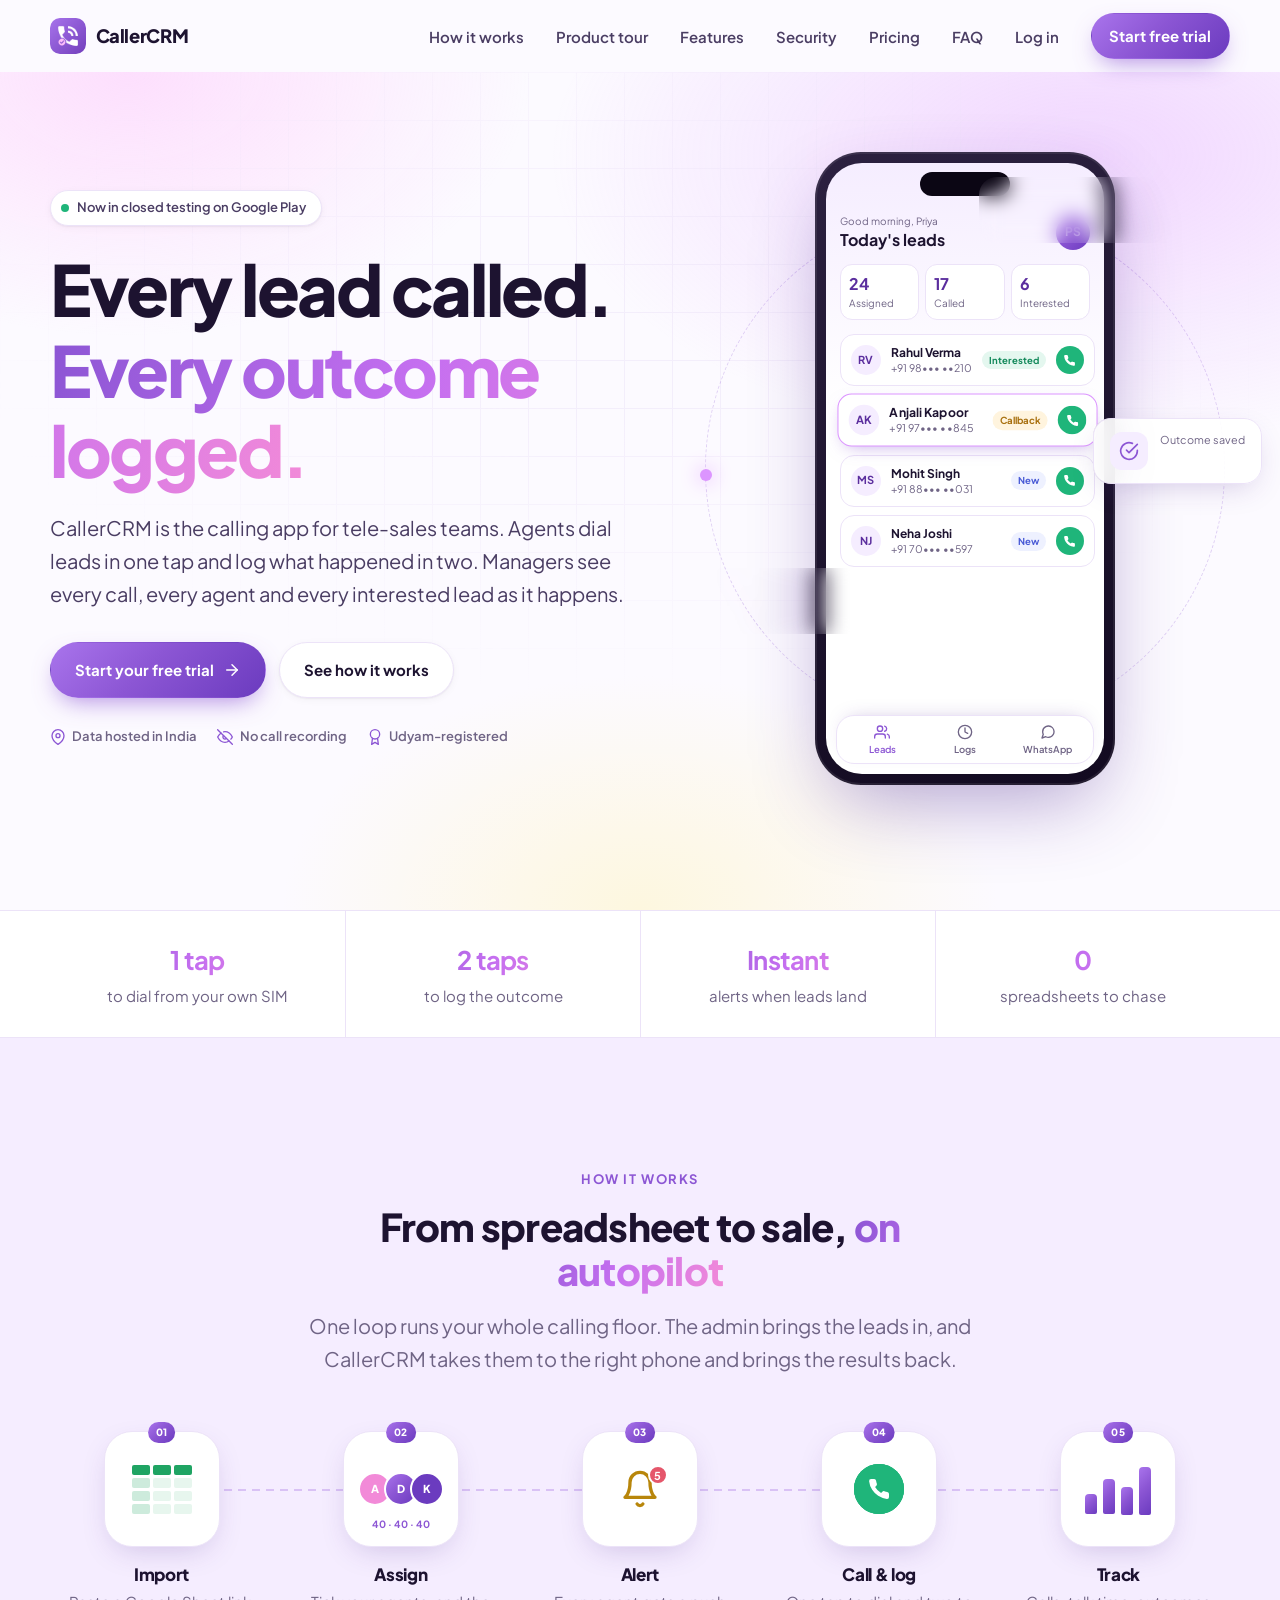
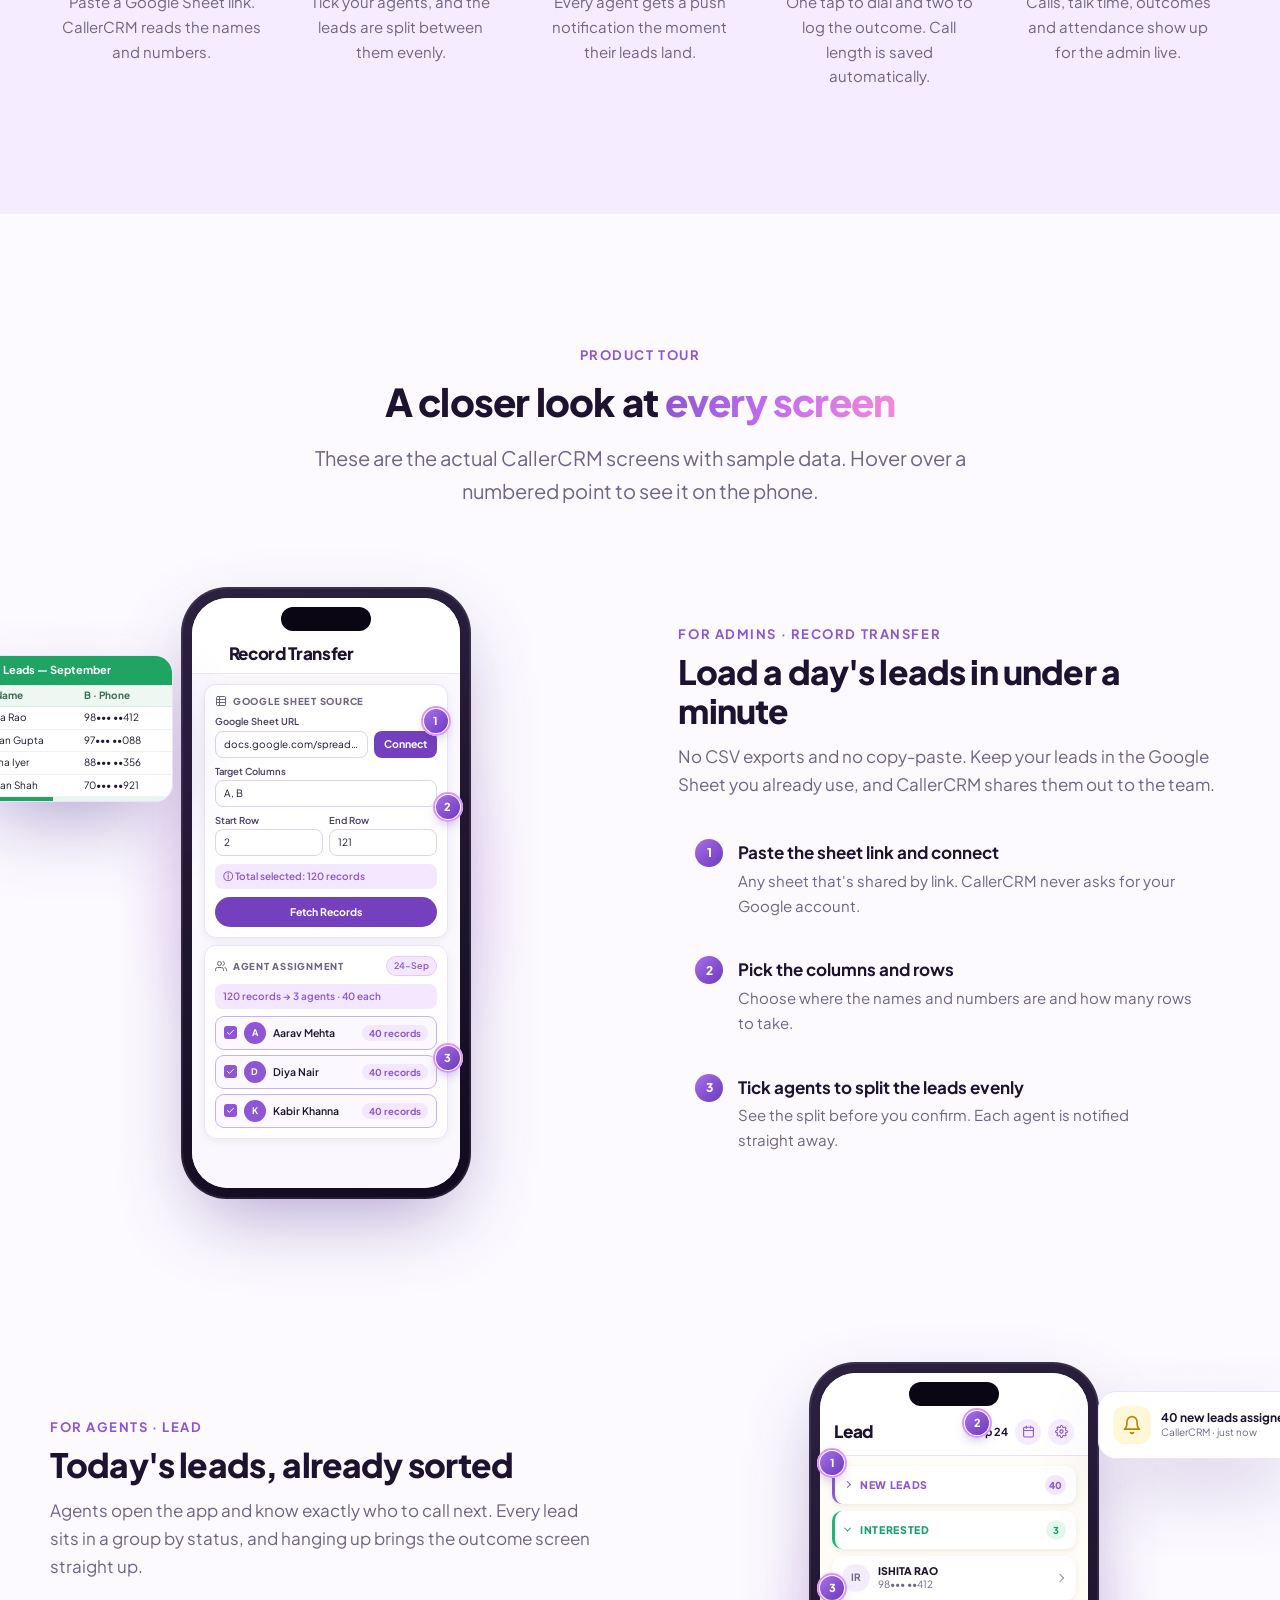
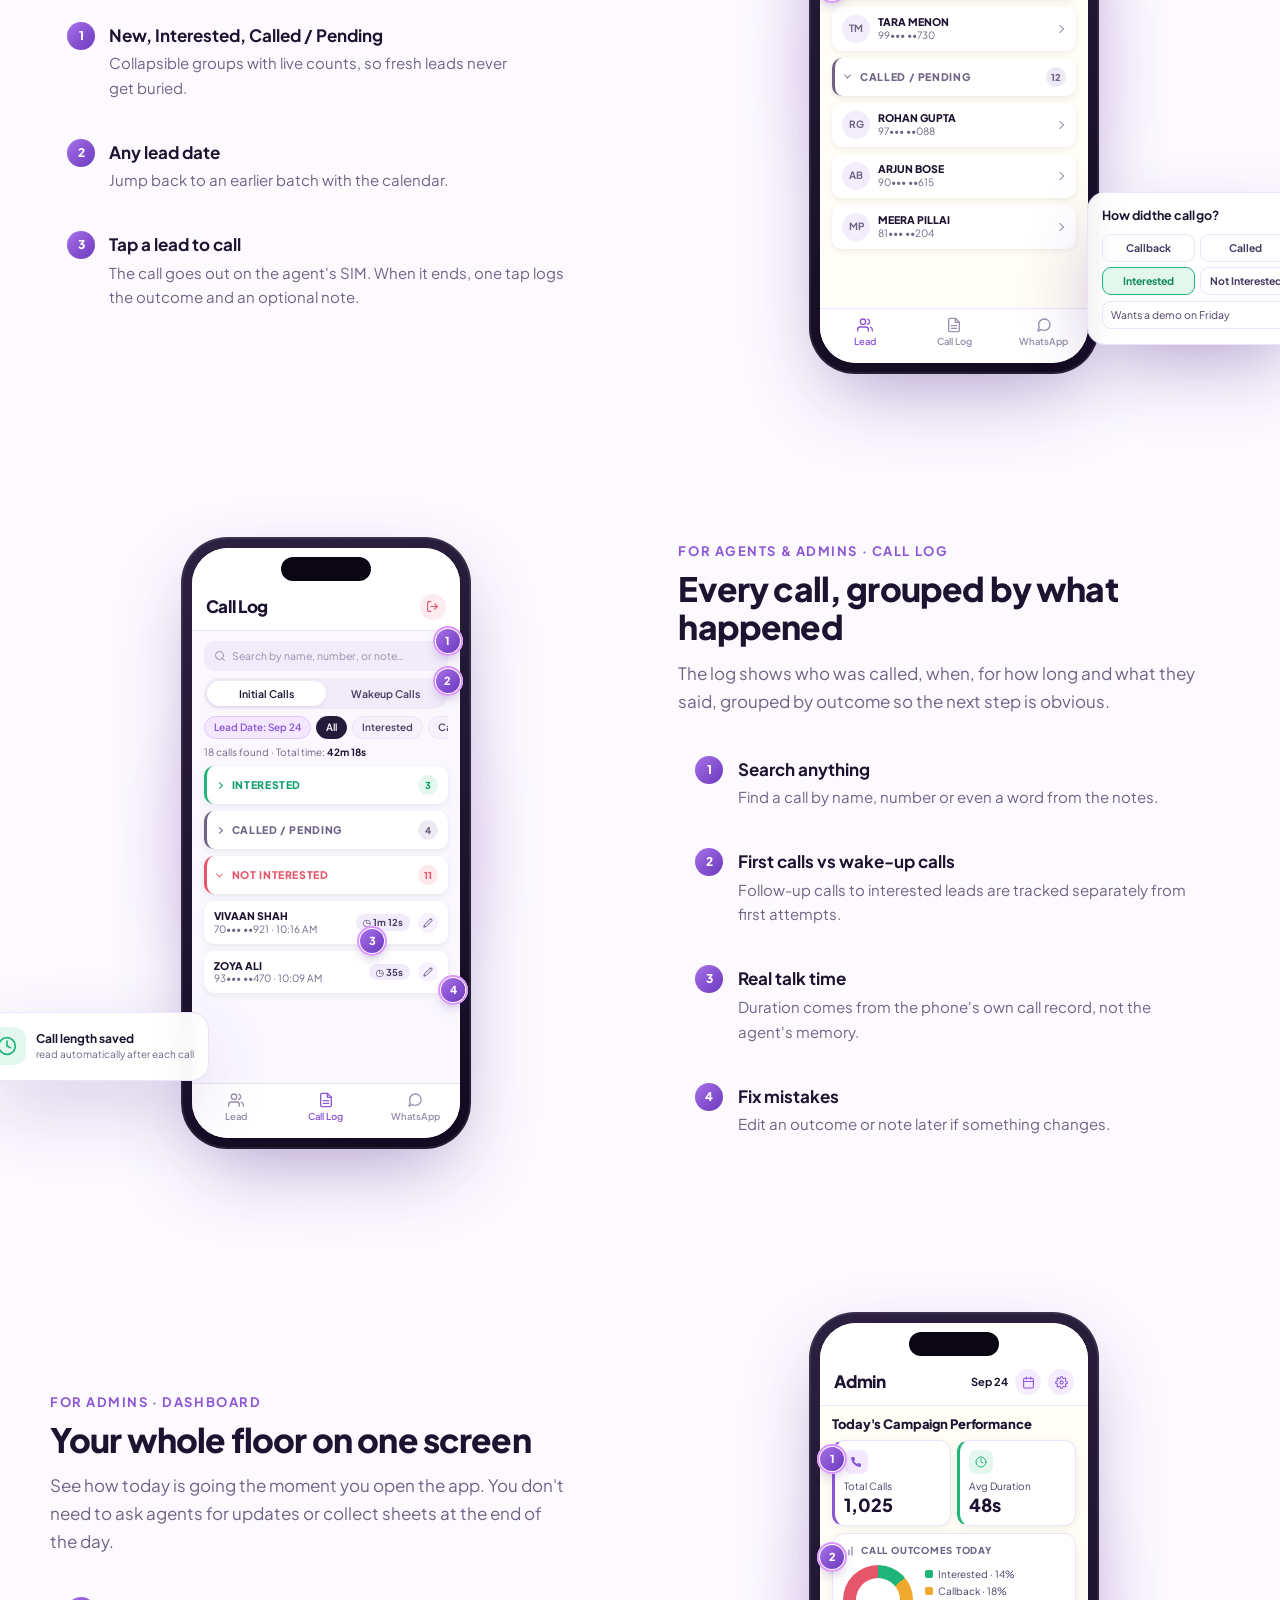
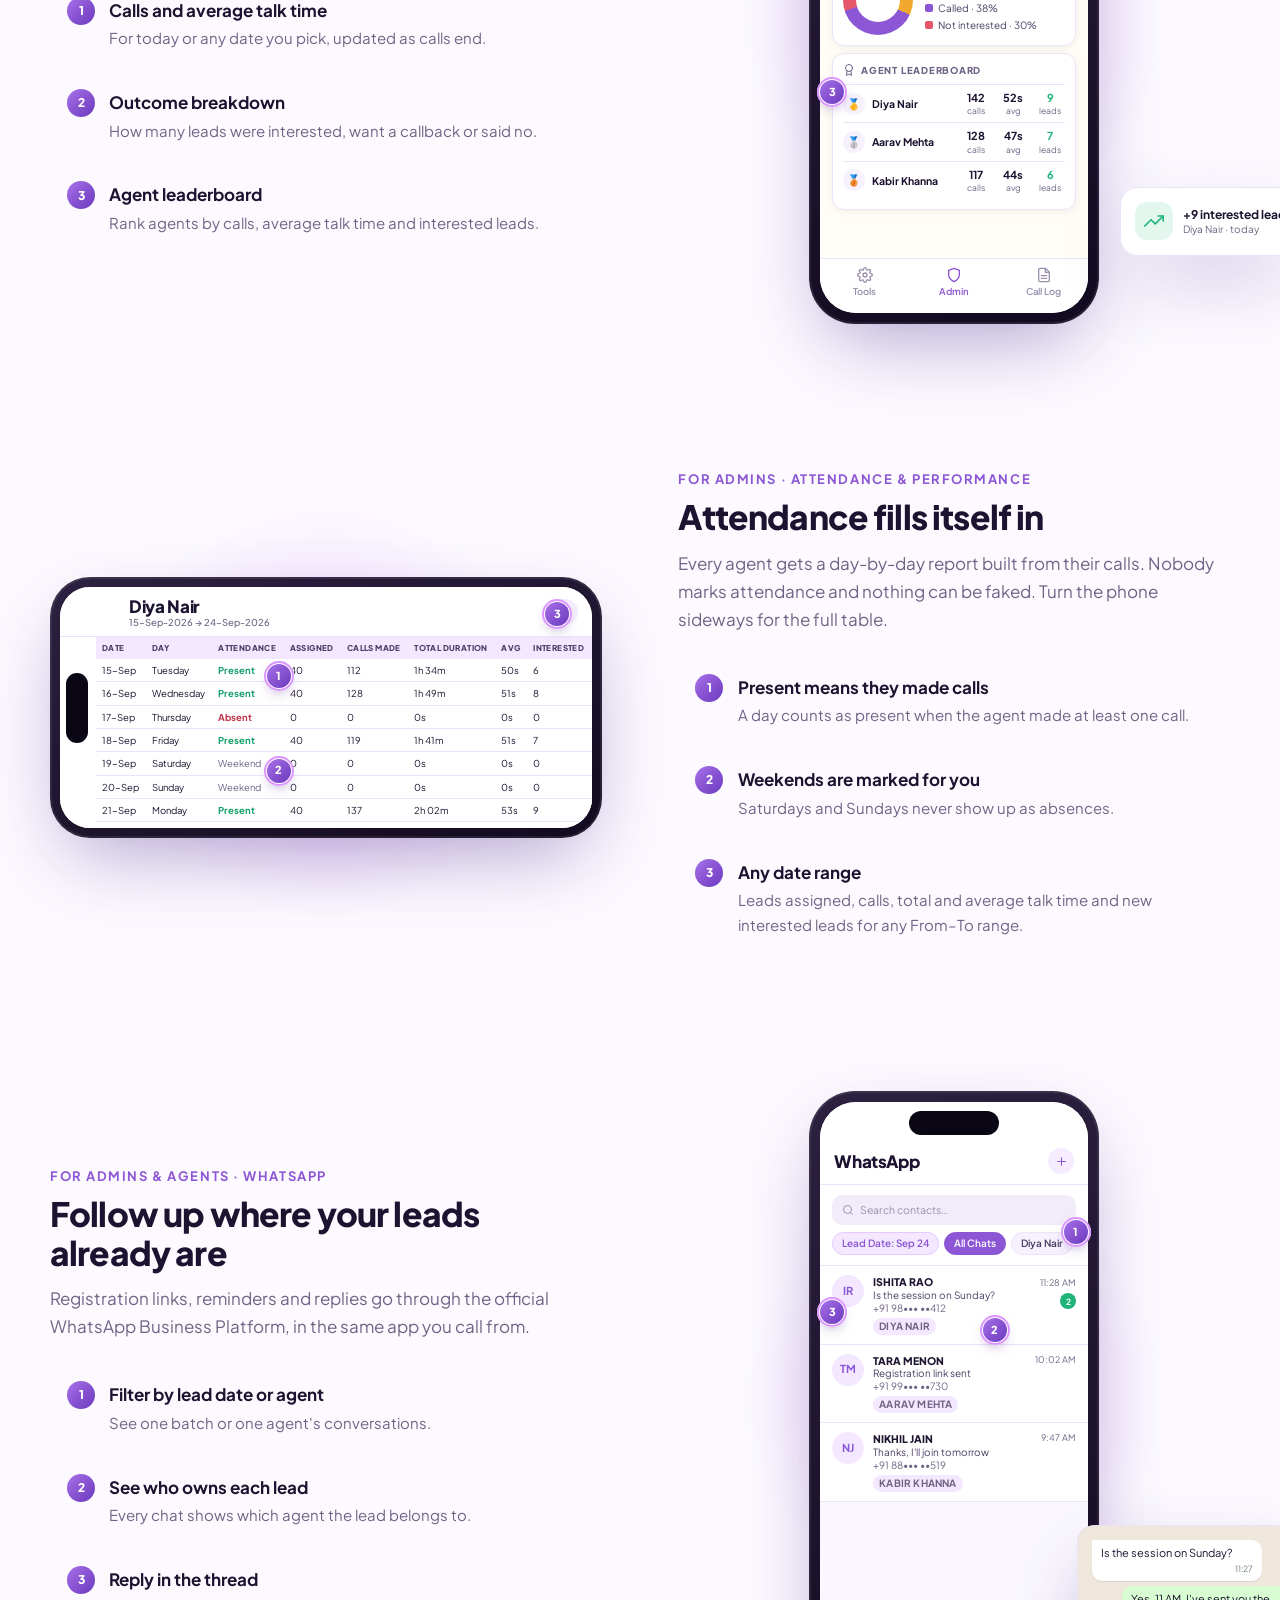
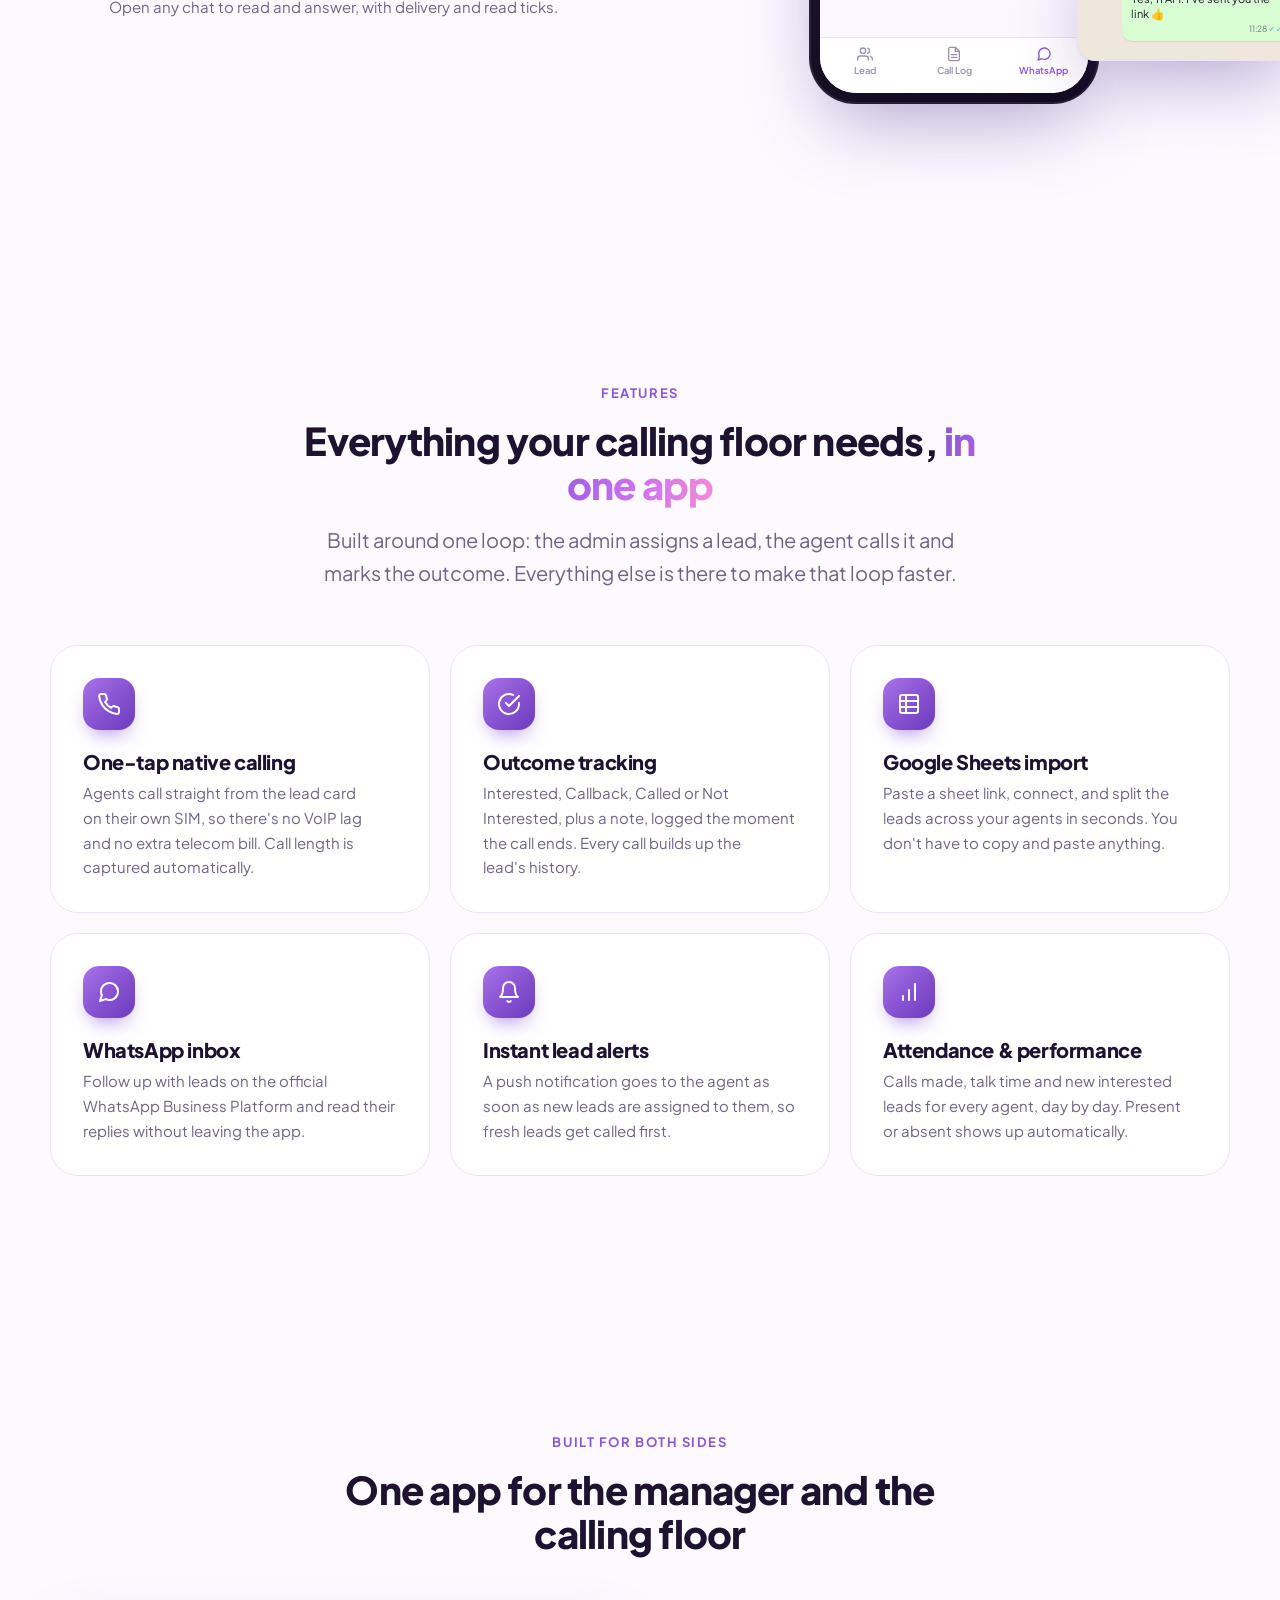
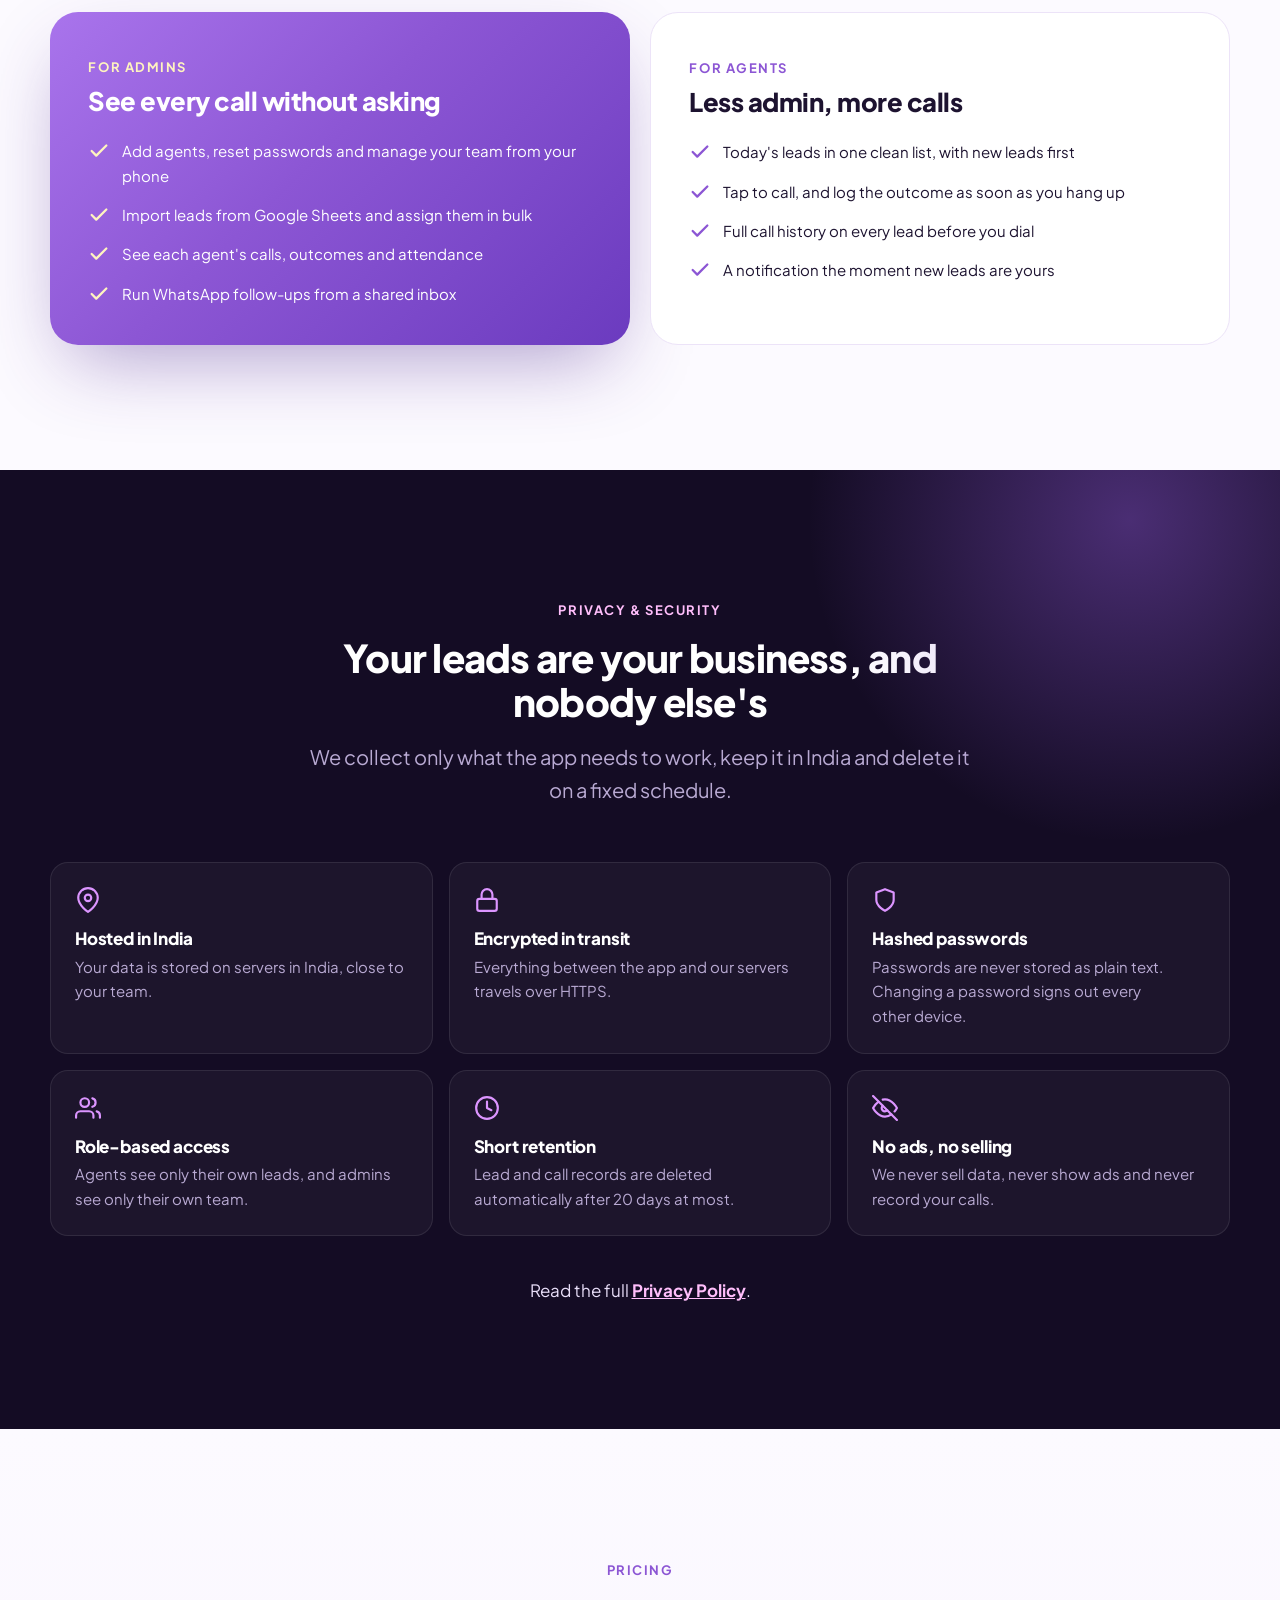
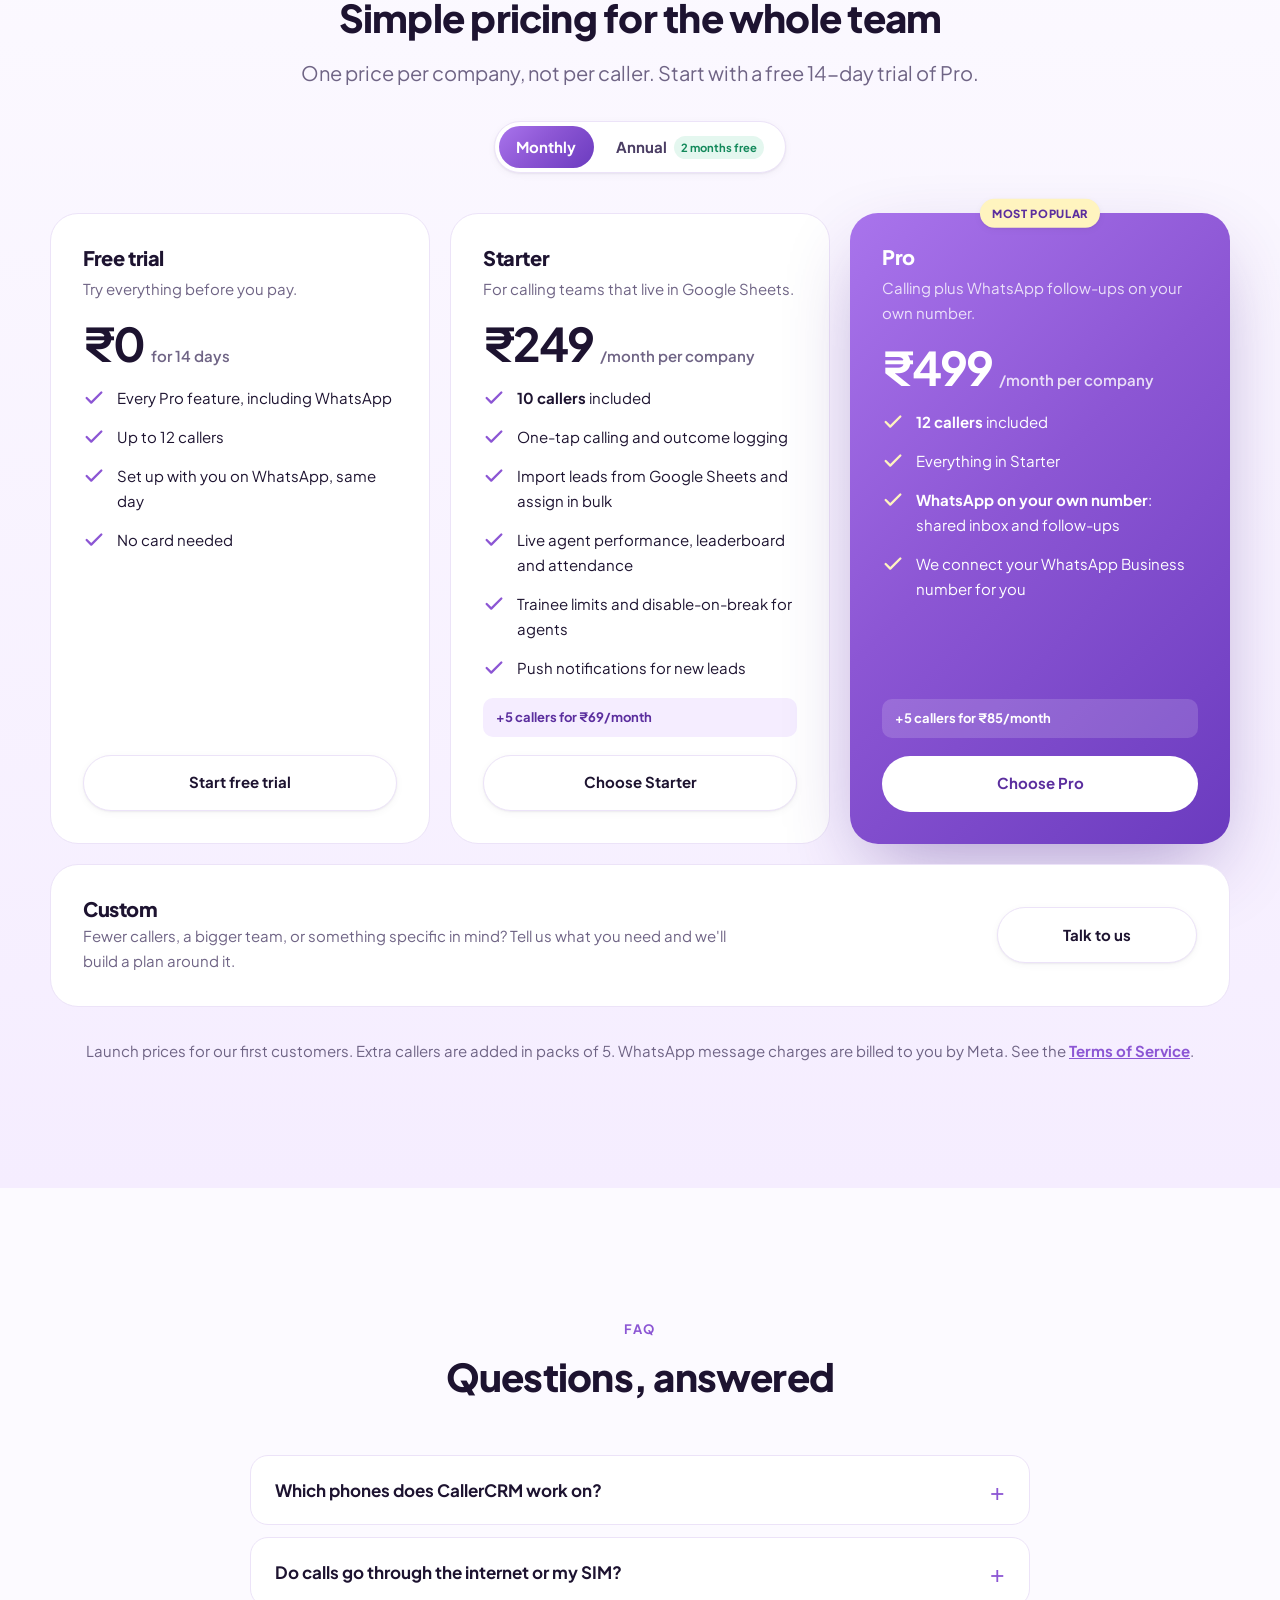
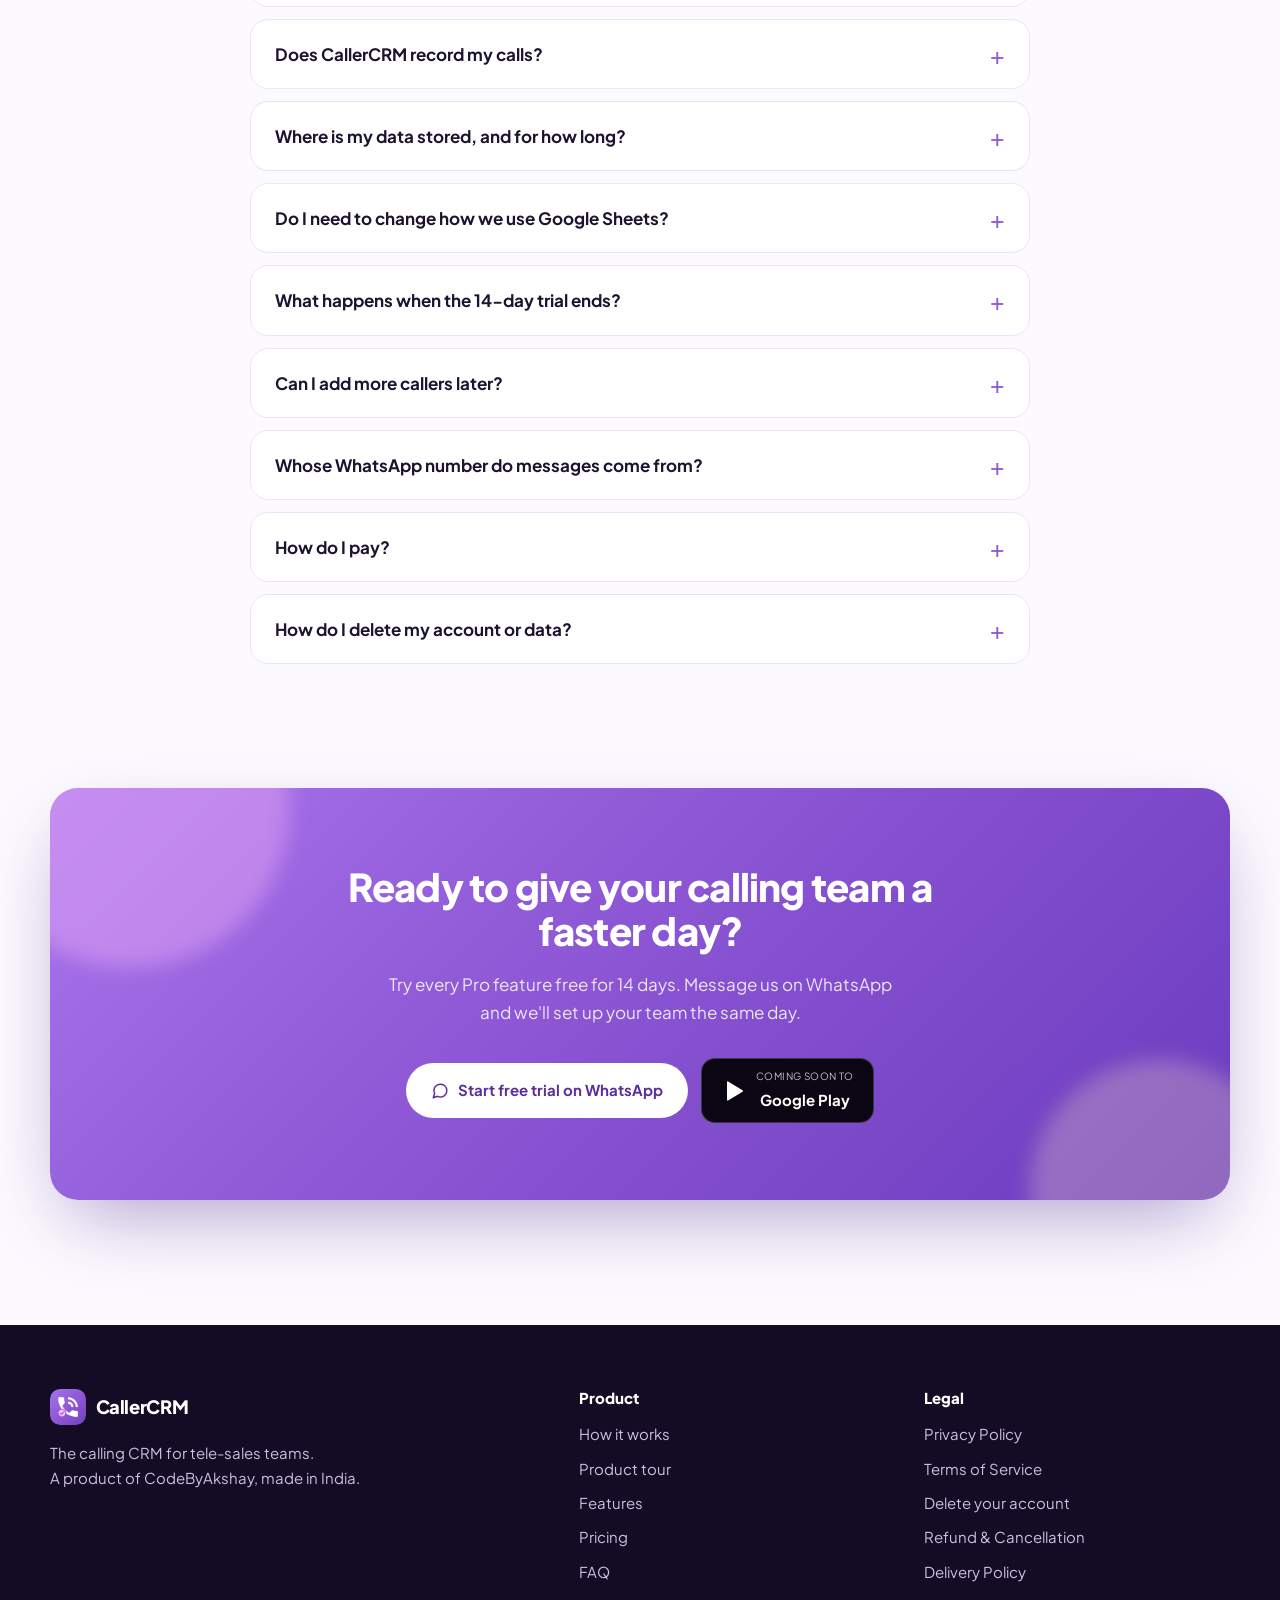
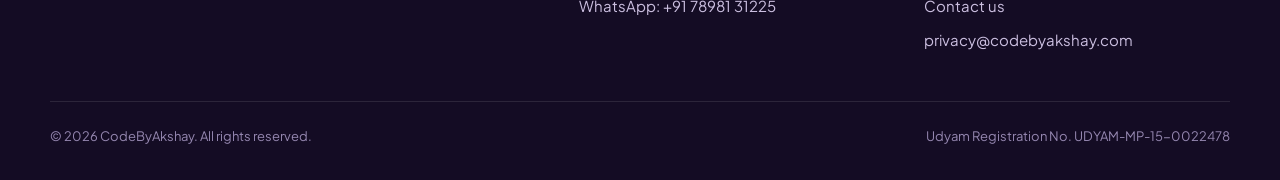
==== index.html @ bb9b9cf1 "One /account page: log in, sign up, reset and company dashboard; plans start now, trial separate - S" ====
<!doctype html>
<html lang="en">
<head>
  <meta charset="utf-8">
  <meta name="viewport" content="width=device-width, initial-scale=1">
  <title>CallerCRM — The calling CRM for tele-sales teams</title>
  <meta name="description" content="CallerCRM helps tele-sales teams dial leads in one tap, log every outcome, follow up on WhatsApp and track agent performance in real time. Made in India by CodeByAkshay.">
  <link rel="canonical" href="https://callercrm.codebyakshay.com/">
  <meta name="theme-color" content="#8c56d4">

  <meta property="og:type" content="website">
  <meta property="og:site_name" content="CallerCRM">
  <meta property="og:title" content="CallerCRM — The calling CRM for tele-sales teams">
  <meta property="og:description" content="Dial leads in one tap, log every outcome, follow up on WhatsApp and see your whole team's performance live.">
  <meta property="og:url" content="https://callercrm.codebyakshay.com/">
  <meta property="og:image" content="https://callercrm.codebyakshay.com/assets/img/logo-512.png">
  <meta name="twitter:card" content="summary">

  <link rel="icon" type="image/png" sizes="32x32" href="/assets/img/favicon-32.png">
  <link rel="apple-touch-icon" href="/assets/img/apple-touch-icon.png">

  <link rel="preconnect" href="https://fonts.googleapis.com">
  <link rel="preconnect" href="https://fonts.gstatic.com" crossorigin>
  <link rel="stylesheet" href="https://fonts.googleapis.com/css2?family=Plus+Jakarta+Sans:wght@400;500;600;700;800&display=swap">

  <link rel="stylesheet" href="/assets/css/tokens.css">
  <link rel="stylesheet" href="/assets/css/base.css">
  <link rel="stylesheet" href="/assets/css/components.css">
  <link rel="stylesheet" href="/assets/css/mockups.css">
  <link rel="stylesheet" href="/assets/css/home.css">

  <script>document.documentElement.classList.add("js");</script>
  <script src="/assets/js/main.js" defer></script>

  <script type="application/ld+json">
  {
    "@context": "https://schema.org",
    "@type": "SoftwareApplication",
    "name": "CallerCRM",
    "operatingSystem": "Android",
    "applicationCategory": "BusinessApplication",
    "description": "Calling CRM for tele-sales teams: one-tap dialing, outcome tracking, WhatsApp follow-ups and agent performance reports.",
    "publisher": { "@type": "Organization", "name": "CodeByAkshay", "email": "privacy@codebyakshay.com" }
  }
  </script>
</head>
<body>
  <a class="skip-link" href="#main">Skip to content</a>

  <!-- Header (same markup on every page — see README) -->
  <header class="site-header">
    <nav class="container nav" aria-label="Main">
      <a class="brand" href="/">
        <img src="/assets/img/icon-192.png" alt="" width="36" height="36">
        CallerCRM
      </a>
      <button class="nav-toggle" type="button" aria-expanded="false" aria-controls="nav-menu" aria-label="Open menu"><span></span></button>
      <div class="nav-menu" id="nav-menu">
        <ul class="nav-links">
          <li><a href="/#how">How it works</a></li>
          <li><a href="/#tour">Product tour</a></li>
          <li><a href="/#features">Features</a></li>
          <li><a href="/#security">Security</a></li>
          <li><a href="/#pricing">Pricing</a></li>
          <li><a href="/#faq">FAQ</a></li>
          <li><a href="/account/">Log in</a></li>
        </ul>
        <a class="btn btn-primary btn-sm" href="/account/?mode=signup">Start free trial</a>
      </div>
    </nav>
  </header>

  <main id="main">
    <!-- Hero -->
    <section class="hero">
      <div class="container hero-grid">
        <div>
          <span class="pill" data-rise><span class="dot"></span>Now in closed testing on Google Play</span>
          <h1 data-rise style="--delay:.08s">Every lead called.<br><span class="gradient-text">Every outcome logged.</span></h1>
          <p class="hero-lede" data-rise style="--delay:.16s">CallerCRM is the calling app for tele-sales teams. Agents dial leads in one tap and log what happened in two. Managers see every call, every agent and every interested lead as it happens.</p>
          <div class="hero-actions" data-rise style="--delay:.24s">
            <a class="btn btn-primary" href="/account/?mode=signup">
              Start your free trial
              <svg aria-hidden="true"><use href="/assets/img/icons.svg#arrow-right"/></svg>
            </a>
            <a class="btn btn-ghost" href="#how">See how it works</a>
          </div>
          <ul class="hero-trust" data-rise style="--delay:.32s">
            <li><svg aria-hidden="true"><use href="/assets/img/icons.svg#pin"/></svg>Data hosted in India</li>
            <li><svg aria-hidden="true"><use href="/assets/img/icons.svg#eye-off"/></svg>No call recording</li>
            <li><svg aria-hidden="true"><use href="/assets/img/icons.svg#award"/></svg>Udyam-registered</li>
          </ul>
        </div>

        <!-- Illustrative app mockup (names and numbers are made up) -->
        <div class="hero-visual" aria-hidden="true">
          <div class="orbit"></div>
          <div class="phone">
            <div class="phone-screen">
              <div class="app-bar">
                <div><small>Good morning, Priya</small><strong>Today's leads</strong></div>
                <div class="avatar">PS</div>
              </div>
              <div class="mini-stats">
                <div><b>24</b><span>Assigned</span></div>
                <div><b>17</b><span>Called</span></div>
                <div><b>6</b><span>Interested</span></div>
              </div>
              <ul class="lead-list">
                <li class="lead is-active"><div class="avatar">RV</div><div class="lead-info"><b>Rahul Verma</b><span>+91 98••• ••210</span></div><span class="chip chip-int">Interested</span><span class="call-btn"><svg><use href="/assets/img/icons.svg#phone-fill"/></svg></span></li>
                <li class="lead"><div class="avatar">AK</div><div class="lead-info"><b>Anjali Kapoor</b><span>+91 97••• ••845</span></div><span class="chip chip-cb">Callback</span><span class="call-btn"><svg><use href="/assets/img/icons.svg#phone-fill"/></svg></span></li>
                <li class="lead"><div class="avatar">MS</div><div class="lead-info"><b>Mohit Singh</b><span>+91 88••• ••031</span></div><span class="chip chip-new">New</span><span class="call-btn"><svg><use href="/assets/img/icons.svg#phone-fill"/></svg></span></li>
                <li class="lead"><div class="avatar">NJ</div><div class="lead-info"><b>Neha Joshi</b><span>+91 70••• ••597</span></div><span class="chip chip-new">New</span><span class="call-btn"><svg><use href="/assets/img/icons.svg#phone-fill"/></svg></span></li>
              </ul>
              <div class="tab-bar">
                <span class="on"><svg><use href="/assets/img/icons.svg#users"/></svg>Leads</span>
                <span><svg><use href="/assets/img/icons.svg#clock"/></svg>Logs</span>
                <span><svg><use href="/assets/img/icons.svg#chat"/></svg>WhatsApp</span>
              </div>
            </div>
          </div>

          <div class="float-card card-notif">
            <span class="float-icon"><svg><use href="/assets/img/icons.svg#bell"/></svg></span>
            <div><b>5 new leads assigned</b><small>just now</small></div>
          </div>
          <div class="float-card card-call">
            <span class="float-icon"><svg><use href="/assets/img/icons.svg#phone"/></svg></span>
            <div><small>On call · Rahul Verma</small><b class="timer" data-timer>00:42</b><span class="wave"><i></i><i></i><i></i><i></i></span></div>
          </div>
          <div class="float-card card-outcome">
            <span class="float-icon"><svg><use href="/assets/img/icons.svg#check-circle"/></svg></span>
            <div><small>Outcome saved</small><b class="outcome-text" data-outcome>Interested</b></div>
          </div>
        </div>
      </div>
    </section>

    <!-- Value strip -->
    <section class="strip" aria-label="Highlights">
      <div class="container strip-grid">
        <div class="strip-item" data-reveal><b class="gradient-text">1 tap</b><span>to dial from your own SIM</span></div>
        <div class="strip-item" data-reveal style="--delay:.08s"><b class="gradient-text">2 taps</b><span>to log the outcome</span></div>
        <div class="strip-item" data-reveal style="--delay:.16s"><b class="gradient-text">Instant</b><span>alerts when leads land</span></div>
        <div class="strip-item" data-reveal style="--delay:.24s"><b class="gradient-text">0</b><span>spreadsheets to chase</span></div>
      </div>
    </section>

    <!-- How it works: flow diagram -->
    <section class="section how" id="how">
      <div class="container">
        <div class="section-head" data-reveal>
          <span class="eyebrow">How it works</span>
          <h2>From spreadsheet to sale, <span class="gradient-text">on autopilot</span></h2>
          <p>One loop runs your whole calling floor. The admin brings the leads in, and CallerCRM takes them to the right phone and brings the results back.</p>
        </div>
        <div class="flow" role="list" data-reveal>
          <span class="flow-dot" aria-hidden="true"></span><span class="flow-dot" aria-hidden="true"></span><span class="flow-dot" aria-hidden="true"></span>
          <div class="flow-node" role="listitem">
            <div class="flow-vis" aria-hidden="true"><span class="tag">01</span><div class="fv-sheet"><i></i><i></i><i></i><i></i><i></i><i></i><i></i><i></i><i></i><i></i><i></i><i></i></div></div>
            <div><h3>Import</h3><p>Paste a Google Sheet link. CallerCRM reads the names and numbers.</p></div>
          </div>
          <div class="flow-node" role="listitem">
            <div class="flow-vis" aria-hidden="true"><span class="tag">02</span><div class="fv-avatars"><span>A</span><span>D</span><span>K</span></div><span class="fv-split">40 · 40 · 40</span></div>
            <div><h3>Assign</h3><p>Tick your agents, and the leads are split between them evenly.</p></div>
          </div>
          <div class="flow-node" role="listitem">
            <div class="flow-vis" aria-hidden="true"><span class="tag">03</span><div class="fv-bell"><svg><use href="/assets/img/icons.svg#bell"/></svg><b>5</b></div></div>
            <div><h3>Alert</h3><p>Every agent gets a push notification the moment their leads land.</p></div>
          </div>
          <div class="flow-node" role="listitem">
            <div class="flow-vis" aria-hidden="true"><span class="tag">04</span><div class="fv-call"><svg><use href="/assets/img/icons.svg#phone-fill"/></svg></div></div>
            <div><h3>Call &amp; log</h3><p>One tap to dial and two to log the outcome. Call length is saved automatically.</p></div>
          </div>
          <div class="flow-node" role="listitem">
            <div class="flow-vis" aria-hidden="true"><span class="tag">05</span><div class="fv-bars"><i style="--h:40%"></i><i style="--h:70%"></i><i style="--h:55%"></i><i style="--h:95%"></i></div></div>
            <div><h3>Track</h3><p>Calls, talk time, outcomes and attendance show up for the admin live.</p></div>
          </div>
        </div>
      </div>
    </section>

    <!-- Product tour: annotated mockups of the real screens (made-up data) -->
    <section class="section" id="tour">
      <div class="container">
        <div class="section-head" data-reveal>
          <span class="eyebrow">Product tour</span>
          <h2>A closer look at <span class="gradient-text">every screen</span></h2>
          <p>These are the actual CallerCRM screens with sample data. Hover over a numbered point to see it on the phone.</p>
        </div>

        <div class="tour-list">
          <!-- 1. Import from Google Sheets (Record Transfer) -->
          <article class="spot" data-spot>
            <div class="spot-visual" data-reveal aria-hidden="true">
              <div class="spot-float sheet-card hide-sm">
                <header><svg><use href="/assets/img/icons.svg#sheet"/></svg>Leads — September</header>
                <table>
                  <tr><th>A · Name</th><th>B · Phone</th></tr>
                  <tr><td>Ishita Rao</td><td>98••• ••412</td></tr>
                  <tr><td>Rohan Gupta</td><td>97••• ••088</td></tr>
                  <tr><td>Sneha Iyer</td><td>88••• ••356</td></tr>
                  <tr><td>Vivaan Shah</td><td>70••• ••921</td></tr>
                </table>
                <div class="progress"><i></i></div>
              </div>
              <div class="phone">
                <div class="m">
                  <div class="m-top"><span class="m-back"><svg><use href="/assets/img/icons.svg#arrow-left"/></svg></span><h4>Record Transfer</h4></div>
                  <div class="m-body lilac">
                    <div class="m-card">
                      <div class="m-label"><svg><use href="/assets/img/icons.svg#sheet"/></svg>Google Sheet source</div>
                      <div class="m-flabel" style="margin-top:0">Google Sheet URL</div>
                      <div class="m-inline"><div class="m-field">docs.google.com/spreadsheets/d/1Xa…</div><span class="m-btn">Connect</span></div>
                      <div class="m-flabel">Target Columns</div>
                      <div class="m-field">A, B</div>
                      <div class="m-grid2">
                        <div><div class="m-flabel">Start Row</div><div class="m-field">2</div></div>
                        <div><div class="m-flabel">End Row</div><div class="m-field">121</div></div>
                      </div>
                      <div class="m-info">ⓘ Total selected: 120 records</div>
                      <span class="m-btn wide">Fetch Records</span>
                    </div>
                    <div class="m-card">
                      <div class="m-label"><svg><use href="/assets/img/icons.svg#users"/></svg>Agent assignment<span class="m-chip date">24-Sep</span></div>
                      <div class="m-info" style="margin-top:0">120 records → 3 agents · 40 each</div>
                      <div class="m-agents">
                        <div class="m-agent"><span class="m-check"><svg><use href="/assets/img/icons.svg#check"/></svg></span><span class="m-av">A</span>Aarav Mehta<span class="m-recs">40 records</span></div>
                        <div class="m-agent"><span class="m-check"><svg><use href="/assets/img/icons.svg#check"/></svg></span><span class="m-av">D</span>Diya Nair<span class="m-recs">40 records</span></div>
                        <div class="m-agent"><span class="m-check"><svg><use href="/assets/img/icons.svg#check"/></svg></span><span class="m-av">K</span>Kabir Khanna<span class="m-recs">40 records</span></div>
                      </div>
                    </div>
                  </div>
                </div>
                <span class="pin" data-pin="1" style="--x:88%;--y:22%">1</span>
                <span class="pin" data-pin="2" style="--x:92%;--y:36%">2</span>
                <span class="pin" data-pin="3" style="--x:92%;--y:77%">3</span>
              </div>
            </div>
            <div class="spot-copy" data-reveal>
              <span class="eyebrow">For admins · Record Transfer</span>
              <h3>Load a day's leads in under a minute</h3>
              <p>No CSV exports and no copy-paste. Keep your leads in the Google Sheet you already use, and CallerCRM shares them out to the team.</p>
              <ol class="notes">
                <li data-note="1"><span class="num">1</span><div><b>Paste the sheet link and connect</b><p>Any sheet that's shared by link. CallerCRM never asks for your Google account.</p></div></li>
                <li data-note="2"><span class="num">2</span><div><b>Pick the columns and rows</b><p>Choose where the names and numbers are and how many rows to take.</p></div></li>
                <li data-note="3"><span class="num">3</span><div><b>Tick agents to split the leads evenly</b><p>See the split before you confirm. Each agent is notified straight away.</p></div></li>
              </ol>
            </div>
          </article>

          <!-- 2. Agent lead list + outcome -->
          <article class="spot" data-spot>
            <div class="spot-visual" data-reveal aria-hidden="true">
              <div class="spot-float push-card hide-sm">
                <span class="float-icon"><svg><use href="/assets/img/icons.svg#bell"/></svg></span>
                <div><b>40 new leads assigned</b><small>CallerCRM · just now</small></div>
              </div>
              <div class="phone">
                <div class="m">
                  <div class="m-top"><h4>Lead</h4><span class="date">Sep 24</span><span class="m-ico"><svg><use href="/assets/img/icons.svg#calendar"/></svg></span><span class="m-ico"><svg><use href="/assets/img/icons.svg#settings"/></svg></span></div>
                  <div class="m-body">
                    <div class="m-group g-new">NEW LEADS<span class="n">40</span></div>
                    <div class="m-group g-int open">INTERESTED<span class="n">3</span></div>
                    <div class="m-row"><span class="m-av">IR</span><div class="m-name"><b>Ishita Rao</b><span>98••• ••412</span></div><span class="m-chev"></span></div>
                    <div class="m-row"><span class="m-av">TM</span><div class="m-name"><b>Tara Menon</b><span>99••• ••730</span></div><span class="m-chev"></span></div>
                    <div class="m-group open">CALLED / PENDING<span class="n">12</span></div>
                    <div class="m-row"><span class="m-av">RG</span><div class="m-name"><b>Rohan Gupta</b><span>97••• ••088</span></div><span class="m-chev"></span></div>
                    <div class="m-row"><span class="m-av">AB</span><div class="m-name"><b>Arjun Bose</b><span>90••• ••615</span></div><span class="m-chev"></span></div>
                    <div class="m-row"><span class="m-av">MP</span><div class="m-name"><b>Meera Pillai</b><span>81••• ••204</span></div><span class="m-chev"></span></div>
                  </div>
                  <div class="m-tabbar"><span class="on"><svg><use href="/assets/img/icons.svg#users"/></svg>Lead</span><span><svg><use href="/assets/img/icons.svg#file"/></svg>Call Log</span><span><svg><use href="/assets/img/icons.svg#chat"/></svg>WhatsApp</span></div>
                </div>
                <span class="pin" data-pin="1" style="--x:8%;--y:16.5%">1</span>
                <span class="pin" data-pin="2" style="--x:58%;--y:10%">2</span>
                <span class="pin" data-pin="3" style="--x:8%;--y:37%">3</span>
              </div>
              <div class="spot-float outcome-sheet">
                <h5>How did the call go?</h5>
                <div class="outcome-grid"><span>Callback</span><span>Called</span><span class="sel">Interested</span><span>Not Interested</span></div>
                <div class="outcome-note">Wants a demo on Friday</div>
              </div>
            </div>
            <div class="spot-copy" data-reveal>
              <span class="eyebrow">For agents · Lead</span>
              <h3>Today's leads, already sorted</h3>
              <p>Agents open the app and know exactly who to call next. Every lead sits in a group by status, and hanging up brings the outcome screen straight up.</p>
              <ol class="notes">
                <li data-note="1"><span class="num">1</span><div><b>New, Interested, Called / Pending</b><p>Collapsible groups with live counts, so fresh leads never get buried.</p></div></li>
                <li data-note="2"><span class="num">2</span><div><b>Any lead date</b><p>Jump back to an earlier batch with the calendar.</p></div></li>
                <li data-note="3"><span class="num">3</span><div><b>Tap a lead to call</b><p>The call goes out on the agent's SIM. When it ends, one tap logs the outcome and an optional note.</p></div></li>
              </ol>
            </div>
          </article>

          <!-- 3. Call log -->
          <article class="spot" data-spot>
            <div class="spot-visual" data-reveal aria-hidden="true">
              <div class="phone">
                <div class="m">
                  <div class="m-top"><h4>Call Log</h4><span class="m-ico red"><svg><use href="/assets/img/icons.svg#log-out"/></svg></span></div>
                  <div class="m-body lilac">
                    <div class="m-search"><svg><use href="/assets/img/icons.svg#search"/></svg>Search by name, number, or note…</div>
                    <div class="m-seg"><span class="on">Initial Calls</span><span>Wakeup Calls</span></div>
                    <div class="m-chips"><span class="m-chip date">Lead Date: Sep 24</span><span class="m-chip dark">All</span><span class="m-chip">Interested</span><span class="m-chip">Callback</span></div>
                    <div class="m-meta">18 calls found · Total time: <b>42m 18s</b></div>
                    <div class="m-group g-int">INTERESTED<span class="n">3</span></div>
                    <div class="m-group">CALLED / PENDING<span class="n">4</span></div>
                    <div class="m-group g-not open">NOT INTERESTED<span class="n">11</span></div>
                    <div class="m-row"><div class="m-name"><b>Vivaan Shah</b><span>70••• ••921 · 10:16 AM</span></div><span class="m-dur">◷ 1m 12s</span><span class="m-edit"><svg><use href="/assets/img/icons.svg#pencil"/></svg></span></div>
                    <div class="m-row"><div class="m-name"><b>Zoya Ali</b><span>93••• ••470 · 10:09 AM</span></div><span class="m-dur">◷ 35s</span><span class="m-edit"><svg><use href="/assets/img/icons.svg#pencil"/></svg></span></div>
                  </div>
                  <div class="m-tabbar"><span><svg><use href="/assets/img/icons.svg#users"/></svg>Lead</span><span class="on"><svg><use href="/assets/img/icons.svg#file"/></svg>Call Log</span><span><svg><use href="/assets/img/icons.svg#chat"/></svg>WhatsApp</span></div>
                </div>
                <span class="pin" data-pin="1" style="--x:92%;--y:17%">1</span>
                <span class="pin" data-pin="2" style="--x:92%;--y:23.5%">2</span>
                <span class="pin" data-pin="3" style="--x:66%;--y:66%">3</span>
                <span class="pin" data-pin="4" style="--x:94%;--y:74%">4</span>
              </div>
              <div class="spot-float trend-card hide-sm">
                <span class="float-icon"><svg><use href="/assets/img/icons.svg#clock"/></svg></span>
                <div><b>Call length saved</b><small>read automatically after each call</small></div>
              </div>
            </div>
            <div class="spot-copy" data-reveal>
              <span class="eyebrow">For agents &amp; admins · Call Log</span>
              <h3>Every call, grouped by what happened</h3>
              <p>The log shows who was called, when, for how long and what they said, grouped by outcome so the next step is obvious.</p>
              <ol class="notes">
                <li data-note="1"><span class="num">1</span><div><b>Search anything</b><p>Find a call by name, number or even a word from the notes.</p></div></li>
                <li data-note="2"><span class="num">2</span><div><b>First calls vs wake-up calls</b><p>Follow-up calls to interested leads are tracked separately from first attempts.</p></div></li>
                <li data-note="3"><span class="num">3</span><div><b>Real talk time</b><p>Duration comes from the phone's own call record, not the agent's memory.</p></div></li>
                <li data-note="4"><span class="num">4</span><div><b>Fix mistakes</b><p>Edit an outcome or note later if something changes.</p></div></li>
              </ol>
            </div>
          </article>

          <!-- 4. Admin dashboard -->
          <article class="spot" data-spot>
            <div class="spot-visual" data-reveal aria-hidden="true">
              <div class="phone">
                <div class="m">
                  <div class="m-top"><h4>Admin</h4><span class="date">Sep 24</span><span class="m-ico"><svg><use href="/assets/img/icons.svg#calendar"/></svg></span><span class="m-ico"><svg><use href="/assets/img/icons.svg#settings"/></svg></span></div>
                  <div class="m-body">
                    <div class="m-h">Today's Campaign Performance</div>
                    <div class="m-grid2">
                      <div class="m-stat"><span class="ic"><svg><use href="/assets/img/icons.svg#phone-fill"/></svg></span><small>Total Calls</small><b>1,025</b></div>
                      <div class="m-stat green"><span class="ic"><svg><use href="/assets/img/icons.svg#clock"/></svg></span><small>Avg Duration</small><b>48s</b></div>
                    </div>
                    <div class="m-card">
                      <div class="m-label"><svg><use href="/assets/img/icons.svg#chart"/></svg>Call outcomes today</div>
                      <div class="m-donut-wrap">
                        <div class="m-donut"></div>
                        <div class="m-legend">
                          <span><i style="background:var(--green)"></i>Interested · 14%</span>
                          <span><i style="background:var(--amber)"></i>Callback · 18%</span>
                          <span><i style="background:var(--purple)"></i>Called · 38%</span>
                          <span><i style="background:var(--red)"></i>Not interested · 30%</span>
                        </div>
                      </div>
                    </div>
                    <div class="m-card">
                      <div class="m-label"><svg><use href="/assets/img/icons.svg#award"/></svg>Agent leaderboard</div>
                      <div class="m-lb"><span class="medal">🥇</span><span class="nm">Diya Nair</span><span class="k"><b>142</b>calls</span><span class="k"><b>52s</b>avg</span><span class="k g"><b>9</b>leads</span></div>
                      <div class="m-lb"><span class="medal">🥈</span><span class="nm">Aarav Mehta</span><span class="k"><b>128</b>calls</span><span class="k"><b>47s</b>avg</span><span class="k g"><b>7</b>leads</span></div>
                      <div class="m-lb"><span class="medal">🥉</span><span class="nm">Kabir Khanna</span><span class="k"><b>117</b>calls</span><span class="k"><b>44s</b>avg</span><span class="k g"><b>6</b>leads</span></div>
                    </div>
                  </div>
                  <div class="m-tabbar"><span><svg><use href="/assets/img/icons.svg#settings"/></svg>Tools</span><span class="on"><svg><use href="/assets/img/icons.svg#shield"/></svg>Admin</span><span><svg><use href="/assets/img/icons.svg#file"/></svg>Call Log</span></div>
                </div>
                <span class="pin" data-pin="1" style="--x:8%;--y:24%">1</span>
                <span class="pin" data-pin="2" style="--x:8%;--y:40%">2</span>
                <span class="pin" data-pin="3" style="--x:8%;--y:62%">3</span>
              </div>
              <div class="spot-float push-card hide-sm" style="top:auto;bottom:14%">
                <span class="float-icon" style="background:#e4f7ef;color:var(--green)"><svg><use href="/assets/img/icons.svg#trending"/></svg></span>
                <div><b>+9 interested leads</b><small>Diya Nair · today</small></div>
              </div>
            </div>
            <div class="spot-copy" data-reveal>
              <span class="eyebrow">For admins · Dashboard</span>
              <h3>Your whole floor on one screen</h3>
              <p>See how today is going the moment you open the app. You don't need to ask agents for updates or collect sheets at the end of the day.</p>
              <ol class="notes">
                <li data-note="1"><span class="num">1</span><div><b>Calls and average talk time</b><p>For today or any date you pick, updated as calls end.</p></div></li>
                <li data-note="2"><span class="num">2</span><div><b>Outcome breakdown</b><p>How many leads were interested, want a callback or said no.</p></div></li>
                <li data-note="3"><span class="num">3</span><div><b>Agent leaderboard</b><p>Rank agents by calls, average talk time and interested leads.</p></div></li>
              </ol>
            </div>
          </article>

          <!-- 5. Attendance (landscape table) -->
          <article class="spot" data-spot>
            <div class="spot-visual wide" data-reveal aria-hidden="true">
              <div class="phone landscape">
                <div class="m">
                  <div class="m-top"><span class="m-back"><svg><use href="/assets/img/icons.svg#arrow-left"/></svg></span><h4>Diya Nair<small>15-Sep-2026 → 24-Sep-2026</small></h4><span class="m-ico"><svg><use href="/assets/img/icons.svg#calendar"/></svg></span></div>
                  <div class="m-body">
                    <table class="m-table">
                      <tr><th>Date</th><th>Day</th><th>Attendance</th><th>Assigned</th><th>Calls made</th><th>Total duration</th><th>Avg</th><th>Interested</th></tr>
                      <tr><td>15-Sep</td><td>Tuesday</td><td class="pr">Present</td><td>40</td><td>112</td><td>1h 34m</td><td>50s</td><td>6</td></tr>
                      <tr><td>16-Sep</td><td>Wednesday</td><td class="pr">Present</td><td>40</td><td>128</td><td>1h 49m</td><td>51s</td><td>8</td></tr>
                      <tr><td>17-Sep</td><td>Thursday</td><td class="ab">Absent</td><td>0</td><td>0</td><td>0s</td><td>0s</td><td>0</td></tr>
                      <tr><td>18-Sep</td><td>Friday</td><td class="pr">Present</td><td>40</td><td>119</td><td>1h 41m</td><td>51s</td><td>7</td></tr>
                      <tr><td>19-Sep</td><td>Saturday</td><td class="wk">Weekend</td><td>0</td><td>0</td><td>0s</td><td>0s</td><td>0</td></tr>
                      <tr><td>20-Sep</td><td>Sunday</td><td class="wk">Weekend</td><td>0</td><td>0</td><td>0s</td><td>0s</td><td>0</td></tr>
                      <tr><td>21-Sep</td><td>Monday</td><td class="pr">Present</td><td>40</td><td>137</td><td>2h 02m</td><td>53s</td><td>9</td></tr>
                    </table>
                  </div>
                </div>
                <span class="pin" data-pin="1" style="--x:41.5%;--y:38%">1</span>
                <span class="pin" data-pin="2" style="--x:41.5%;--y:74%">2</span>
                <span class="pin" data-pin="3" style="--x:92%;--y:14%">3</span>
              </div>
            </div>
            <div class="spot-copy" data-reveal>
              <span class="eyebrow">For admins · Attendance &amp; Performance</span>
              <h3>Attendance fills itself in</h3>
              <p>Every agent gets a day-by-day report built from their calls. Nobody marks attendance and nothing can be faked. Turn the phone sideways for the full table.</p>
              <ol class="notes">
                <li data-note="1"><span class="num">1</span><div><b>Present means they made calls</b><p>A day counts as present when the agent made at least one call.</p></div></li>
                <li data-note="2"><span class="num">2</span><div><b>Weekends are marked for you</b><p>Saturdays and Sundays never show up as absences.</p></div></li>
                <li data-note="3"><span class="num">3</span><div><b>Any date range</b><p>Leads assigned, calls, total and average talk time and new interested leads for any From–To range.</p></div></li>
              </ol>
            </div>
          </article>

          <!-- 6. WhatsApp inbox -->
          <article class="spot" data-spot>
            <div class="spot-visual" data-reveal aria-hidden="true">
              <div class="phone">
                <div class="m">
                  <div class="m-top"><h4>WhatsApp</h4><span class="m-ico"><svg><use href="/assets/img/icons.svg#plus"/></svg></span></div>
                  <div class="m-body flush">
                    <div style="padding:10px 12px;display:grid;gap:7px;background:#fff;border-bottom:1px solid var(--line)">
                      <div class="m-search"><svg><use href="/assets/img/icons.svg#search"/></svg>Search contacts…</div>
                      <div class="m-chips"><span class="m-chip date">Lead Date: Sep 24</span><span class="m-chip on">All Chats</span><span class="m-chip">Diya Nair</span><span class="m-chip">Aarav</span></div>
                    </div>
                    <div class="m-chat"><span class="m-av p lg">IR</span><div class="m-name"><b>Ishita Rao</b><div class="msg">Is the session on Sunday?</div><span>+91 98••• ••412</span><span class="m-tag">Diya Nair</span></div><div><time>11:28 AM</time><span class="m-unread">2</span></div></div>
                    <div class="m-chat"><span class="m-av p lg">TM</span><div class="m-name"><b>Tara Menon</b><div class="msg">Registration link sent</div><span>+91 99••• ••730</span><span class="m-tag">Aarav Mehta</span></div><time>10:02 AM</time></div>
                    <div class="m-chat"><span class="m-av p lg">NJ</span><div class="m-name"><b>Nikhil Jain</b><div class="msg">Thanks, I'll join tomorrow</div><span>+91 88••• ••519</span><span class="m-tag">Kabir Khanna</span></div><time>9:47 AM</time></div>
                  </div>
                  <div class="m-tabbar"><span><svg><use href="/assets/img/icons.svg#users"/></svg>Lead</span><span><svg><use href="/assets/img/icons.svg#file"/></svg>Call Log</span><span class="on"><svg><use href="/assets/img/icons.svg#chat"/></svg>WhatsApp</span></div>
                </div>
                <span class="pin" data-pin="1" style="--x:92%;--y:23%">1</span>
                <span class="pin" data-pin="2" style="--x:64%;--y:39%">2</span>
                <span class="pin" data-pin="3" style="--x:8%;--y:36%">3</span>
              </div>
              <div class="spot-float chat-card">
                <div class="bubble in">Is the session on Sunday?<time>11:27</time></div>
                <div class="bubble out">Yes, 11 AM. I've sent you the link 👍<time>11:28 <b>✓✓</b></time></div>
              </div>
            </div>
            <div class="spot-copy" data-reveal>
              <span class="eyebrow">For admins &amp; agents · WhatsApp</span>
              <h3>Follow up where your leads already are</h3>
              <p>Registration links, reminders and replies go through the official WhatsApp Business Platform, in the same app you call from.</p>
              <ol class="notes">
                <li data-note="1"><span class="num">1</span><div><b>Filter by lead date or agent</b><p>See one batch or one agent's conversations.</p></div></li>
                <li data-note="2"><span class="num">2</span><div><b>See who owns each lead</b><p>Every chat shows which agent the lead belongs to.</p></div></li>
                <li data-note="3"><span class="num">3</span><div><b>Reply in the thread</b><p>Open any chat to read and answer, with delivery and read ticks.</p></div></li>
              </ol>
            </div>
          </article>
        </div>
      </div>
    </section>

    <!-- Features -->
    <section class="section" id="features">
      <div class="container">
        <div class="section-head" data-reveal>
          <span class="eyebrow">Features</span>
          <h2>Everything your calling floor needs, <span class="gradient-text">in one app</span></h2>
          <p>Built around one loop: the admin assigns a lead, the agent calls it and marks the outcome. Everything else is there to make that loop faster.</p>
        </div>
        <div class="feature-grid">
          <article class="feature" data-reveal>
            <div class="feature-icon"><svg aria-hidden="true"><use href="/assets/img/icons.svg#phone"/></svg></div>
            <h3>One-tap native calling</h3>
            <p>Agents call straight from the lead card on their own SIM, so there's no VoIP lag and no extra telecom bill. Call length is captured automatically.</p>
          </article>
          <article class="feature" data-reveal style="--delay:.08s">
            <div class="feature-icon"><svg aria-hidden="true"><use href="/assets/img/icons.svg#check-circle"/></svg></div>
            <h3>Outcome tracking</h3>
            <p>Interested, Callback, Called or Not Interested, plus a note, logged the moment the call ends. Every call builds up the lead's history.</p>
          </article>
          <article class="feature" data-reveal style="--delay:.16s">
            <div class="feature-icon"><svg aria-hidden="true"><use href="/assets/img/icons.svg#sheet"/></svg></div>
            <h3>Google Sheets import</h3>
            <p>Paste a sheet link, connect, and split the leads across your agents in seconds. You don't have to copy and paste anything.</p>
          </article>
          <article class="feature" data-reveal>
            <div class="feature-icon"><svg aria-hidden="true"><use href="/assets/img/icons.svg#chat"/></svg></div>
            <h3>WhatsApp inbox</h3>
            <p>Follow up with leads on the official WhatsApp Business Platform and read their replies without leaving the app.</p>
          </article>
          <article class="feature" data-reveal style="--delay:.08s">
            <div class="feature-icon"><svg aria-hidden="true"><use href="/assets/img/icons.svg#bell"/></svg></div>
            <h3>Instant lead alerts</h3>
            <p>A push notification goes to the agent as soon as new leads are assigned to them, so fresh leads get called first.</p>
          </article>
          <article class="feature" data-reveal style="--delay:.16s">
            <div class="feature-icon"><svg aria-hidden="true"><use href="/assets/img/icons.svg#chart"/></svg></div>
            <h3>Attendance &amp; performance</h3>
            <p>Calls made, talk time and new interested leads for every agent, day by day. Present or absent shows up automatically.</p>
          </article>
        </div>
      </div>
    </section>

    <!-- Roles -->
    <section class="section">
      <div class="container">
        <div class="section-head" data-reveal>
          <span class="eyebrow">Built for both sides</span>
          <h2>One app for the manager and the calling floor</h2>
        </div>
        <div class="roles">
          <div class="role role-dark" data-reveal>
            <span class="eyebrow">For admins</span>
            <h3>See every call without asking</h3>
            <ul class="checklist">
              <li><svg aria-hidden="true"><use href="/assets/img/icons.svg#check"/></svg>Add agents, reset passwords and manage your team from your phone</li>
              <li><svg aria-hidden="true"><use href="/assets/img/icons.svg#check"/></svg>Import leads from Google Sheets and assign them in bulk</li>
              <li><svg aria-hidden="true"><use href="/assets/img/icons.svg#check"/></svg>See each agent's calls, outcomes and attendance</li>
              <li><svg aria-hidden="true"><use href="/assets/img/icons.svg#check"/></svg>Run WhatsApp follow-ups from a shared inbox</li>
            </ul>
          </div>
          <div class="role" data-reveal style="--delay:.1s">
            <span class="eyebrow">For agents</span>
            <h3>Less admin, more calls</h3>
            <ul class="checklist">
              <li><svg aria-hidden="true"><use href="/assets/img/icons.svg#check"/></svg>Today's leads in one clean list, with new leads first</li>
              <li><svg aria-hidden="true"><use href="/assets/img/icons.svg#check"/></svg>Tap to call, and log the outcome as soon as you hang up</li>
              <li><svg aria-hidden="true"><use href="/assets/img/icons.svg#check"/></svg>Full call history on every lead before you dial</li>
              <li><svg aria-hidden="true"><use href="/assets/img/icons.svg#check"/></svg>A notification the moment new leads are yours</li>
            </ul>
          </div>
        </div>
      </div>
    </section>

    <!-- Security -->
    <section class="section security" id="security">
      <div class="container">
        <div class="section-head" data-reveal>
          <span class="eyebrow">Privacy &amp; security</span>
          <h2>Your leads are your business, and nobody else's</h2>
          <p>We collect only what the app needs to work, keep it in India and delete it on a fixed schedule.</p>
        </div>
        <div class="sec-grid">
          <div class="sec-item" data-reveal><svg aria-hidden="true"><use href="/assets/img/icons.svg#pin"/></svg><h3>Hosted in India</h3><p>Your data is stored on servers in India, close to your team.</p></div>
          <div class="sec-item" data-reveal style="--delay:.08s"><svg aria-hidden="true"><use href="/assets/img/icons.svg#lock"/></svg><h3>Encrypted in transit</h3><p>Everything between the app and our servers travels over HTTPS.</p></div>
          <div class="sec-item" data-reveal style="--delay:.16s"><svg aria-hidden="true"><use href="/assets/img/icons.svg#shield"/></svg><h3>Hashed passwords</h3><p>Passwords are never stored as plain text. Changing a password signs out every other device.</p></div>
          <div class="sec-item" data-reveal><svg aria-hidden="true"><use href="/assets/img/icons.svg#users"/></svg><h3>Role-based access</h3><p>Agents see only their own leads, and admins see only their own team.</p></div>
          <div class="sec-item" data-reveal style="--delay:.08s"><svg aria-hidden="true"><use href="/assets/img/icons.svg#clock"/></svg><h3>Short retention</h3><p>Lead and call records are deleted automatically after 20 days at most.</p></div>
          <div class="sec-item" data-reveal style="--delay:.16s"><svg aria-hidden="true"><use href="/assets/img/icons.svg#eye-off"/></svg><h3>No ads, no selling</h3><p>We never sell data, never show ads and never record your calls.</p></div>
        </div>
        <p class="sec-foot" data-reveal>Read the full <a href="/privacy/">Privacy Policy</a>.</p>
      </div>
    </section>

    <!-- Pricing -->
    <section class="section pricing" id="pricing">
      <div class="container">
        <div class="section-head" data-reveal>
          <span class="eyebrow">Pricing</span>
          <h2>Simple pricing for the whole team</h2>
          <p>One price per company, not per caller. Start with a free 14-day trial of Pro.</p>
        </div>

        <div class="billing-toggle" data-reveal role="group" aria-label="Billing period">
          <button type="button" class="is-on" data-billing="monthly" aria-pressed="true">Monthly</button>
          <button type="button" data-billing="annual" aria-pressed="false">Annual <span class="save">2 months free</span></button>
        </div>

        <div class="price-grid">
          <article class="plan" data-reveal>
            <h3>Free trial</h3>
            <p class="plan-desc">Try everything before you pay.</p>
            <p class="price"><b>₹0</b><span>for 14 days</span></p>
            <ul class="checklist">
                <li><svg aria-hidden="true"><use href="/assets/img/icons.svg#check"/></svg><span>Every Pro feature, including WhatsApp</span></li>
                <li><svg aria-hidden="true"><use href="/assets/img/icons.svg#check"/></svg><span>Up to 12 callers</span></li>
                <li><svg aria-hidden="true"><use href="/assets/img/icons.svg#check"/></svg><span>Set up with you on WhatsApp, same day</span></li>
                <li><svg aria-hidden="true"><use href="/assets/img/icons.svg#check"/></svg><span>No card needed</span></li>
            </ul>
            <a class="btn btn-ghost" href="/account/?mode=signup">Start free trial</a>
          </article>

          <article class="plan" data-reveal style="--delay:.08s">
            <h3>Starter</h3>
            <p class="plan-desc">For calling teams that live in Google Sheets.</p>
            <p class="price" data-monthly><b>₹249</b><span>/month per company</span></p>
            <p class="price" data-annual hidden><b>₹2,490</b><span>/year per company</span></p>
            <ul class="checklist">
                <li><svg aria-hidden="true"><use href="/assets/img/icons.svg#check"/></svg><span><strong>10 callers</strong> included</span></li>
                <li><svg aria-hidden="true"><use href="/assets/img/icons.svg#check"/></svg><span>One-tap calling and outcome logging</span></li>
                <li><svg aria-hidden="true"><use href="/assets/img/icons.svg#check"/></svg><span>Import leads from Google Sheets and assign in bulk</span></li>
                <li><svg aria-hidden="true"><use href="/assets/img/icons.svg#check"/></svg><span>Live agent performance, leaderboard and attendance</span></li>
                <li><svg aria-hidden="true"><use href="/assets/img/icons.svg#check"/></svg><span>Trainee limits and disable-on-break for agents</span></li>
                <li><svg aria-hidden="true"><use href="/assets/img/icons.svg#check"/></svg><span>Push notifications for new leads</span></li>
            </ul>
            <p class="addon"><span data-monthly>+5 callers for ₹69/month</span><span data-annual hidden>+5 callers for ₹690/year</span></p>
            <a class="btn btn-ghost" href="/account/?plan=starter">Choose Starter</a>
          </article>

          <article class="plan plan-pro" data-reveal style="--delay:.16s">
            <span class="plan-badge">Most popular</span>
            <h3>Pro</h3>
            <p class="plan-desc">Calling plus WhatsApp follow-ups on your own number.</p>
            <p class="price" data-monthly><b>₹499</b><span>/month per company</span></p>
            <p class="price" data-annual hidden><b>₹4,990</b><span>/year per company</span></p>
            <ul class="checklist">
                <li><svg aria-hidden="true"><use href="/assets/img/icons.svg#check"/></svg><span><strong>12 callers</strong> included</span></li>
                <li><svg aria-hidden="true"><use href="/assets/img/icons.svg#check"/></svg><span>Everything in Starter</span></li>
                <li><svg aria-hidden="true"><use href="/assets/img/icons.svg#check"/></svg><span><strong>WhatsApp on your own number</strong>: shared inbox and follow-ups</span></li>
                <li><svg aria-hidden="true"><use href="/assets/img/icons.svg#check"/></svg><span>We connect your WhatsApp Business number for you</span></li>
            </ul>
            <p class="addon"><span data-monthly>+5 callers for ₹85/month</span><span data-annual hidden>+5 callers for ₹850/year</span></p>
            <a class="btn btn-light" href="/account/?plan=pro">Choose Pro</a>
          </article>
        </div>

        <article class="plan plan-custom" data-reveal>
          <div>
            <h3>Custom</h3>
            <p class="plan-desc">Fewer callers, a bigger team, or something specific in mind? Tell us what you need and we'll build a plan around it.</p>
          </div>
          <a class="btn btn-ghost" href="https://wa.me/917898131225?text=Hi%2C%20I%27d%20like%20a%20custom%20CallerCRM%20plan.%0ACompany%3A%20%0ANumber%20of%20callers%3A%20%0AWhat%20I%20need%3A%20" target="_blank" rel="noopener">Talk to us</a>
        </article>

        <p class="price-foot" data-reveal>Launch prices for our first customers. Extra callers are added in packs of 5. WhatsApp message charges are billed to you by Meta. See the <a href="/terms/">Terms of Service</a>.</p>
      </div>
    </section>

    <!-- FAQ -->
    <section class="section" id="faq">
      <div class="container">
        <div class="section-head" data-reveal>
          <span class="eyebrow">FAQ</span>
          <h2>Questions, answered</h2>
        </div>
        <div class="faq-list" data-reveal>
          <details>
            <summary>Which phones does CallerCRM work on?</summary>
            <p>CallerCRM is available for Android phones and is currently in closed testing on Google Play. Message us on WhatsApp to join.</p>
          </details>
          <details>
            <summary>Do calls go through the internet or my SIM?</summary>
            <p>Your SIM. CallerCRM starts a normal phone call using your phone's dialer, so your usual carrier plan applies and call quality is the same as any other call.</p>
          </details>
          <details>
            <summary>Does CallerCRM record my calls?</summary>
            <p>No. CallerCRM never records audio and doesn't ask for microphone access. After a call to a lead, it reads only that call's length from your phone's call log.</p>
          </details>
          <details>
            <summary>Where is my data stored, and for how long?</summary>
            <p>On secure servers in India. Lead, call and WhatsApp records are deleted automatically after at most 20 days. When an agent leaves, their account is removed within 24–48 hours. See the <a href="/privacy/">Privacy Policy</a> for details.</p>
          </details>
          <details>
            <summary>Do I need to change how we use Google Sheets?</summary>
            <p>No. Keep your leads in the sheet you already use. Share it by link, paste the link into CallerCRM and assign the leads. CallerCRM never asks for access to your Google account.</p>
          </details>
          <details>
            <summary>What happens when the 14-day trial ends?</summary>
            <p>Pick Starter or Pro and keep going. If you haven't picked a plan yet, your account turns read-only: everyone can still log in and see their data, but you can't assign new leads or send WhatsApp messages until you choose a plan. Nothing is deleted early; data follows the normal 20-day retention.</p>
          </details>
          <details>
            <summary>Can I add more callers later?</summary>
            <p>Yes. Add callers in packs of 5 whenever you need them: ₹69 a month per pack on Starter, ₹85 on Pro. Your admin then adds the new callers from the app.</p>
          </details>
          <details>
            <summary>Whose WhatsApp number do messages come from?</summary>
            <p>Yours. On Pro, CallerCRM connects to your company's own WhatsApp Business number, and we set it up for you. Meta bills your company directly for WhatsApp messages, at Meta's own rates.</p>
          </details>
          <details>
            <summary>How do I pay?</summary>
            <p>We send you a payment link on WhatsApp for your monthly or annual plan. Annual plans cost 10 months and cover 12.</p>
          </details>
          <details>
            <summary>How do I delete my account or data?</summary>
            <p>Ask your admin, or follow the steps on our <a href="/delete-account/">account deletion page</a>.</p>
          </details>
        </div>
      </div>
    </section>

    <!-- CTA -->
    <section class="section" style="padding-top:0">
      <div class="container">
        <div class="cta-box" data-reveal>
          <h2>Ready to give your calling team a faster day?</h2>
          <p>Try every Pro feature free for 14 days. Message us on WhatsApp and we'll set up your team the same day.</p>
          <div class="cta-actions">
            <a class="btn btn-light" href="/account/?mode=signup">
              <svg aria-hidden="true"><use href="/assets/img/icons.svg#chat"/></svg>
              Start free trial on WhatsApp
            </a>
            <span class="play-badge" aria-label="Coming soon to Google Play">
              <svg aria-hidden="true"><use href="/assets/img/icons.svg#play"/></svg>
              <span><small>Coming soon to</small><b>Google Play</b></span>
            </span>
          </div>
        </div>
      </div>
    </section>
  </main>

  <!-- Footer (same markup on every page — see README) -->
  <footer class="site-footer">
    <div class="container">
      <div class="footer-grid">
        <div>
          <a class="brand" href="/"><img src="/assets/img/icon-192.png" alt="" width="36" height="36">CallerCRM</a>
          <p>The calling CRM for tele-sales teams.<br>A product of CodeByAkshay, made in India.</p>
        </div>
        <div>
          <h4>Product</h4>
          <ul>
            <li><a href="/#how">How it works</a></li>
            <li><a href="/#tour">Product tour</a></li>
            <li><a href="/#features">Features</a></li>
            <li><a href="/#pricing">Pricing</a></li>
            <li><a href="/#faq">FAQ</a></li>
            <li><a href="https://wa.me/917898131225?text=Hi%2C%20I%27d%20like%20to%20start%20a%20CallerCRM%20free%20trial.%0ACompany%3A%20%0ANumber%20of%20callers%3A%20" target="_blank" rel="noopener">WhatsApp: +91 78981 31225</a></li>
          </ul>
        </div>
        <div>
          <h4>Legal</h4>
          <ul>
            <li><a href="/privacy/">Privacy Policy</a></li>
            <li><a href="/terms/">Terms of Service</a></li>
            <li><a href="/delete-account/">Delete your account</a></li>
            <li><a href="/refunds/">Refund &amp; Cancellation</a></li>
            <li><a href="/delivery/">Delivery Policy</a></li>
            <li><a href="/contact/">Contact us</a></li>
            <li><a href="mailto:privacy@codebyakshay.com">privacy@codebyakshay.com</a></li>
          </ul>
        </div>
      </div>
      <div class="footer-bottom">
        <span>© <span data-year>2026</span> CodeByAkshay. All rights reserved.</span>
        <span>Udyam Registration No. UDYAM-MP-15-0022478</span>
      </div>
    </div>
  </footer>
</body>
</html>
---- assets/css/tokens.css ----
/* Design tokens — the only place colours, spacing and type sizes are defined.
   Brand colours match the app (src/styles/tokens.ts → brandPalette). */
:root {
  /* Brand */
  --purple: #8c56d4;
  --purple-dark: #7440bd;
  --purple-deep: #5b2e9e;
  --lavender: #dc95ff;
  --pink: #ffbefb;
  --cream: #fff4bf;

  /* Surfaces & text */
  --bg: #fcfaff;
  --bg-soft: #f5edff;
  --surface: #ffffff;
  --ink: #1d1330;
  --ink-soft: #4a3d63;
  --muted: #6f6485;
  --line: #ece3f8;
  --night: #140c24;
  --night-2: #1f1436;

  /* Status (used in the app mockup) */
  --green: #1fb57a;
  --amber: #f0a92e;
  --red: #e5566b;

  --grad-brand: linear-gradient(135deg, #a974ec 0%, #8c56d4 45%, #6b3bbf 100%);
  --grad-text: linear-gradient(100deg, #8c56d4 0%, #c56ff0 50%, #f28ad8 100%);

  /* Type */
  --font: "Plus Jakarta Sans", system-ui, -apple-system, "Segoe UI", Roboto, sans-serif;
  --fs-xs: 0.8125rem;
  --fs-sm: 0.9375rem;
  --fs-md: 1.0625rem;
  --fs-lg: 1.25rem;
  --fs-xl: clamp(1.6rem, 1.2rem + 1.6vw, 2.4rem);
  --fs-hero: clamp(2.4rem, 1.4rem + 4.2vw, 4.4rem);

  /* Spacing, radius, shadow */
  --space-section: clamp(4.5rem, 3rem + 6vw, 8rem);
  --container: 1180px;
  --gutter: clamp(1rem, 0.5rem + 2.5vw, 2rem);
  --radius-sm: 10px;
  --radius: 18px;
  --radius-lg: 28px;
  --shadow-sm: 0 1px 2px rgb(29 19 48 / 0.06), 0 2px 8px rgb(29 19 48 / 0.04);
  --shadow: 0 10px 30px -10px rgb(76 38 140 / 0.25);
  --shadow-lg: 0 30px 80px -20px rgb(76 38 140 / 0.45);

  --ease: cubic-bezier(0.22, 1, 0.36, 1);
}
---- assets/css/base.css ----
/* Reset, typography and layout primitives shared by every page. */
*, *::before, *::after { box-sizing: border-box; }
* { margin: 0; }
html { scroll-behavior: smooth; -webkit-text-size-adjust: 100%; }
body {
  font-family: var(--font);
  font-size: var(--fs-md);
  line-height: 1.65;
  color: var(--ink);
  background: var(--bg);
  -webkit-font-smoothing: antialiased;
  overflow-x: hidden;
}
img, svg { display: block; max-width: 100%; }
a { color: inherit; }
button { font: inherit; cursor: pointer; }
h1, h2, h3, h4 { line-height: 1.15; letter-spacing: -0.02em; font-weight: 800; }
p { text-wrap: pretty; }
:focus-visible { outline: 3px solid var(--lavender); outline-offset: 3px; border-radius: 6px; }
::selection { background: var(--pink); color: var(--ink); }

.container { width: min(100% - 2 * var(--gutter), var(--container)); margin-inline: auto; }
.section { padding-block: var(--space-section); }
.section-head { max-width: 680px; margin: 0 auto 3.5rem; text-align: center; }
.section-head h2 { font-size: var(--fs-xl); margin-bottom: 1rem; }
.section-head p { color: var(--muted); font-size: var(--fs-lg); }

.eyebrow {
  display: inline-block;
  font-size: var(--fs-xs);
  font-weight: 700;
  letter-spacing: 0.12em;
  text-transform: uppercase;
  color: var(--purple);
  margin-bottom: 0.9rem;
}
.gradient-text {
  background: var(--grad-text);
  -webkit-background-clip: text;
  background-clip: text;
  color: transparent;
}
.skip-link {
  position: absolute; left: 1rem; top: -3rem; z-index: 100;
  background: var(--ink); color: #fff; padding: 0.6rem 1rem; border-radius: var(--radius-sm);
}
.skip-link:focus { top: 1rem; }
.visually-hidden {
  position: absolute; width: 1px; height: 1px; overflow: hidden; clip: rect(0 0 0 0); white-space: nowrap;
}

/* Scroll-reveal: main.js adds .is-visible. Without JS everything stays visible. */
.js [data-reveal] {
  opacity: 0;
  transform: translateY(28px);
  transition: opacity 0.8s var(--ease), transform 0.8s var(--ease);
  transition-delay: var(--delay, 0s);
}
.js [data-reveal].is-visible { opacity: 1; transform: none; }

/* Above-the-fold entrance: CSS only, so it runs even before main.js loads. */
[data-rise] { animation: rise 0.9s var(--ease) both; animation-delay: var(--delay, 0s); }
@keyframes rise { from { opacity: 0; transform: translateY(24px); } }

@media (prefers-reduced-motion: reduce) {
  html { scroll-behavior: auto; }
  *, *::before, *::after { animation: none !important; transition: none !important; }
  .js [data-reveal] { opacity: 1; transform: none; }
}
---- assets/css/components.css ----
/* Reusable pieces: buttons, pill, header/nav, footer. */

/* Buttons */
.btn {
  display: inline-flex; align-items: center; justify-content: center; gap: 0.55rem;
  padding: 0.9rem 1.5rem;
  border-radius: 999px;
  border: 1px solid transparent;
  font-weight: 700; font-size: var(--fs-sm);
  text-decoration: none;
  transition: transform 0.25s var(--ease), box-shadow 0.25s var(--ease), background 0.25s;
  white-space: nowrap;
}
.btn svg { width: 18px; height: 18px; flex: none; }
.btn-primary { background: var(--grad-brand); color: #fff; box-shadow: 0 10px 24px -8px rgb(140 86 212 / 0.7); }
.btn-primary:hover { transform: translateY(-2px); box-shadow: 0 16px 32px -10px rgb(140 86 212 / 0.8); }
.btn-ghost { background: var(--surface); color: var(--ink); border-color: var(--line); box-shadow: var(--shadow-sm); }
.btn-ghost:hover { transform: translateY(-2px); border-color: var(--lavender); }
.btn-light { background: #fff; color: var(--purple-deep); }
.btn-light:hover { transform: translateY(-2px); }
.btn-sm { padding: 0.6rem 1.1rem; }

/* Pill badge */
.pill {
  display: inline-flex; align-items: center; gap: 0.55rem;
  padding: 0.4rem 0.9rem 0.4rem 0.6rem;
  border-radius: 999px;
  background: var(--surface);
  border: 1px solid var(--line);
  box-shadow: var(--shadow-sm);
  font-size: var(--fs-xs); font-weight: 600; color: var(--ink-soft);
}
.pill .dot {
  width: 8px; height: 8px; border-radius: 50%; background: var(--green);
  box-shadow: 0 0 0 0 rgb(31 181 122 / 0.6);
  animation: ping 2s infinite;
}
@keyframes ping {
  70% { box-shadow: 0 0 0 8px rgb(31 181 122 / 0); }
  100% { box-shadow: 0 0 0 0 rgb(31 181 122 / 0); }
}

/* Header */
.site-header {
  position: sticky; top: 0; z-index: 50;
  transition: background 0.3s, box-shadow 0.3s, backdrop-filter 0.3s;
}
.site-header.is-scrolled {
  background: rgb(252 250 255 / 0.82);
  backdrop-filter: saturate(160%) blur(14px);
  -webkit-backdrop-filter: saturate(160%) blur(14px);
  box-shadow: 0 1px 0 var(--line);
}
.nav { display: flex; align-items: center; justify-content: space-between; gap: 1rem; height: 72px; }
.brand { display: inline-flex; align-items: center; gap: 0.6rem; text-decoration: none; font-weight: 800; font-size: 1.15rem; letter-spacing: -0.02em; }
.brand img { width: 36px; height: 36px; border-radius: 10px; }
.nav-links { display: flex; align-items: center; gap: 2rem; list-style: none; padding: 0; }
.nav-links a { text-decoration: none; font-weight: 600; font-size: var(--fs-sm); color: var(--ink-soft); transition: color 0.2s; }
.nav-links a:hover, .nav-links a[aria-current="page"] { color: var(--purple); }
.nav-toggle {
  display: none; width: 44px; height: 44px; border: 1px solid var(--line); border-radius: 12px; background: var(--surface);
  align-items: center; justify-content: center;
}
.nav-toggle span, .nav-toggle span::before, .nav-toggle span::after {
  display: block; width: 18px; height: 2px; background: var(--ink); border-radius: 2px; position: relative; transition: transform 0.3s var(--ease), background 0.2s;
}
.nav-toggle span::before, .nav-toggle span::after { content: ""; position: absolute; left: 0; }
.nav-toggle span::before { top: -6px; }
.nav-toggle span::after { top: 6px; }
.nav-open .nav-toggle span { background: transparent; }
.nav-open .nav-toggle span::before { transform: translateY(6px) rotate(45deg); }
.nav-open .nav-toggle span::after { transform: translateY(-6px) rotate(-45deg); }

@media (max-width: 860px) {
  .nav-toggle { display: inline-flex; }
  .nav-menu {
    position: absolute; inset: 72px 0 auto 0;
    background: var(--surface);
    border-bottom: 1px solid var(--line);
    box-shadow: var(--shadow);
    padding: 1rem var(--gutter) 1.5rem;
    display: grid; gap: 1rem;
    opacity: 0; transform: translateY(-8px); pointer-events: none;
    transition: opacity 0.25s, transform 0.25s var(--ease);
  }
  .nav-open .nav-menu { opacity: 1; transform: none; pointer-events: auto; }
  .nav-links { flex-direction: column; align-items: flex-start; gap: 0.25rem; }
  .nav-links a { display: block; padding: 0.6rem 0; font-size: var(--fs-md); }
  .site-header { background: rgb(252 250 255 / 0.92); }
}
@media (min-width: 861px) {
  .nav-menu { display: flex; align-items: center; gap: 2rem; }
}

/* Footer */
.site-footer { background: var(--night); color: #cbbfe0; padding: 4rem 0 2rem; font-size: var(--fs-sm); }
.footer-grid { display: grid; grid-template-columns: 1.6fr repeat(2, 1fr); gap: 2.5rem; }
.site-footer .brand { color: #fff; margin-bottom: 1rem; }
.site-footer h4 { color: #fff; font-size: var(--fs-sm); margin-bottom: 1rem; letter-spacing: 0; }
.site-footer ul { list-style: none; padding: 0; display: grid; gap: 0.6rem; }
.site-footer a { text-decoration: none; color: #cbbfe0; transition: color 0.2s; }
.site-footer a:hover { color: var(--pink); }
.footer-bottom {
  margin-top: 3rem; padding-top: 1.5rem; border-top: 1px solid rgb(255 255 255 / 0.1);
  display: flex; flex-wrap: wrap; justify-content: space-between; gap: 0.75rem; font-size: var(--fs-xs); color: #9587b0;
}
@media (max-width: 720px) {
  .footer-grid { grid-template-columns: 1fr 1fr; }
  .footer-grid > :first-child { grid-column: 1 / -1; }
}
---- assets/css/mockups.css ----
/* Fake-app UI kit for the product-tour mockups.
   Mirrors the real app screens (Lead, Call Log, Admin, Record Transfer, Attendance, WhatsApp)
   using made-up data only — never paste real customer data or screenshots here. */

.m {
  height: 100%; border-radius: 36px; overflow: hidden;
  background: #fffdf5;
  display: flex; flex-direction: column;
  font-size: 11px; line-height: 1.3; color: var(--ink);
  text-align: left;
}
.m-top {
  background: #fff; padding: 46px 14px 10px;
  display: flex; align-items: center; gap: 7px;
  border-bottom: 1px solid var(--line);
}
.m-top h4 { font-size: 17px; font-weight: 800; flex: 1; letter-spacing: -0.02em; white-space: nowrap; overflow: hidden; text-overflow: ellipsis; }
.m-top h4 small { display: block; font-size: 9.5px; font-weight: 500; color: var(--muted); letter-spacing: 0; }
.m-top .date { font-weight: 700; font-size: 11px; }
.m-ico { width: 26px; height: 26px; border-radius: 50%; background: var(--bg-soft); display: grid; place-items: center; color: var(--purple); flex: none; }
.m-ico.red { background: #fdecef; color: var(--red); }
.m-ico svg { width: 13px; height: 13px; }
.m-back { width: 16px; height: 16px; flex: none; color: var(--ink); }

.m-body { flex: 1; padding: 10px 12px; display: grid; grid-template-columns: minmax(0, 1fr); align-content: start; gap: 7px; overflow: hidden; }
.m-body.lilac { background: #faf8fe; }
.m-body.flush { padding: 0; gap: 0; background: #faf8fe; }

.m-search { background: #f1ebfa; border-radius: 10px; padding: 8px 10px; color: #9a90ad; display: flex; gap: 6px; align-items: center; font-size: 10.5px; }
.m-search svg { width: 12px; height: 12px; flex: none; }
.m-seg { display: grid; grid-template-columns: 1fr 1fr; background: #f1ebfa; border-radius: 999px; padding: 3px; font-weight: 600; text-align: center; color: var(--ink-soft); font-size: 10.5px; }
.m-seg span { padding: 6px; border-radius: 999px; }
.m-seg .on { background: #fff; color: var(--ink); box-shadow: var(--shadow-sm); }
.m-chips { display: flex; gap: 5px; overflow: hidden; white-space: nowrap; }
.m-chip { padding: 4px 9px; border-radius: 999px; border: 1px solid var(--line); background: #f6f1fd; font-weight: 600; font-size: 10px; color: var(--ink-soft); }
.m-chip.date { color: var(--purple); background: #f3e8ff; border-color: #e4c8ff; }
.m-chip.dark { background: #241a3a; color: #fff; border-color: #241a3a; }
.m-chip.on { background: var(--purple); color: #fff; border-color: var(--purple); }
.m-meta { color: var(--muted); font-size: 10px; }
.m-meta b { color: var(--ink); }

/* Collapsible status groups (Lead & Call Log screens) */
.m-group {
  background: #fff; border-radius: 10px; box-shadow: 0 2px 6px rgb(29 19 48 / 0.08);
  border-left: 3px solid #6f6485; padding: 9px 10px;
  display: flex; align-items: center; gap: 8px;
  font-weight: 800; letter-spacing: 0.06em; font-size: 10.5px; color: #6f6485;
}
.m-group::before { /* chevron: right when closed, down when open */
  content: ""; width: 5px; height: 5px; border-right: 1.6px solid currentColor; border-bottom: 1.6px solid currentColor;
  transform: rotate(-45deg); margin-right: 2px;
}
.m-group.open::before { transform: rotate(45deg) translate(-1px, -1px); }
.m-group .n { margin-left: auto; min-width: 20px; height: 20px; padding: 0 4px; border-radius: 999px; display: grid; place-items: center; font-size: 9.5px; background: #eeeaf3; letter-spacing: 0; }
.m-group.g-new { border-color: var(--purple); color: var(--purple); }
.m-group.g-new .n { background: #f3e8ff; }
.m-group.g-int { border-color: var(--green); color: #13a06a; }
.m-group.g-int .n { background: #e4f7ef; }
.m-group.g-not { border-color: var(--red); color: var(--red); }
.m-group.g-not .n { background: #fde8eb; }

.m-row { background: #fff; border-radius: 10px; box-shadow: 0 2px 6px rgb(29 19 48 / 0.07); padding: 8px 10px; display: flex; align-items: center; gap: 8px; }
.m-av { width: 28px; height: 28px; border-radius: 50%; background: #f3edfb; color: #6f6485; font-weight: 700; font-size: 10px; display: grid; place-items: center; flex: none; }
.m-av.p { color: var(--purple); background: #f3e8ff; }
.m-av.lg { width: 32px; height: 32px; font-size: 11px; }
.m-name { flex: 1; min-width: 0; }
.m-name b { display: block; font-weight: 800; text-transform: uppercase; font-size: 10.5px; white-space: nowrap; overflow: hidden; text-overflow: ellipsis; }
.m-name b.nc { text-transform: none; font-weight: 700; }
.m-name span { color: var(--muted); font-size: 10px; display: block; white-space: nowrap; overflow: hidden; text-overflow: ellipsis; }
.m-chev { width: 6px; height: 6px; border-right: 1.5px solid #9a90ad; border-bottom: 1.5px solid #9a90ad; transform: rotate(-45deg); flex: none; margin-right: 3px; }
.m-dur { background: #f1ebfa; border-radius: 999px; padding: 2px 7px; font-size: 9.5px; font-weight: 700; color: var(--ink-soft); white-space: nowrap; }
.m-edit { width: 20px; height: 20px; border-radius: 50%; background: #f6f1fd; display: grid; place-items: center; color: var(--ink-soft); flex: none; }
.m-edit svg { width: 10px; height: 10px; }
.m-calls { background: #e4f7ef; color: #13895b; border-radius: 999px; padding: 3px 8px; font-weight: 700; font-size: 9.5px; white-space: nowrap; }

.m-tabbar { background: #fff; border-top: 1px solid var(--line); display: grid; grid-template-columns: repeat(3, 1fr); padding: 8px 0 16px; text-align: center; font-size: 9.5px; font-weight: 600; color: #9a90ad; }
.m-tabbar span { display: grid; justify-items: center; gap: 2px; }
.m-tabbar .on { color: var(--purple); }
.m-tabbar svg { width: 16px; height: 16px; }

/* Cards & forms (Record Transfer, Admin) */
.m-card { background: #fff; border-radius: 12px; border: 1px solid var(--line); box-shadow: 0 2px 8px rgb(29 19 48 / 0.06); padding: 10px; }
.m-label { font-size: 9.5px; font-weight: 800; letter-spacing: 0.08em; color: #6f6485; text-transform: uppercase; display: flex; align-items: center; gap: 6px; margin-bottom: 8px; }
.m-label svg { width: 12px; height: 12px; }
.m-label .m-chip { margin-left: auto; letter-spacing: 0; text-transform: none; font-size: 9px; padding: 3px 7px; }
.m-flabel { font-size: 9.5px; font-weight: 600; color: var(--ink-soft); margin: 7px 0 3px; }
.m-field { border: 1px solid #ddd3ea; border-radius: 8px; padding: 6px 8px; font-size: 10px; background: #fff; white-space: nowrap; overflow: hidden; text-overflow: ellipsis; }
.m-inline { display: flex; gap: 6px; }
.m-inline .m-field { flex: 1; min-width: 0; }
.m-btn { background: var(--purple-dark); color: #fff; border-radius: 8px; padding: 6px 10px; font-weight: 700; font-size: 10.5px; text-align: center; flex: none; }
.m-btn.wide { display: block; border-radius: 999px; padding: 8px; margin-top: 8px; }
.m-info { background: #f3e8ff; color: var(--purple); border-radius: 8px; padding: 6px 8px; font-weight: 600; font-size: 10px; margin-top: 8px; }
.m-grid2 { display: grid; grid-template-columns: 1fr 1fr; gap: 6px; }
.m-agents { display: grid; gap: 5px; margin-top: 7px; }
.m-agent { border: 1px solid #c9b1f0; background: #fbf8ff; border-radius: 9px; padding: 5px 8px; display: flex; align-items: center; gap: 7px; font-weight: 600; font-size: 10.5px; }
.m-check { width: 13px; height: 13px; border-radius: 3px; background: var(--purple); display: grid; place-items: center; color: #fff; flex: none; }
.m-check svg { width: 9px; height: 9px; }
.m-agent .m-av { width: 22px; height: 22px; font-size: 9px; background: var(--purple); color: #fff; }
.m-recs { margin-left: auto; background: #f3e8ff; color: var(--purple); border-radius: 999px; padding: 2px 7px; font-size: 9.5px; font-weight: 700; }

.m-h { font-size: 13px; font-weight: 800; letter-spacing: -0.01em; }
.m-stat { background: #fff; border-radius: 12px; border: 1px solid var(--line); border-left: 3px solid var(--purple); padding: 9px; box-shadow: 0 2px 8px rgb(29 19 48 / 0.06); }
.m-stat .ic { width: 24px; height: 24px; border-radius: 7px; background: #f3e8ff; color: var(--purple); display: grid; place-items: center; margin-bottom: 6px; }
.m-stat .ic svg { width: 12px; height: 12px; }
.m-stat small { color: var(--ink-soft); font-size: 10px; display: block; }
.m-stat b { font-size: 18px; font-weight: 800; }
.m-stat.green { border-left-color: var(--green); }
.m-stat.green .ic { background: #e4f7ef; color: var(--green); }
.m-donut-wrap { display: flex; align-items: center; gap: 12px; }
.m-donut {
  width: 70px; height: 70px; border-radius: 50%; position: relative; flex: none;
  background: conic-gradient(var(--green) 0 14%, var(--amber) 0 32%, var(--purple) 0 70%, var(--red) 0 100%);
}
.m-donut::after { content: ""; position: absolute; inset: 13px; background: #fff; border-radius: 50%; }
.is-visible .m-donut { animation: donut-in 1.2s var(--ease) both; }
@keyframes donut-in { from { transform: rotate(-120deg) scale(0.6); opacity: 0; } }
.m-legend { display: grid; gap: 4px; font-size: 10px; color: var(--ink-soft); }
.m-legend i { display: inline-block; width: 8px; height: 8px; border-radius: 2px; margin-right: 5px; }
.m-lb { display: flex; align-items: center; gap: 7px; padding: 6px 0; border-top: 1px solid var(--line); }
.m-lb .medal { width: 22px; height: 22px; border-radius: 50%; background: #f6f1fd; display: grid; place-items: center; font-size: 11px; flex: none; }
.m-lb .nm { flex: 1; min-width: 0; font-weight: 700; font-size: 10.5px; white-space: nowrap; overflow: hidden; text-overflow: ellipsis; }
.m-lb .k { text-align: center; font-size: 8.5px; color: var(--muted); min-width: 30px; }
.m-lb .k b { display: block; font-size: 11px; color: var(--ink); }
.m-lb .k.g b { color: var(--green); }

/* Attendance table (landscape) */
.m-table { width: 100%; border-collapse: collapse; font-size: 9.5px; }
.m-table th { background: #f3e8ff; color: var(--ink-soft); font-weight: 800; font-size: 8px; letter-spacing: 0.05em; text-transform: uppercase; padding: 6px; text-align: left; white-space: nowrap; }
.m-table td { padding: 5px 6px; border-bottom: 1px solid var(--line); white-space: nowrap; background: #fff; }
.m-table .pr { color: #13a06a; font-weight: 700; }
.m-table .ab { color: #c0344a; font-weight: 700; }
.m-table .wk { color: var(--muted); }

/* WhatsApp inbox rows */
.m-chat { display: flex; gap: 9px; padding: 9px 12px; background: #fff; border-bottom: 1px solid var(--line); }
.m-chat .m-name b { font-size: 10.5px; }
.m-chat .msg { color: var(--ink-soft); font-size: 10px; white-space: nowrap; overflow: hidden; text-overflow: ellipsis; }
.m-chat time { color: var(--muted); font-size: 9px; flex: none; }
.m-tag { display: inline-flex; background: #f3e8ff; color: var(--purple); font-weight: 700; font-size: 8px; border-radius: 999px; padding: 2px 6px; margin-top: 3px; text-transform: uppercase; letter-spacing: 0.02em; }
.m-name .m-tag { display: inline-flex; }
.m-unread { width: 16px; height: 16px; border-radius: 50%; background: var(--green); color: #fff; font-size: 8.5px; font-weight: 700; display: grid; place-items: center; margin-top: 4px; margin-left: auto; }

/* Landscape phone frame */
.phone.landscape { width: min(100%, 580px); aspect-ratio: 19 / 9; padding: 10px; border-radius: 40px; }
.phone.landscape::before { top: 50%; left: 16px; width: 22px; height: 70px; translate: 0 -50%; }
.phone.landscape .m { border-radius: 30px; }
.phone.landscape .m-top { padding: 10px 14px 8px 46px; }
.phone.landscape .m-body { padding: 0 0 0 36px; background: #fff; }

/* Numbered annotation pins placed on a mockup (style="--x:..;--y:..") */
.pin {
  position: absolute; left: var(--x); top: var(--y); z-index: 5;
  width: 24px; height: 24px; translate: -50% -50%;
  border-radius: 50%; display: grid; place-items: center;
  background: var(--grad-brand); color: #fff; font-size: 11px; font-weight: 800;
  box-shadow: 0 0 0 3px #fff, 0 6px 14px -4px rgb(76 38 140 / 0.6);
  transition: transform 0.3s var(--ease);
}
.pin::after {
  content: ""; position: absolute; inset: -3px; border-radius: 50%;
  border: 2px solid var(--lavender); animation: pin-pulse 2.4s ease-out infinite;
}
.pin.is-hot { transform: scale(1.3); }
@keyframes pin-pulse { from { transform: scale(1); opacity: 0.9; } to { transform: scale(2.1); opacity: 0; } }
---- assets/css/home.css ----
/* Landing page sections, top to bottom. */

/* ── Hero ───────────────────────────────────────────── */
.hero { position: relative; padding: clamp(2.5rem, 1rem + 5vw, 5.5rem) 0 var(--space-section); overflow: hidden; }
.hero::before {
  content: ""; position: absolute; inset: 0; z-index: -2;
  background:
    radial-gradient(60% 50% at 85% 10%, rgb(220 149 255 / 0.35), transparent 70%),
    radial-gradient(45% 45% at 10% 0%, rgb(255 190 251 / 0.45), transparent 70%),
    radial-gradient(40% 40% at 50% 100%, rgb(255 244 191 / 0.5), transparent 70%);
}
.hero::after { /* faint grid */
  content: ""; position: absolute; inset: 0; z-index: -1; opacity: 0.5;
  background-image: linear-gradient(var(--line) 1px, transparent 1px), linear-gradient(90deg, var(--line) 1px, transparent 1px);
  background-size: 48px 48px;
  mask-image: radial-gradient(70% 60% at 50% 30%, #000 20%, transparent 75%);
  -webkit-mask-image: radial-gradient(70% 60% at 50% 30%, #000 20%, transparent 75%);
}
.hero-grid { display: grid; grid-template-columns: 1.05fr 0.95fr; align-items: center; gap: clamp(2rem, 5vw, 4rem); }
.hero h1 { font-size: var(--fs-hero); margin: 1.4rem 0 1.25rem; letter-spacing: -0.035em; }
.hero-lede { font-size: var(--fs-lg); color: var(--ink-soft); max-width: 36rem; }
.hero-actions { display: flex; flex-wrap: wrap; gap: 0.8rem; margin: 2rem 0 1.75rem; }
.hero-trust { display: flex; flex-wrap: wrap; gap: 0.5rem 1.25rem; font-size: var(--fs-xs); font-weight: 600; color: var(--muted); list-style: none; padding: 0; }
.hero-trust li { display: inline-flex; align-items: center; gap: 0.4rem; }
.hero-trust svg { width: 16px; height: 16px; color: var(--purple); }

/* Phone mockup */
.hero-visual { position: relative; display: grid; place-items: center; min-height: 600px; text-align: left; animation: rise 1s var(--ease) 0.2s both; }
.phone {
  position: relative;
  width: 300px; aspect-ratio: 9 / 19;
  border-radius: 46px;
  padding: 11px;
  background: linear-gradient(160deg, #2c2140, #120a20);
  box-shadow: var(--shadow-lg), inset 0 0 0 2px rgb(255 255 255 / 0.08);
  animation: float 7s ease-in-out infinite;
}
.phone::before { /* camera notch */
  content: ""; position: absolute; top: 20px; left: 50%; translate: -50% 0;
  width: 90px; height: 24px; border-radius: 20px; background: #0b0614; z-index: 2;
}
.phone-screen {
  height: 100%; border-radius: 36px; overflow: hidden;
  background: linear-gradient(180deg, var(--bg-soft) 0%, #fff 40%);
  padding: 52px 14px 14px;
  font-size: 12px; line-height: 1.35;
  position: relative;
}
.tab-bar {
  position: absolute; left: 10px; right: 10px; bottom: 10px;
  display: grid; grid-template-columns: repeat(3, 1fr);
  background: #fff; border: 1px solid var(--line); border-radius: 18px; padding: 8px 4px;
  box-shadow: 0 -6px 20px -12px rgb(76 38 140 / 0.35);
}
.tab-bar span { display: grid; justify-items: center; gap: 3px; font-size: 9.5px; font-weight: 600; color: var(--muted); }
.tab-bar span.on { color: var(--purple); }
.tab-bar svg { width: 16px; height: 16px; }
.app-bar { display: flex; justify-content: space-between; align-items: center; margin-bottom: 14px; }
.app-bar small { color: var(--muted); display: block; }
.app-bar strong { font-size: 16px; }
.avatar {
  width: 34px; height: 34px; border-radius: 50%; display: grid; place-items: center;
  background: var(--grad-brand); color: #fff; font-weight: 700; font-size: 12px; flex: none;
}
.mini-stats { display: grid; grid-template-columns: repeat(3, 1fr); gap: 6px; margin-bottom: 14px; }
.mini-stats div { background: #fff; border: 1px solid var(--line); border-radius: 12px; padding: 8px; }
.mini-stats b { display: block; font-size: 16px; color: var(--purple-deep); }
.mini-stats span { color: var(--muted); font-size: 10px; }
.lead-list { list-style: none; padding: 0; display: grid; gap: 8px; }
.lead {
  display: flex; align-items: center; gap: 10px;
  background: #fff; border: 1px solid var(--line); border-radius: 14px; padding: 10px;
  transition: border-color 0.4s, box-shadow 0.4s, transform 0.4s var(--ease);
}
.lead.is-active { border-color: var(--lavender); box-shadow: 0 6px 18px -8px rgb(140 86 212 / 0.6); transform: scale(1.02); }
.lead .avatar { width: 30px; height: 30px; font-size: 11px; background: var(--bg-soft); color: var(--purple-deep); }
.lead-info { flex: 1; min-width: 0; }
.lead-info b { display: block; font-size: 12px; }
.lead-info span { color: var(--muted); font-size: 10.5px; display: block; white-space: nowrap; overflow: hidden; text-overflow: ellipsis; }
.chip { font-size: 9.5px; font-weight: 700; padding: 3px 7px; border-radius: 999px; white-space: nowrap; }
.chip-new { background: #eef1ff; color: #4a5bd6; }
.chip-int { background: #e4f7ef; color: #13895b; }
.chip-cb { background: #fff4de; color: #a8700f; }
.call-btn { width: 28px; height: 28px; border-radius: 50%; background: var(--green); display: grid; place-items: center; flex: none; }
.call-btn svg { width: 13px; height: 13px; color: #fff; }

/* Floating cards around the phone */
.float-card {
  position: absolute; z-index: 3;
  display: flex; align-items: center; gap: 0.75rem;
  background: rgb(255 255 255 / 0.92);
  backdrop-filter: blur(10px); -webkit-backdrop-filter: blur(10px);
  border: 1px solid var(--line);
  border-radius: var(--radius);
  padding: 0.8rem 1rem;
  box-shadow: var(--shadow);
  font-size: var(--fs-xs);
  line-height: 1.35;
}
.float-card small { color: var(--muted); display: block; }
.float-card b { font-size: var(--fs-sm); }
.float-icon { width: 38px; height: 38px; border-radius: 12px; display: grid; place-items: center; flex: none; }
.float-icon svg { width: 20px; height: 20px; }
.card-call { bottom: 24%; left: -4%; animation: float 6s ease-in-out infinite -2s; }
.card-call .float-icon { background: #e4f7ef; color: var(--green); }
.card-outcome { top: 42%; right: -6%; animation: float 6.5s ease-in-out infinite -4s; }
.card-outcome .float-icon { background: var(--bg-soft); color: var(--purple); }
.card-notif { top: 4%; right: 2%; animation: float 7.5s ease-in-out infinite -1s; }
.card-notif .float-icon { background: #fff7d6; color: #b8860b; }
.timer { font-variant-numeric: tabular-nums; color: var(--green); font-weight: 700; }
.wave { display: inline-flex; gap: 2px; align-items: center; height: 14px; margin-left: 0.4rem; vertical-align: middle; }
.wave i { width: 3px; border-radius: 2px; background: var(--green); animation: wave 1s ease-in-out infinite; }
.wave i:nth-child(2) { animation-delay: -0.8s; }
.wave i:nth-child(3) { animation-delay: -0.6s; }
.wave i:nth-child(4) { animation-delay: -0.4s; }
.outcome-text { display: inline-block; transition: opacity 0.3s, transform 0.3s var(--ease); }
.outcome-text.is-swapping { opacity: 0; transform: translateY(6px); }
.orbit { /* soft ring behind the phone */
  position: absolute; width: 520px; height: 520px; border-radius: 50%;
  border: 1px dashed rgb(140 86 212 / 0.25);
  animation: spin 60s linear infinite; z-index: -1;
}
.orbit::after {
  content: ""; position: absolute; top: 50%; left: -6px; width: 12px; height: 12px; border-radius: 50%;
  background: var(--lavender); box-shadow: 0 0 20px var(--lavender);
}
@keyframes float { 50% { transform: translateY(-14px); } }
@keyframes wave { 0%, 100% { height: 4px; } 50% { height: 14px; } }
@keyframes spin { to { transform: rotate(360deg); } }

/* ── Value strip ────────────────────────────────────── */
.strip { border-block: 1px solid var(--line); background: var(--surface); }
.strip-grid { display: grid; grid-template-columns: repeat(4, 1fr); }
.strip-item { padding: 1.75rem 1.25rem; text-align: center; }
.strip-item + .strip-item { border-left: 1px solid var(--line); }
.strip-item b { display: block; font-size: 1.6rem; letter-spacing: -0.03em; }
.strip-item span { color: var(--muted); font-size: var(--fs-sm); }

/* ── Features ───────────────────────────────────────── */
.feature-grid { display: grid; grid-template-columns: repeat(3, 1fr); gap: 1.25rem; }
.feature {
  position: relative;
  background: var(--surface);
  border: 1px solid var(--line);
  border-radius: var(--radius-lg);
  padding: 2rem;
  transition: transform 0.35s var(--ease), box-shadow 0.35s var(--ease), border-color 0.35s;
  overflow: hidden;
}
.feature::before { /* hover glow follows the cursor (set by main.js) */
  content: ""; position: absolute; inset: 0; opacity: 0; transition: opacity 0.35s;
  background: radial-gradient(300px circle at var(--mx, 50%) var(--my, 0%), rgb(220 149 255 / 0.18), transparent 60%);
}
.feature:hover { transform: translateY(-6px); box-shadow: var(--shadow); border-color: var(--lavender); }
.feature:hover::before { opacity: 1; }
.feature-icon {
  position: relative;
  width: 52px; height: 52px; border-radius: 16px; display: grid; place-items: center;
  background: var(--grad-brand); color: #fff; margin-bottom: 1.25rem;
  box-shadow: 0 10px 20px -8px rgb(140 86 212 / 0.7);
}
.feature-icon svg { width: 24px; height: 24px; }
.feature h3 { position: relative; font-size: var(--fs-lg); margin-bottom: 0.5rem; }
.feature p { position: relative; color: var(--muted); font-size: var(--fs-sm); }

/* ── How it works: animated flow diagram ─────────────── */
.how { background: var(--bg-soft); }
.flow { list-style: none; padding: 0; display: grid; grid-template-columns: repeat(5, 1fr); gap: 1rem; position: relative; }
.flow::before { /* track behind the nodes */
  content: ""; position: absolute; top: 58px; left: 10%; right: 10%; height: 2px;
  background: repeating-linear-gradient(90deg, #d9c2f5 0 8px, transparent 8px 14px);
}
.flow-dot { /* data packets travelling along the track */
  position: absolute; top: 53px; left: 10%; width: 12px; height: 12px; border-radius: 50%;
  background: var(--purple); box-shadow: 0 0 0 4px rgb(140 86 212 / 0.2), 0 0 16px var(--lavender);
  animation: travel 6s linear infinite; z-index: 1;
}
.flow-dot:nth-of-type(2) { animation-delay: -2s; }
.flow-dot:nth-of-type(3) { animation-delay: -4s; }
@keyframes travel { from { left: 10%; opacity: 0; } 8% { opacity: 1; } 92% { opacity: 1; } to { left: 90%; opacity: 0; } }
.flow-node { position: relative; z-index: 2; text-align: center; }
.flow-vis {
  width: 116px; height: 116px; margin: 0 auto 1.1rem; border-radius: 28px;
  background: #fff; border: 1px solid var(--line); box-shadow: var(--shadow);
  display: grid; place-items: center; position: relative;
}
.flow-vis .tag {
  position: absolute; top: -10px; left: 50%; translate: -50% 0;
  background: var(--grad-brand); color: #fff; font-size: 10px; font-weight: 800;
  padding: 2px 8px; border-radius: 999px; letter-spacing: 0.04em;
}
.flow-node h3 { font-size: var(--fs-md); margin-bottom: 0.35rem; }
.flow-node p { color: var(--muted); font-size: var(--fs-sm); max-width: 200px; margin-inline: auto; }

/* mini graphics inside each node */
.fv-sheet { display: grid; grid-template-columns: repeat(3, 18px); gap: 3px; }
.fv-sheet i { height: 10px; border-radius: 2px; background: #e7f6ee; }
.fv-sheet i:nth-child(-n + 3) { background: #1fa463; }
.fv-sheet i:nth-child(3n + 1):not(:first-child) { background: #cdebdc; }
.fv-avatars { display: flex; }
.fv-avatars span {
  width: 34px; height: 34px; border-radius: 50%; margin-left: -8px; border: 2px solid #fff;
  display: grid; place-items: center; font-size: 11px; font-weight: 800; color: #fff; background: var(--grad-brand);
}
.fv-avatars span:first-child { margin-left: 0; background: #f28ad8; }
.fv-avatars span:last-child { background: #6b3bbf; }
.fv-split { position: absolute; bottom: 14px; font-size: 10px; font-weight: 700; color: var(--purple); }
.fv-bell { position: relative; color: #b8860b; }
.fv-bell svg { width: 40px; height: 40px; animation: ring 2.4s ease-in-out infinite; transform-origin: 50% 10%; }
.fv-bell b {
  position: absolute; top: -4px; right: -8px; min-width: 20px; height: 20px; border-radius: 999px;
  background: var(--red); color: #fff; font-size: 11px; display: grid; place-items: center; border: 2px solid #fff;
}
@keyframes ring { 0%, 60%, 100% { transform: rotate(0); } 65% { transform: rotate(14deg); } 72% { transform: rotate(-12deg); } 79% { transform: rotate(8deg); } 86% { transform: rotate(-4deg); } }
.fv-call { width: 50px; height: 50px; border-radius: 50%; background: var(--green); color: #fff; display: grid; place-items: center; position: relative; }
.fv-call svg { width: 24px; height: 24px; }
.fv-call::before, .fv-call::after {
  content: ""; position: absolute; inset: 0; border-radius: 50%; border: 2px solid var(--green);
  animation: pin-pulse 2s ease-out infinite;
}
.fv-call::after { animation-delay: 1s; }
.fv-bars { display: flex; align-items: flex-end; gap: 6px; height: 50px; }
.fv-bars i { width: 12px; border-radius: 4px 4px 2px 2px; background: var(--grad-brand); height: var(--h); transform-origin: bottom; }
.is-visible .fv-bars i { animation: bar-up 1s var(--ease) both; }
.fv-bars i:nth-child(2) { animation-delay: 0.1s; }
.fv-bars i:nth-child(3) { animation-delay: 0.2s; }
.fv-bars i:nth-child(4) { animation-delay: 0.3s; }
@keyframes bar-up { from { transform: scaleY(0); } }

/* ── Product tour: alternating spotlights with annotated mockups ── */
.tour-list { display: grid; gap: clamp(4rem, 9vw, 8rem); }
.spot { display: grid; grid-template-columns: 1fr 1fr; gap: clamp(2rem, 6vw, 5rem); align-items: center; }
.spot:nth-child(even) .spot-visual { order: 2; }
.spot-visual { position: relative; display: grid; place-items: center; min-height: 660px; }
.spot-visual::before {
  content: ""; position: absolute; width: min(460px, 100%); aspect-ratio: 1; border-radius: 50%; z-index: -1;
  background: radial-gradient(circle, rgb(220 149 255 / 0.32), transparent 65%);
}
.spot-visual.wide { min-height: 420px; }
.spot-visual .phone { width: 290px; animation-duration: 8s; }
.spot-visual .phone.landscape { width: min(100%, 580px); animation: none; }
.spot-copy .eyebrow { margin-bottom: 0.4rem; }
.spot-copy h3 { font-size: clamp(1.55rem, 1.2rem + 1.3vw, 2.1rem); margin-bottom: 0.8rem; letter-spacing: -0.025em; }
.spot-copy > p { color: var(--muted); margin-bottom: 1.6rem; }
.notes { list-style: none; padding: 0; display: grid; gap: 0.5rem; }
.notes li {
  display: flex; gap: 0.9rem; align-items: flex-start;
  padding: 0.85rem 1rem; border-radius: var(--radius); border: 1px solid transparent;
  transition: background 0.25s, border-color 0.25s, box-shadow 0.25s;
}
.notes li:hover, .notes li.is-hot { background: #fff; border-color: var(--line); box-shadow: var(--shadow-sm); }
.notes .num {
  width: 28px; height: 28px; border-radius: 50%; flex: none; display: grid; place-items: center;
  background: var(--grad-brand); color: #fff; font-size: 12px; font-weight: 800; margin-top: 1px;
}
.notes b { display: block; font-size: var(--fs-md); margin-bottom: 0.15rem; }
.notes p { color: var(--muted); font-size: var(--fs-sm); }

/* Floating explainer cards around tour mockups */
.spot-float {
  position: absolute; z-index: 4;
  background: rgb(255 255 255 / 0.95); backdrop-filter: blur(10px); -webkit-backdrop-filter: blur(10px);
  border: 1px solid var(--line); border-radius: var(--radius); box-shadow: var(--shadow-lg);
  padding: 0.9rem; font-size: 12px; line-height: 1.35;
  animation: float 7s ease-in-out infinite;
}
.spot-float h5 { font-size: 12.5px; margin-bottom: 0.6rem; letter-spacing: -0.01em; }
.sheet-card { left: -14%; top: 14%; width: 200px; padding: 0; overflow: hidden; }
.sheet-card header { display: flex; align-items: center; gap: 6px; background: #1fa463; color: #fff; font-weight: 700; padding: 7px 10px; font-size: 11px; }
.sheet-card header svg { width: 13px; height: 13px; }
.sheet-card table { width: 100%; border-collapse: collapse; font-size: 10px; }
.sheet-card th { background: #eef7f2; color: #3c6e55; font-weight: 700; padding: 4px 6px; text-align: left; border-bottom: 1px solid #d8eee2; }
.sheet-card td { padding: 4px 6px; border-bottom: 1px solid #eef2ef; white-space: nowrap; }
.sheet-card .progress { height: 4px; background: #e7f6ee; }
.sheet-card .progress i { display: block; height: 100%; width: 40%; background: #1fa463; animation: load 2.6s ease-in-out infinite; }
@keyframes load { from { transform: translateX(-100%); } to { transform: translateX(260%); } }
.outcome-sheet { right: -14%; bottom: 8%; width: 220px; animation-delay: -3s; }
.outcome-grid { display: grid; grid-template-columns: 1fr 1fr; gap: 5px; }
.outcome-grid span { border: 1px solid var(--line); border-radius: 9px; padding: 6px; text-align: center; font-weight: 700; font-size: 10.5px; color: var(--ink-soft); }
.outcome-grid span.sel { background: #e4f7ef; border-color: var(--green); color: #13895b; }
.outcome-note { margin-top: 6px; border: 1px solid var(--line); border-radius: 9px; padding: 6px 8px; color: var(--ink-soft); font-size: 10.5px; }
.push-card { right: -14%; top: 8%; display: flex; gap: 0.6rem; align-items: center; animation-delay: -1.5s; }
.push-card .float-icon { background: #fff7d6; color: #b8860b; }
.push-card small { display: block; color: var(--muted); }
.chat-card { right: -14%; bottom: 10%; width: 230px; background: #efe7dc; animation-delay: -2s; }
.bubble { max-width: 85%; padding: 6px 9px; border-radius: 10px; font-size: 11px; margin-bottom: 5px; box-shadow: 0 1px 1px rgb(0 0 0 / 0.08); }
.bubble.in { background: #fff; border-top-left-radius: 2px; }
.bubble.out { background: #d9fdd3; margin-left: auto; border-top-right-radius: 2px; }
.bubble time { display: block; text-align: right; font-size: 8.5px; color: #6b7c85; margin-top: 2px; }
.bubble time b { color: #53bdeb; }
.trend-card { left: -14%; bottom: 14%; display: flex; gap: 0.6rem; align-items: center; animation-delay: -4s; }
.trend-card .float-icon { background: #e4f7ef; color: var(--green); }
.trend-card small { display: block; color: var(--muted); }
.legend-card { position: static; animation: none; margin-top: 1.25rem; display: flex; flex-wrap: wrap; gap: 0.5rem 1.2rem; box-shadow: var(--shadow-sm); }
.legend-card span { display: inline-flex; align-items: center; gap: 0.4rem; font-weight: 600; font-size: 12px; }
.legend-card i { width: 10px; height: 10px; border-radius: 3px; }

/* ── Roles (admins / agents) ────────────────────────── */
.roles { display: grid; grid-template-columns: 1fr 1fr; gap: 1.25rem; }
.role {
  border-radius: var(--radius-lg); padding: clamp(1.75rem, 3vw, 2.75rem);
  border: 1px solid var(--line); background: var(--surface);
}
.role.role-dark { background: var(--grad-brand); color: #fff; border: 0; box-shadow: var(--shadow-lg); }
.role .eyebrow { margin-bottom: 0.5rem; }
.role-dark .eyebrow { color: var(--cream); }
.role h3 { font-size: 1.6rem; margin-bottom: 1.5rem; }
.checklist { list-style: none; padding: 0; display: grid; gap: 0.9rem; }
.checklist li { display: flex; gap: 0.75rem; align-items: flex-start; font-size: var(--fs-sm); }
.checklist svg { width: 22px; height: 22px; flex: none; color: var(--purple); margin-top: 1px; }
.role-dark .checklist svg { color: var(--cream); }

/* ── Security band ──────────────────────────────────── */
.security { background: var(--night); color: #e8def8; position: relative; overflow: hidden; }
.security::before {
  content: ""; position: absolute; width: 700px; height: 700px; border-radius: 50%;
  background: radial-gradient(circle, rgb(140 86 212 / 0.45), transparent 65%);
  top: -300px; right: -200px; animation: drift 18s ease-in-out infinite alternate;
}
@keyframes drift { to { transform: translate(-120px, 120px); } }
.security .section-head h2 { color: #fff; }
.security .section-head p { color: #b9aad3; }
.security .eyebrow { color: var(--pink); }
.sec-grid { position: relative; display: grid; grid-template-columns: repeat(3, 1fr); gap: 1rem; }
.sec-item {
  background: rgb(255 255 255 / 0.04); border: 1px solid rgb(255 255 255 / 0.09);
  border-radius: var(--radius); padding: 1.5rem;
  transition: background 0.3s, border-color 0.3s;
}
.sec-item:hover { background: rgb(255 255 255 / 0.07); border-color: rgb(220 149 255 / 0.4); }
.sec-item svg { width: 26px; height: 26px; color: var(--lavender); margin-bottom: 1rem; }
.sec-item h3 { color: #fff; font-size: var(--fs-md); margin-bottom: 0.35rem; letter-spacing: -0.01em; }
.sec-item p { font-size: var(--fs-sm); color: #b9aad3; }
.sec-foot { position: relative; text-align: center; margin-top: 2.5rem; }
.sec-foot a { color: var(--pink); font-weight: 700; }

/* ── Pricing ────────────────────────────────────────── */
.pricing { background: linear-gradient(180deg, var(--bg) 0%, var(--bg-soft) 100%); }
.billing-toggle {
  display: flex; width: fit-content; margin: -1.5rem auto 2.5rem; padding: 4px; gap: 4px;
  background: var(--surface); border: 1px solid var(--line); border-radius: 999px; box-shadow: var(--shadow-sm);
}
.billing-toggle button {
  border: 0; background: none; padding: 0.55rem 1.1rem; border-radius: 999px;
  font-weight: 700; font-size: var(--fs-sm); color: var(--ink-soft);
  display: inline-flex; align-items: center; gap: 0.45rem; transition: background 0.25s, color 0.25s;
}
.billing-toggle button.is-on { background: var(--grad-brand); color: #fff; }
.billing-toggle .save { font-size: 0.7rem; padding: 2px 7px; border-radius: 999px; background: #e4f7ef; color: #13895b; }
.billing-toggle button.is-on .save { background: rgb(255 255 255 / 0.2); color: #fff; }

.price-grid { display: grid; grid-template-columns: repeat(3, 1fr); gap: 1.25rem; align-items: stretch; }
.plan {
  position: relative; display: flex; flex-direction: column; gap: 1.1rem;
  background: var(--surface); border: 1px solid var(--line); border-radius: var(--radius-lg);
  padding: clamp(1.5rem, 2.5vw, 2.25rem);
  transition: transform 0.3s var(--ease), box-shadow 0.3s var(--ease), border-color 0.3s;
}
.plan:hover { transform: translateY(-4px); box-shadow: var(--shadow); border-color: var(--lavender); }
.plan h3 { font-size: var(--fs-lg); }
.plan-desc { color: var(--muted); font-size: var(--fs-sm); margin-top: -0.6rem; }
.price { display: flex; align-items: baseline; gap: 0.4rem; flex-wrap: wrap; }
.price b { font-size: clamp(2.2rem, 1.8rem + 1.4vw, 2.9rem); letter-spacing: -0.04em; line-height: 1; }
.price span { color: var(--muted); font-size: var(--fs-sm); font-weight: 600; }
.plan .checklist { flex: 1; align-content: start; }
.addon { font-size: var(--fs-xs); font-weight: 700; color: var(--purple-deep); background: var(--bg-soft); border-radius: var(--radius-sm); padding: 0.55rem 0.8rem; }
.plan .btn { width: 100%; }
.plan-pro { background: var(--grad-brand); color: #fff; border: 0; box-shadow: var(--shadow-lg); }
.plan-pro:hover { box-shadow: var(--shadow-lg); }
.plan-pro .plan-desc, .plan-pro .price span { color: rgb(255 255 255 / 0.8); }
.plan-pro .checklist svg { color: var(--cream); }
.plan-pro .addon { background: rgb(255 255 255 / 0.15); color: #fff; }
.plan-pro strong { color: #fff; }
.plan-badge {
  position: absolute; top: 0; left: 50%; transform: translate(-50%, -50%); white-space: nowrap; font-size: 0.7rem; font-weight: 800; letter-spacing: 0.06em; text-transform: uppercase;
  padding: 5px 12px; border-radius: 999px; background: var(--cream); color: var(--purple-deep); box-shadow: var(--shadow-sm);
}
.plan-custom { flex-direction: row; align-items: center; justify-content: space-between; gap: 2rem; margin-top: 1.25rem; }
.plan-custom .plan-desc { margin-top: 0.3rem; max-width: 60ch; }
.plan-custom .btn { width: auto; flex-shrink: 0; min-width: 200px; }
.price-foot { text-align: center; color: var(--muted); font-size: var(--fs-sm); margin-top: 2rem; }
.price-foot a { color: var(--purple); font-weight: 700; }
[hidden] { display: none !important; }
@media (max-width: 900px) {
  .price-grid { grid-template-columns: minmax(0, 1fr); max-width: 460px; margin-inline: auto; }
  .plan-pro { order: -1; }
  .plan-custom { flex-direction: column; align-items: stretch; gap: 1.1rem; max-width: 460px; margin-inline: auto; }
  .plan-custom .btn { width: 100%; }
}

/* ── FAQ ────────────────────────────────────────────── */
.faq-list { max-width: 780px; margin-inline: auto; display: grid; gap: 0.75rem; }
.faq-list details {
  background: var(--surface); border: 1px solid var(--line); border-radius: var(--radius); padding: 0 1.5rem;
  transition: border-color 0.3s, box-shadow 0.3s;
}
.faq-list details[open] { border-color: var(--lavender); box-shadow: var(--shadow-sm); }
.faq-list summary {
  list-style: none; cursor: pointer; padding: 1.25rem 0; font-weight: 700;
  display: flex; justify-content: space-between; align-items: center; gap: 1rem;
}
.faq-list summary::-webkit-details-marker { display: none; }
.faq-list summary::after {
  content: "+"; font-size: 1.5rem; font-weight: 400; color: var(--purple); line-height: 1;
  transition: transform 0.3s var(--ease);
}
.faq-list details[open] summary::after { transform: rotate(45deg); }
.faq-list details p { padding-bottom: 1.25rem; color: var(--muted); font-size: var(--fs-sm); }

/* ── CTA ────────────────────────────────────────────── */
.cta-box {
  position: relative; overflow: hidden; text-align: center;
  border-radius: var(--radius-lg);
  padding: clamp(3rem, 6vw, 5rem) var(--gutter);
  background: var(--grad-brand); color: #fff;
  box-shadow: var(--shadow-lg);
}
.cta-box::before, .cta-box::after {
  content: ""; position: absolute; border-radius: 50%; filter: blur(10px);
}
.cta-box::before { width: 320px; height: 320px; background: rgb(255 190 251 / 0.35); top: -140px; left: -80px; animation: float 8s ease-in-out infinite; }
.cta-box::after { width: 260px; height: 260px; background: rgb(255 244 191 / 0.25); bottom: -120px; right: -60px; animation: float 9s ease-in-out infinite -3s; }
.cta-box > * { position: relative; }
.cta-box h2 { font-size: var(--fs-xl); max-width: 640px; margin: 0 auto 1rem; }
.cta-box p { color: rgb(255 255 255 / 0.85); max-width: 520px; margin: 0 auto 2rem; }
.play-badge {
  display: inline-flex; align-items: center; gap: 0.7rem;
  padding: 0.6rem 1.2rem; border-radius: 14px;
  background: #0b0614; color: #fff; text-decoration: none; margin-left: 0.6rem;
  border: 1px solid rgb(255 255 255 / 0.2);
}
.play-badge svg { width: 24px; height: 24px; }
.play-badge small { display: block; font-size: 10px; opacity: 0.75; letter-spacing: 0.04em; text-transform: uppercase; }
.play-badge b { font-size: var(--fs-sm); }
.cta-actions { display: flex; flex-wrap: wrap; align-items: center; justify-content: center; gap: 0.8rem; }
.cta-actions .play-badge { margin: 0; }

/* ── Responsive ─────────────────────────────────────── */
@media (max-width: 1000px) {
  .spot { grid-template-columns: 1fr; }
  .spot:nth-child(even) .spot-visual { order: 0; }
  .spot-copy { max-width: 620px; margin-inline: auto; }
  .hero-grid { grid-template-columns: 1fr; text-align: center; }
  .hero-lede { margin-inline: auto; }
  .hero-actions, .hero-trust { justify-content: center; }
  .feature-grid { grid-template-columns: repeat(2, 1fr); }
  .sec-grid { grid-template-columns: repeat(2, 1fr); }
}
@media (max-width: 760px) {
  .strip-grid { grid-template-columns: repeat(2, 1fr); }
  .strip-item:nth-child(3) { border-left: 0; }
  .strip-item:nth-child(n + 3) { border-top: 1px solid var(--line); }
  .flow { grid-template-columns: 1fr; gap: 1.5rem; max-width: 420px; margin-inline: auto; }
  .flow::before { top: 0; bottom: 0; left: 58px; right: auto; width: 2px; height: auto;
    background: repeating-linear-gradient(180deg, #d9c2f5 0 8px, transparent 8px 14px); }
  .flow-dot { display: none; }
  .flow-node { display: grid; grid-template-columns: 116px 1fr; gap: 1.1rem; align-items: center; text-align: left; }
  .flow-vis { margin: 0; }
  .flow-node p { margin: 0; }
  .roles { grid-template-columns: 1fr; }
}
@media (max-width: 560px) {
  .feature-grid, .sec-grid { grid-template-columns: 1fr; }
  .hero-visual { min-height: 520px; transform: scale(0.9); margin: -1.5rem 0; }
  .orbit { width: 400px; height: 400px; }
  .card-call { left: -6%; }
  .card-outcome { right: -6%; }
  .card-notif { right: -4%; }
  .flow-node { grid-template-columns: 96px 1fr; }
  .flow-vis { width: 96px; height: 96px; }
  .flow::before { left: 48px; }
  .spot-visual { min-height: 0; padding-block: 1rem; }
  .spot-visual .phone:not(.landscape) { scale: 0.92; }
  .spot-float { scale: 0.85; }
  .sheet-card { left: -4%; top: 0; }
  .outcome-sheet, .chat-card { right: -4%; bottom: 0; }
  .hide-sm { display: none; }
  .spot-visual .phone.landscape { aspect-ratio: 4 / 3; }
  .phone.landscape .pin { display: none; }
}
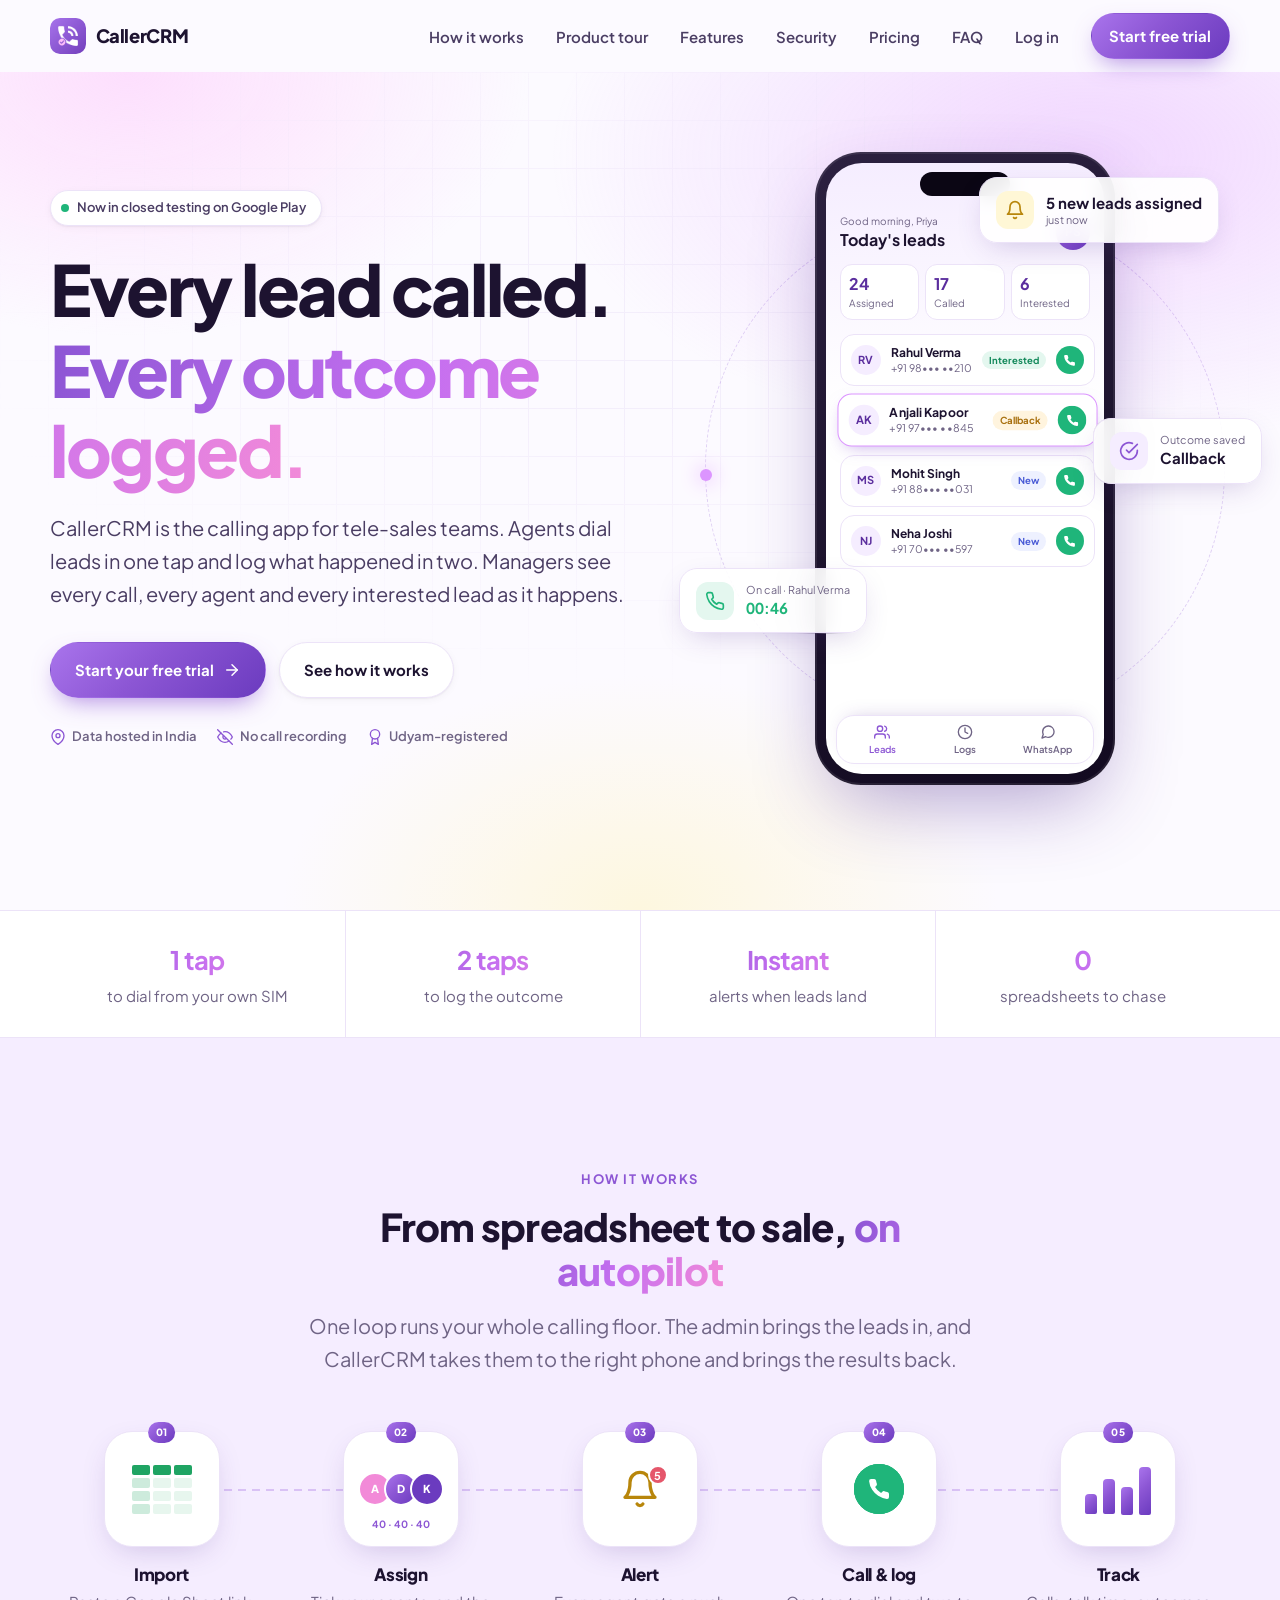
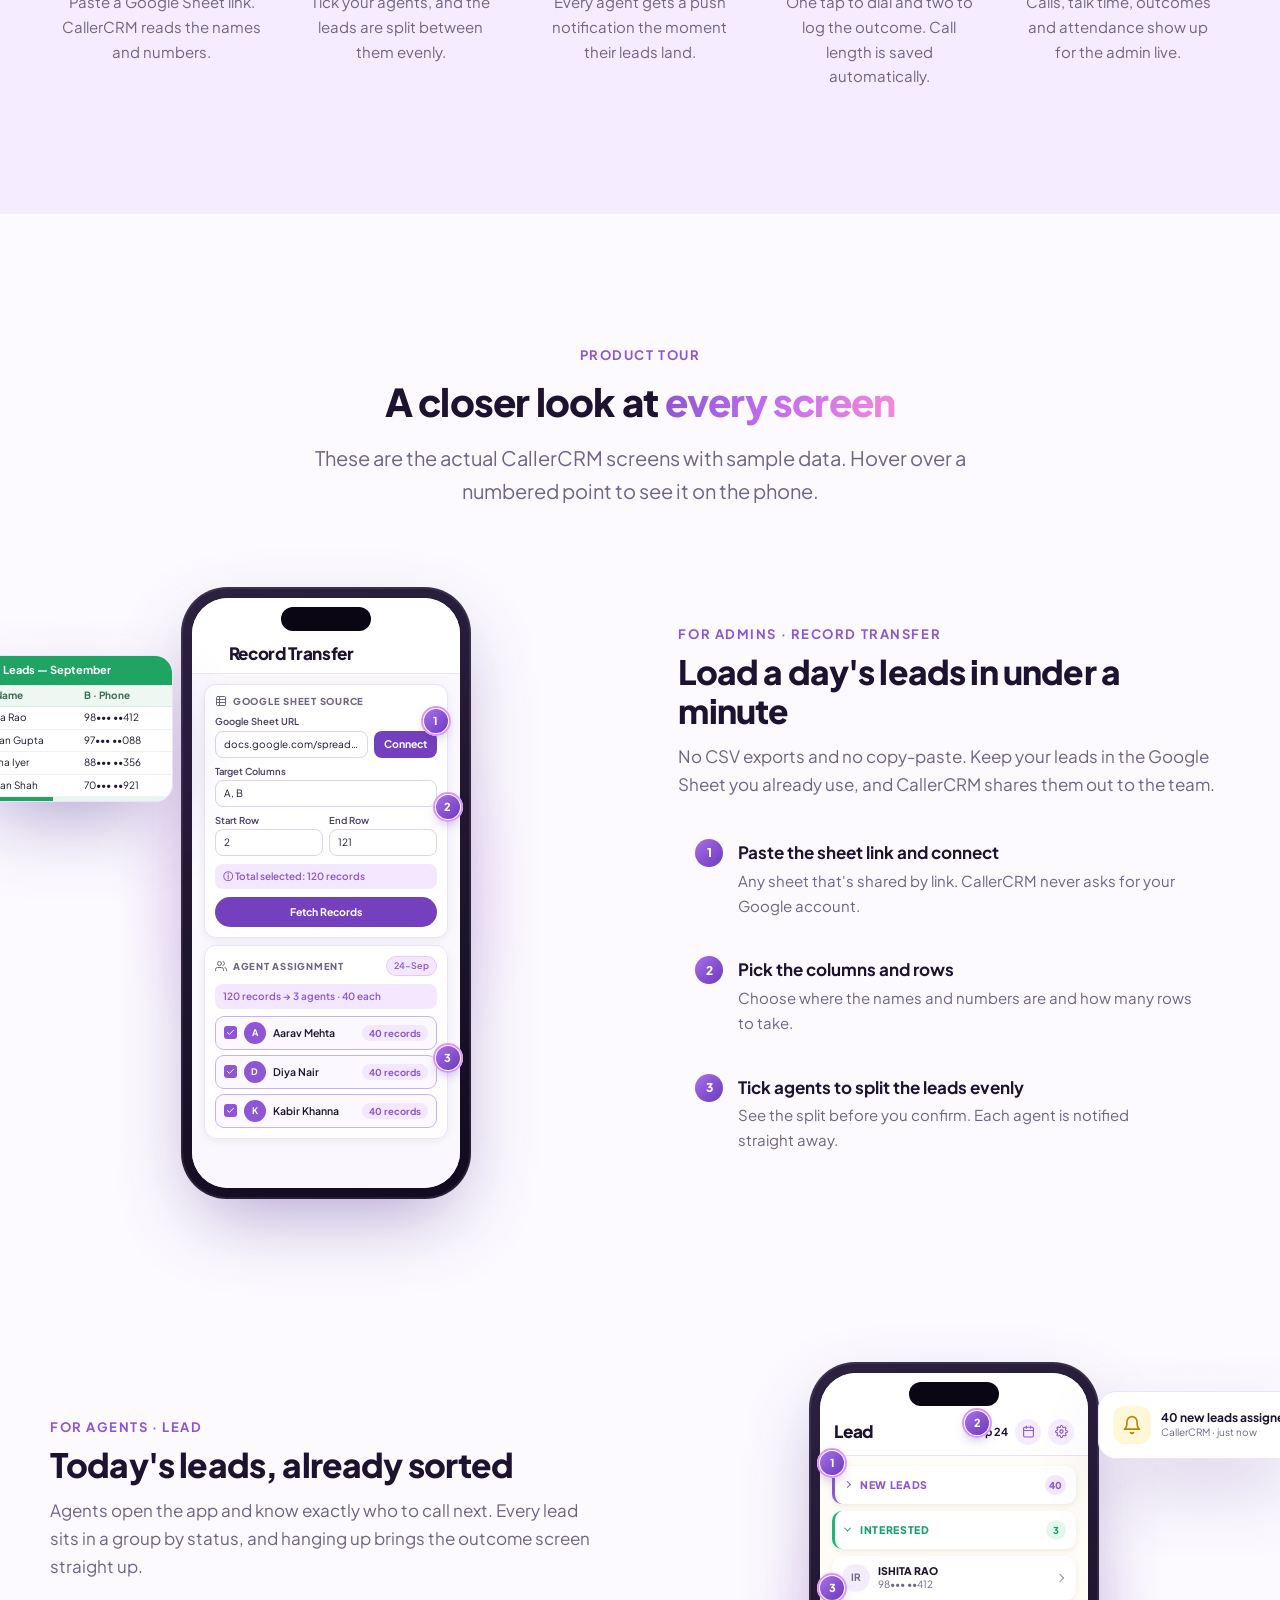
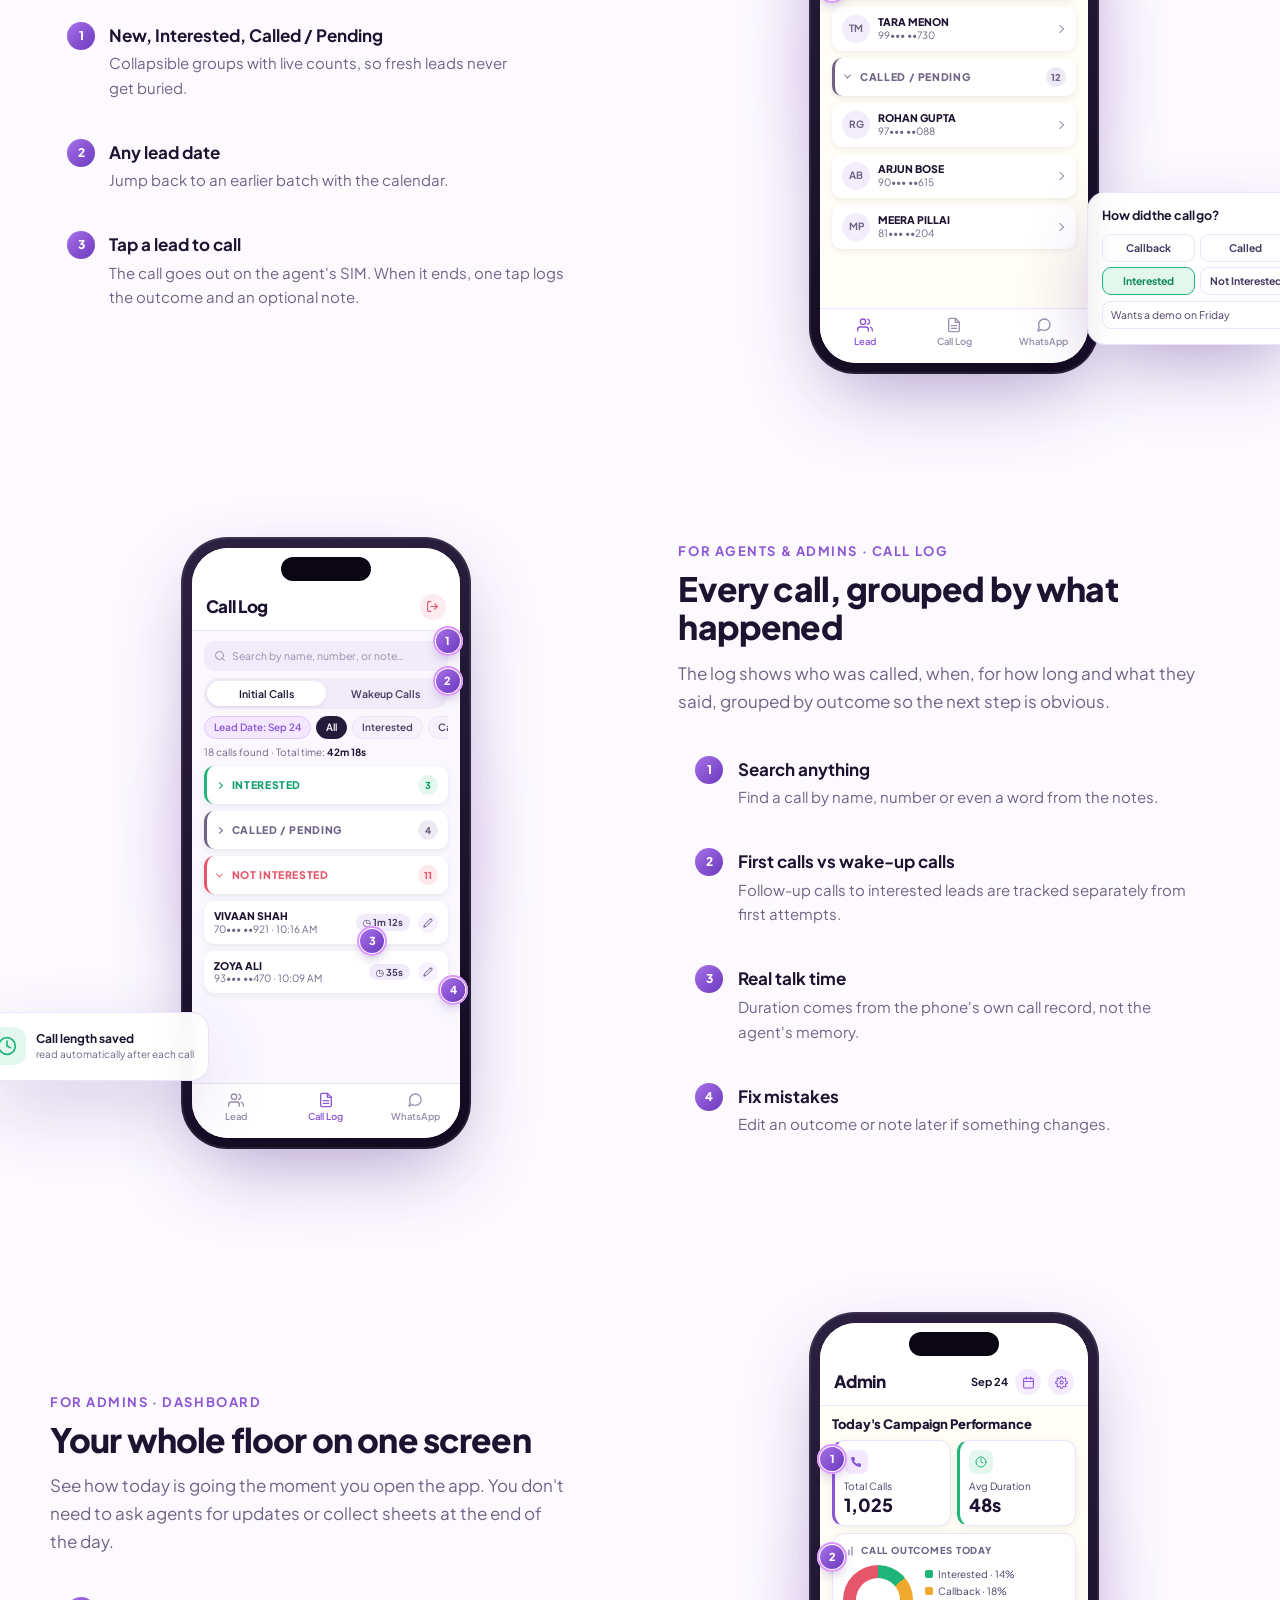
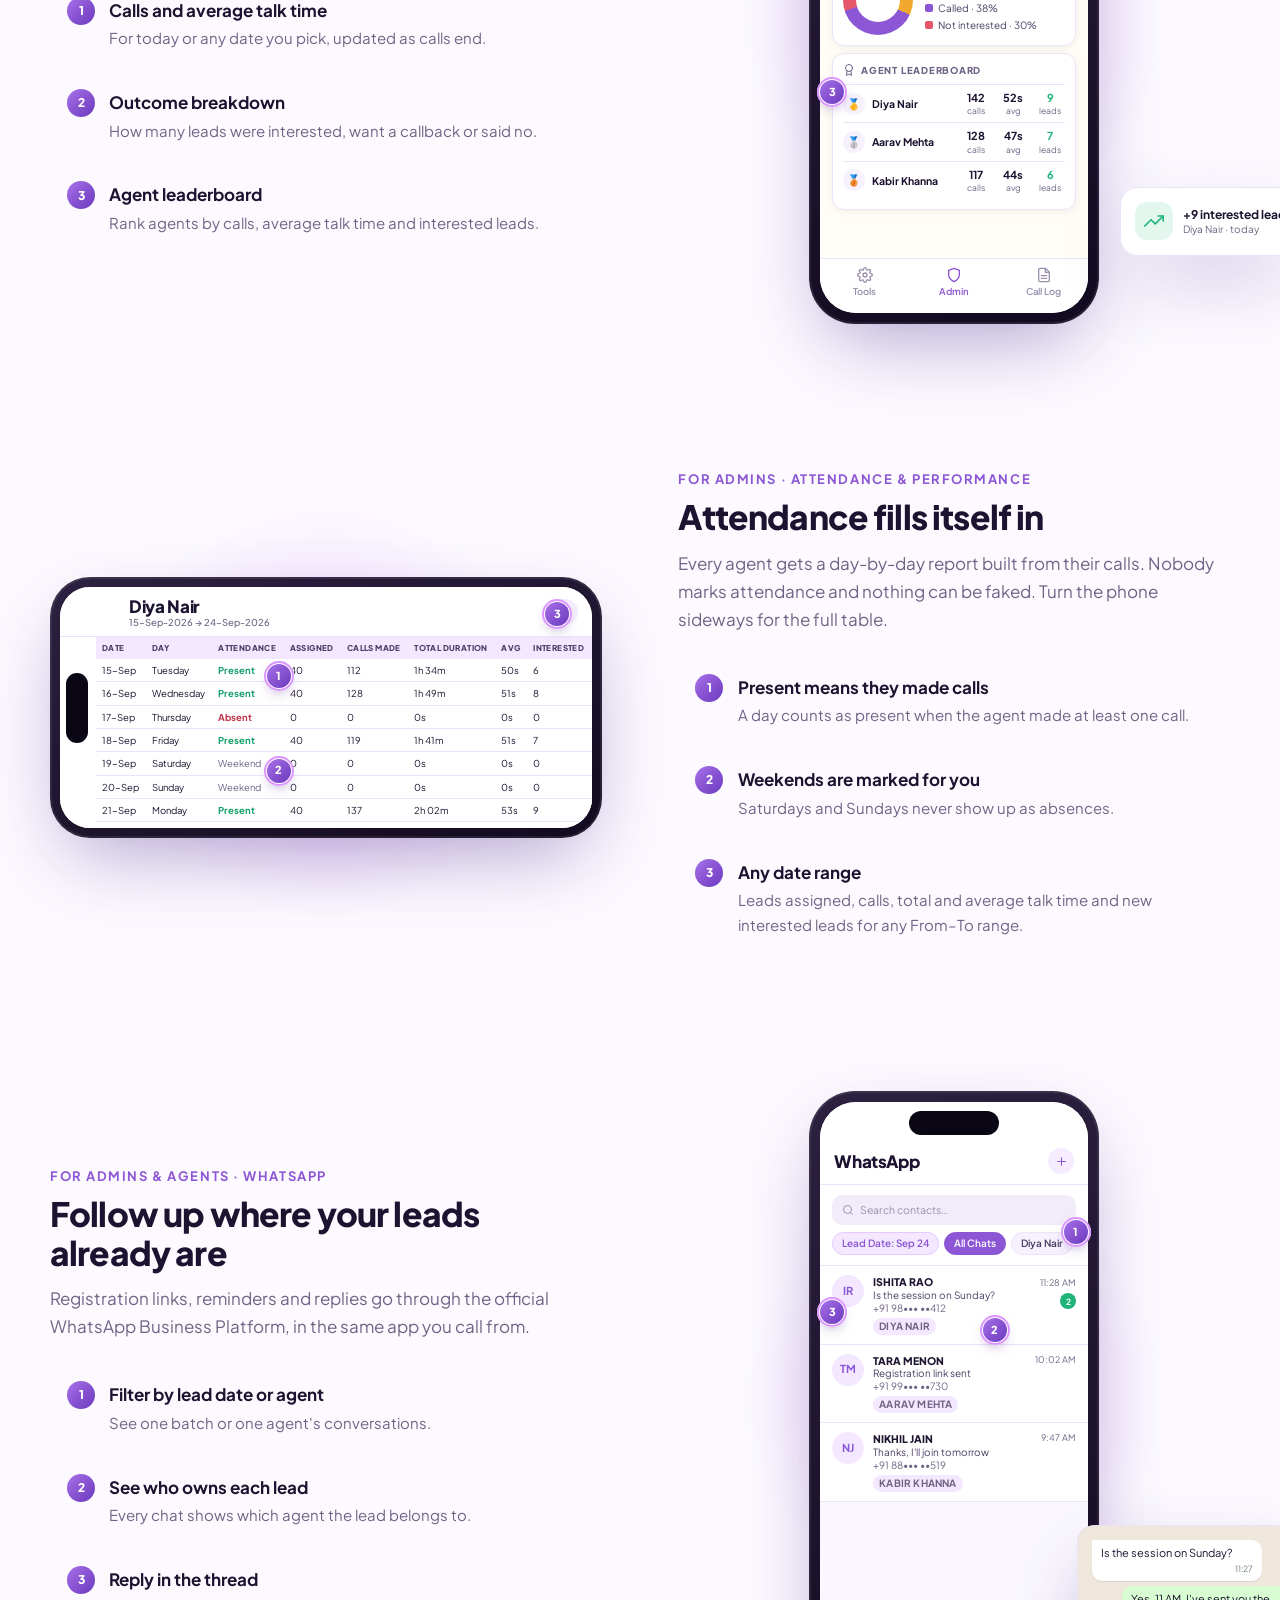
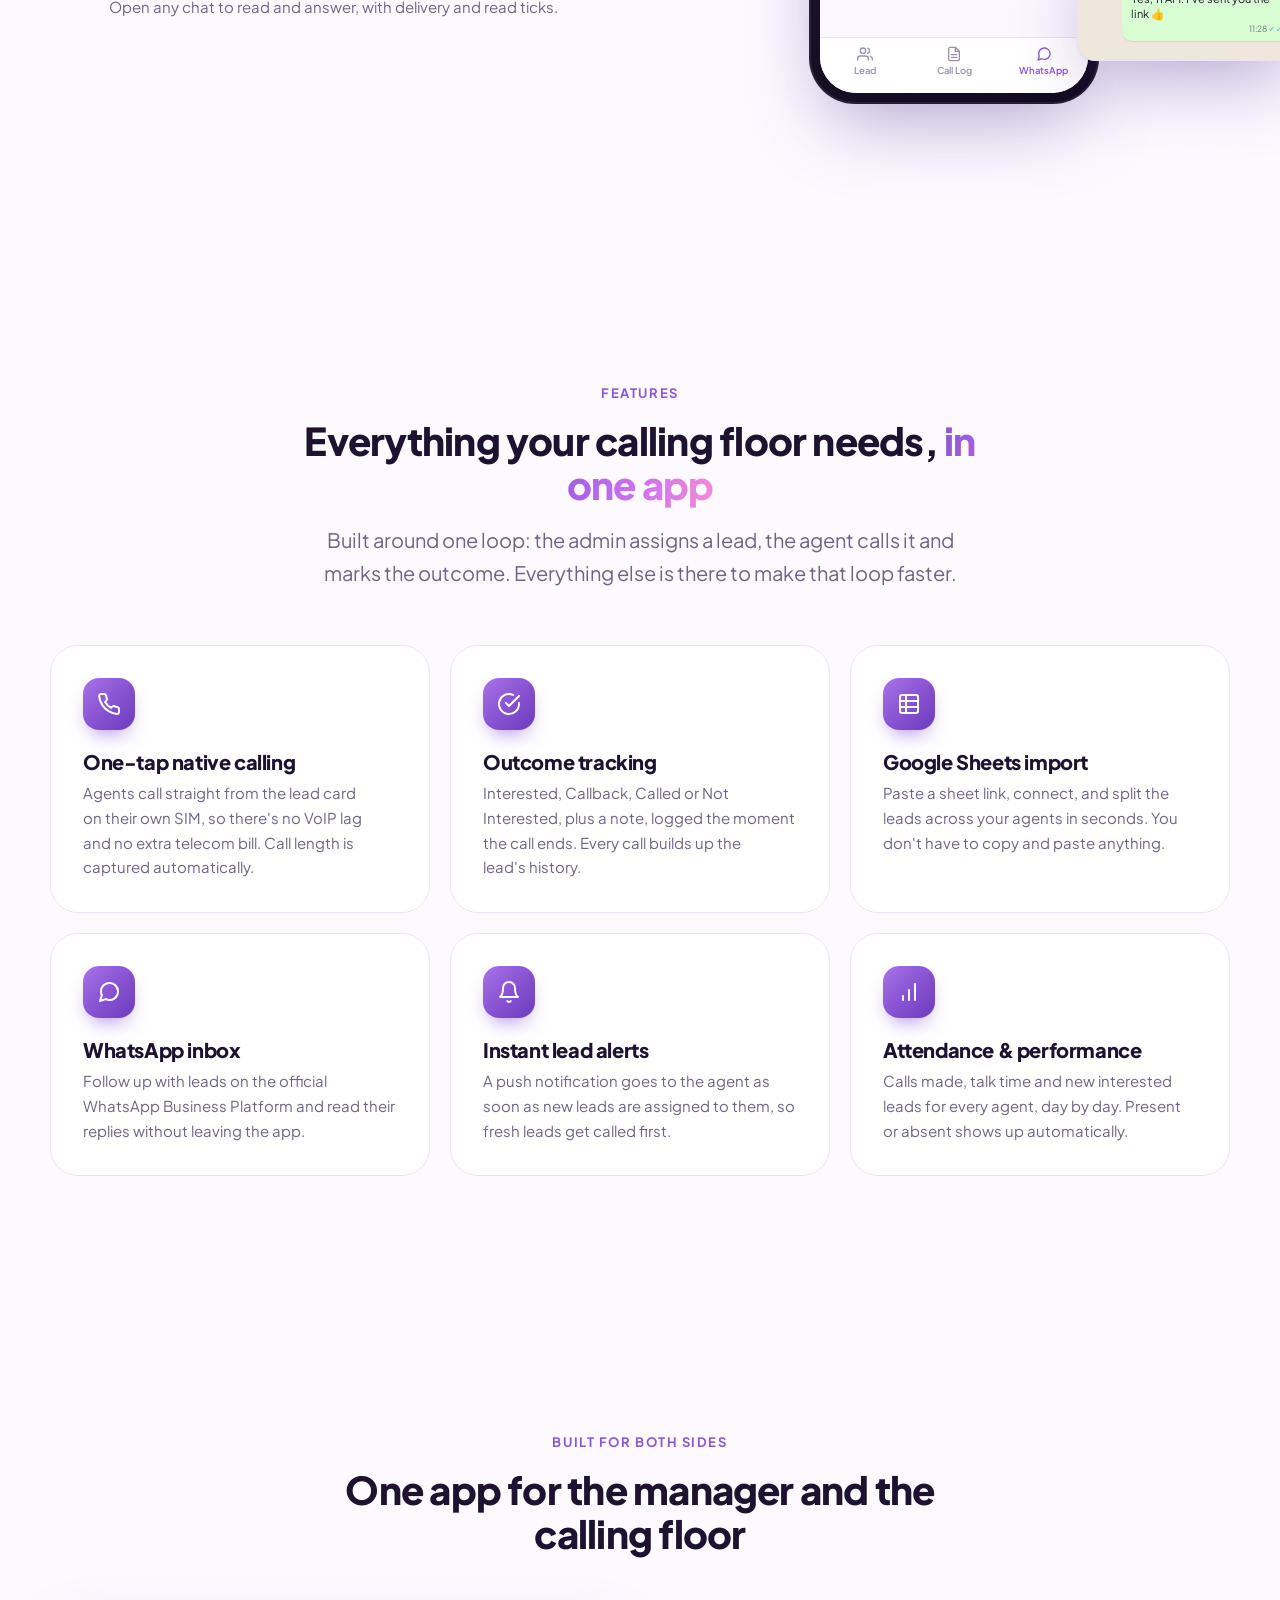
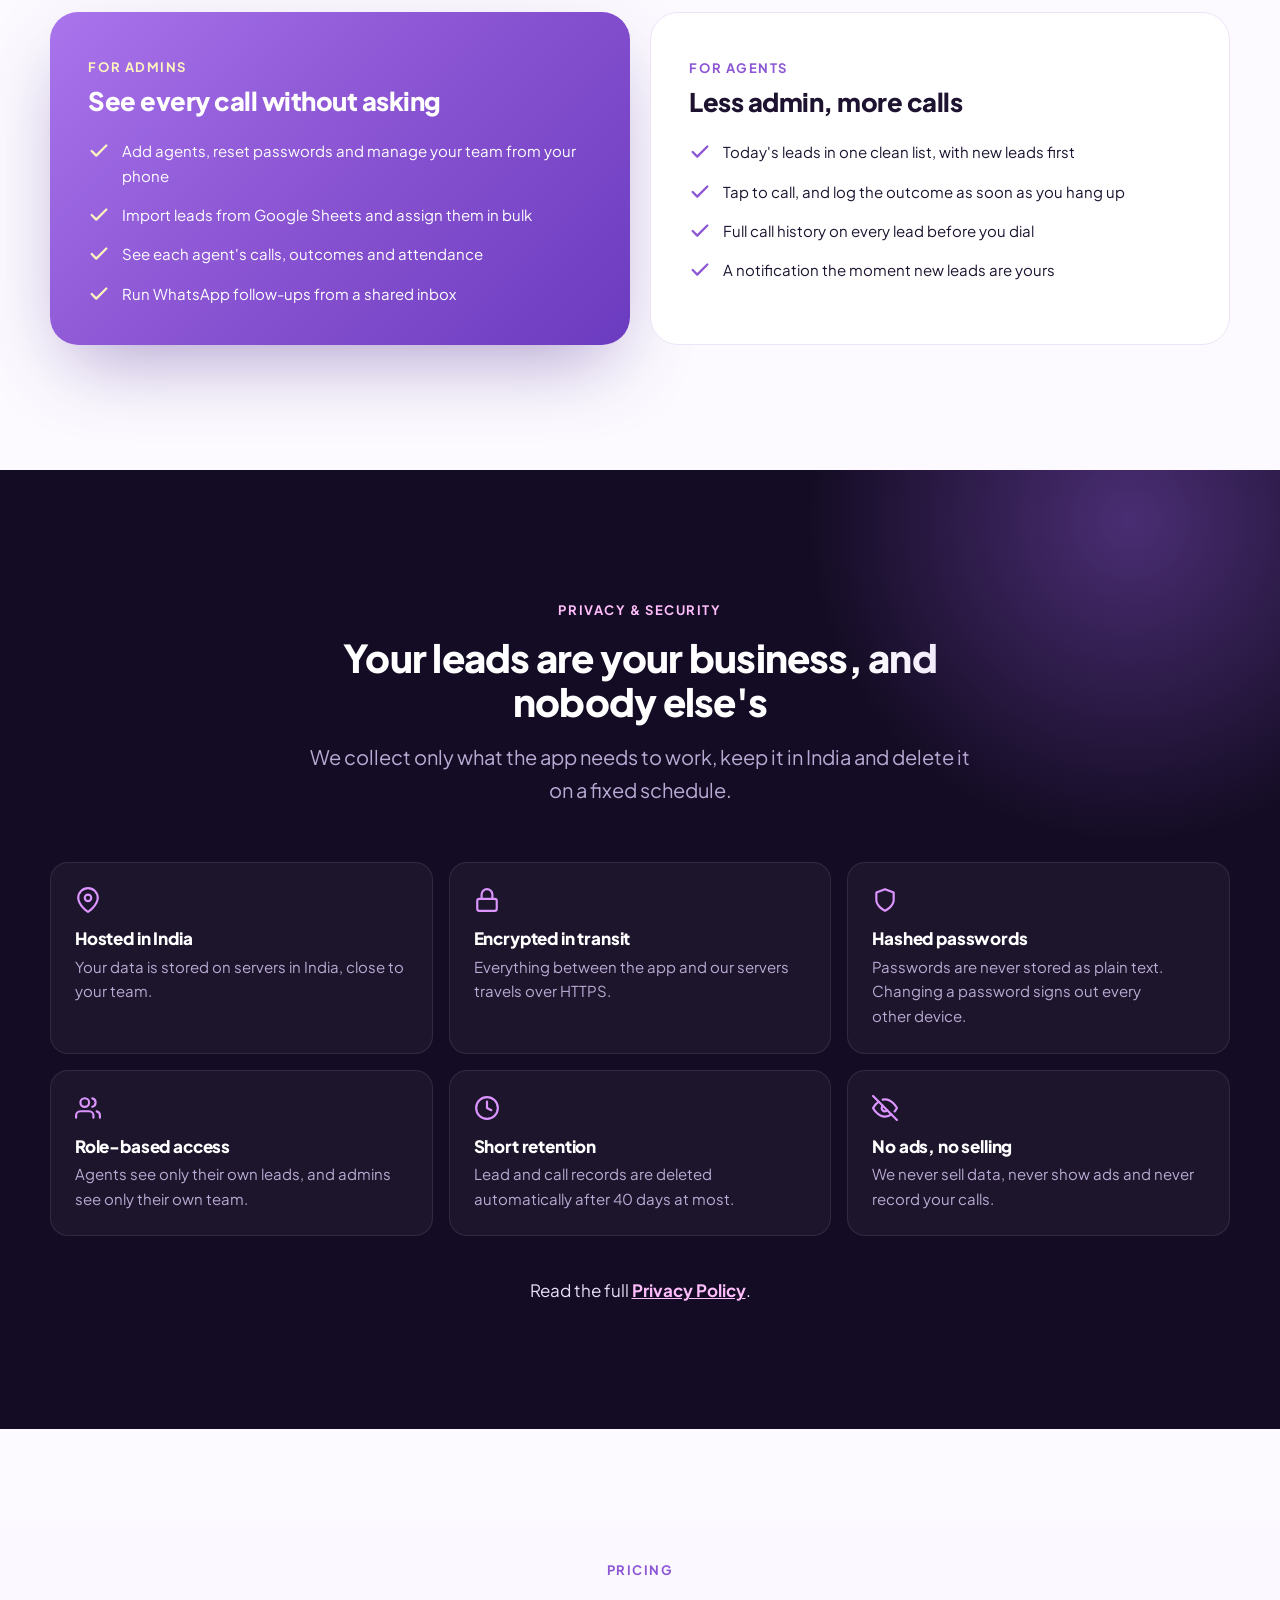
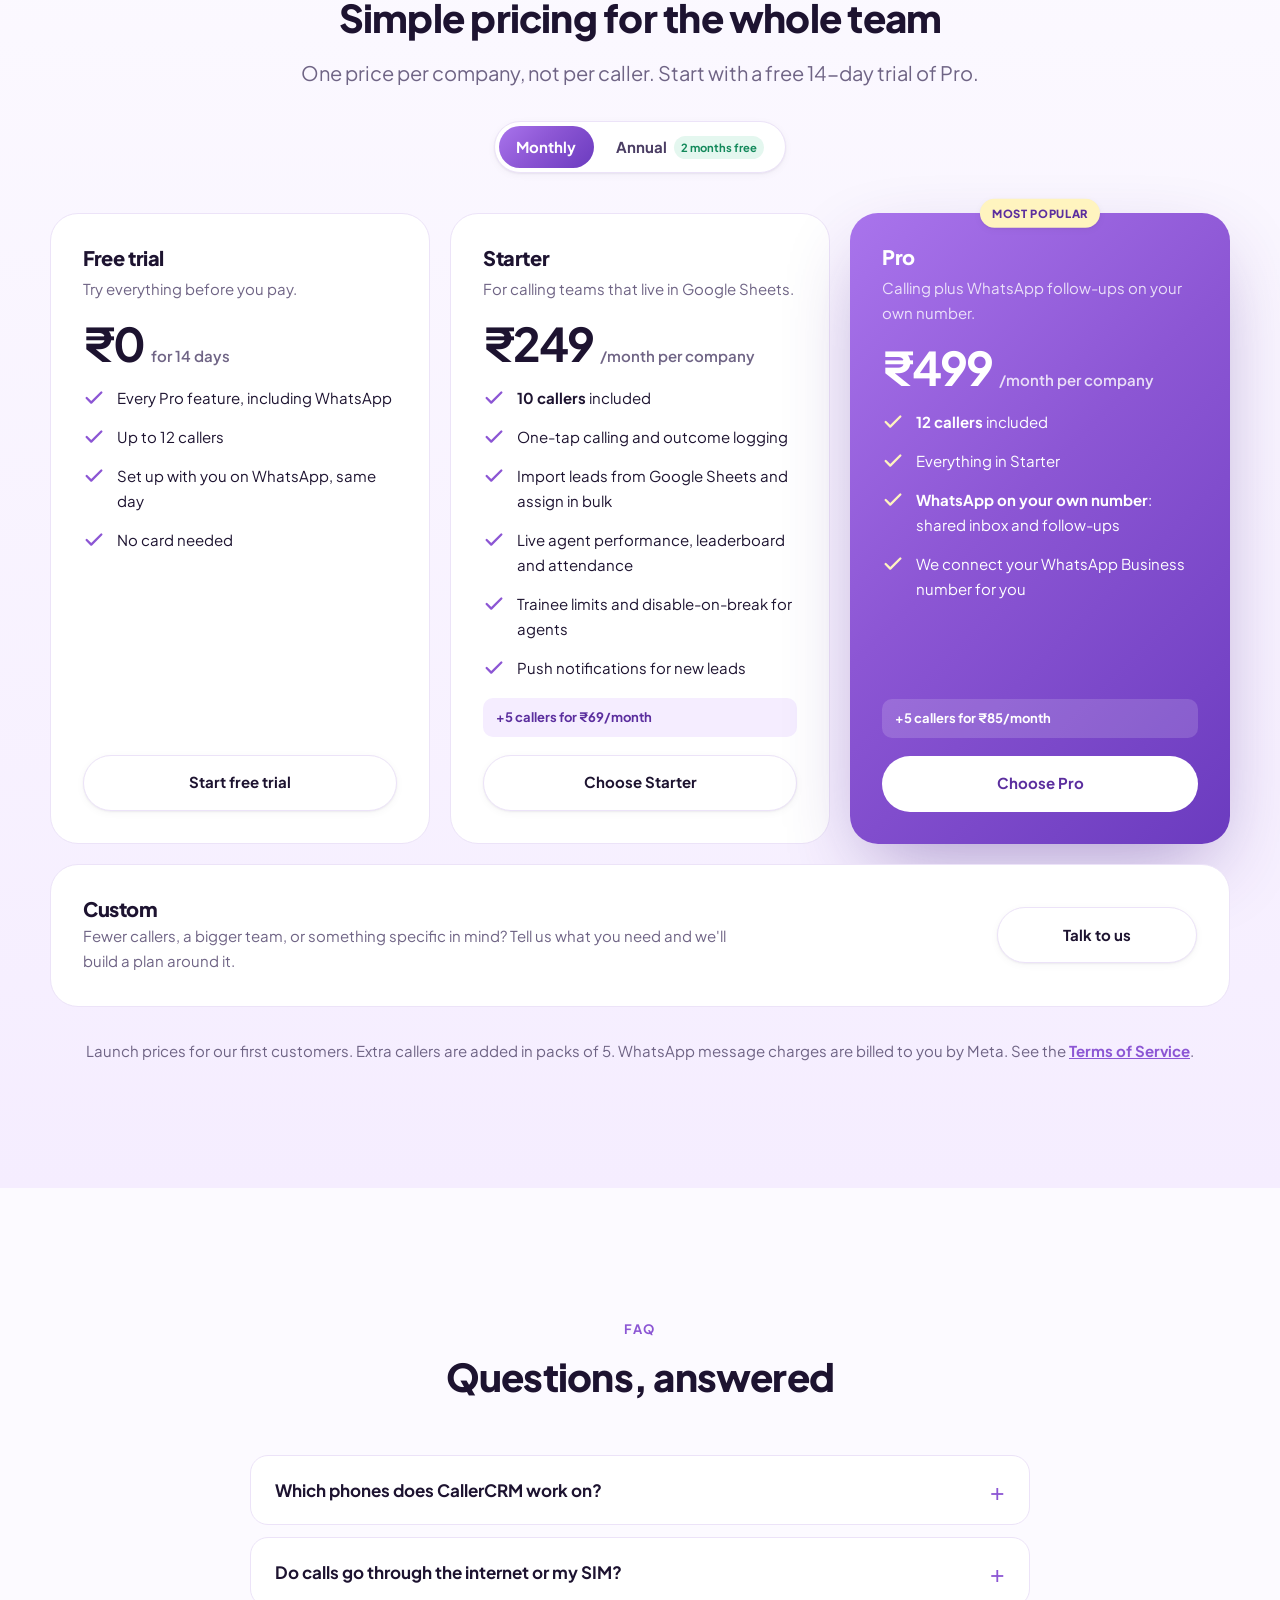
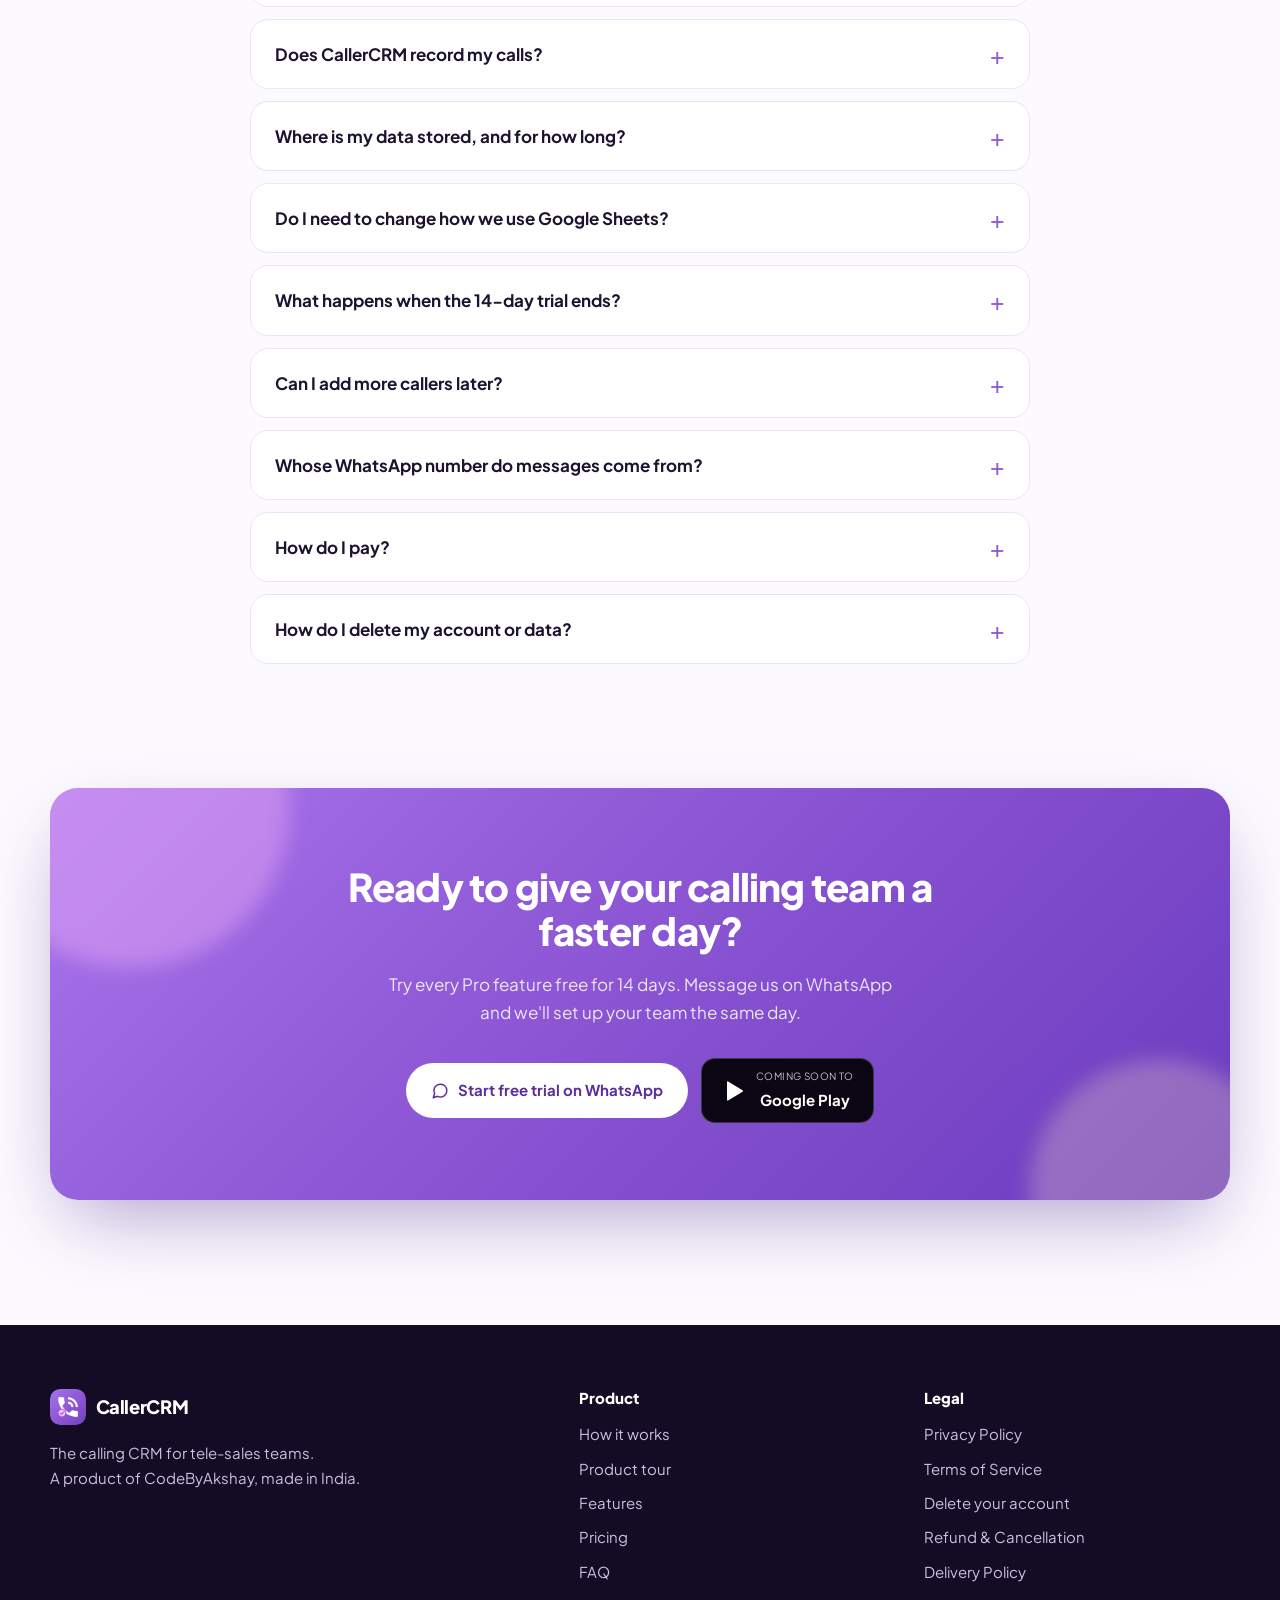
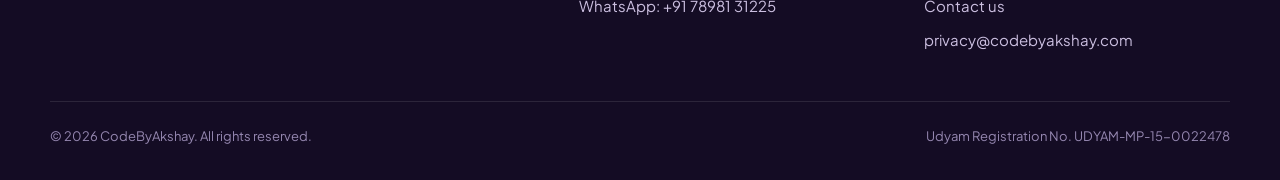
==== commit 29c94ae7: "docs(privacy): lead, call and WhatsApp data kept 40 days (was 20) Co-Authored-By: Claude Opus 5.5 <n" ====
--- a/index.html
+++ b/index.html
@@ -554,7 +554,7 @@
           <div class="sec-item" data-reveal style="--delay:.08s"><svg aria-hidden="true"><use href="/assets/img/icons.svg#lock"/></svg><h3>Encrypted in transit</h3><p>Everything between the app and our servers travels over HTTPS.</p></div>
           <div class="sec-item" data-reveal style="--delay:.16s"><svg aria-hidden="true"><use href="/assets/img/icons.svg#shield"/></svg><h3>Hashed passwords</h3><p>Passwords are never stored as plain text. Changing a password signs out every other device.</p></div>
           <div class="sec-item" data-reveal><svg aria-hidden="true"><use href="/assets/img/icons.svg#users"/></svg><h3>Role-based access</h3><p>Agents see only their own leads, and admins see only their own team.</p></div>
-          <div class="sec-item" data-reveal style="--delay:.08s"><svg aria-hidden="true"><use href="/assets/img/icons.svg#clock"/></svg><h3>Short retention</h3><p>Lead and call records are deleted automatically after 20 days at most.</p></div>
+          <div class="sec-item" data-reveal style="--delay:.08s"><svg aria-hidden="true"><use href="/assets/img/icons.svg#clock"/></svg><h3>Short retention</h3><p>Lead and call records are deleted automatically after 40 days at most.</p></div>
           <div class="sec-item" data-reveal style="--delay:.16s"><svg aria-hidden="true"><use href="/assets/img/icons.svg#eye-off"/></svg><h3>No ads, no selling</h3><p>We never sell data, never show ads and never record your calls.</p></div>
         </div>
         <p class="sec-foot" data-reveal>Read the full <a href="/privacy/">Privacy Policy</a>.</p>
@@ -657,7 +657,7 @@
           </details>
           <details>
             <summary>Where is my data stored, and for how long?</summary>
-            <p>On secure servers in India. Lead, call and WhatsApp records are deleted automatically after at most 20 days. When an agent leaves, their account is removed within 24–48 hours. See the <a href="/privacy/">Privacy Policy</a> for details.</p>
+            <p>On secure servers in India. Lead, call and WhatsApp records are deleted automatically after at most 40 days. When an agent leaves, their account is removed within 24–48 hours. See the <a href="/privacy/">Privacy Policy</a> for details.</p>
           </details>
           <details>
             <summary>Do I need to change how we use Google Sheets?</summary>
@@ -665,7 +665,7 @@
           </details>
           <details>
             <summary>What happens when the 14-day trial ends?</summary>
-            <p>Pick Starter or Pro and keep going. If you haven't picked a plan yet, your account turns read-only: everyone can still log in and see their data, but you can't assign new leads or send WhatsApp messages until you choose a plan. Nothing is deleted early; data follows the normal 20-day retention.</p>
+            <p>Pick Starter or Pro and keep going. If you haven't picked a plan yet, your account turns read-only: everyone can still log in and see their data, but you can't assign new leads or send WhatsApp messages until you choose a plan. Nothing is deleted early; data follows the normal 40-day retention.</p>
           </details>
           <details>
             <summary>Can I add more callers later?</summary>
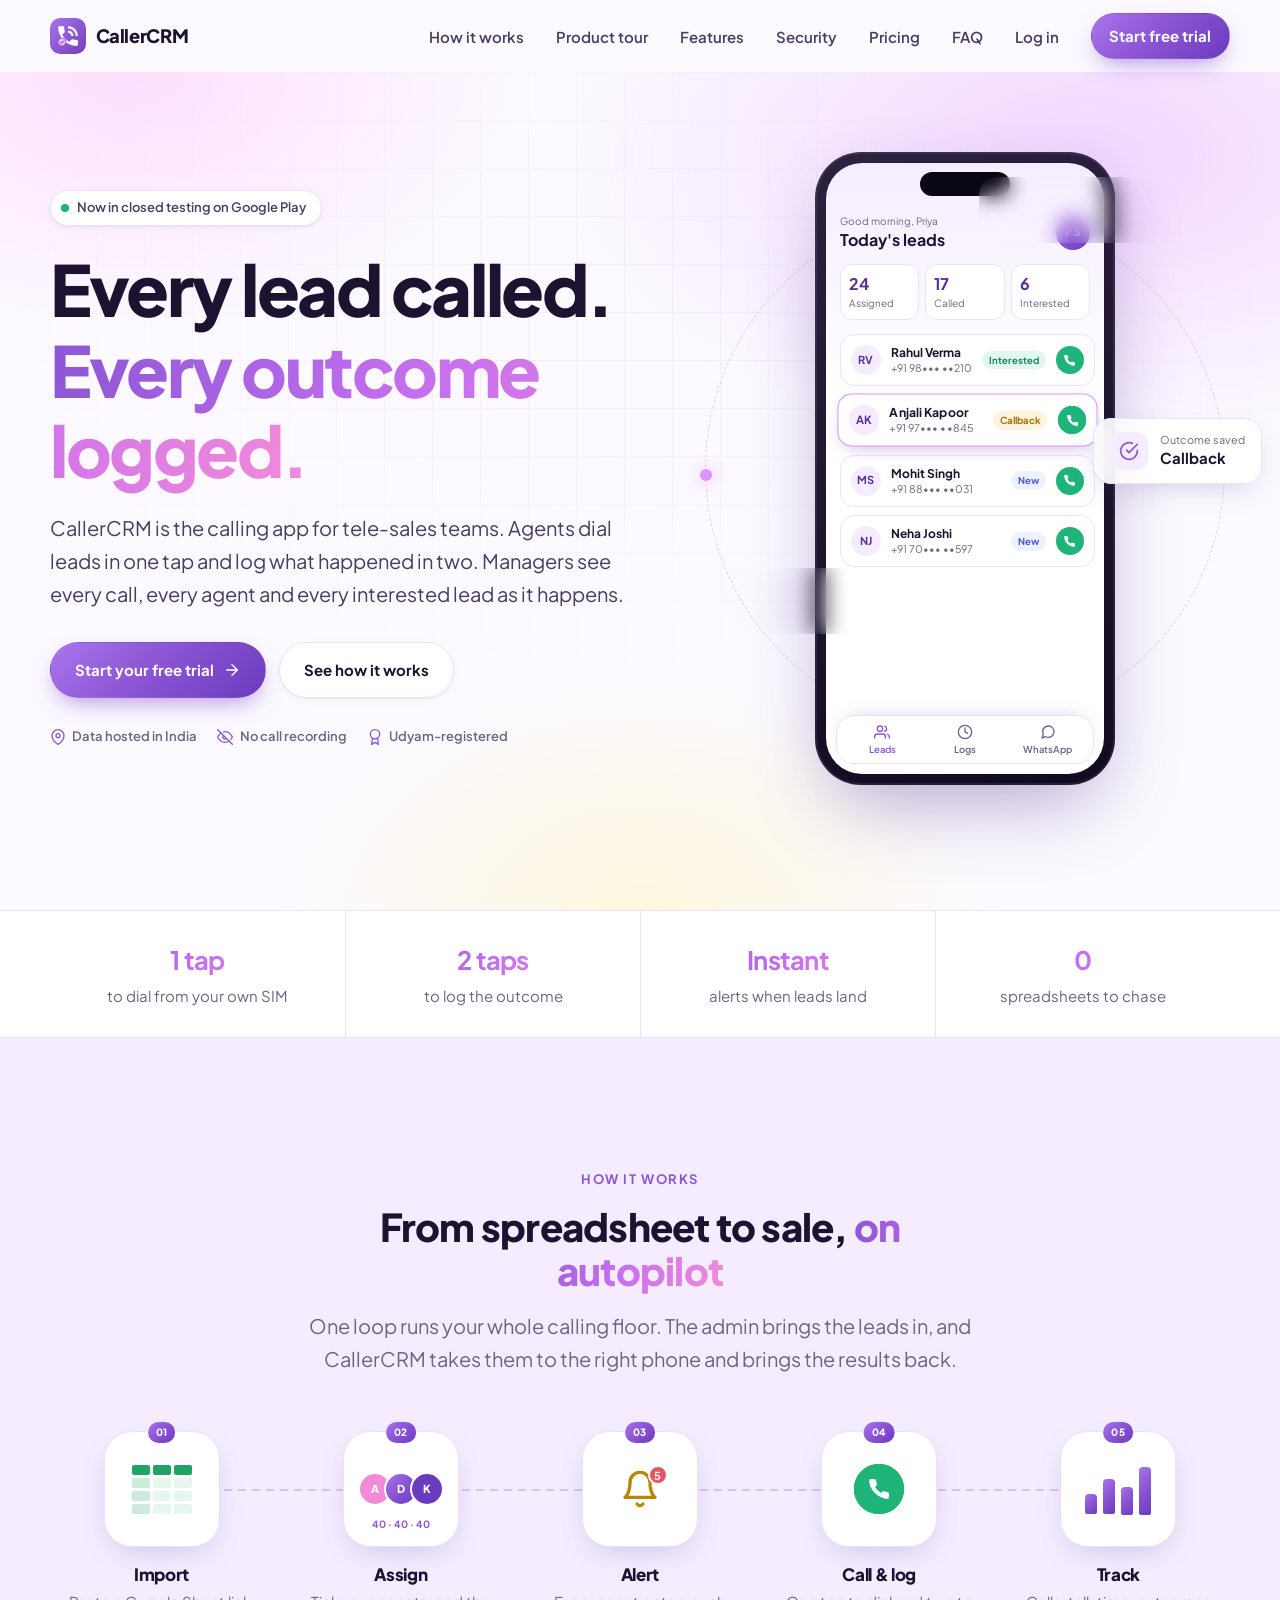
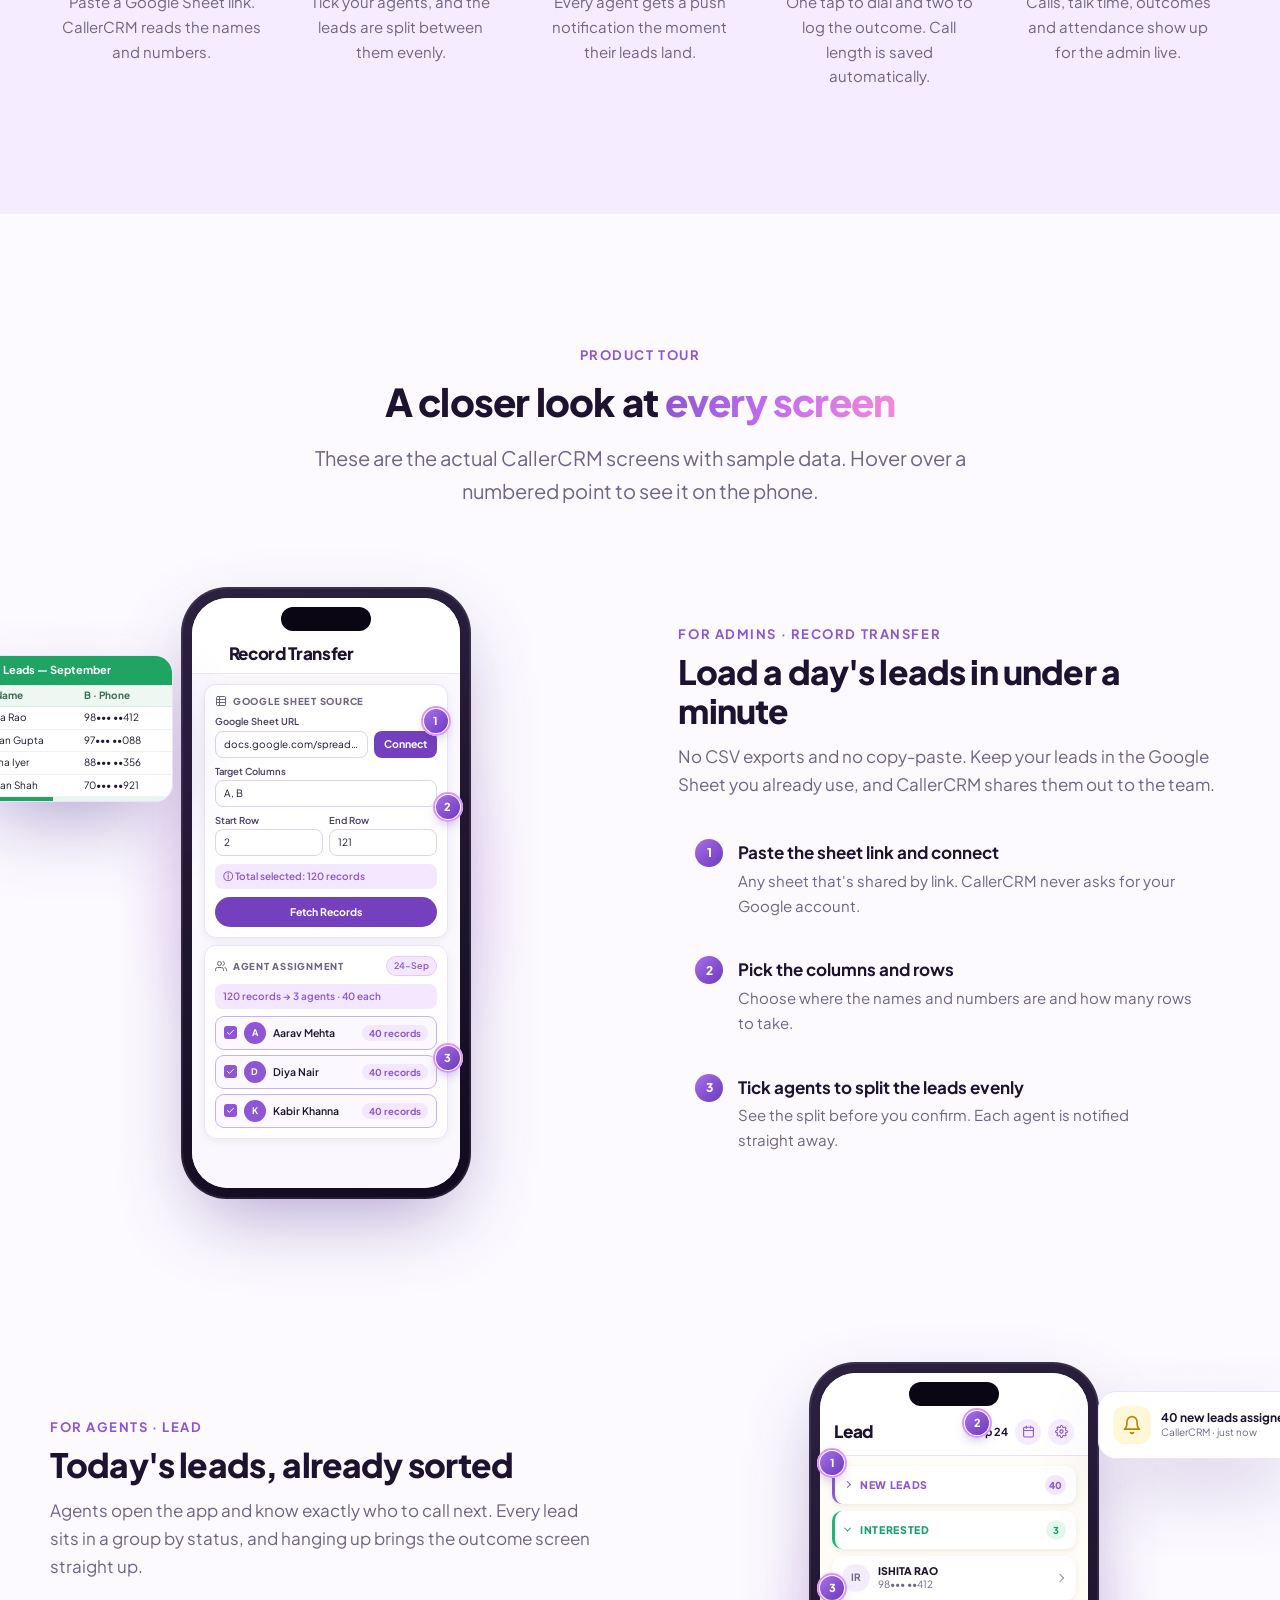
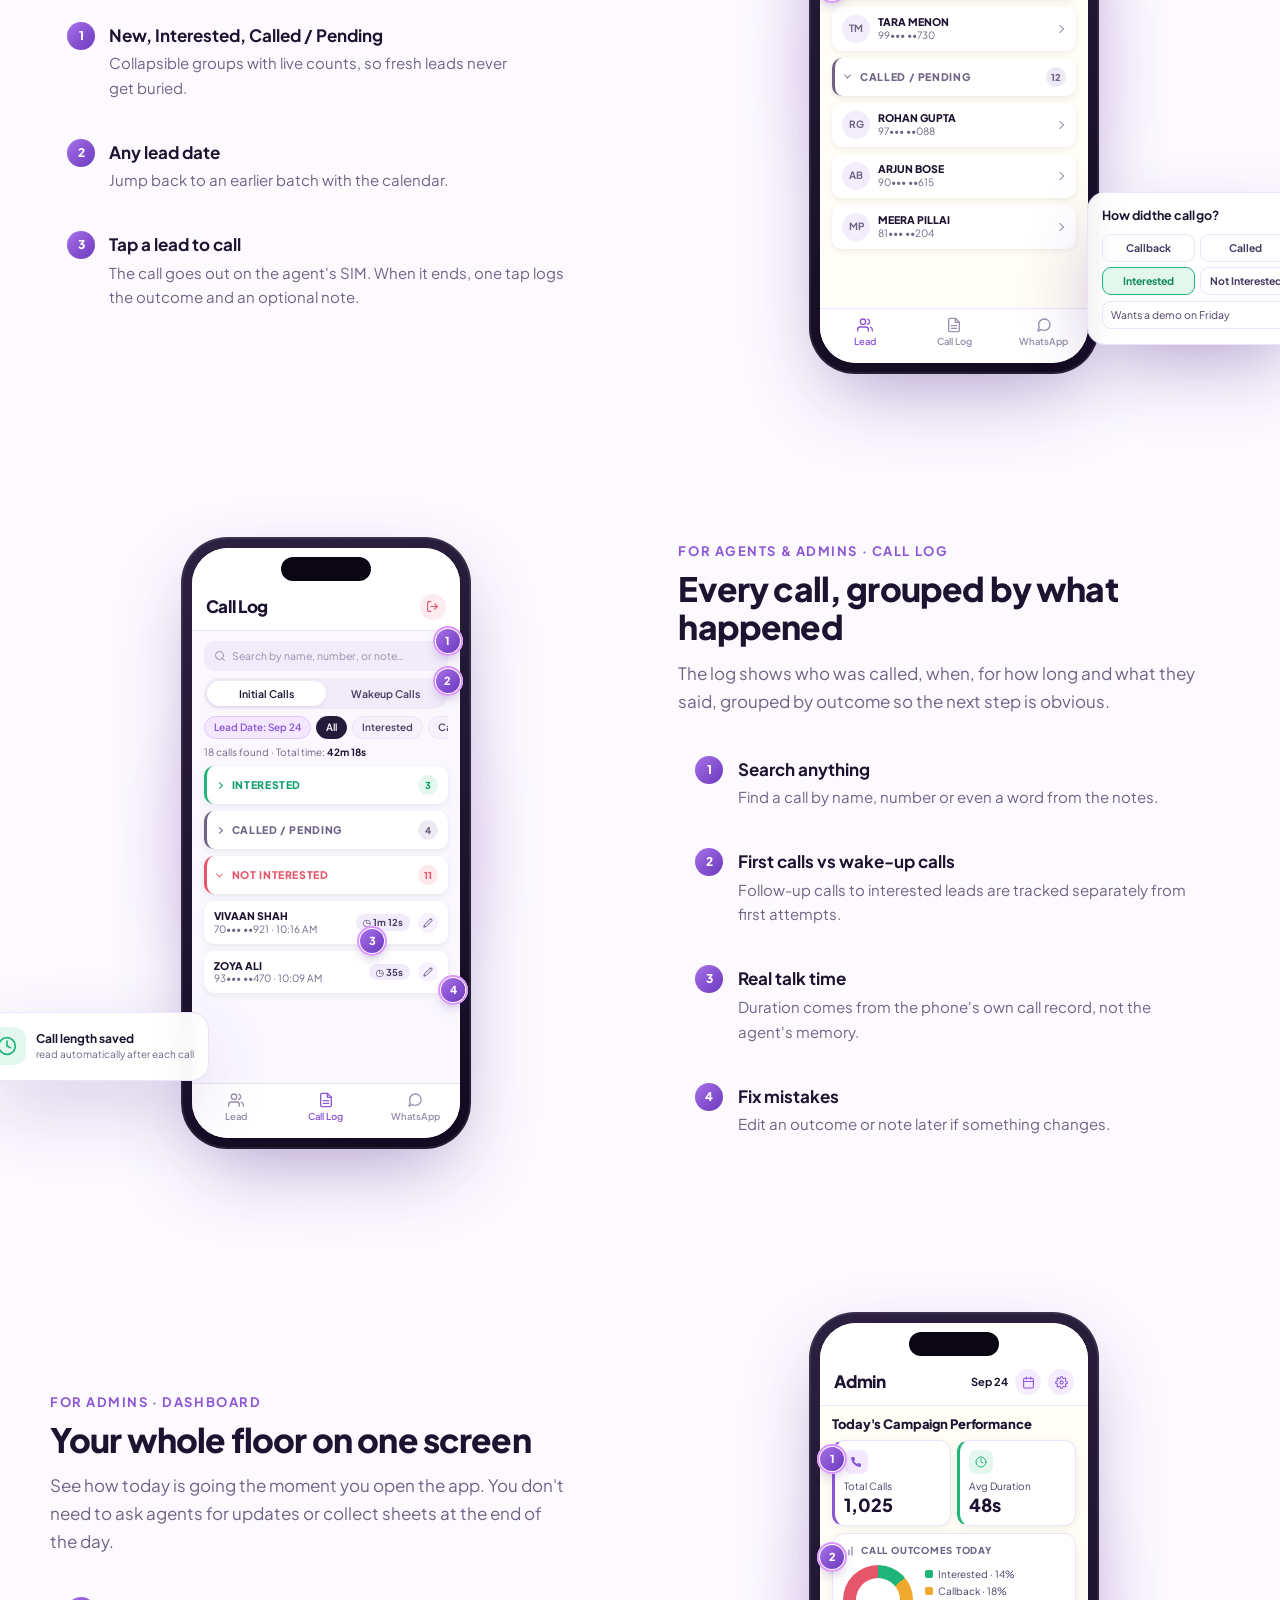
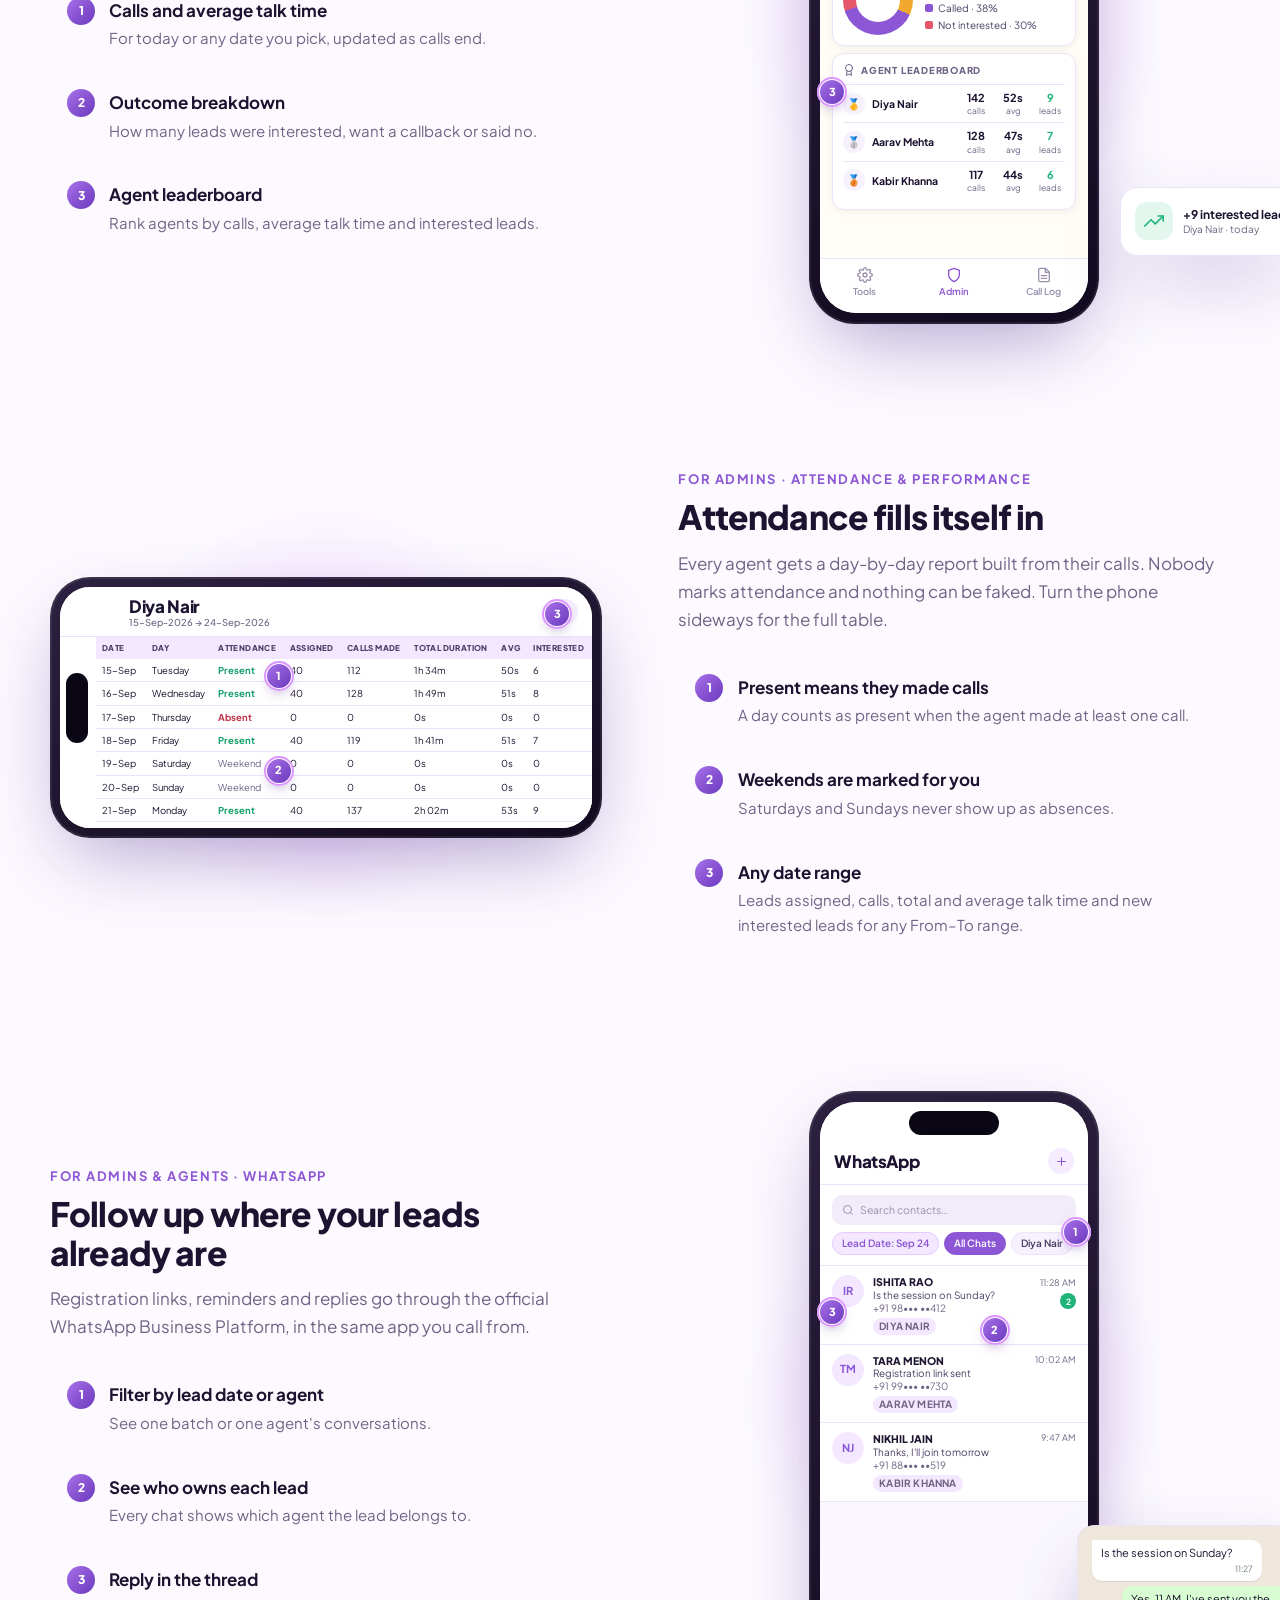
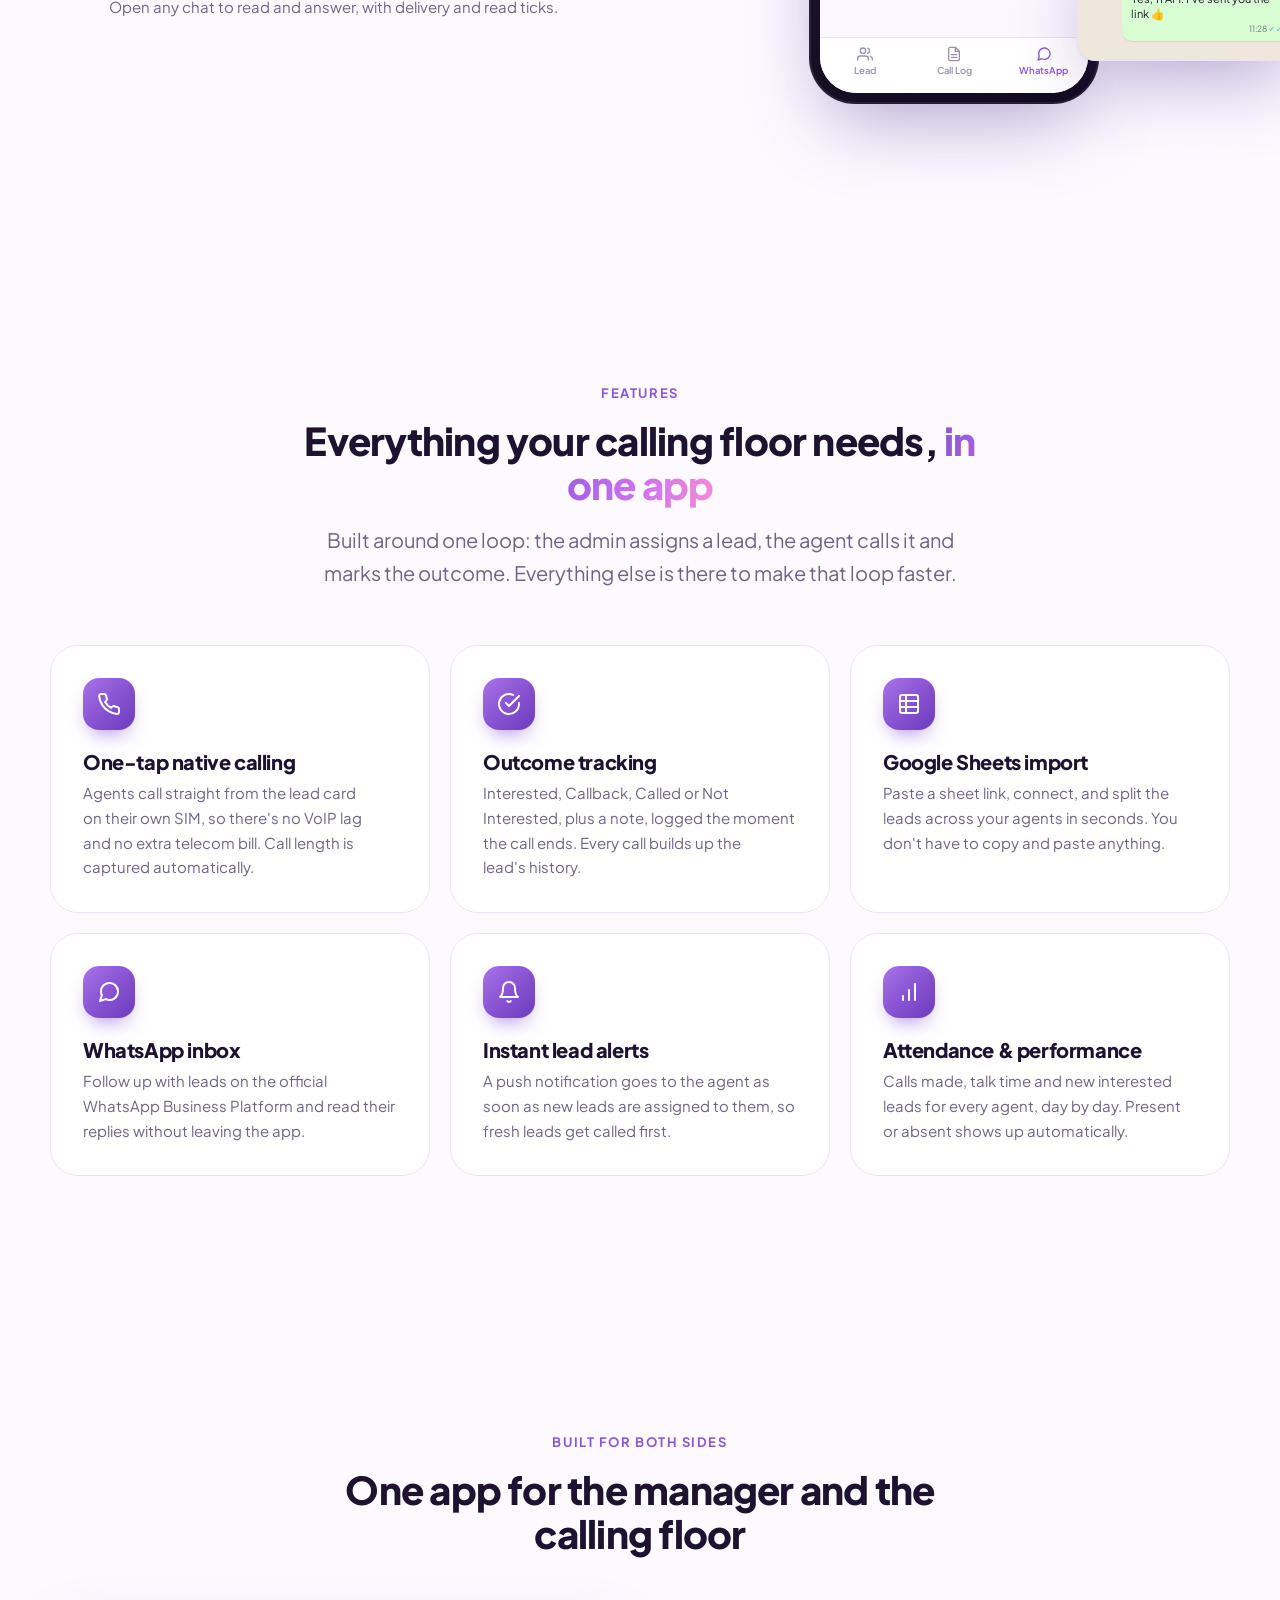
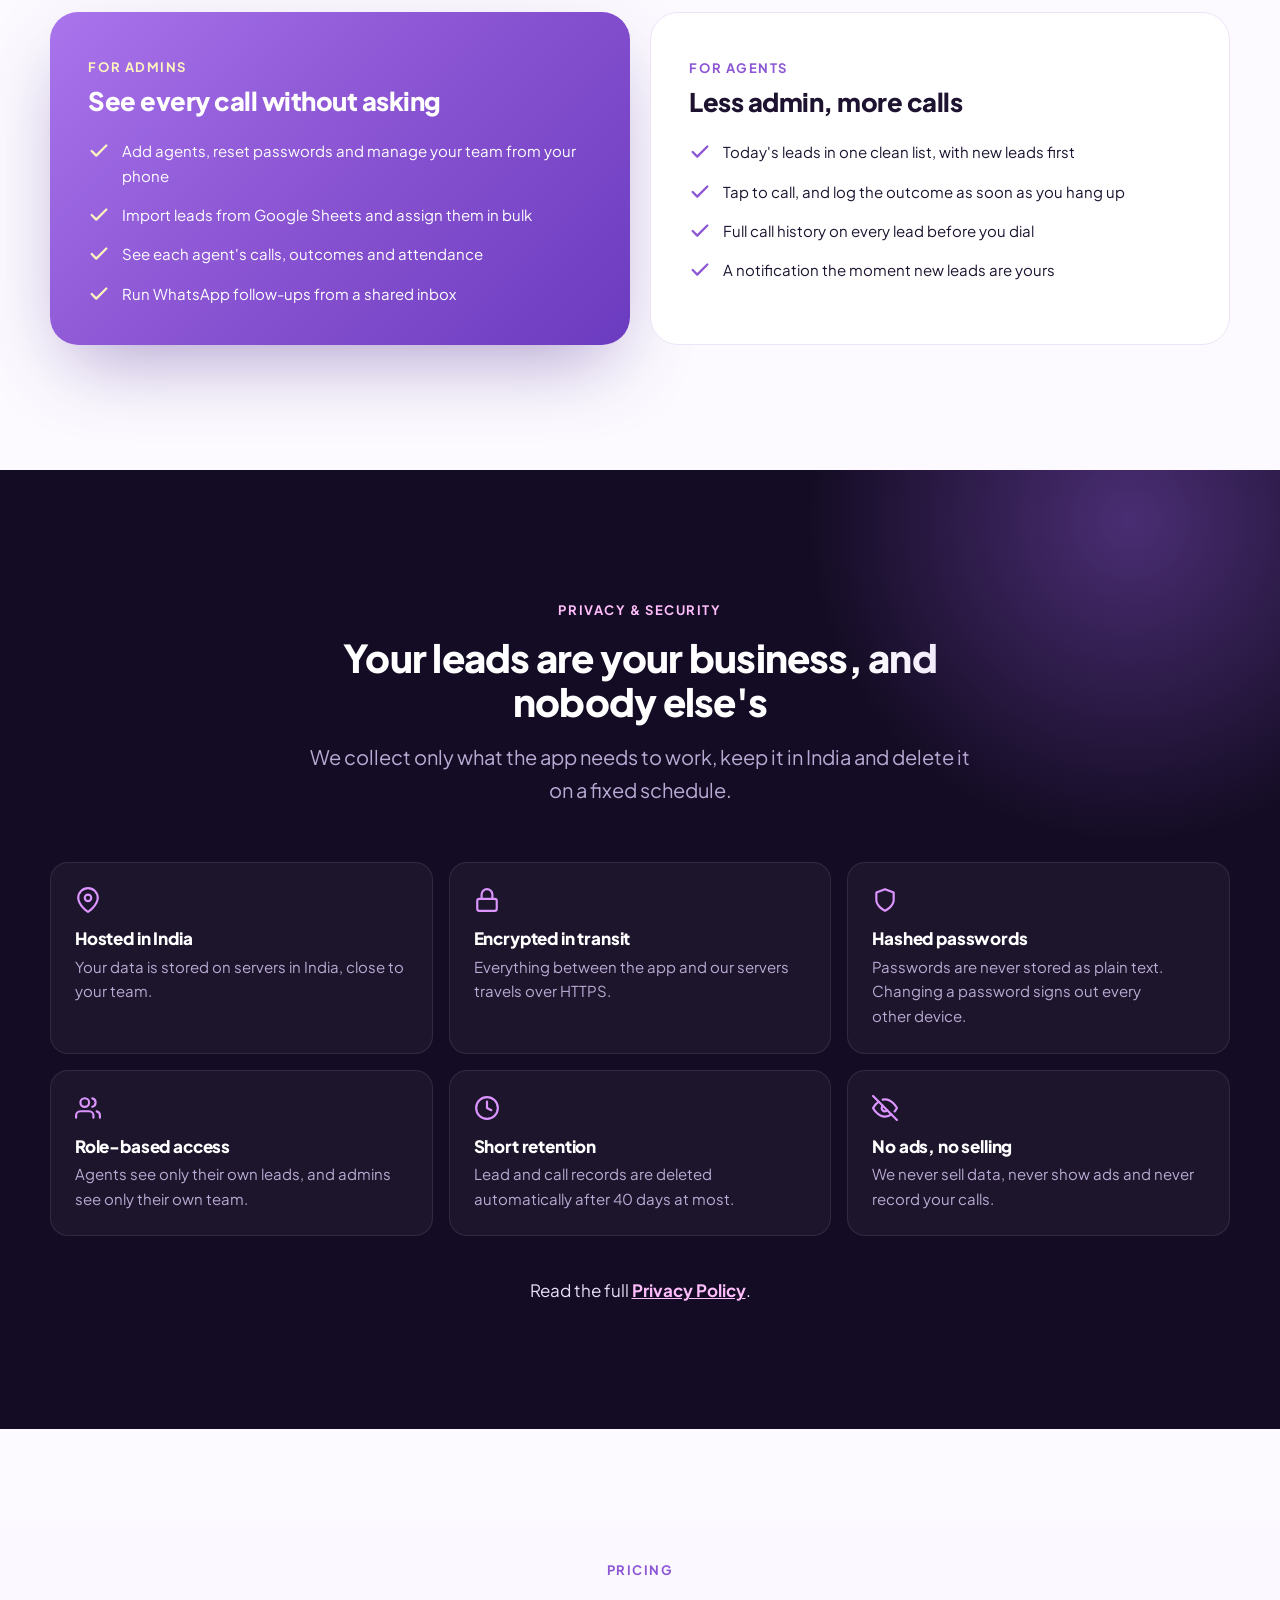
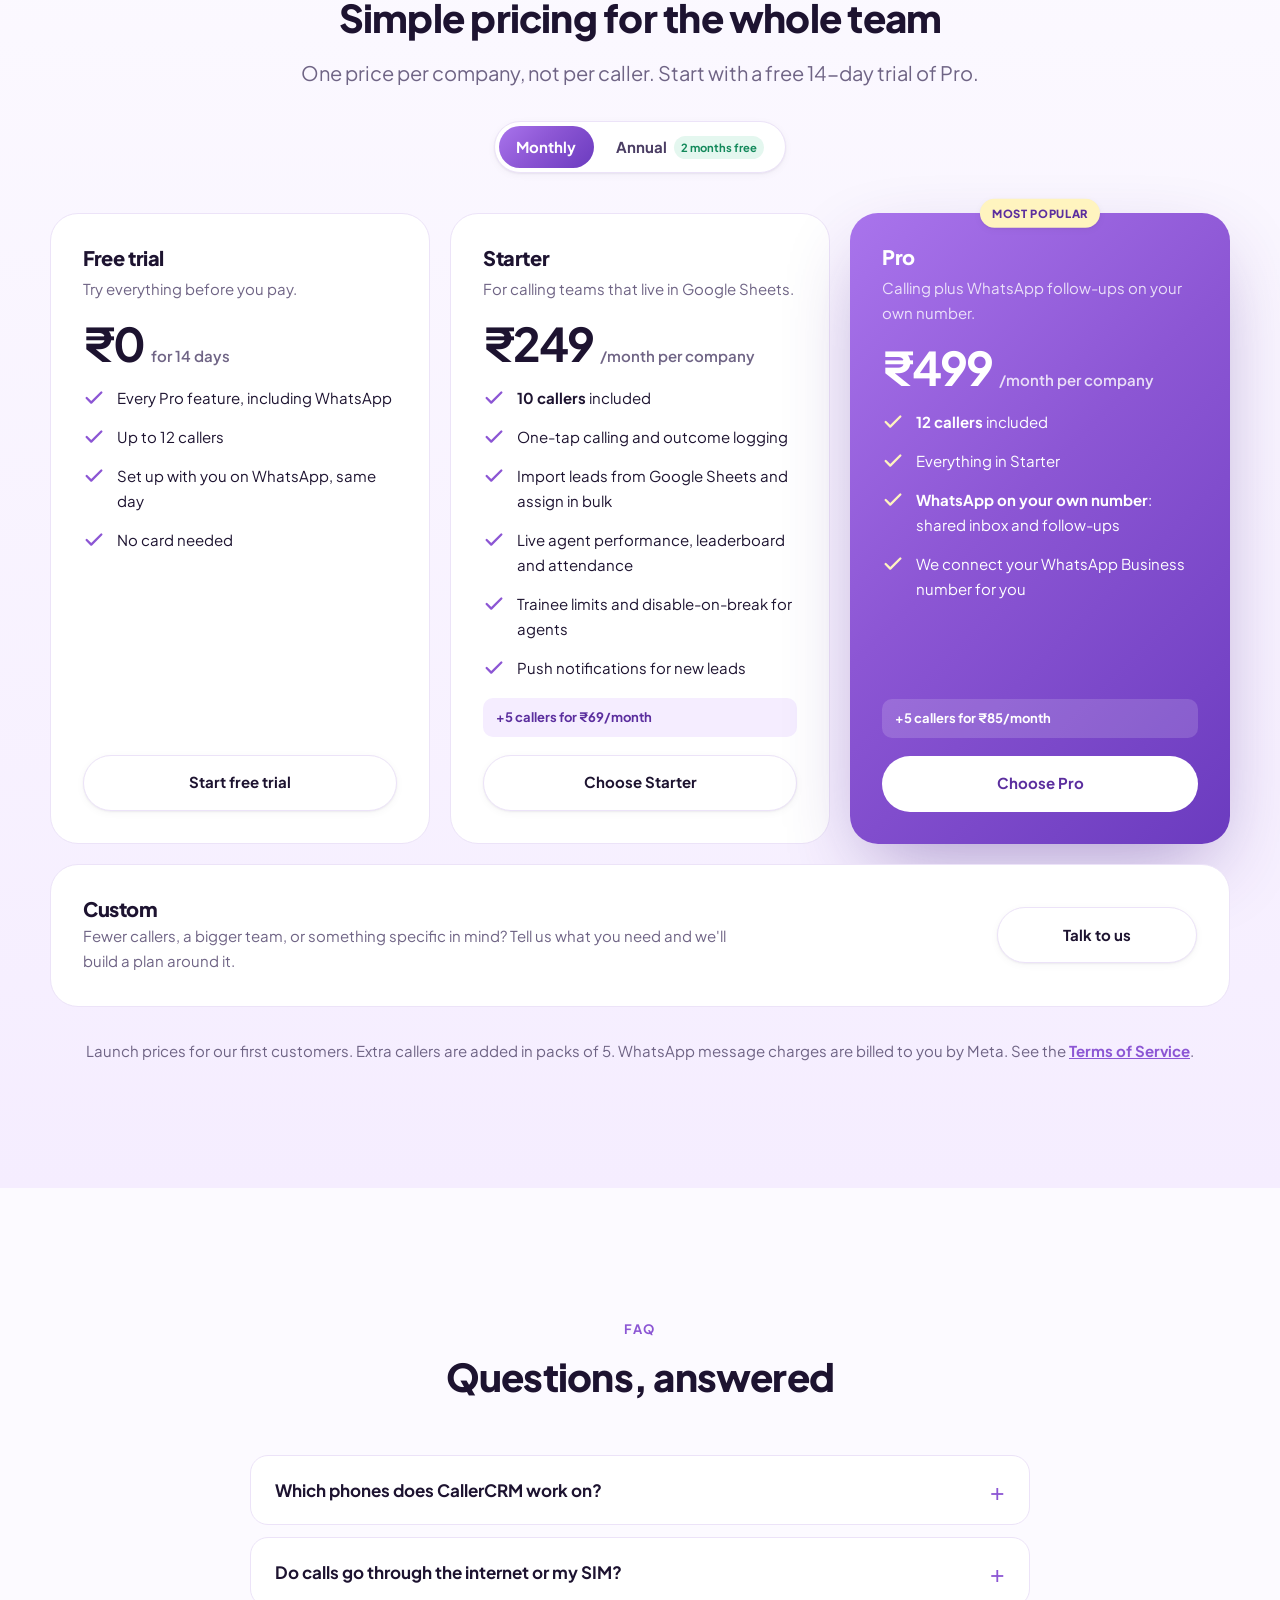
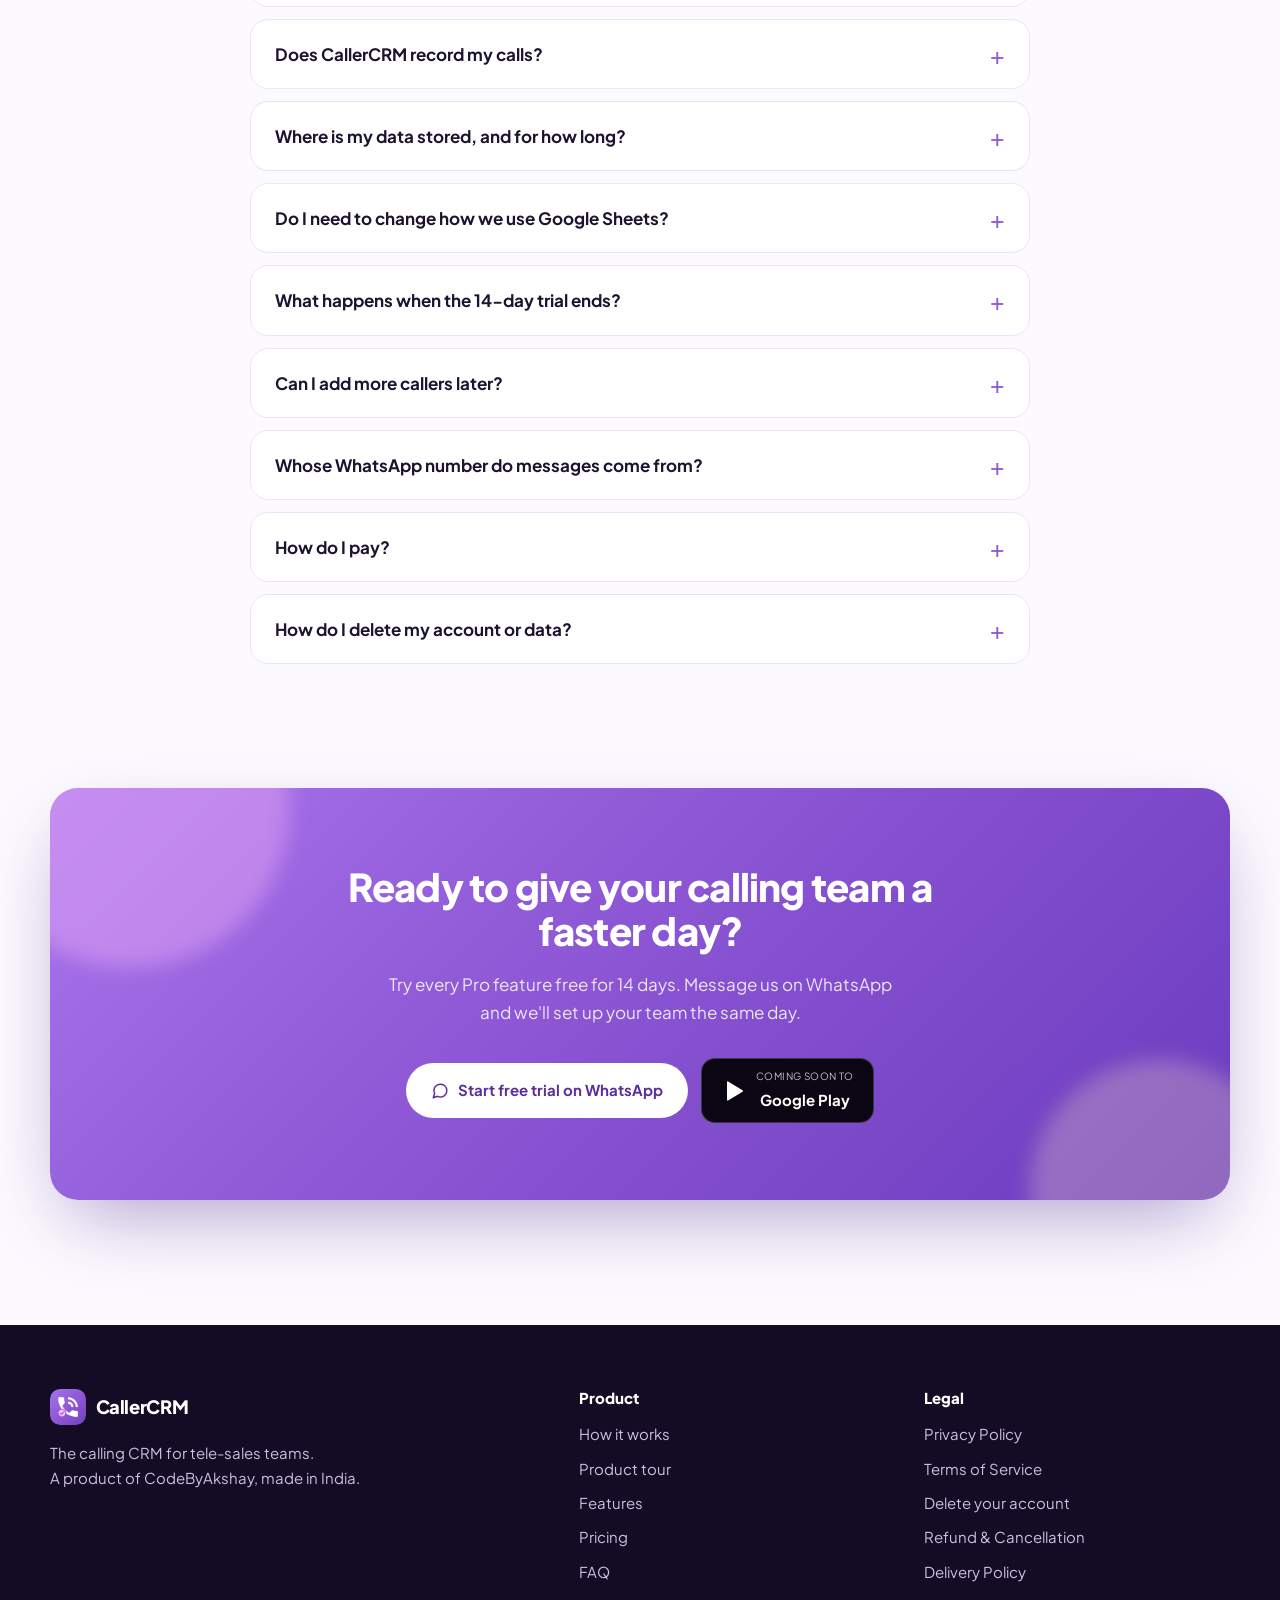
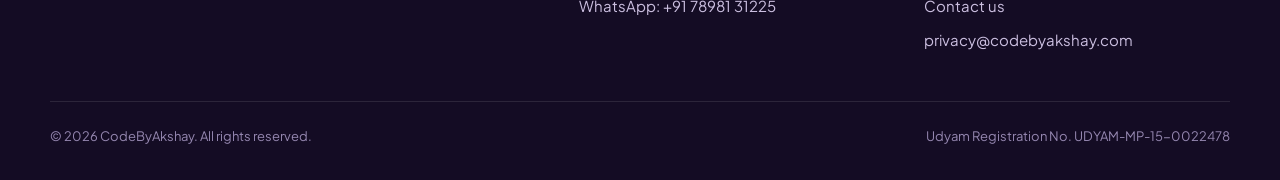
==== commit 3ad5a3f7: "docs(terms): read-only also pauses starting calls in the app Co-Authored-By: Claude Opus 5.5 <norepl" ====
--- a/index.html
+++ b/index.html
@@ -665,7 +665,7 @@
           </details>
           <details>
             <summary>What happens when the 14-day trial ends?</summary>
-            <p>Pick Starter or Pro and keep going. If you haven't picked a plan yet, your account turns read-only: everyone can still log in and see their data, but you can't assign new leads or send WhatsApp messages until you choose a plan. Nothing is deleted early; data follows the normal 40-day retention.</p>
+            <p>Pick Starter or Pro and keep going. If you haven't picked a plan yet, your account turns read-only: everyone can still log in and see their data, but you can't assign new leads, start calls in the app or send WhatsApp messages until you choose a plan. Nothing is deleted early; data follows the normal 40-day retention.</p>
           </details>
           <details>
             <summary>Can I add more callers later?</summary>
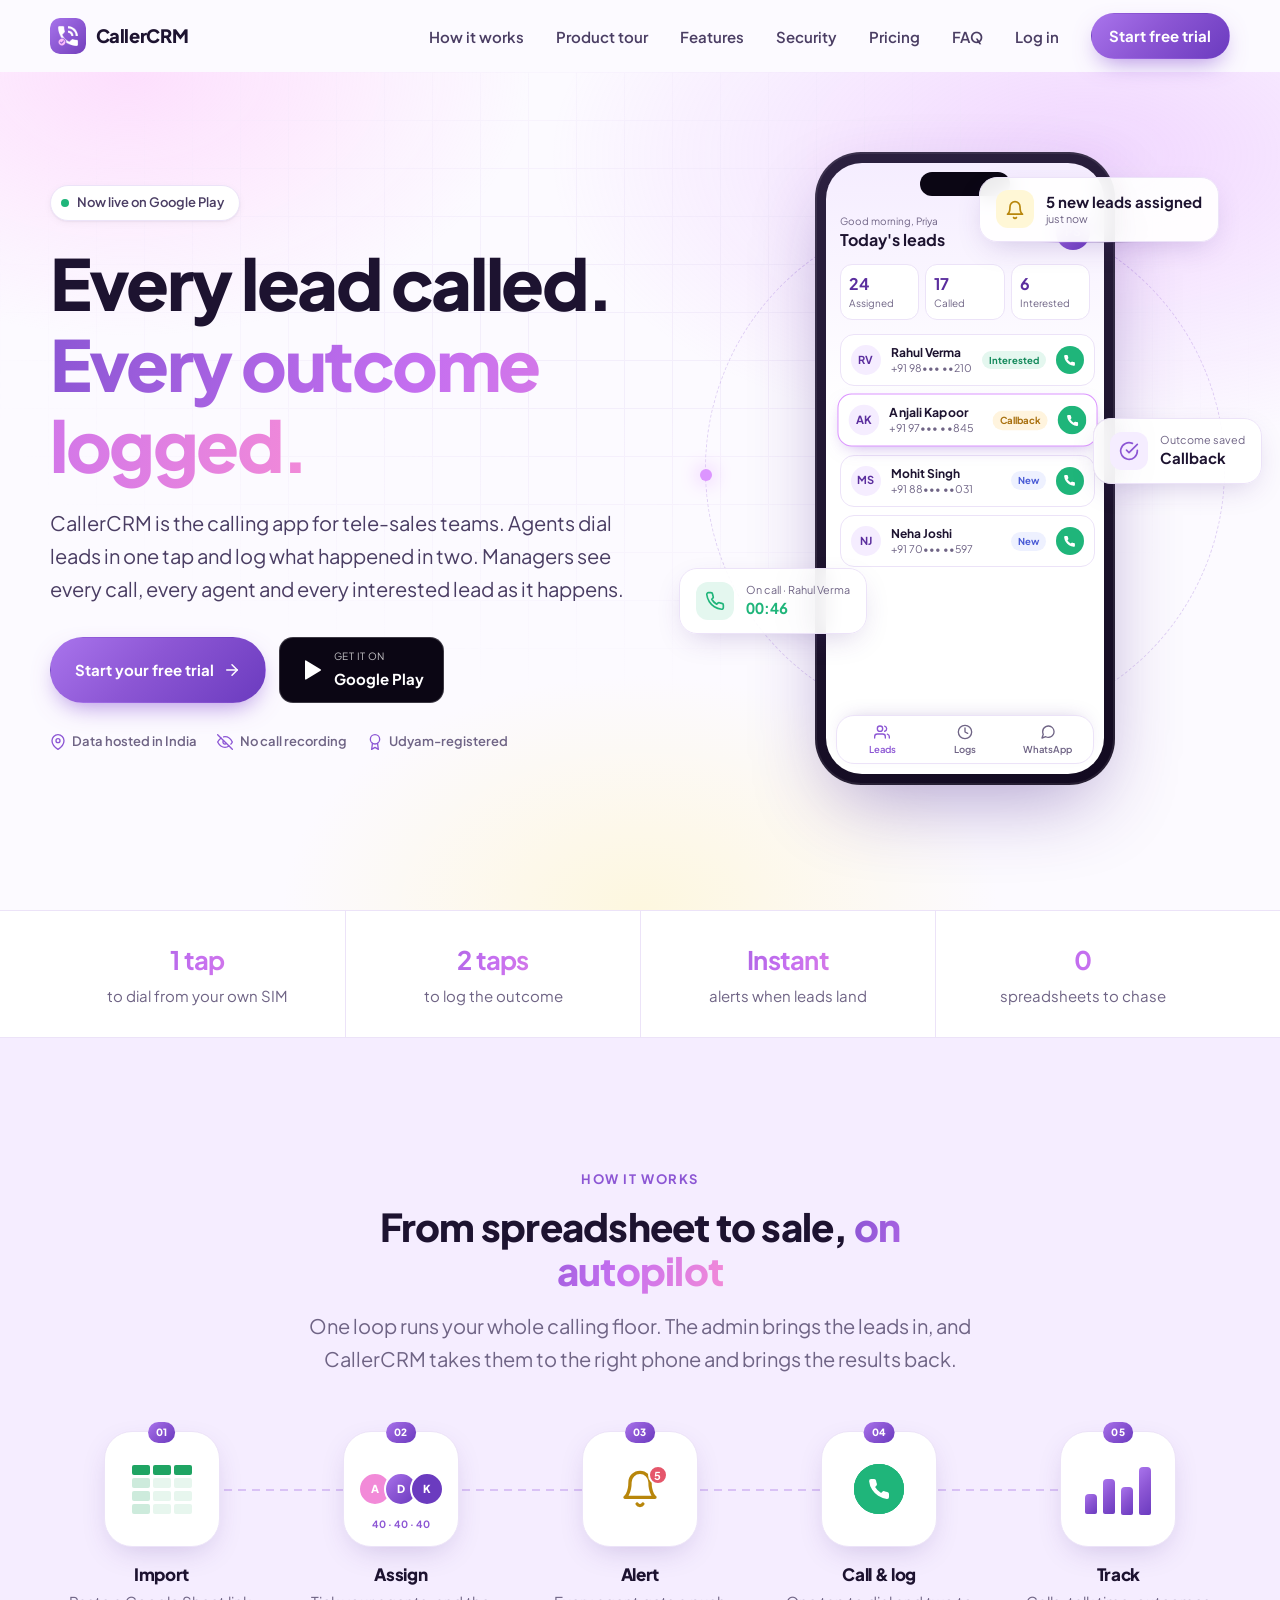
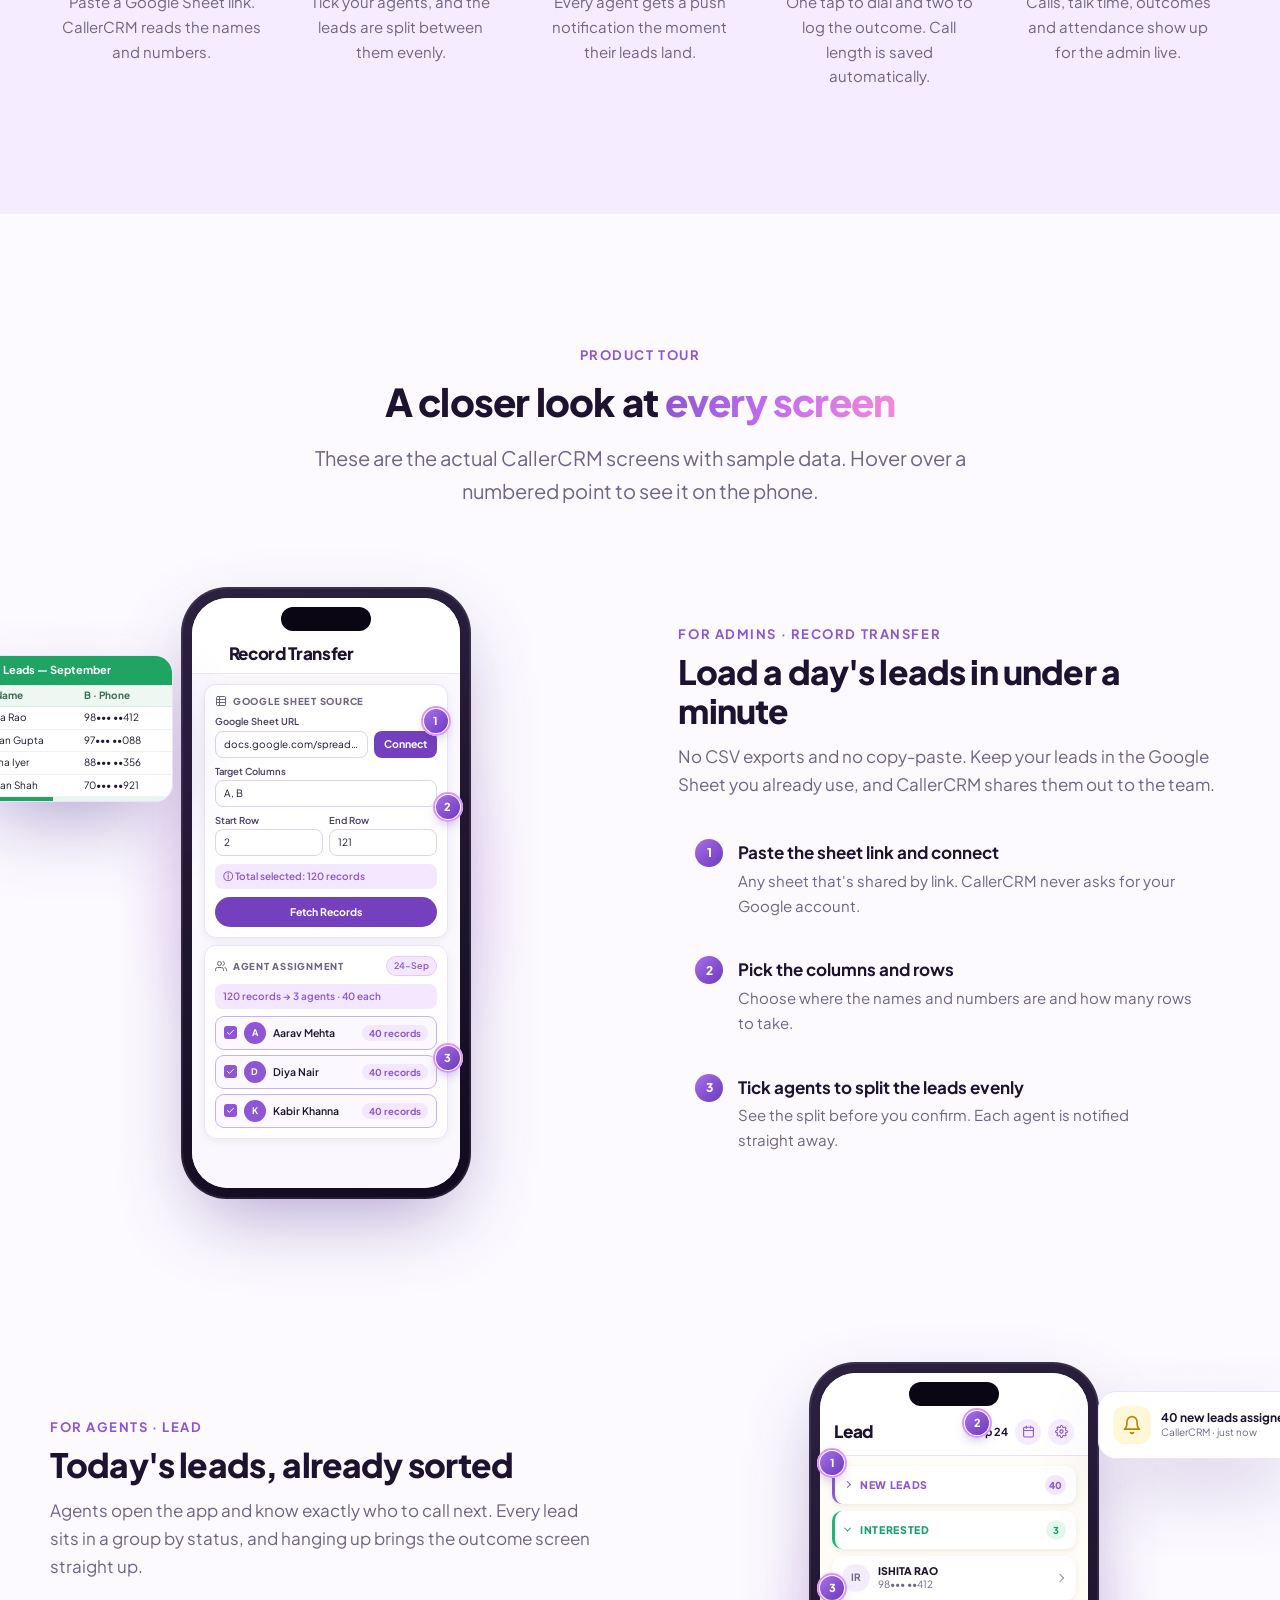
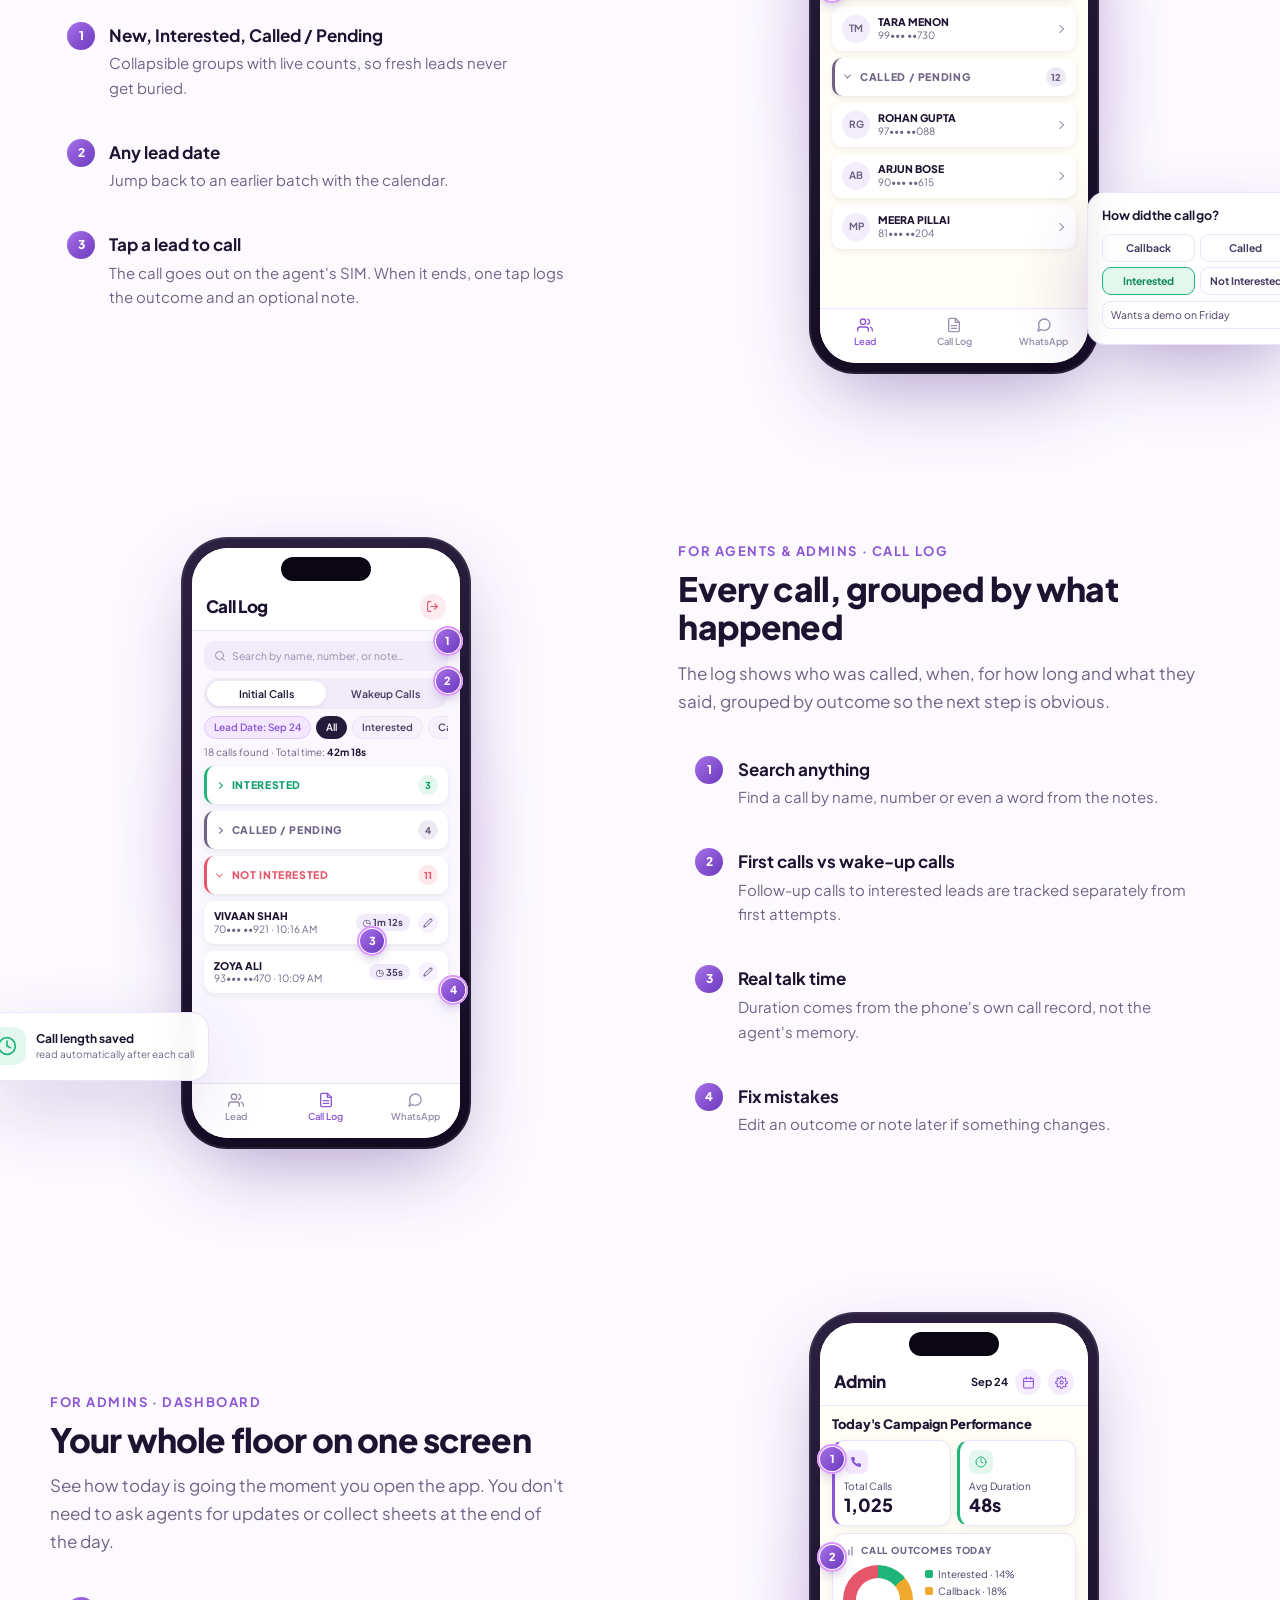
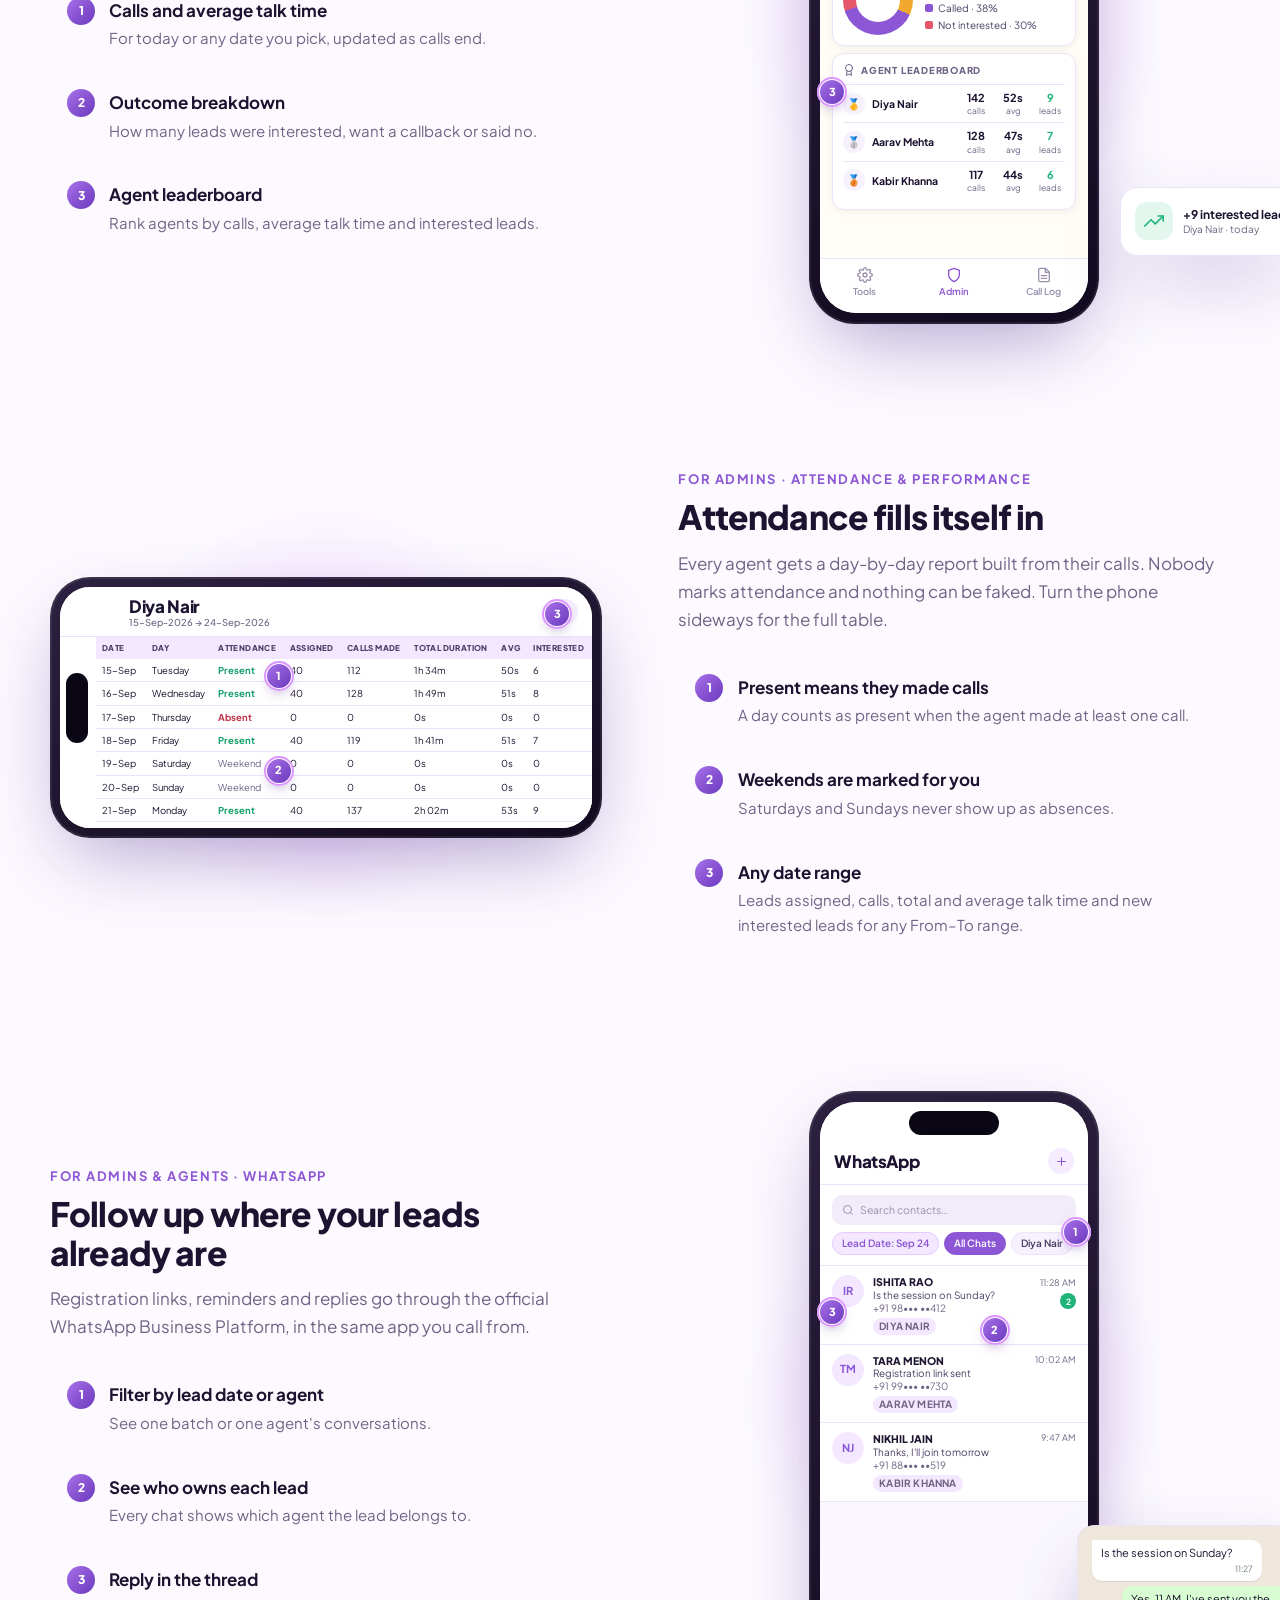
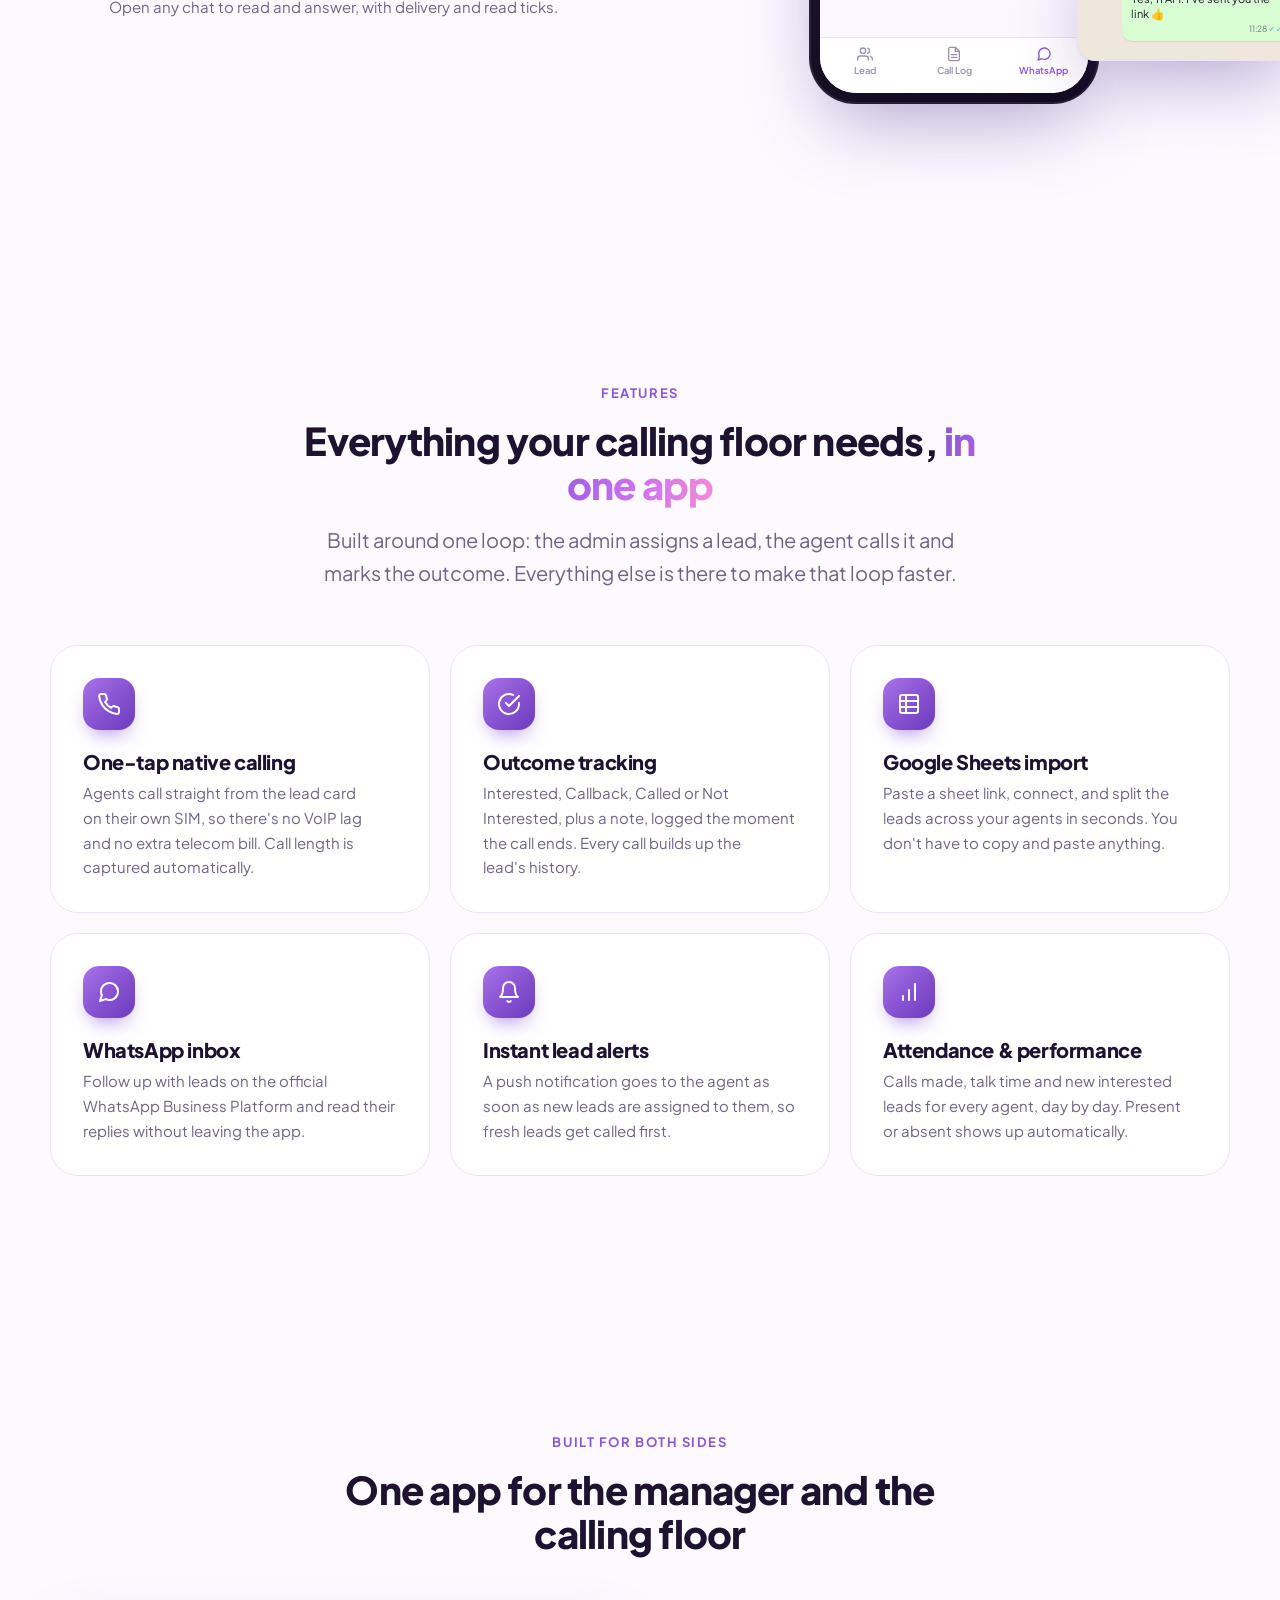
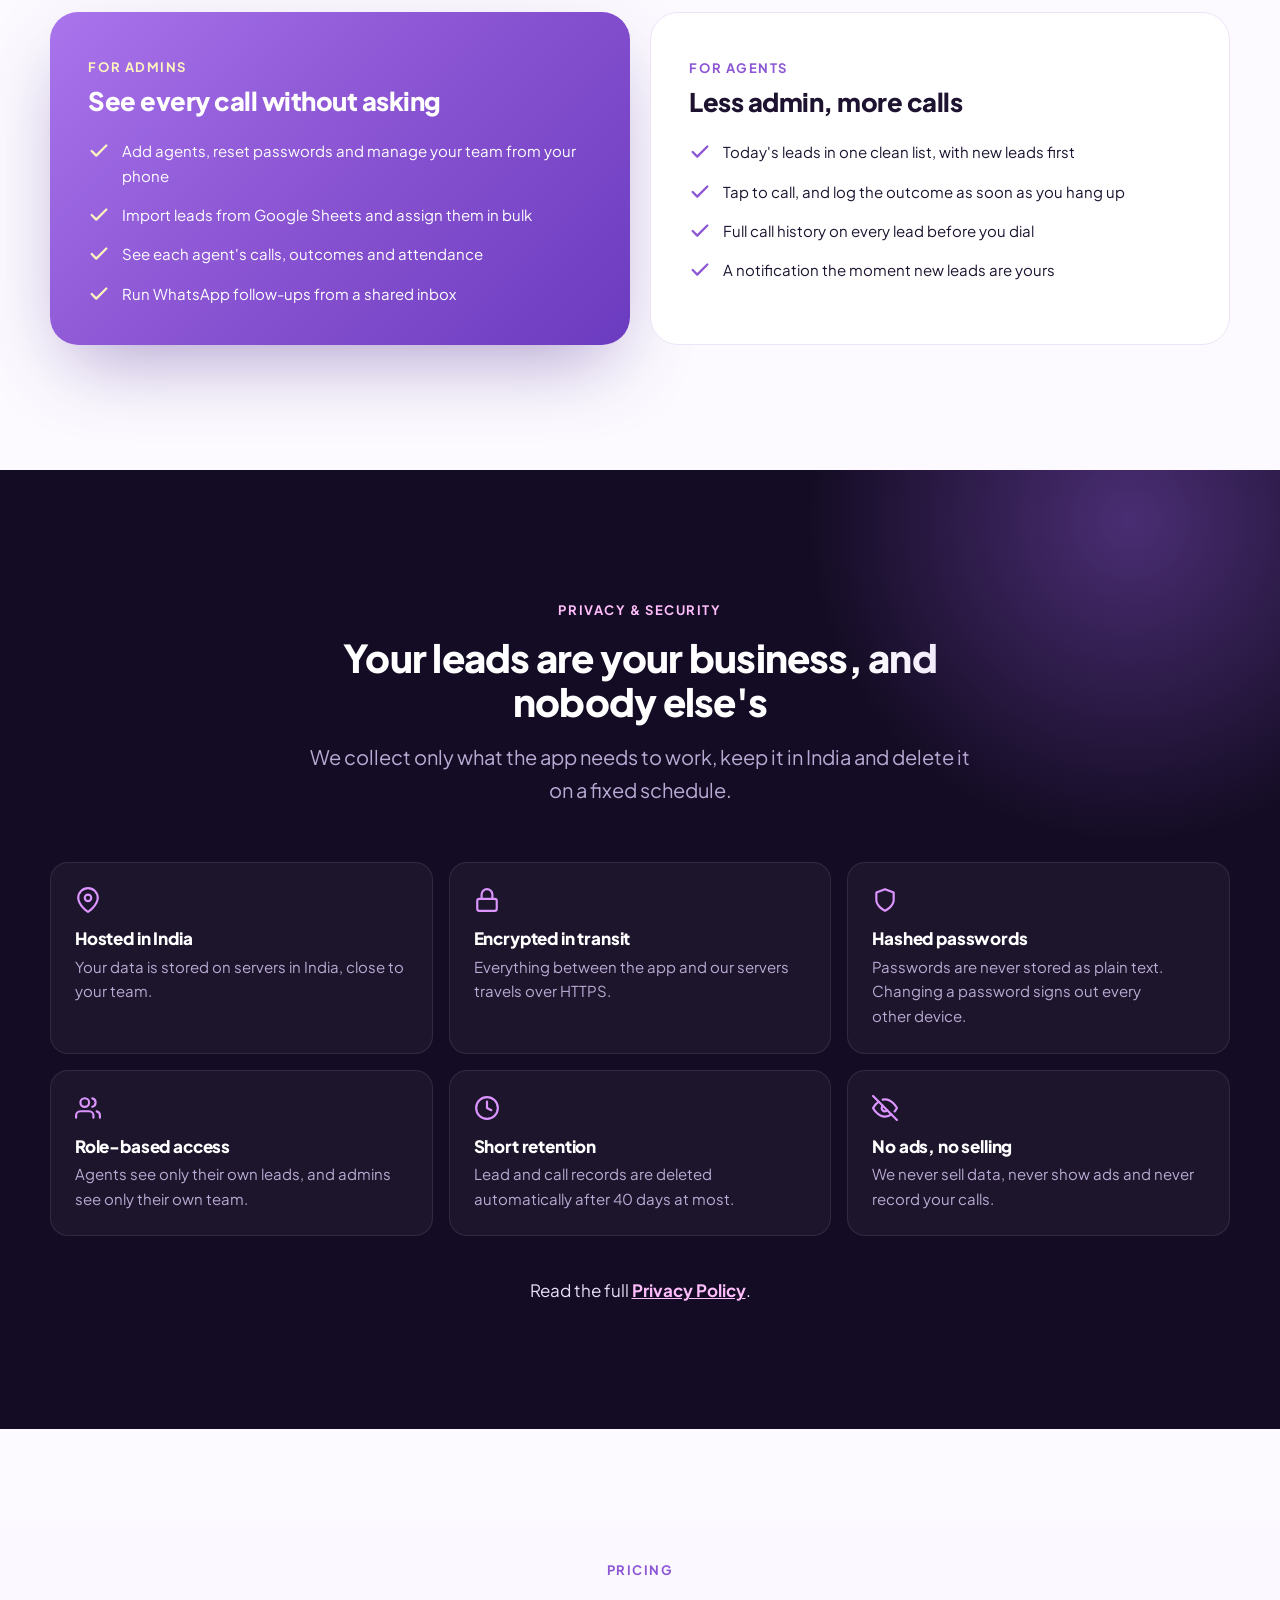
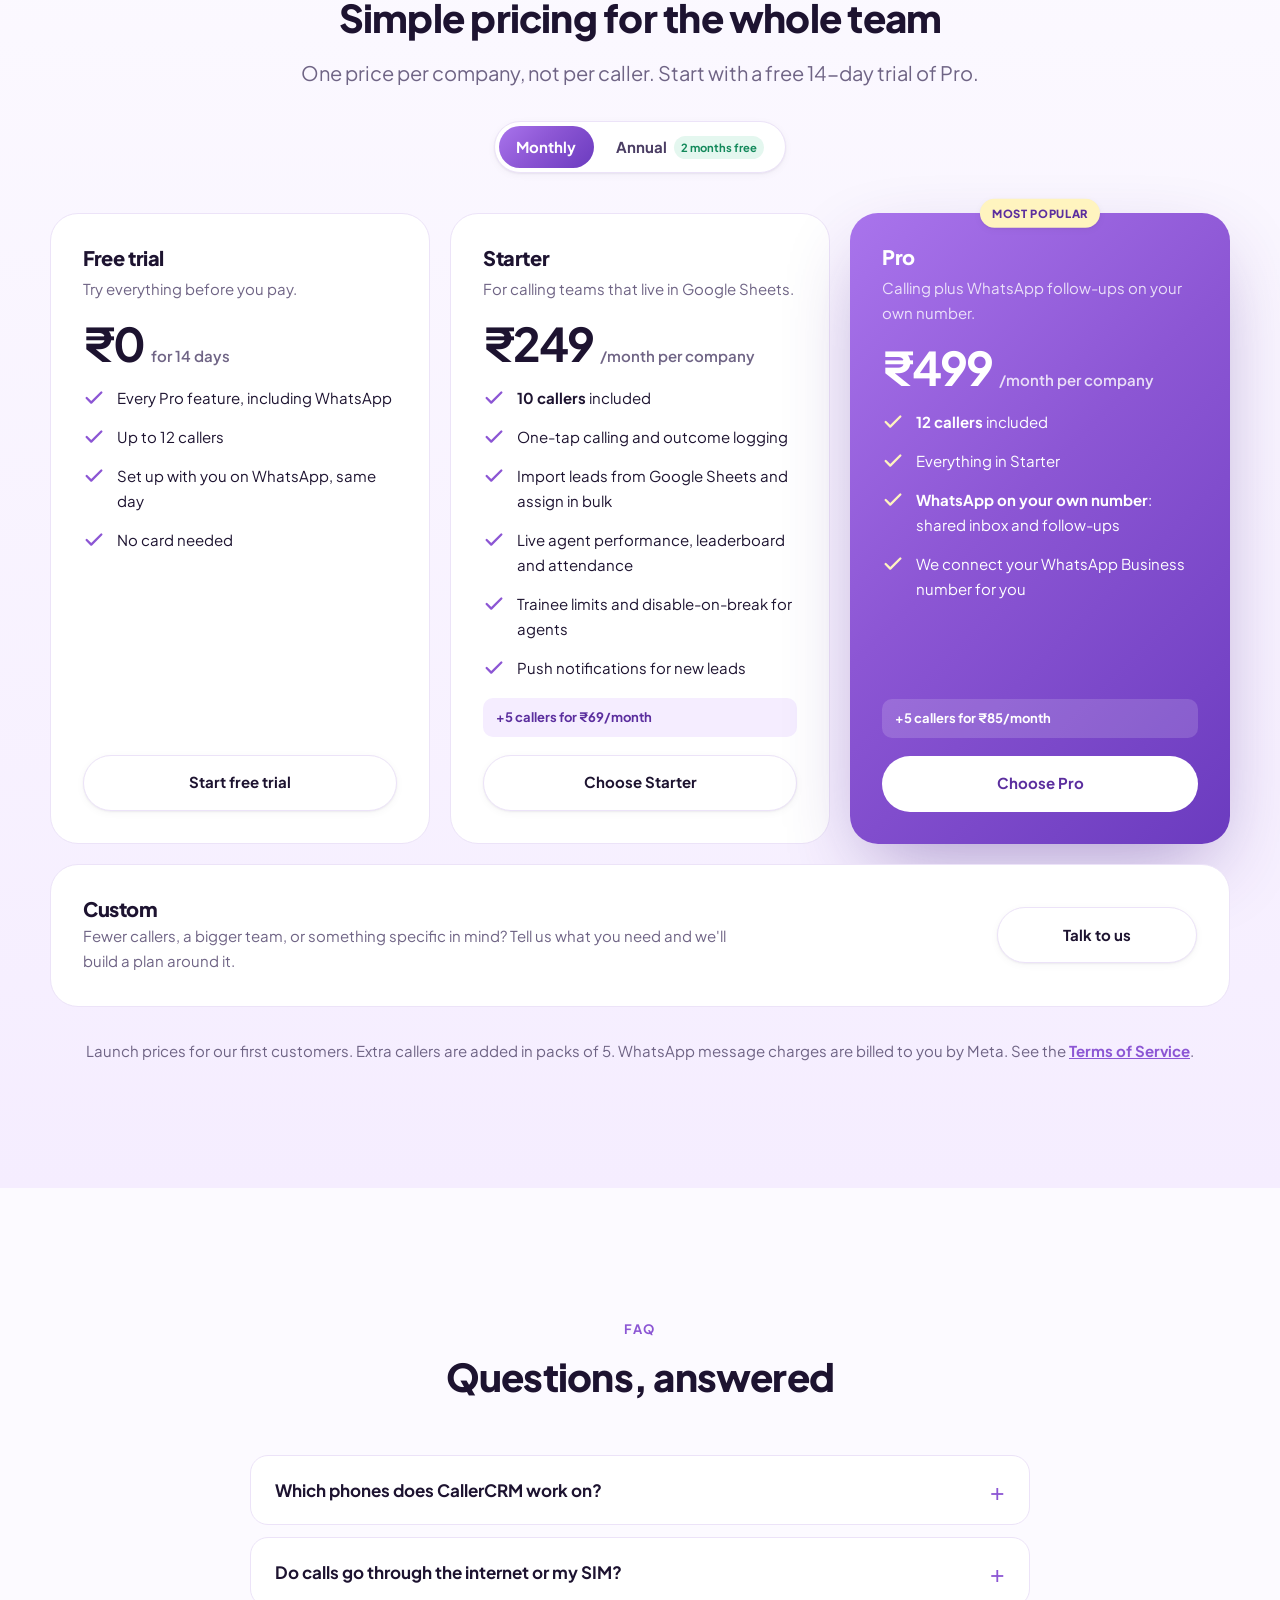
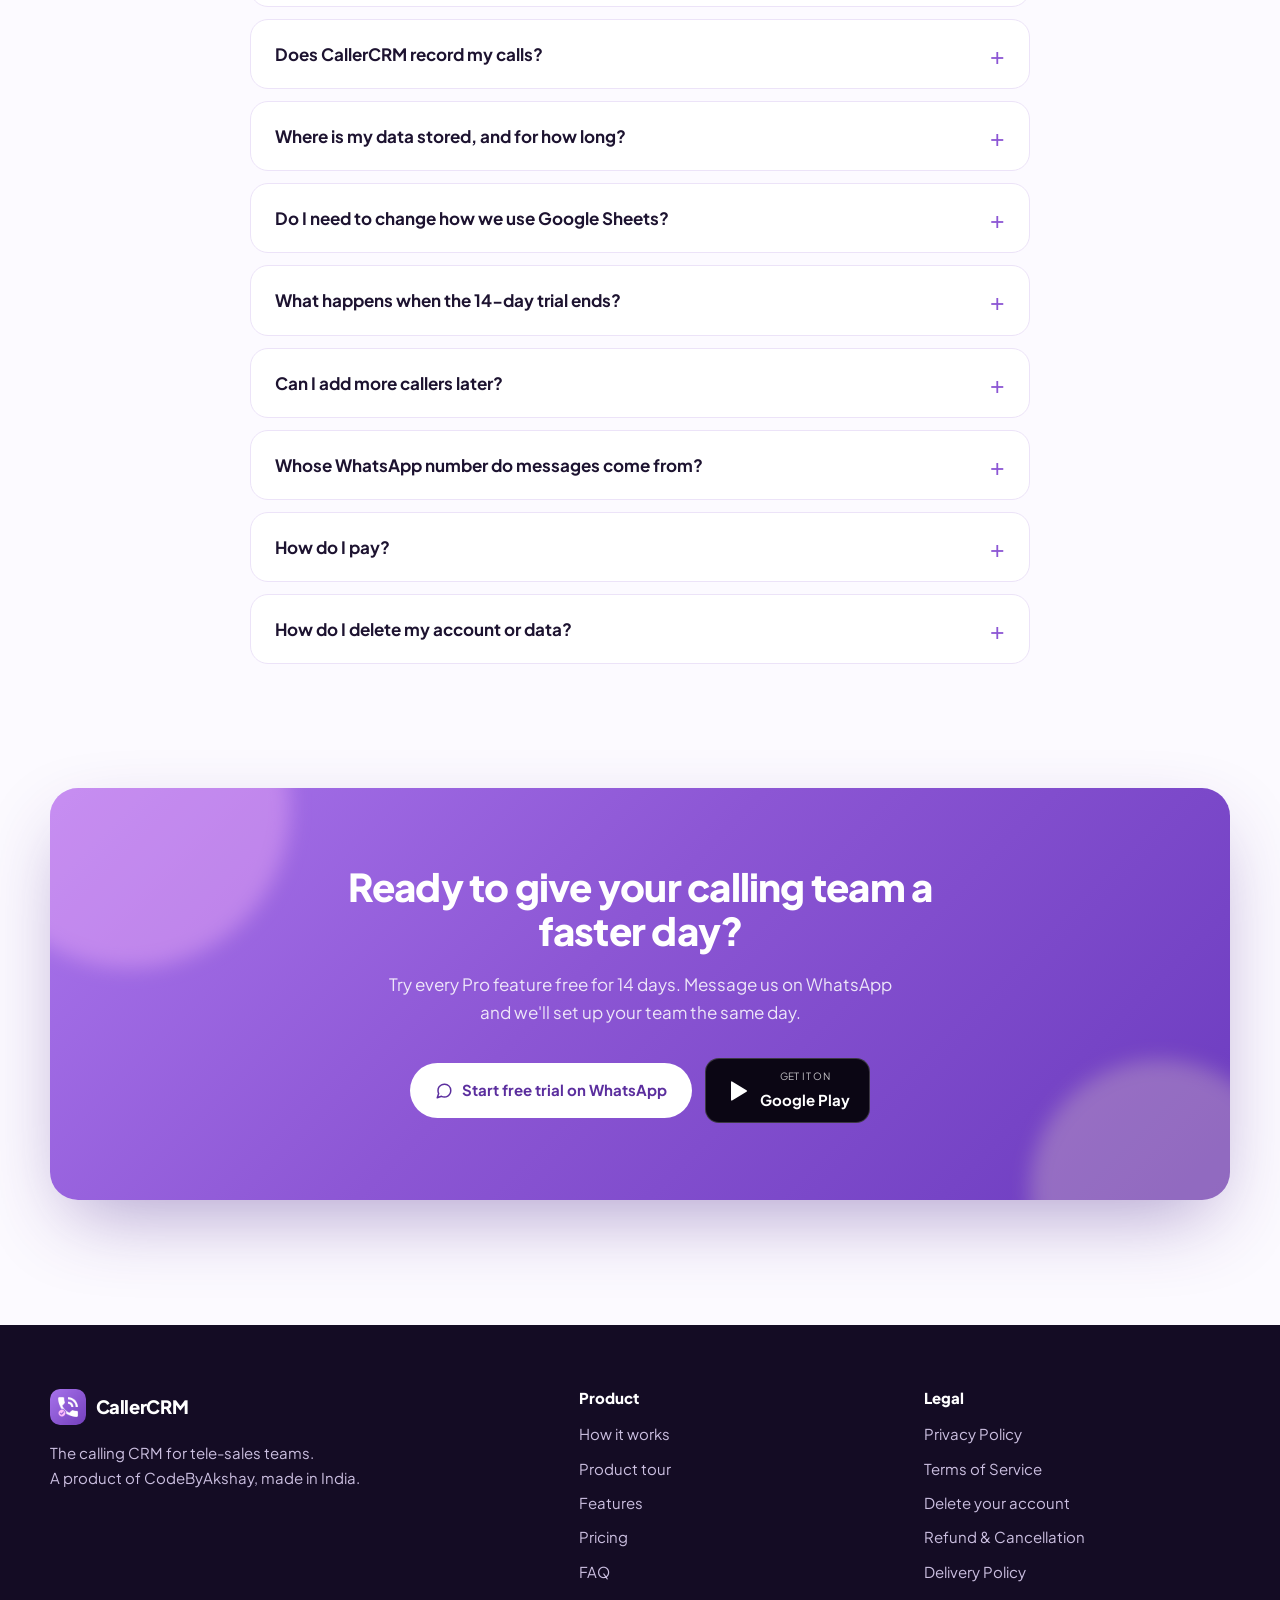
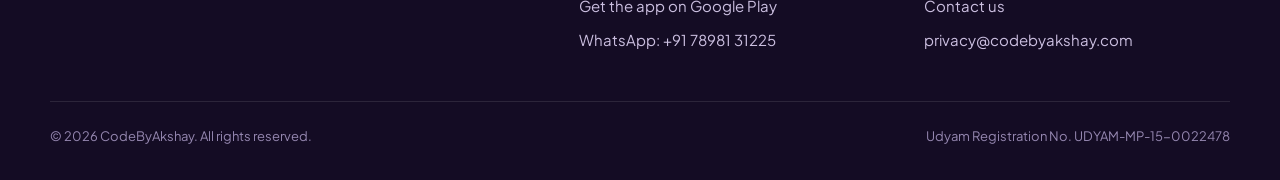
==== commit c19eca04: "feat(home): CallerCRM is live on Google Play Hero pill reads "Now live", the hero and closing CTA ge" ====
--- a/index.html
+++ b/index.html
@@ -39,6 +39,7 @@
     "name": "CallerCRM",
     "operatingSystem": "Android",
     "applicationCategory": "BusinessApplication",
+    "installUrl": "https://play.google.com/store/apps/details?id=com.codebyakshay.callercrm",
     "description": "Calling CRM for tele-sales teams: one-tap dialing, outcome tracking, WhatsApp follow-ups and agent performance reports.",
     "publisher": { "@type": "Organization", "name": "CodeByAkshay", "email": "privacy@codebyakshay.com" }
   }
@@ -75,7 +76,7 @@
     <section class="hero">
       <div class="container hero-grid">
         <div>
-          <span class="pill" data-rise><span class="dot"></span>Now in closed testing on Google Play</span>
+          <span class="pill" data-rise><span class="dot"></span>Now live on Google Play</span>
           <h1 data-rise style="--delay:.08s">Every lead called.<br><span class="gradient-text">Every outcome logged.</span></h1>
           <p class="hero-lede" data-rise style="--delay:.16s">CallerCRM is the calling app for tele-sales teams. Agents dial leads in one tap and log what happened in two. Managers see every call, every agent and every interested lead as it happens.</p>
           <div class="hero-actions" data-rise style="--delay:.24s">
@@ -83,7 +84,10 @@
               Start your free trial
               <svg aria-hidden="true"><use href="/assets/img/icons.svg#arrow-right"/></svg>
             </a>
-            <a class="btn btn-ghost" href="#how">See how it works</a>
+            <a class="play-badge" href="https://play.google.com/store/apps/details?id=com.codebyakshay.callercrm" target="_blank" rel="noopener" aria-label="Get CallerCRM on Google Play">
+              <svg aria-hidden="true"><use href="/assets/img/icons.svg#play"/></svg>
+              <span><small>Get it on</small><b>Google Play</b></span>
+            </a>
           </div>
           <ul class="hero-trust" data-rise style="--delay:.32s">
             <li><svg aria-hidden="true"><use href="/assets/img/icons.svg#pin"/></svg>Data hosted in India</li>
@@ -645,7 +649,7 @@
         <div class="faq-list" data-reveal>
           <details>
             <summary>Which phones does CallerCRM work on?</summary>
-            <p>CallerCRM is available for Android phones and is currently in closed testing on Google Play. Message us on WhatsApp to join.</p>
+            <p>CallerCRM is available for Android phones on <a href="https://play.google.com/store/apps/details?id=com.codebyakshay.callercrm" target="_blank" rel="noopener">Google Play</a>. An iPhone version is on the way.</p>
           </details>
           <details>
             <summary>Do calls go through the internet or my SIM?</summary>
@@ -698,10 +702,10 @@
               <svg aria-hidden="true"><use href="/assets/img/icons.svg#chat"/></svg>
               Start free trial on WhatsApp
             </a>
-            <span class="play-badge" aria-label="Coming soon to Google Play">
+            <a class="play-badge" href="https://play.google.com/store/apps/details?id=com.codebyakshay.callercrm" target="_blank" rel="noopener" aria-label="Get CallerCRM on Google Play">
               <svg aria-hidden="true"><use href="/assets/img/icons.svg#play"/></svg>
-              <span><small>Coming soon to</small><b>Google Play</b></span>
-            </span>
+              <span><small>Get it on</small><b>Google Play</b></span>
+            </a>
           </div>
         </div>
       </div>
@@ -724,6 +728,7 @@
             <li><a href="/#features">Features</a></li>
             <li><a href="/#pricing">Pricing</a></li>
             <li><a href="/#faq">FAQ</a></li>
+            <li><a href="https://play.google.com/store/apps/details?id=com.codebyakshay.callercrm" target="_blank" rel="noopener">Get the app on Google Play</a></li>
             <li><a href="https://wa.me/917898131225?text=Hi%2C%20I%27d%20like%20to%20start%20a%20CallerCRM%20free%20trial.%0ACompany%3A%20%0ANumber%20of%20callers%3A%20" target="_blank" rel="noopener">WhatsApp: +91 78981 31225</a></li>
           </ul>
         </div>
--- a/assets/css/home.css
+++ b/assets/css/home.css
@@ -433,7 +433,9 @@
 .play-badge small { display: block; font-size: 10px; opacity: 0.75; letter-spacing: 0.04em; text-transform: uppercase; }
 .play-badge b { font-size: var(--fs-sm); }
 .cta-actions { display: flex; flex-wrap: wrap; align-items: center; justify-content: center; gap: 0.8rem; }
-.cta-actions .play-badge { margin: 0; }
+.hero-actions .play-badge, .cta-actions .play-badge { margin: 0; }
+a.play-badge { transition: transform 0.2s var(--ease), border-color 0.2s var(--ease); }
+a.play-badge:hover { transform: translateY(-2px); border-color: rgb(255 255 255 / 0.45); }
 
 /* ── Responsive ─────────────────────────────────────── */
 @media (max-width: 1000px) {
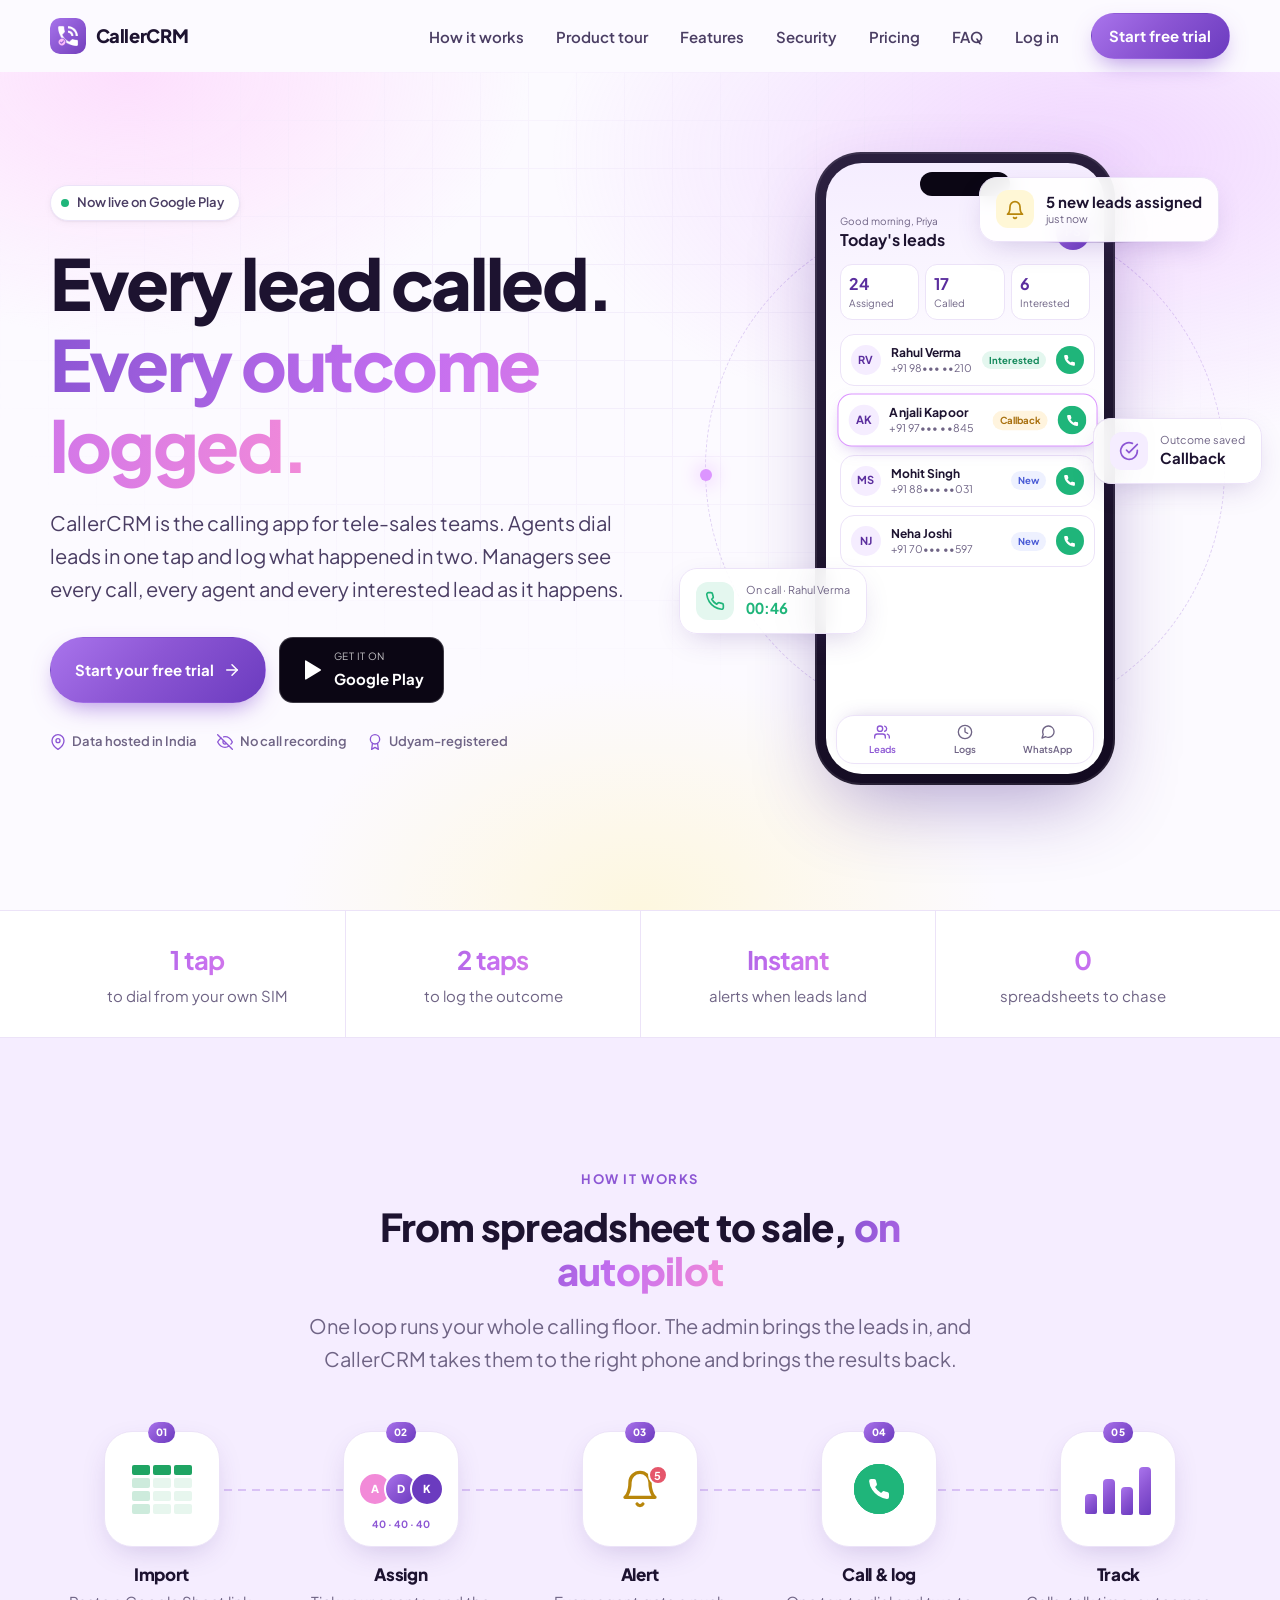
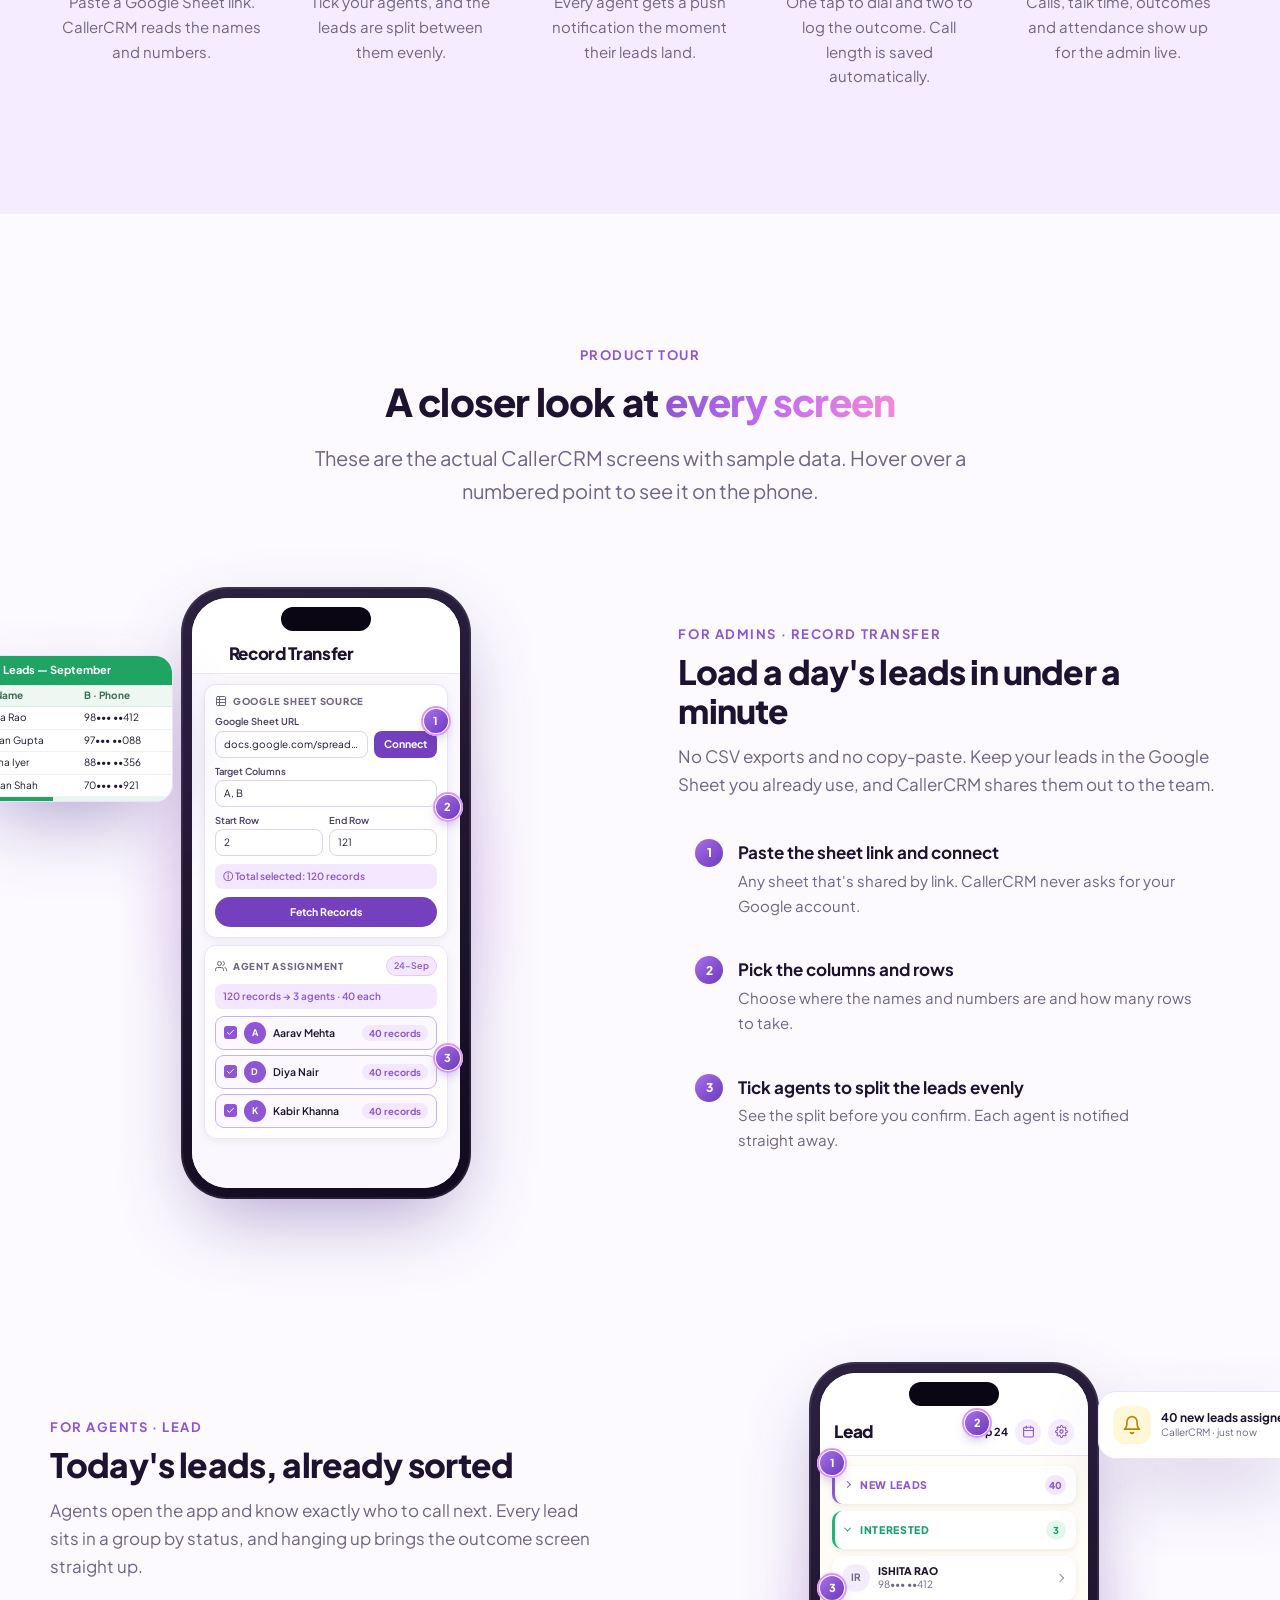
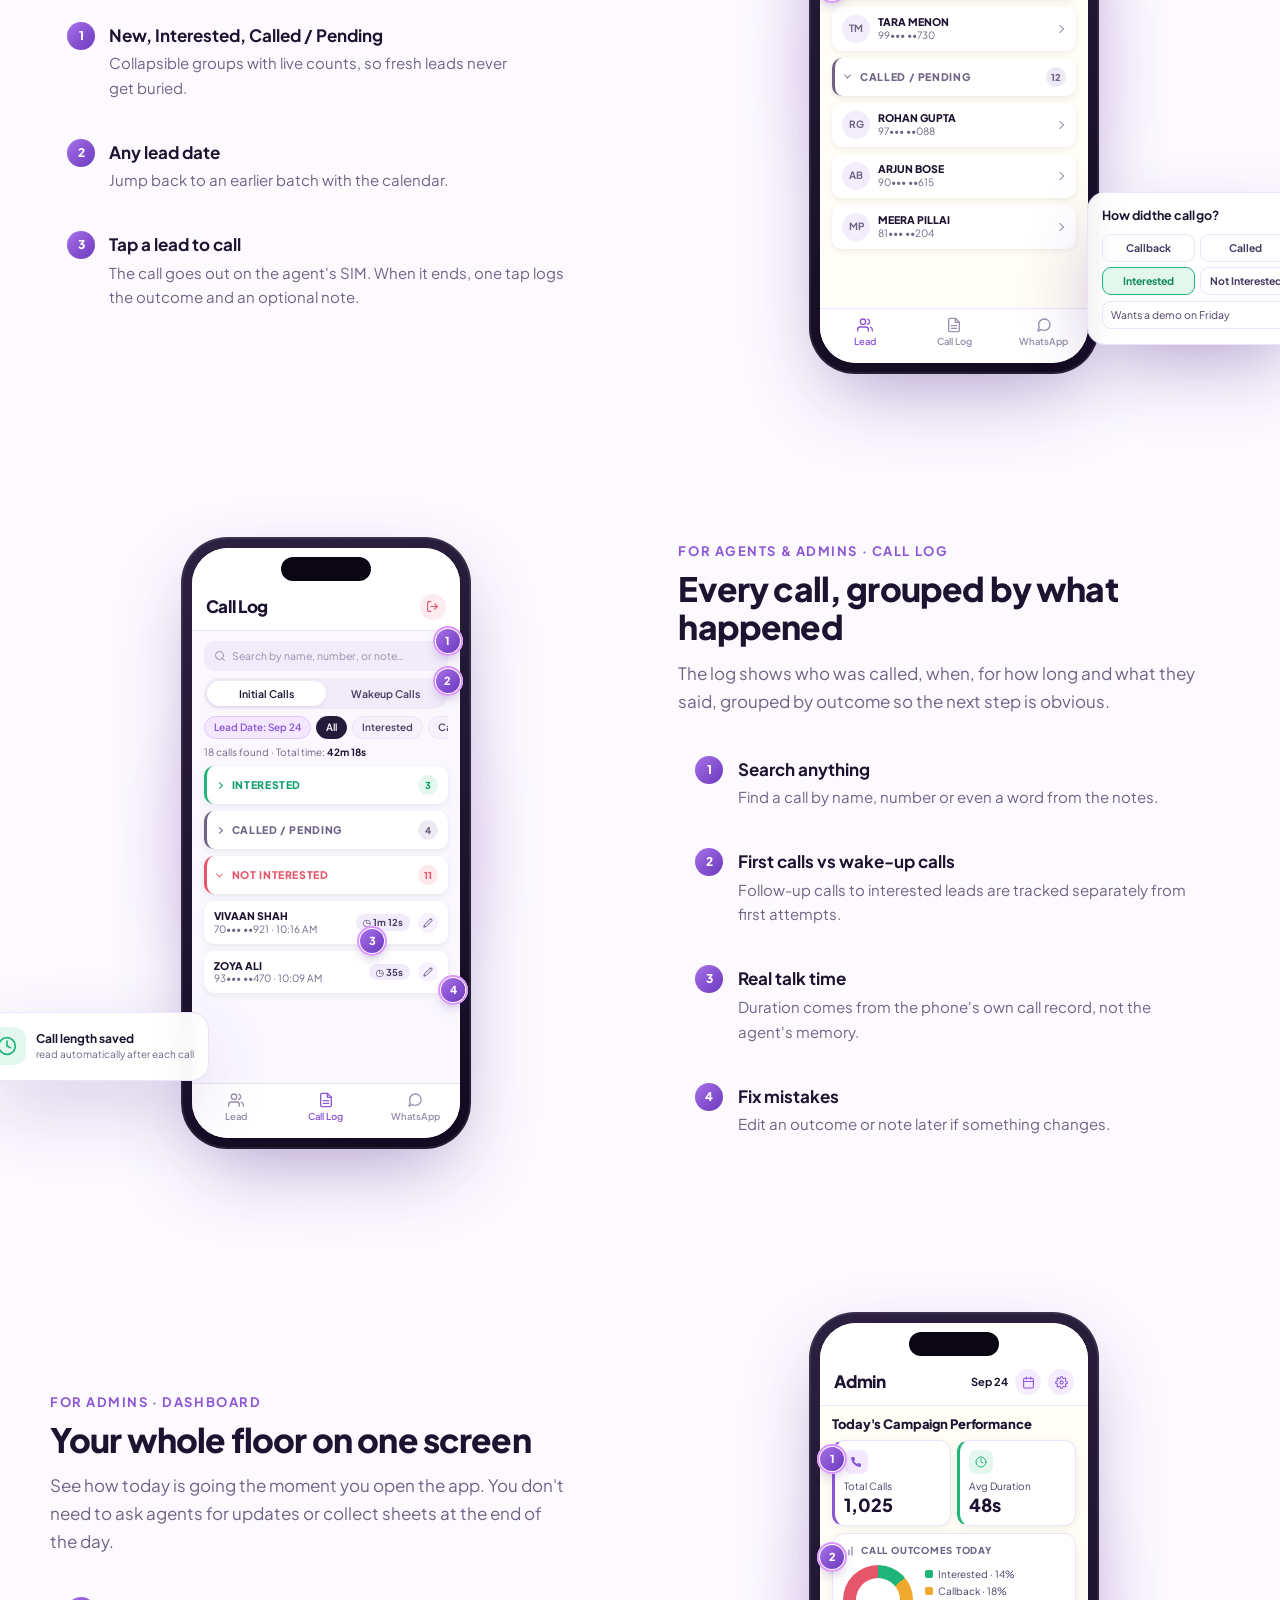
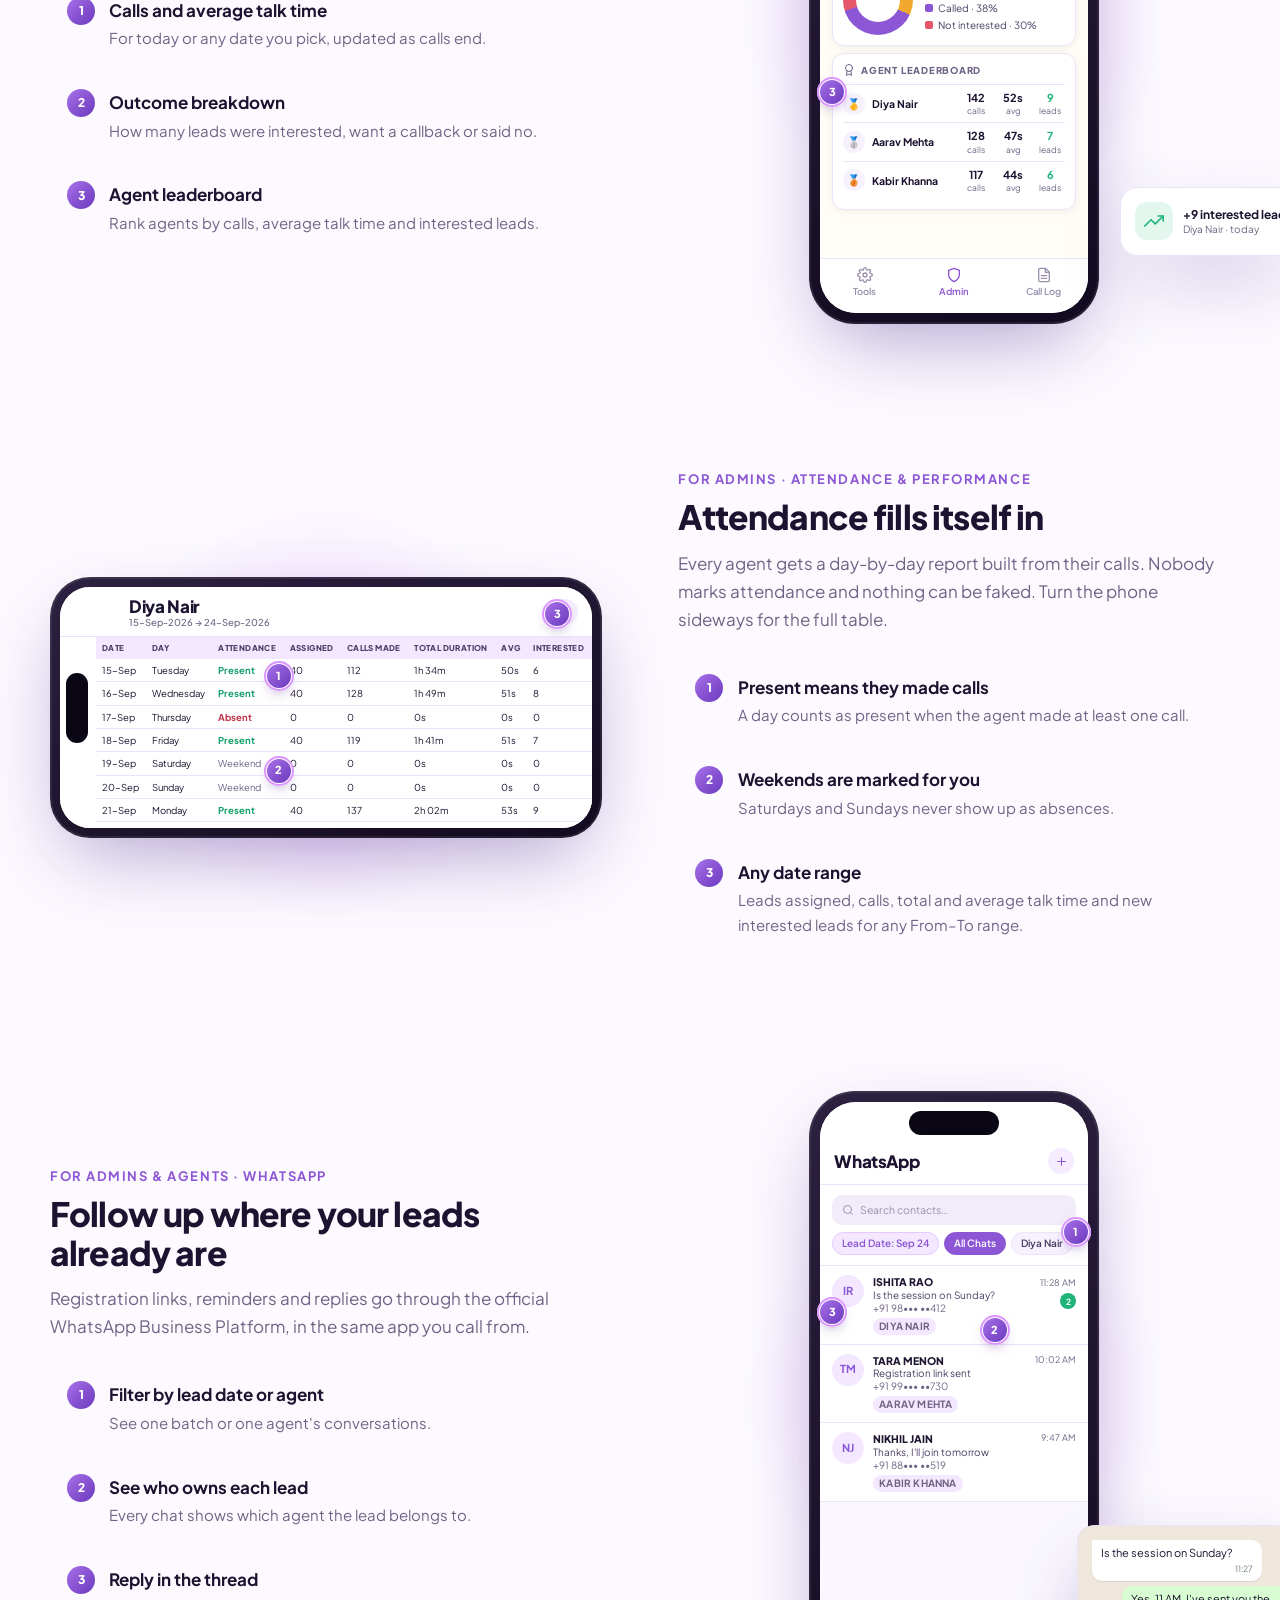
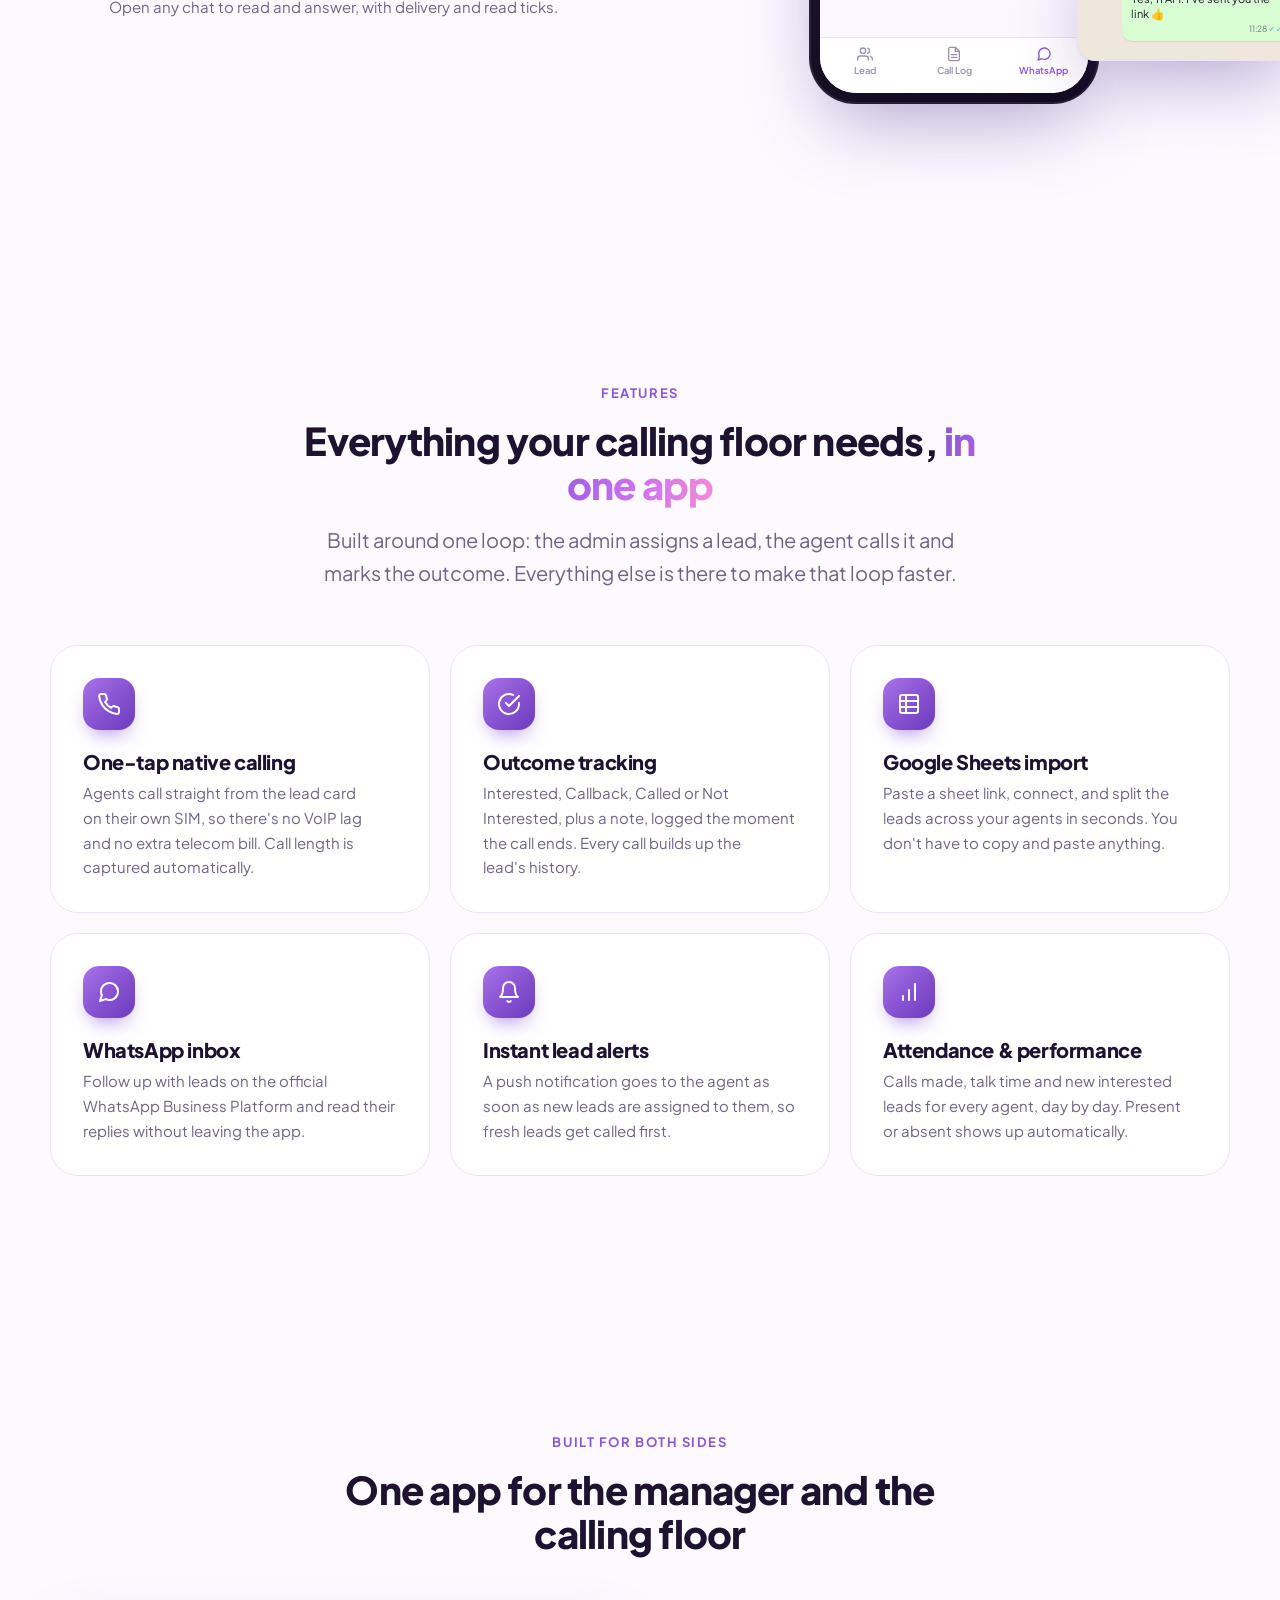
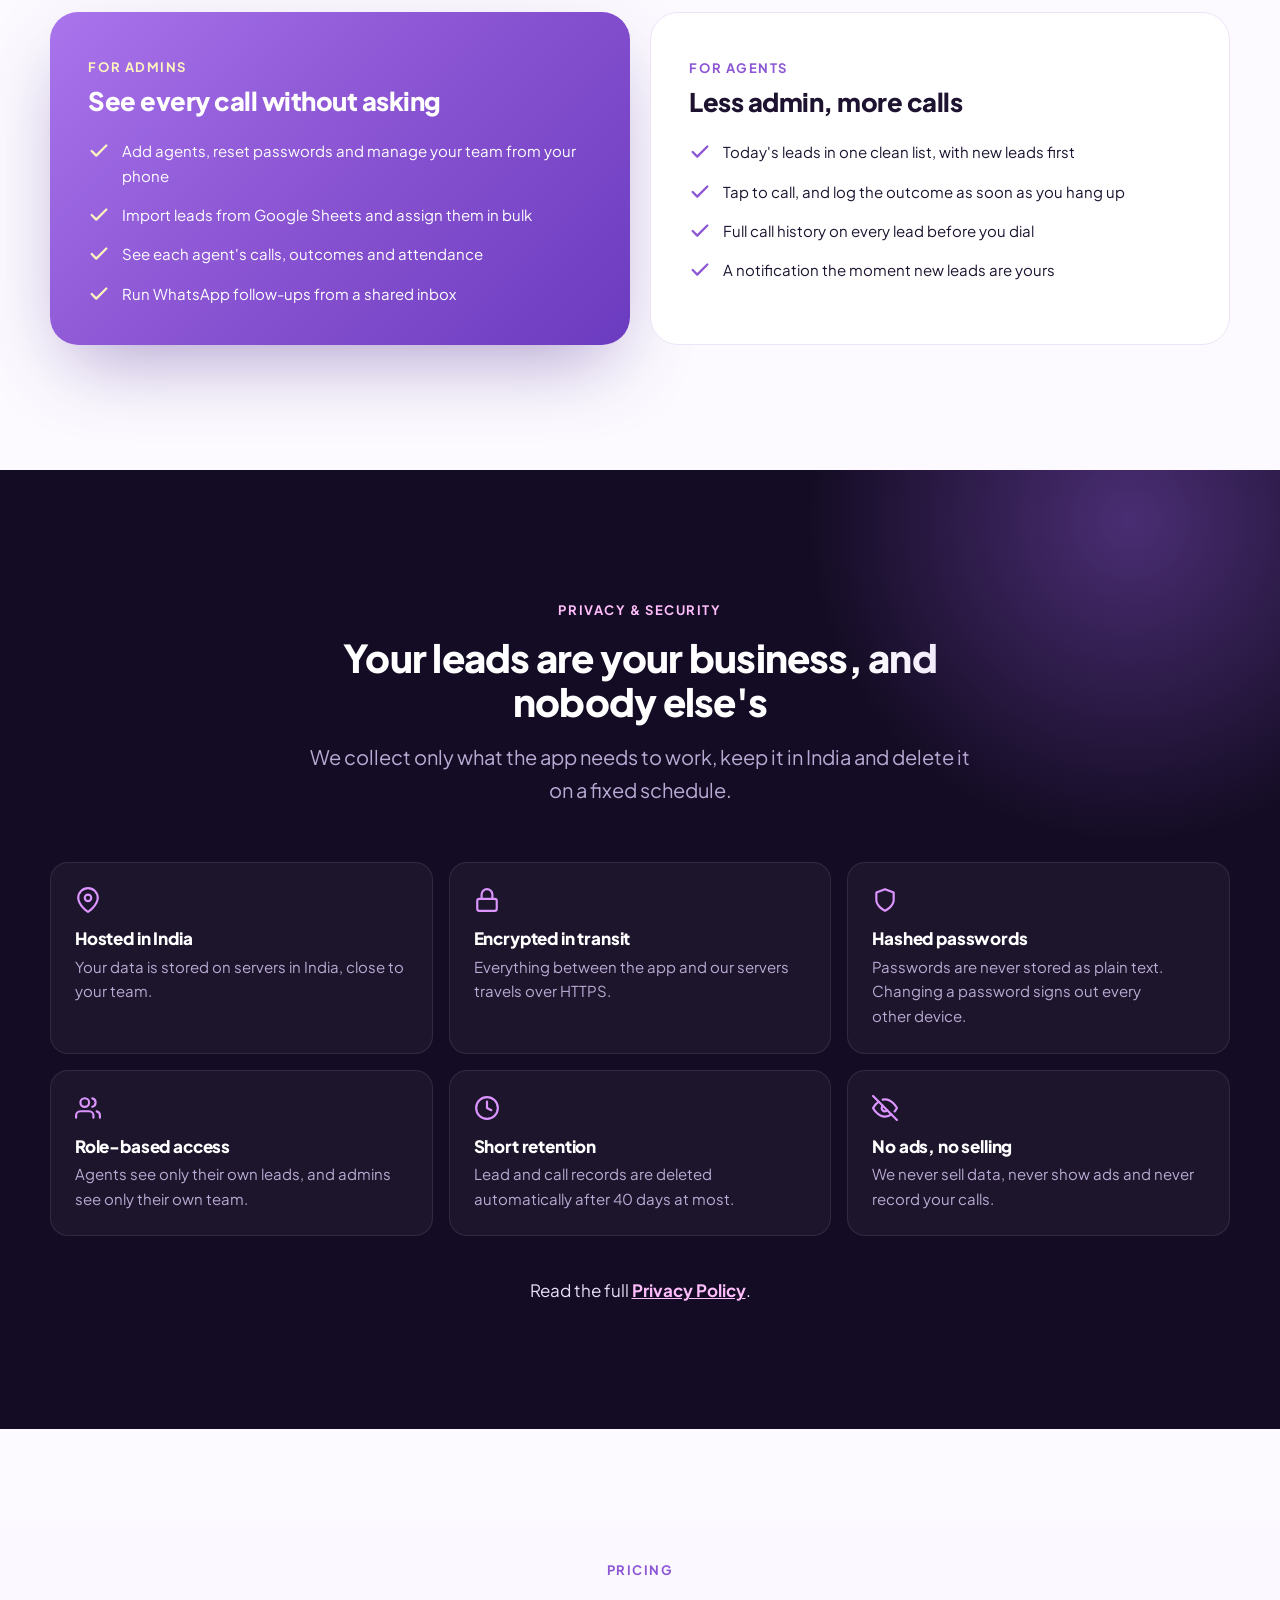
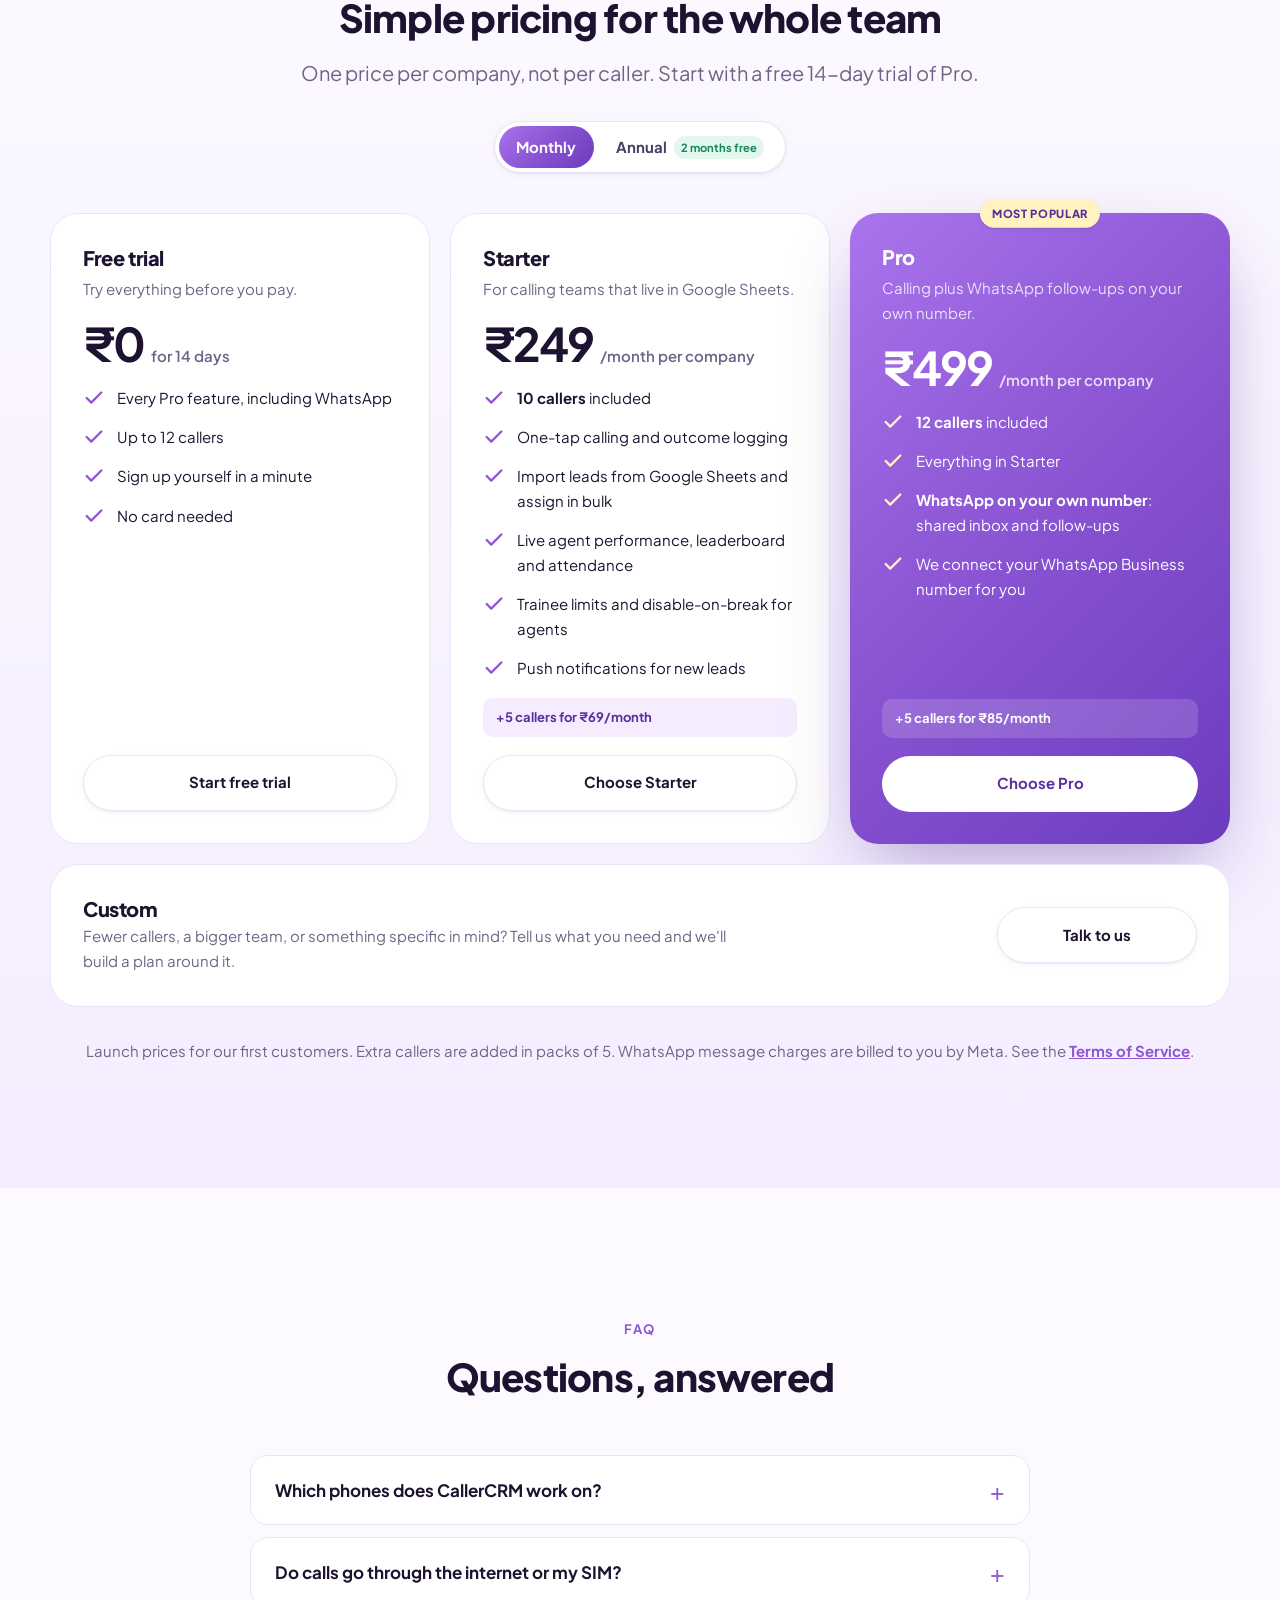
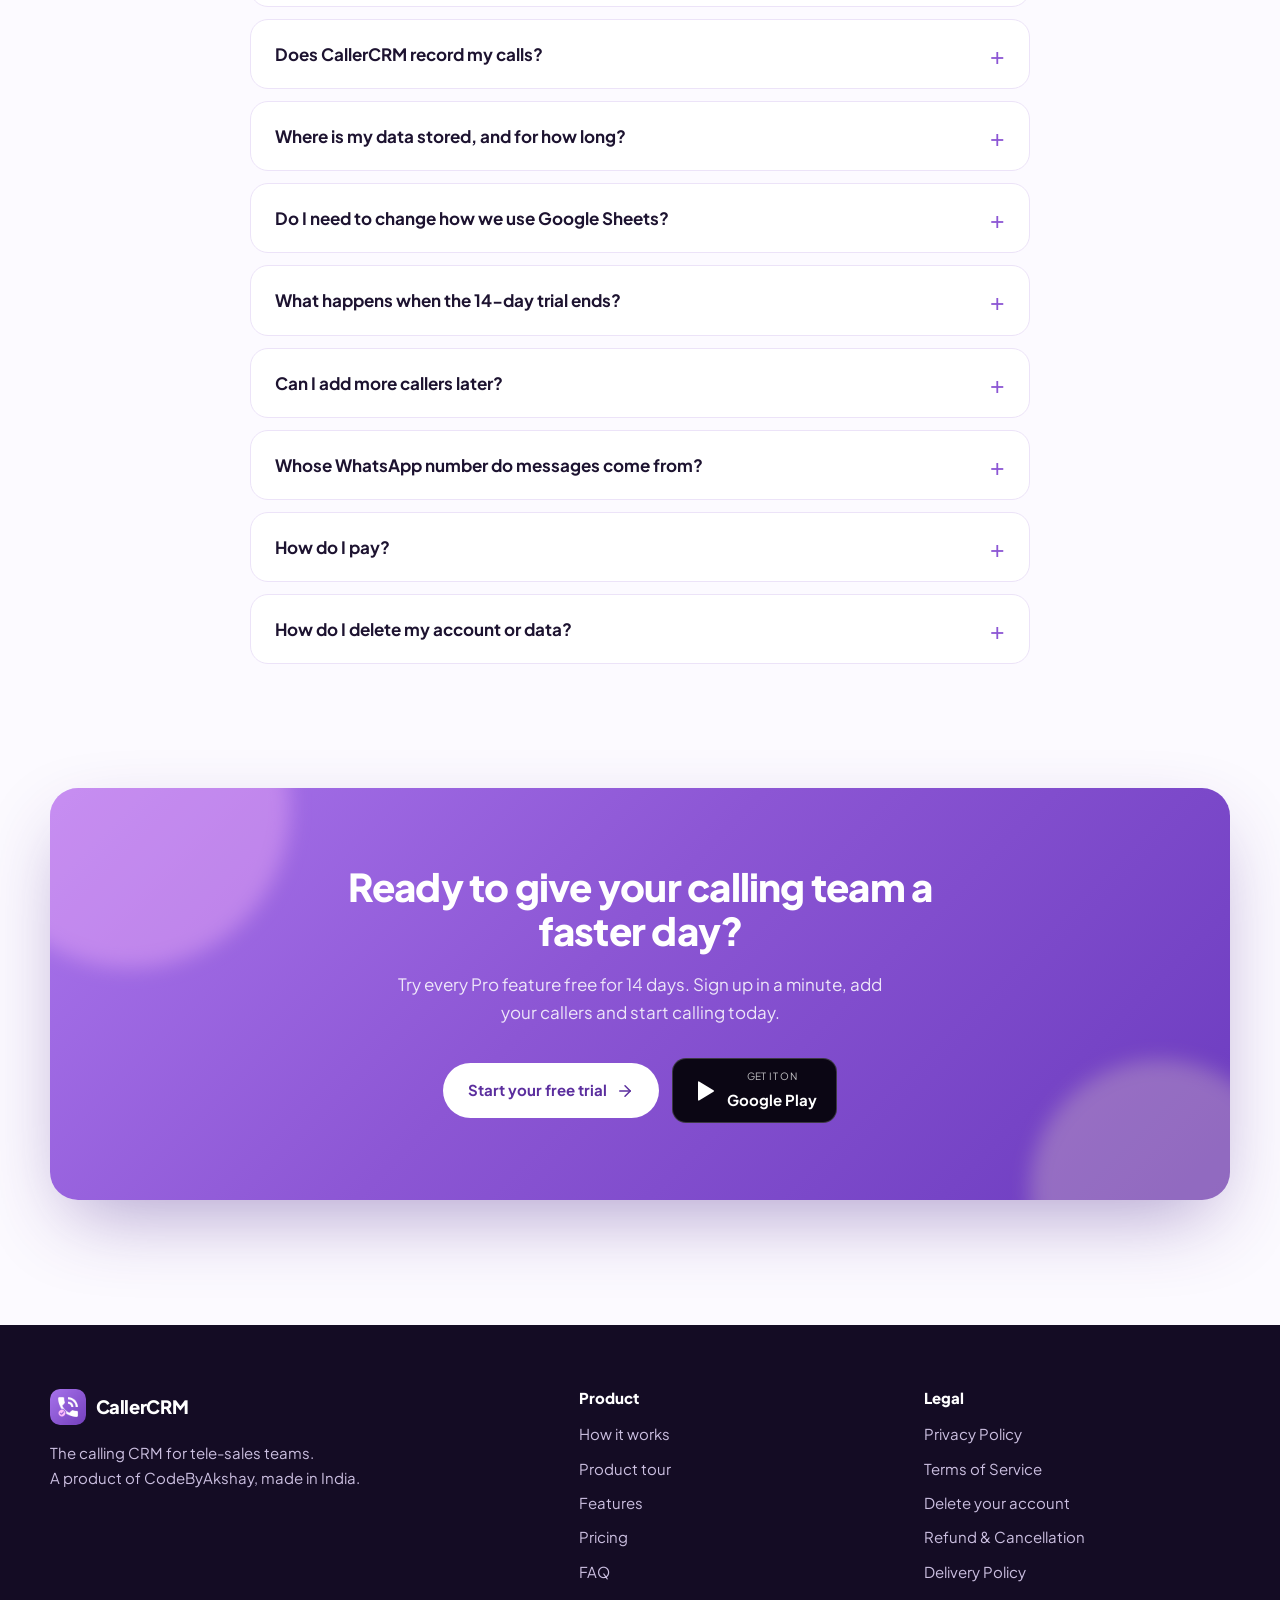
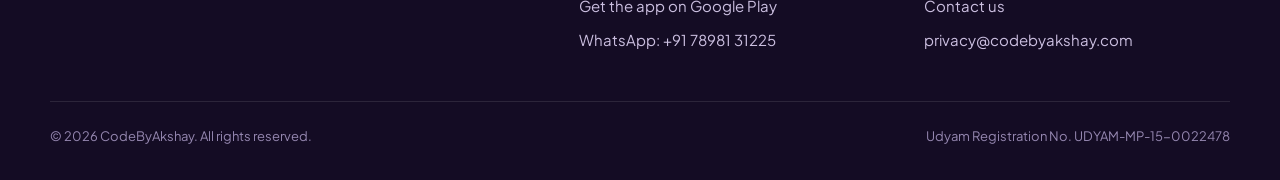
==== commit 7b020c3d: "fix(home): trial is self sign-up now, not set up over WhatsApp Closing CTA button and text, and the " ====
--- a/index.html
+++ b/index.html
@@ -587,7 +587,7 @@
             <ul class="checklist">
                 <li><svg aria-hidden="true"><use href="/assets/img/icons.svg#check"/></svg><span>Every Pro feature, including WhatsApp</span></li>
                 <li><svg aria-hidden="true"><use href="/assets/img/icons.svg#check"/></svg><span>Up to 12 callers</span></li>
-                <li><svg aria-hidden="true"><use href="/assets/img/icons.svg#check"/></svg><span>Set up with you on WhatsApp, same day</span></li>
+                <li><svg aria-hidden="true"><use href="/assets/img/icons.svg#check"/></svg><span>Sign up yourself in a minute</span></li>
                 <li><svg aria-hidden="true"><use href="/assets/img/icons.svg#check"/></svg><span>No card needed</span></li>
             </ul>
             <a class="btn btn-ghost" href="/account/?mode=signup">Start free trial</a>
@@ -696,11 +696,11 @@
       <div class="container">
         <div class="cta-box" data-reveal>
           <h2>Ready to give your calling team a faster day?</h2>
-          <p>Try every Pro feature free for 14 days. Message us on WhatsApp and we'll set up your team the same day.</p>
+          <p>Try every Pro feature free for 14 days. Sign up in a minute, add your callers and start calling today.</p>
           <div class="cta-actions">
             <a class="btn btn-light" href="/account/?mode=signup">
-              <svg aria-hidden="true"><use href="/assets/img/icons.svg#chat"/></svg>
-              Start free trial on WhatsApp
+              Start your free trial
+              <svg aria-hidden="true"><use href="/assets/img/icons.svg#arrow-right"/></svg>
             </a>
             <a class="play-badge" href="https://play.google.com/store/apps/details?id=com.codebyakshay.callercrm" target="_blank" rel="noopener" aria-label="Get CallerCRM on Google Play">
               <svg aria-hidden="true"><use href="/assets/img/icons.svg#play"/></svg>
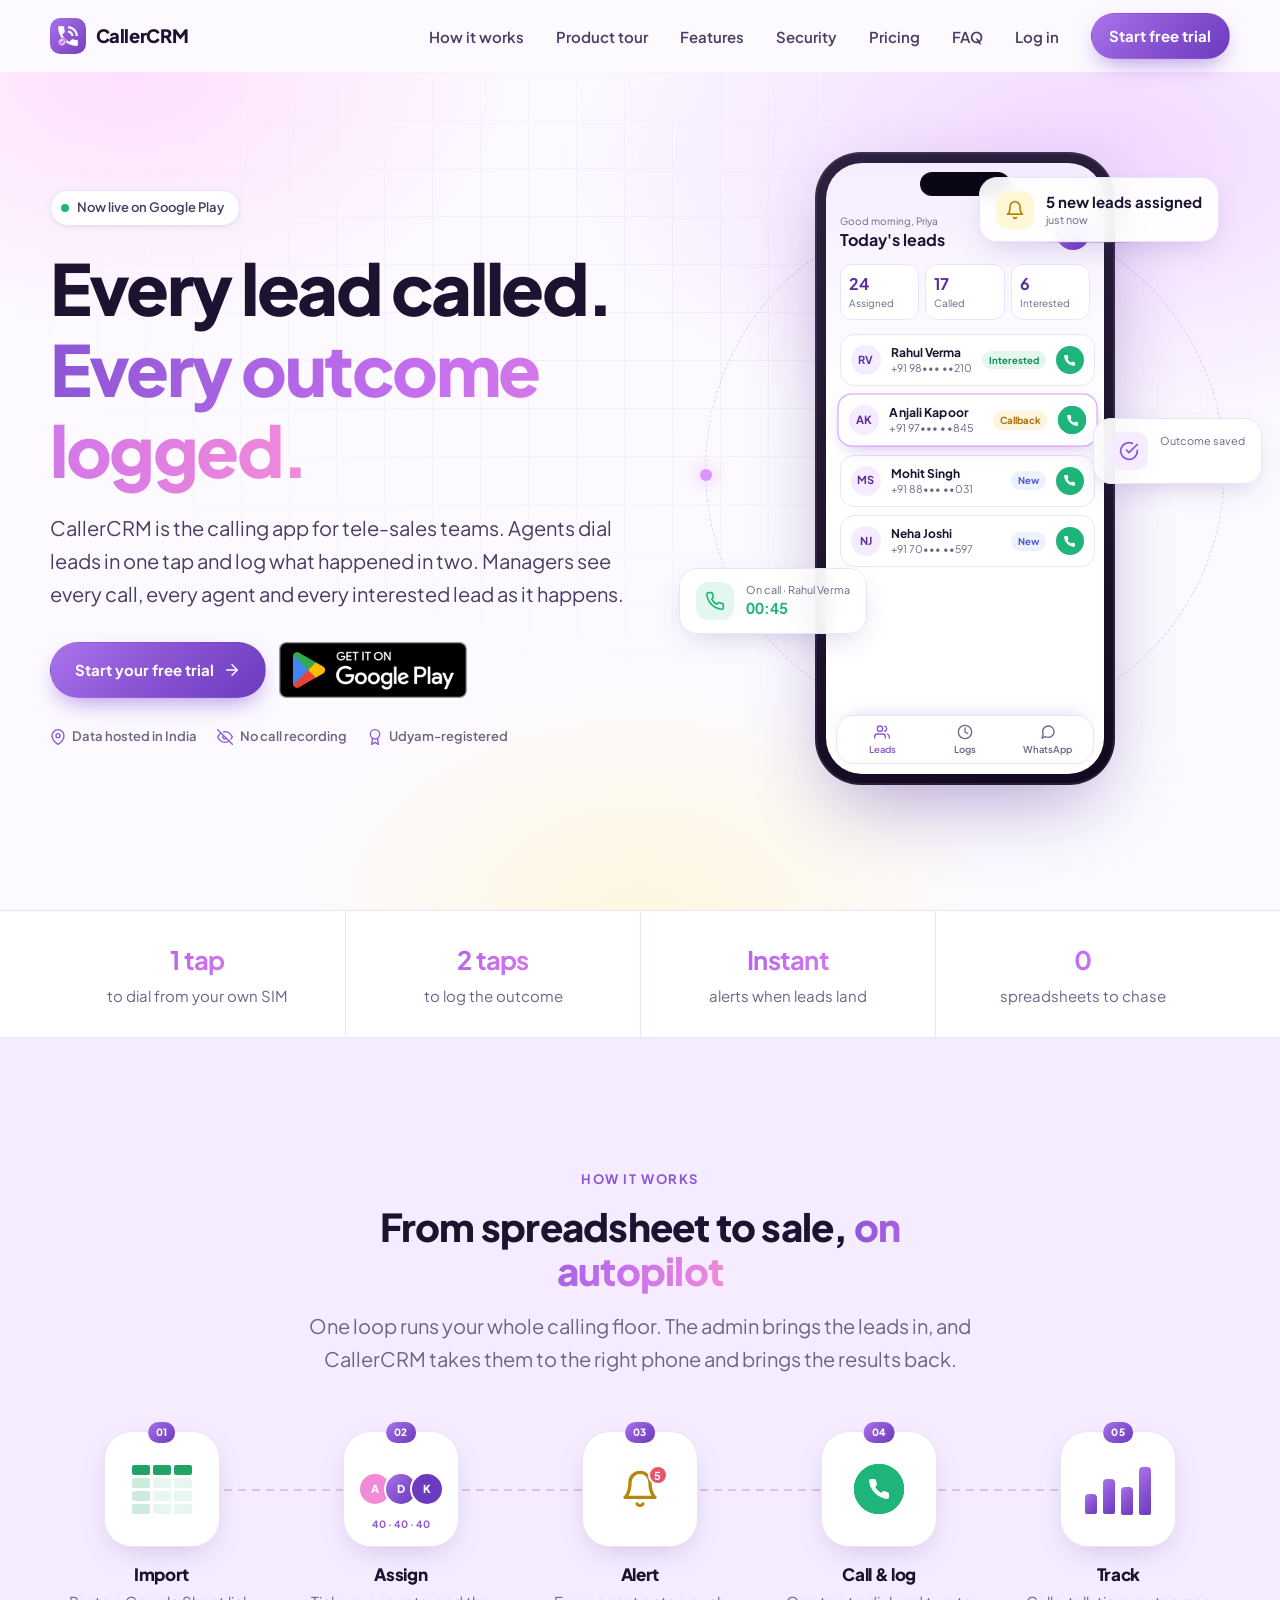
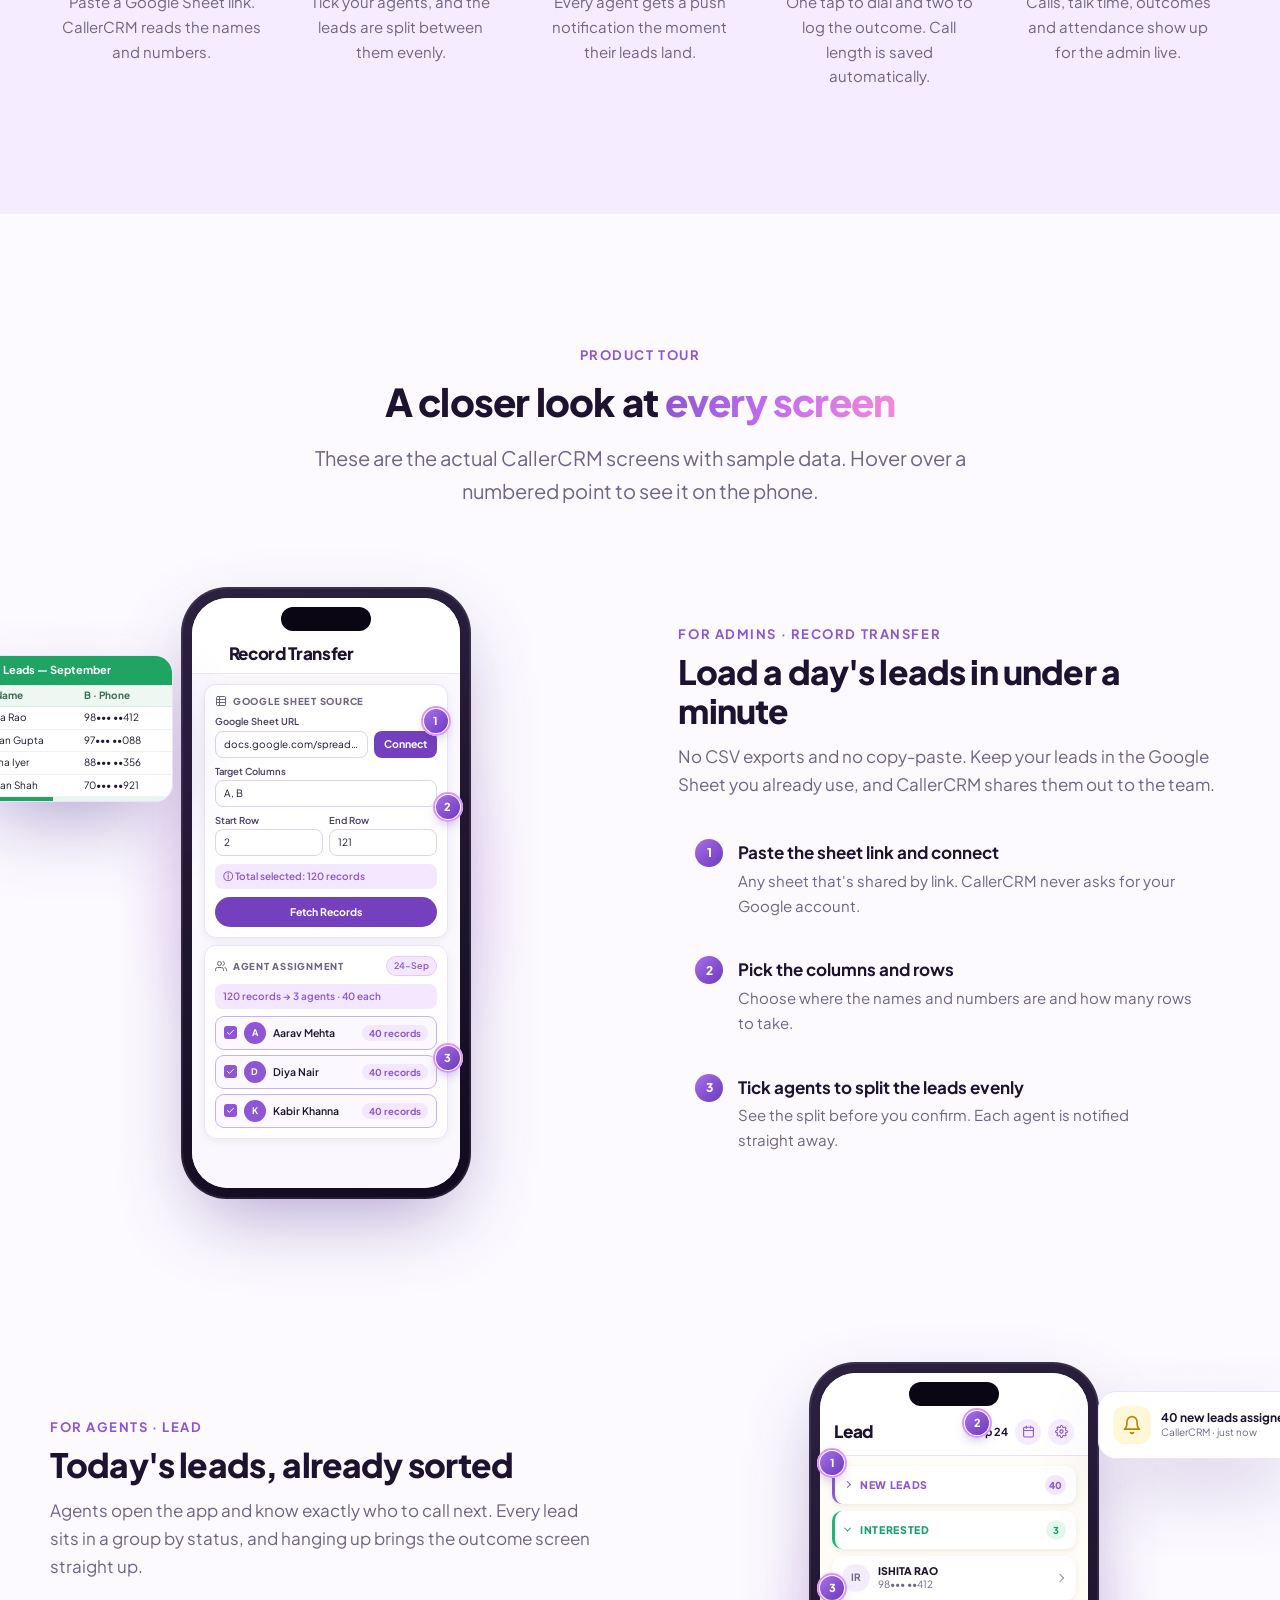
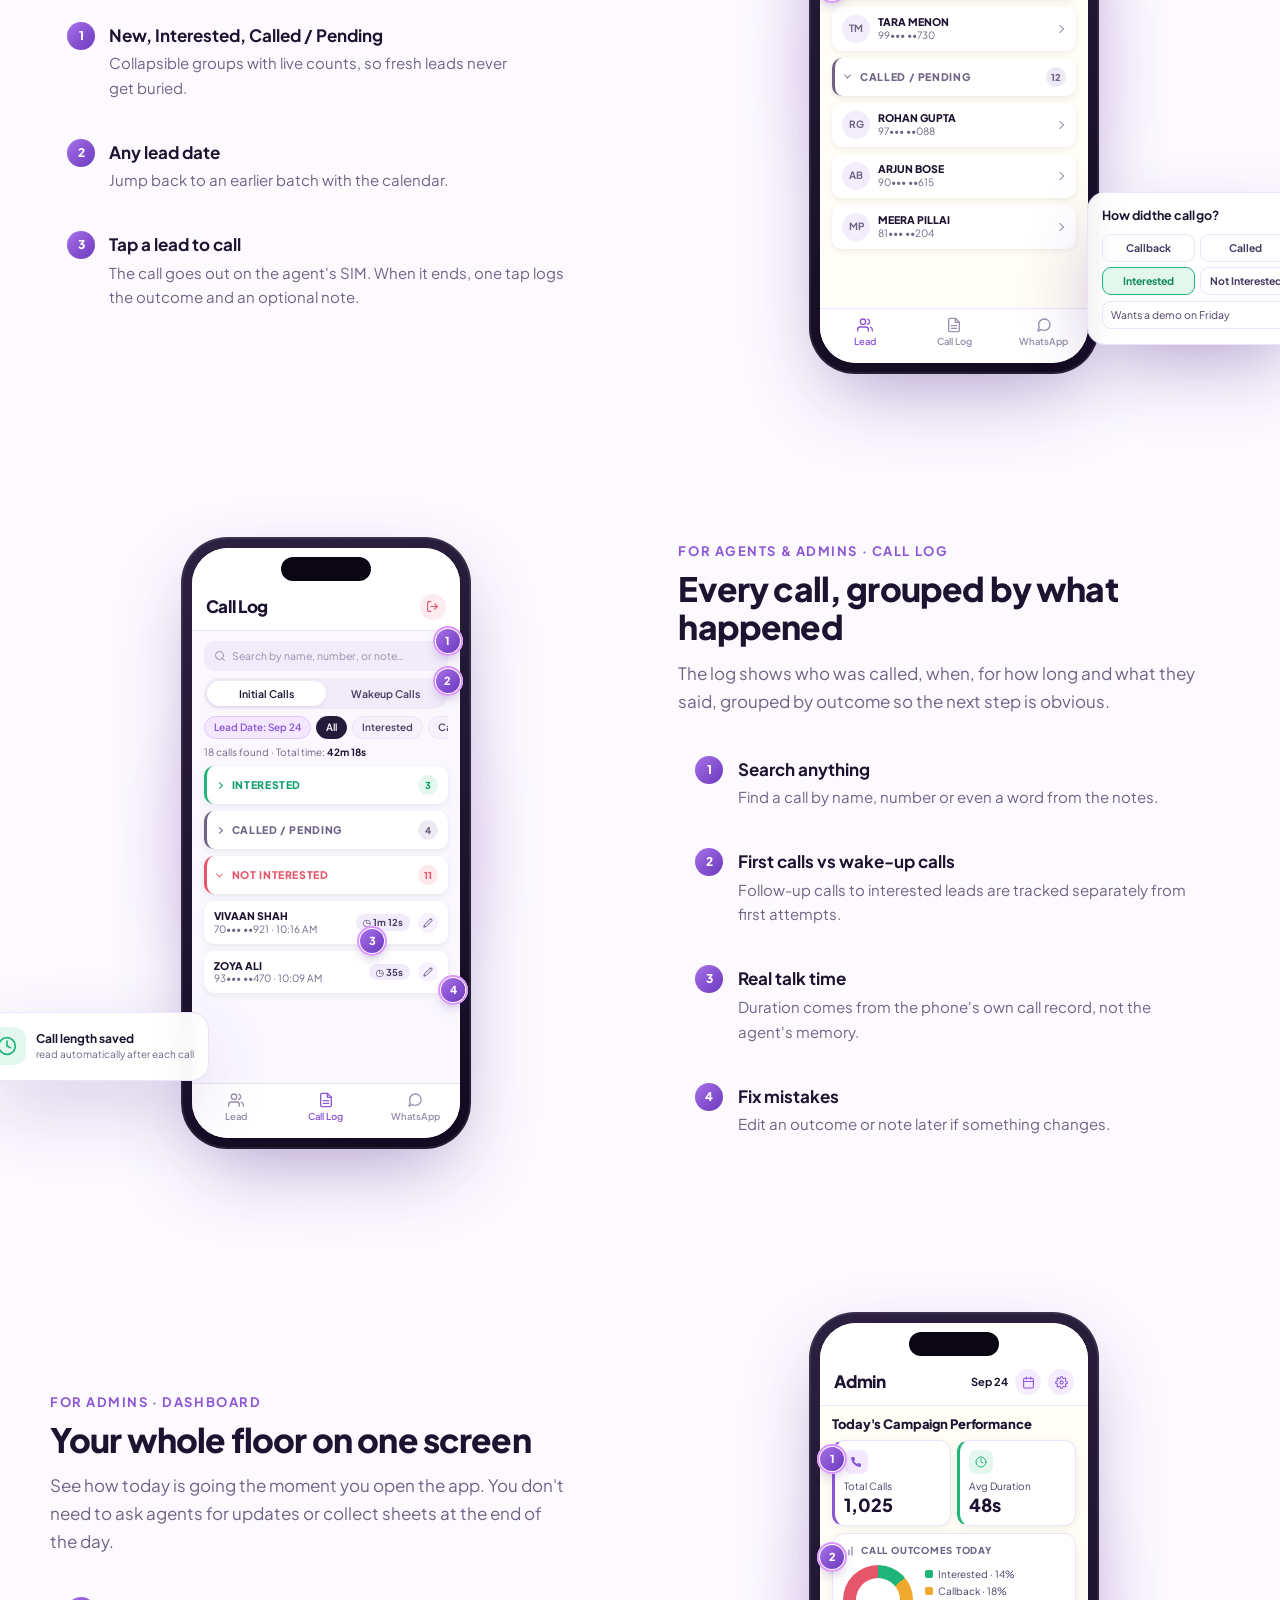
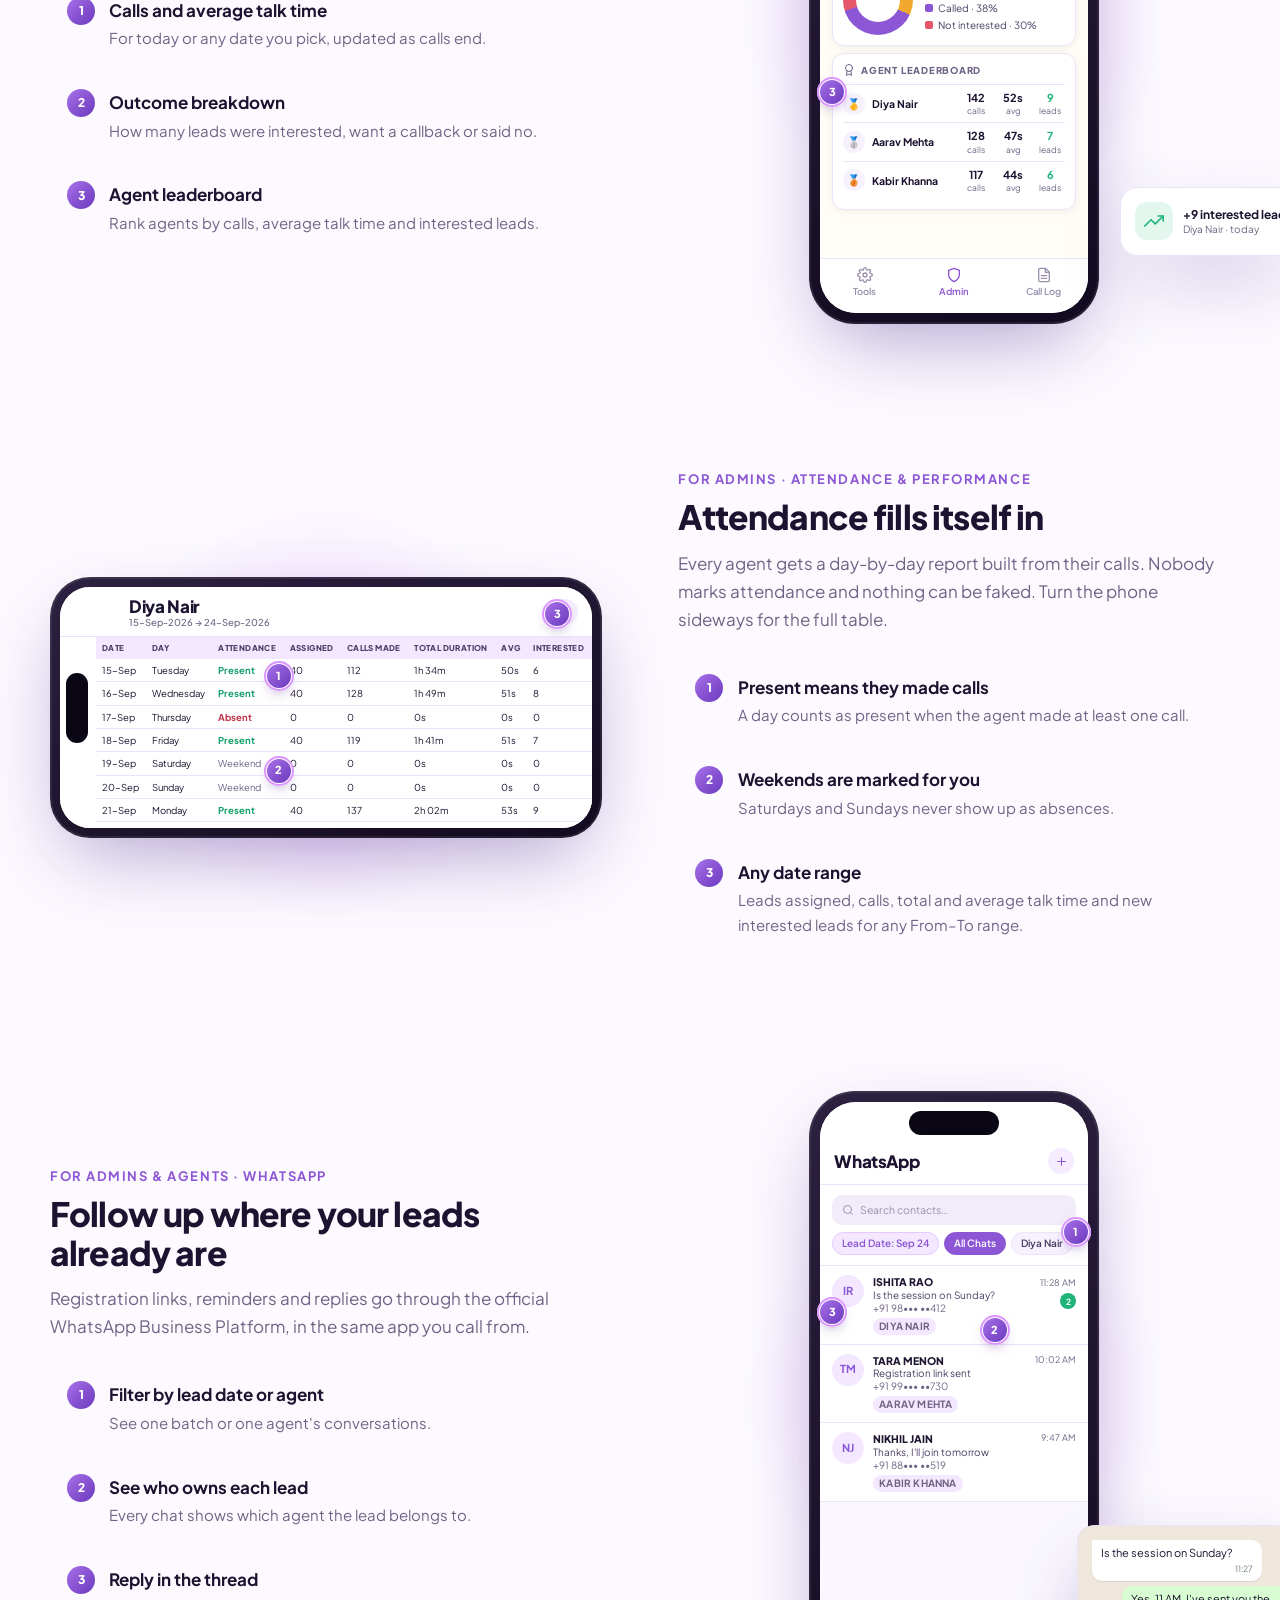
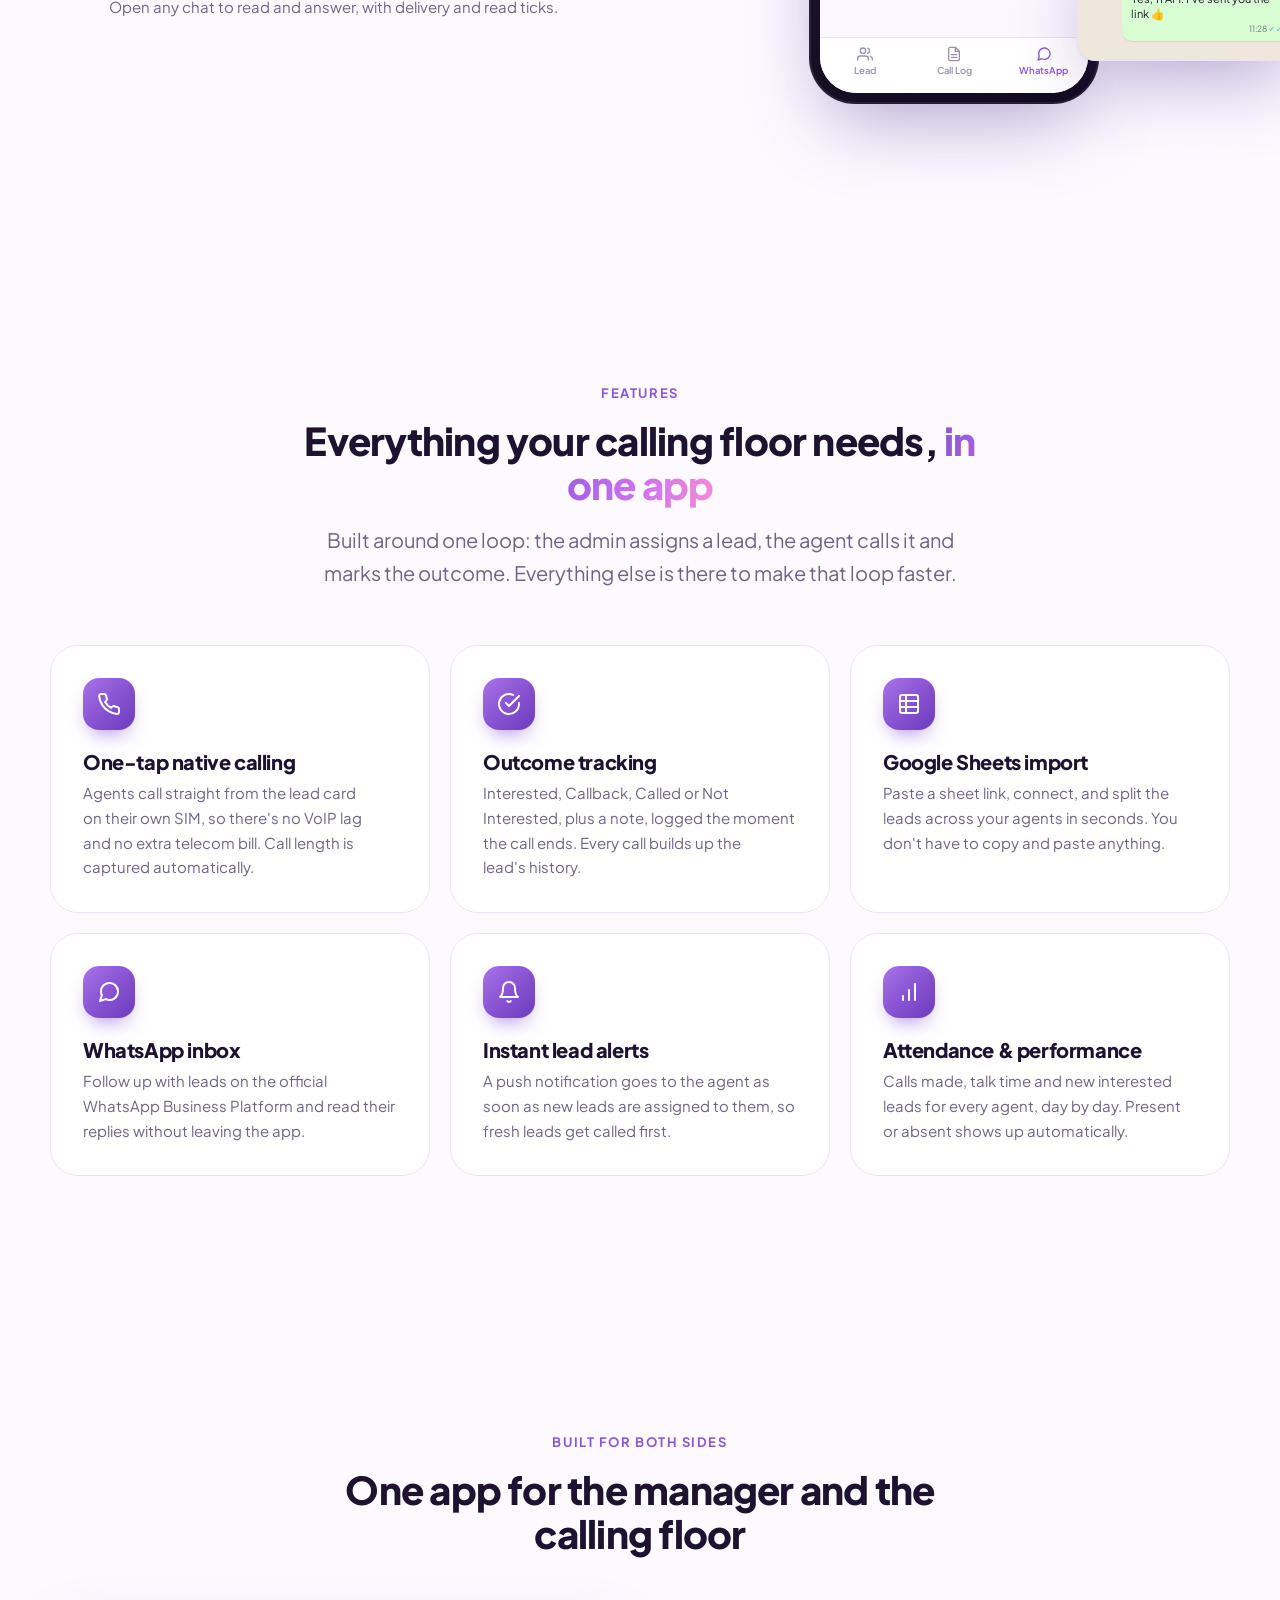
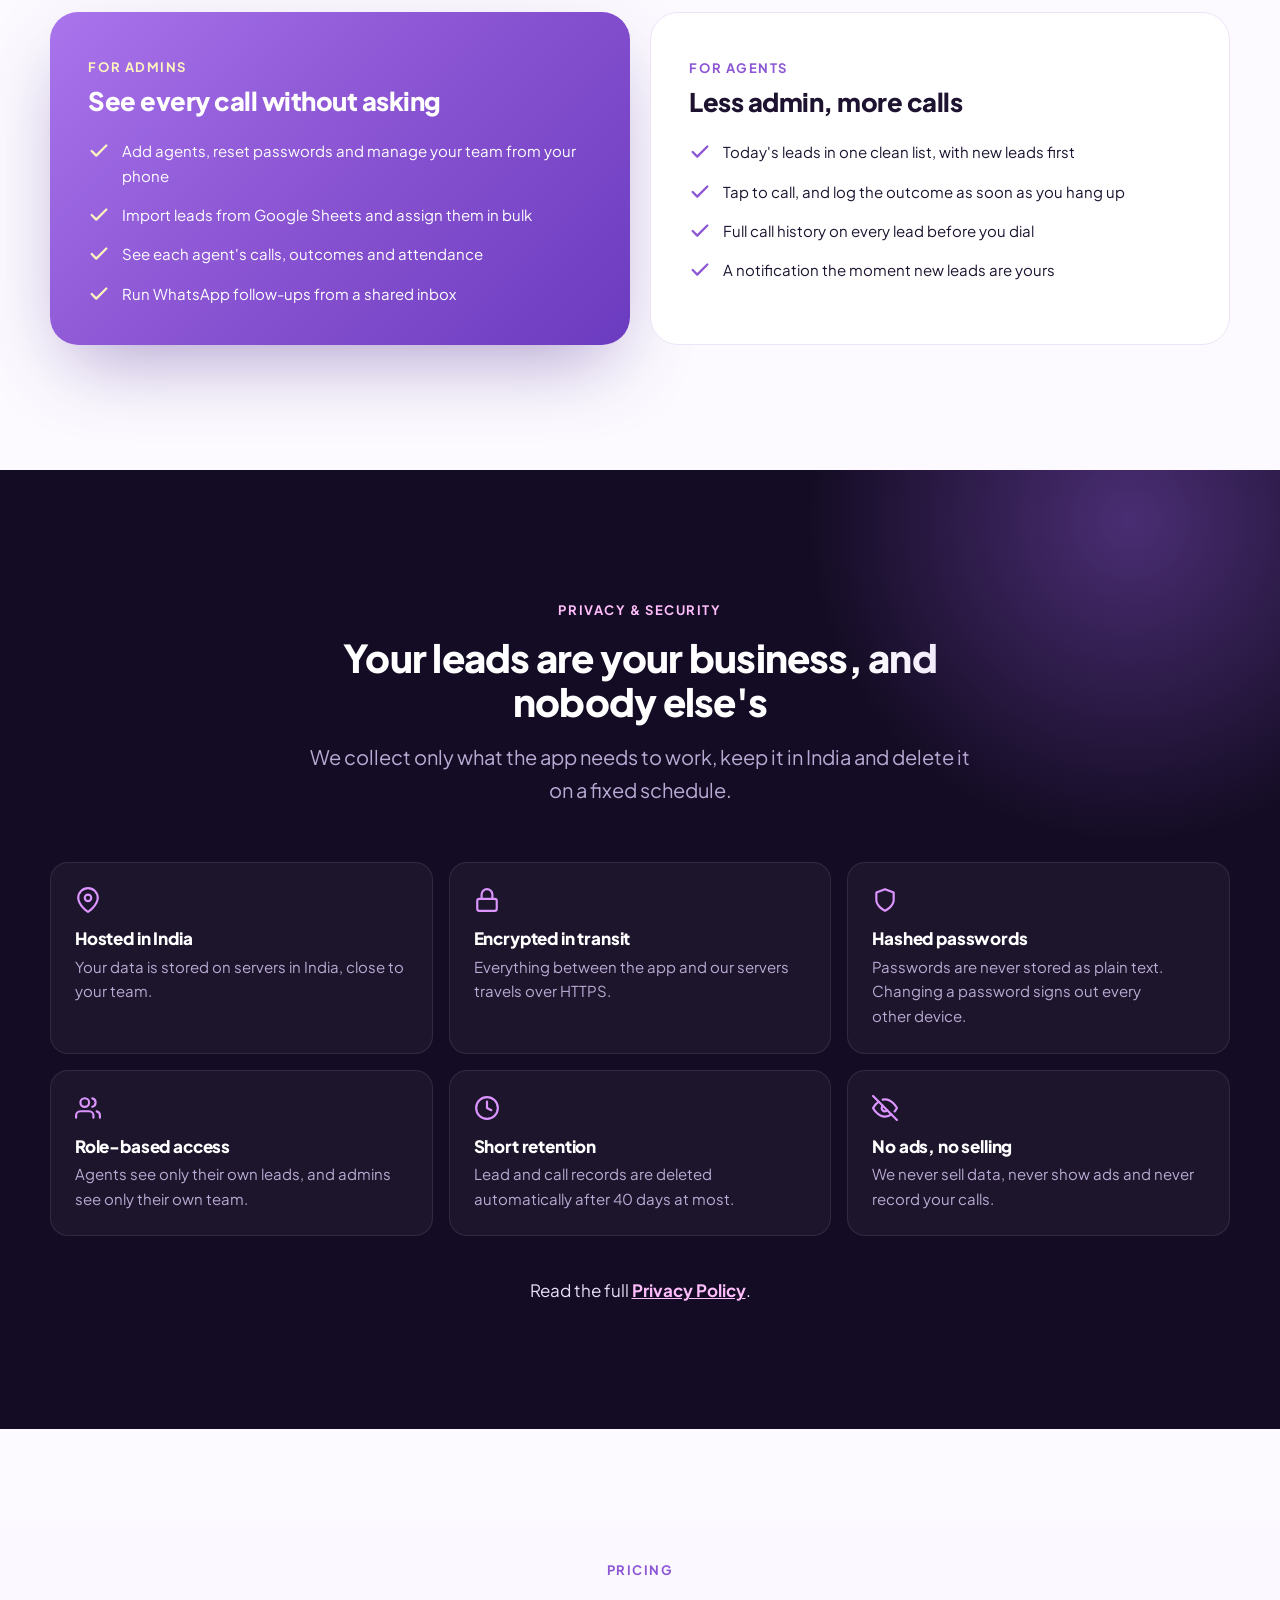
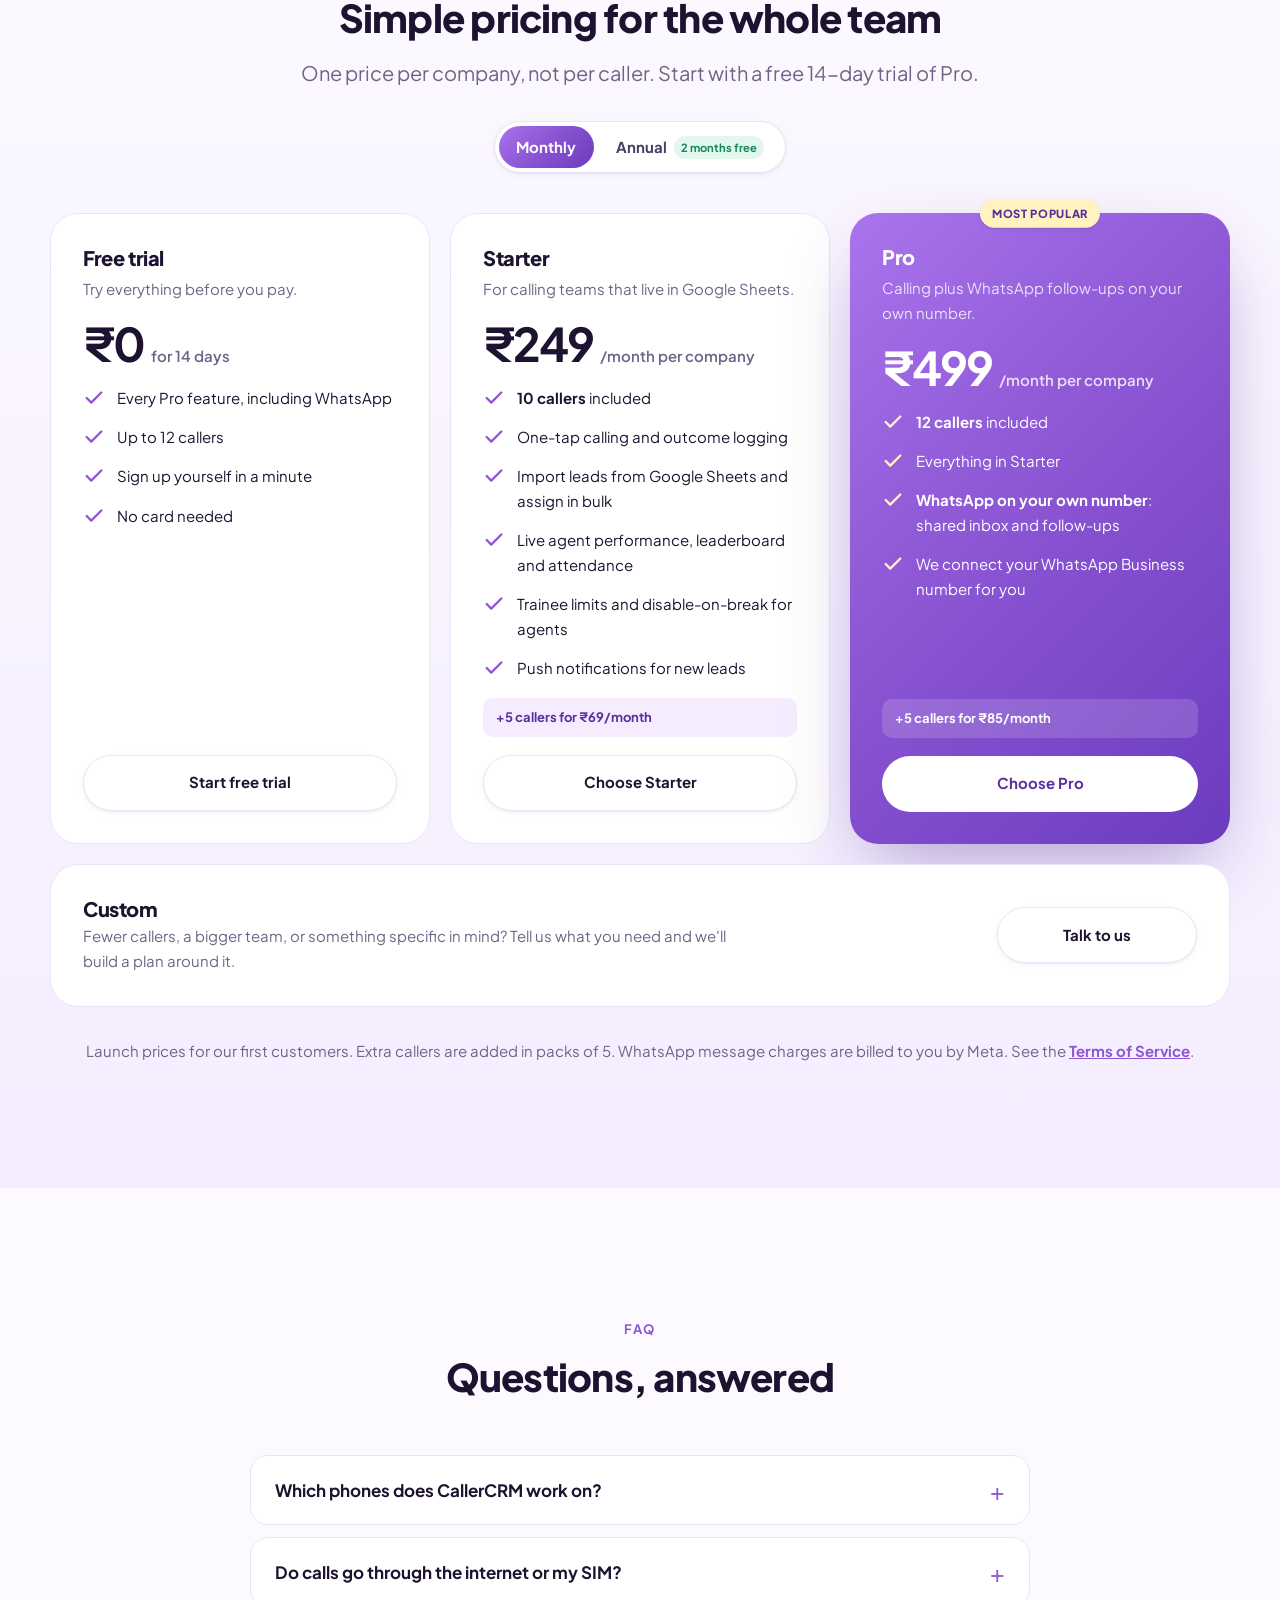
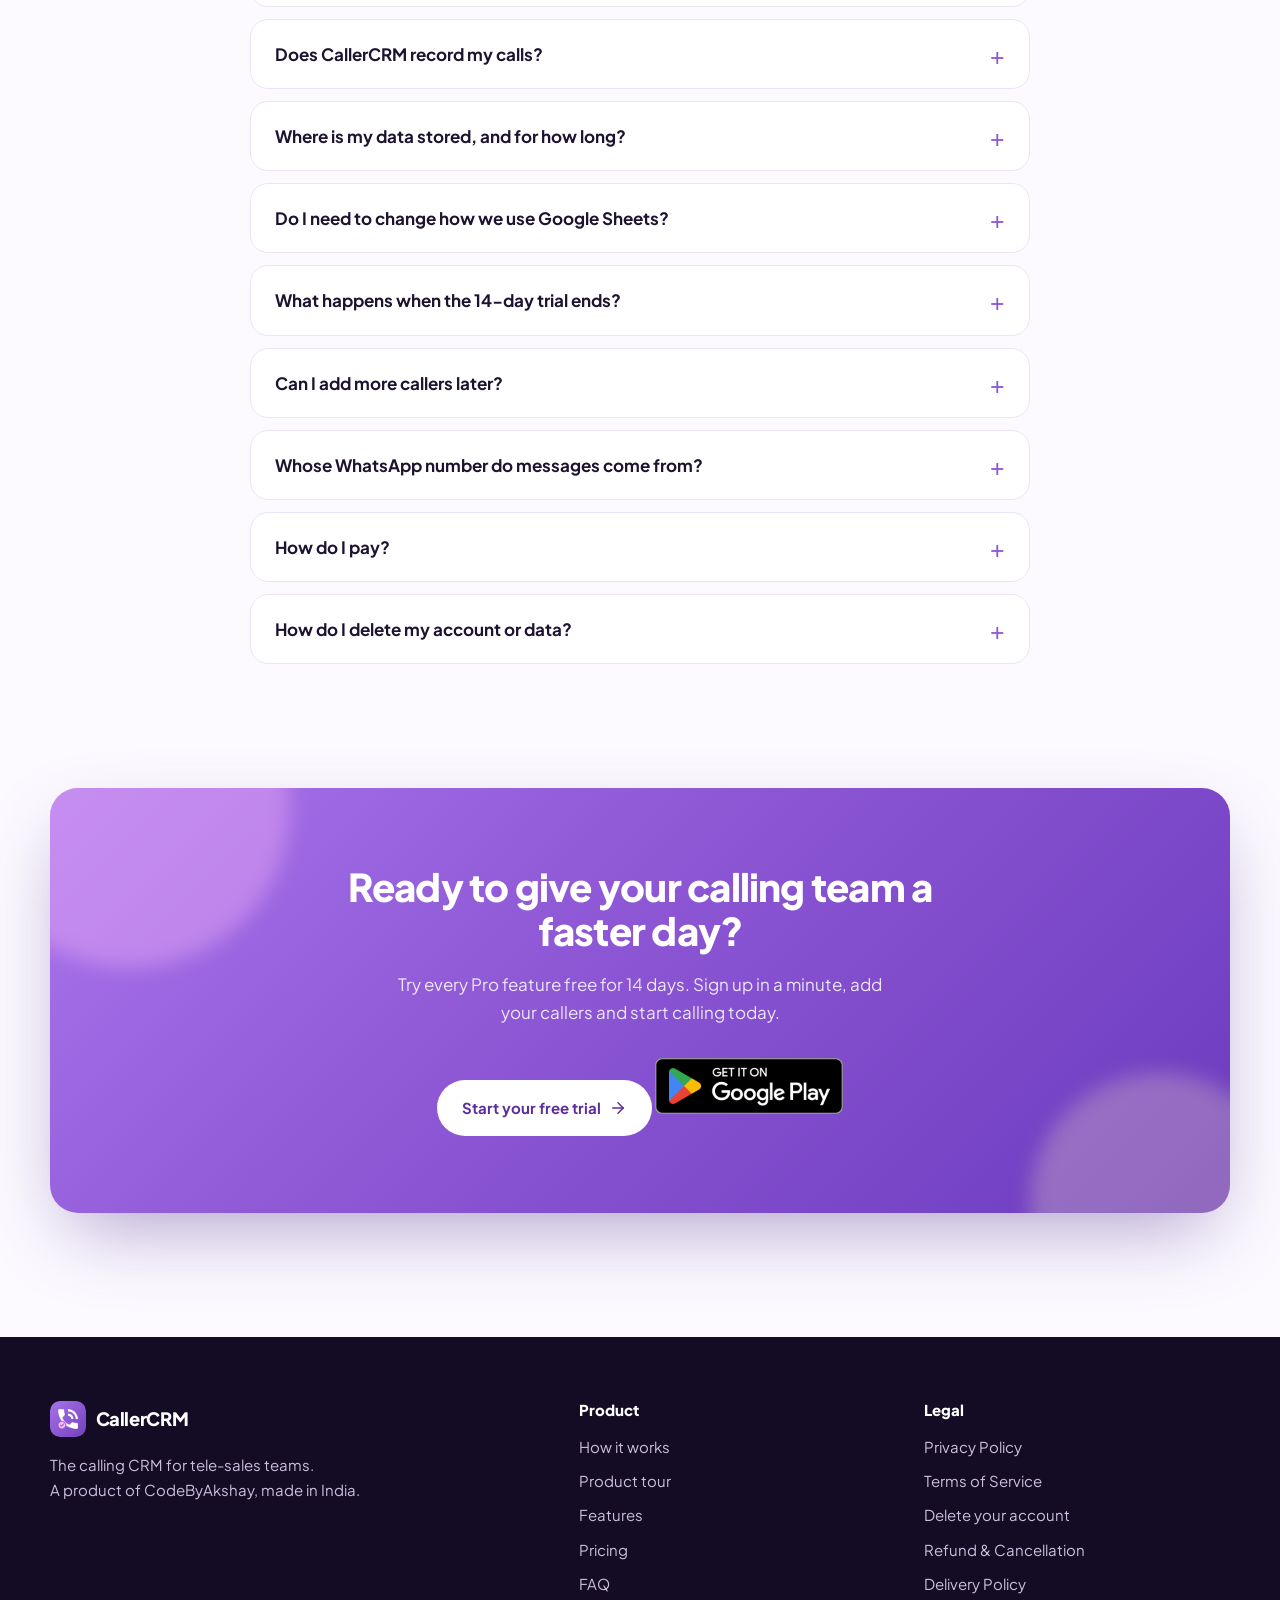
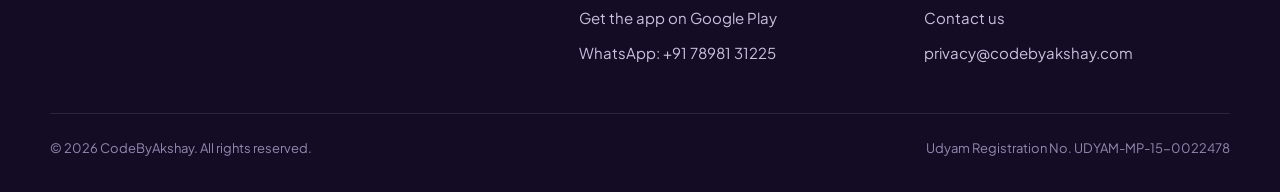
==== commit 5b733c17: "feat(home): official Google Play badge Uses Google's own "Get it on Google Play" badge (en_badge_web" ====
--- a/index.html
+++ b/index.html
@@ -84,9 +84,8 @@
               Start your free trial
               <svg aria-hidden="true"><use href="/assets/img/icons.svg#arrow-right"/></svg>
             </a>
-            <a class="play-badge" href="https://play.google.com/store/apps/details?id=com.codebyakshay.callercrm" target="_blank" rel="noopener" aria-label="Get CallerCRM on Google Play">
-              <svg aria-hidden="true"><use href="/assets/img/icons.svg#play"/></svg>
-              <span><small>Get it on</small><b>Google Play</b></span>
+            <a class="play-badge" href="https://play.google.com/store/apps/details?id=com.codebyakshay.callercrm" target="_blank" rel="noopener">
+              <img src="/assets/img/google-play-badge.png" alt="Get it on Google Play" width="564" height="168">
             </a>
           </div>
           <ul class="hero-trust" data-rise style="--delay:.32s">
@@ -702,9 +701,8 @@
               Start your free trial
               <svg aria-hidden="true"><use href="/assets/img/icons.svg#arrow-right"/></svg>
             </a>
-            <a class="play-badge" href="https://play.google.com/store/apps/details?id=com.codebyakshay.callercrm" target="_blank" rel="noopener" aria-label="Get CallerCRM on Google Play">
-              <svg aria-hidden="true"><use href="/assets/img/icons.svg#play"/></svg>
-              <span><small>Get it on</small><b>Google Play</b></span>
+            <a class="play-badge" href="https://play.google.com/store/apps/details?id=com.codebyakshay.callercrm" target="_blank" rel="noopener">
+              <img src="/assets/img/google-play-badge.png" alt="Get it on Google Play" width="564" height="168">
             </a>
           </div>
         </div>
--- a/assets/css/home.css
+++ b/assets/css/home.css
@@ -423,19 +423,12 @@
 .cta-box > * { position: relative; }
 .cta-box h2 { font-size: var(--fs-xl); max-width: 640px; margin: 0 auto 1rem; }
 .cta-box p { color: rgb(255 255 255 / 0.85); max-width: 520px; margin: 0 auto 2rem; }
-.play-badge {
-  display: inline-flex; align-items: center; gap: 0.7rem;
-  padding: 0.6rem 1.2rem; border-radius: 14px;
-  background: #0b0614; color: #fff; text-decoration: none; margin-left: 0.6rem;
-  border: 1px solid rgb(255 255 255 / 0.2);
-}
-.play-badge svg { width: 24px; height: 24px; }
-.play-badge small { display: block; font-size: 10px; opacity: 0.75; letter-spacing: 0.04em; text-transform: uppercase; }
-.play-badge b { font-size: var(--fs-sm); }
-.cta-actions { display: flex; flex-wrap: wrap; align-items: center; justify-content: center; gap: 0.8rem; }
+.play-badge { display: inline-flex; margin-left: 0.6rem; border-radius: 10px; }
+/* Google's official badge (assets/img/google-play-badge.png): shown as-is, only scaled. */
+.play-badge img { display: block; height: 56px; width: auto; }
 .hero-actions .play-badge, .cta-actions .play-badge { margin: 0; }
-a.play-badge { transition: transform 0.2s var(--ease), border-color 0.2s var(--ease); }
-a.play-badge:hover { transform: translateY(-2px); border-color: rgb(255 255 255 / 0.45); }
+a.play-badge { transition: transform 0.2s var(--ease); }
+a.play-badge:hover { transform: translateY(-2px); }
 
 /* ── Responsive ─────────────────────────────────────── */
 @media (max-width: 1000px) {
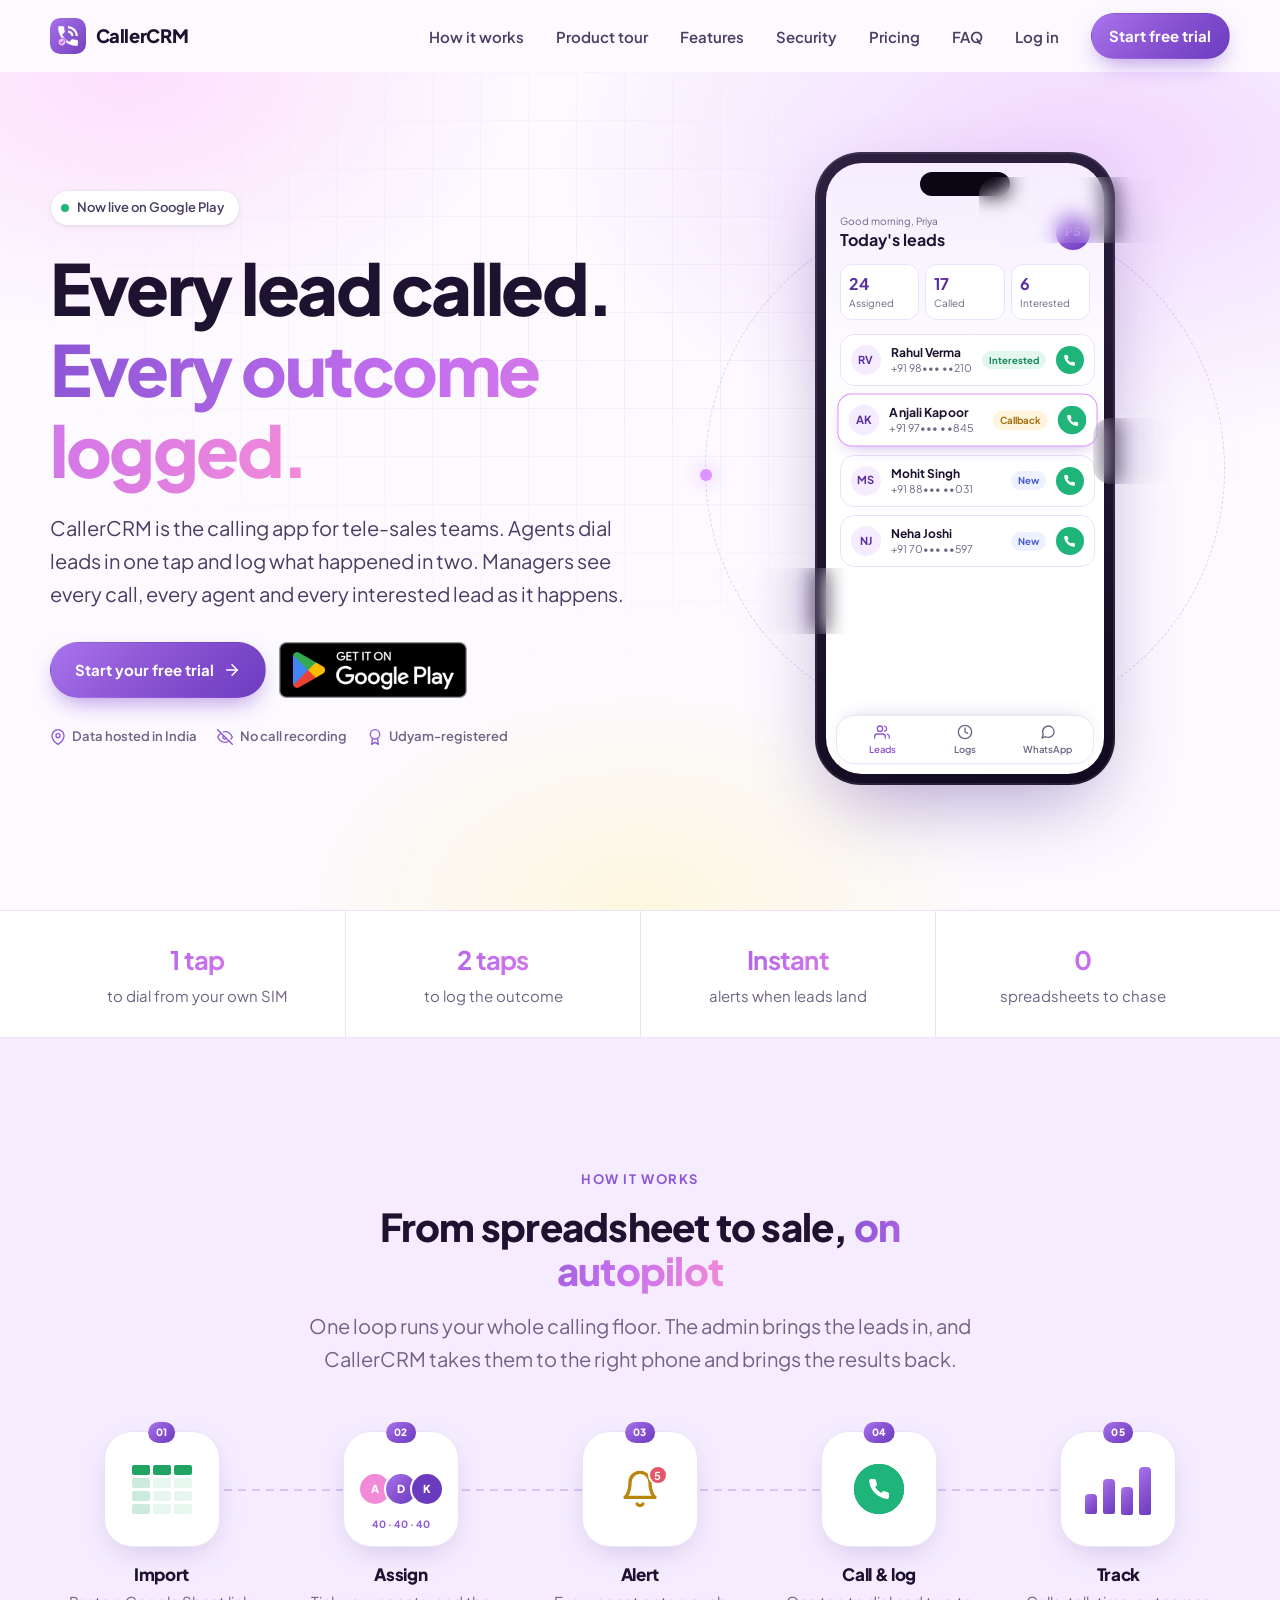
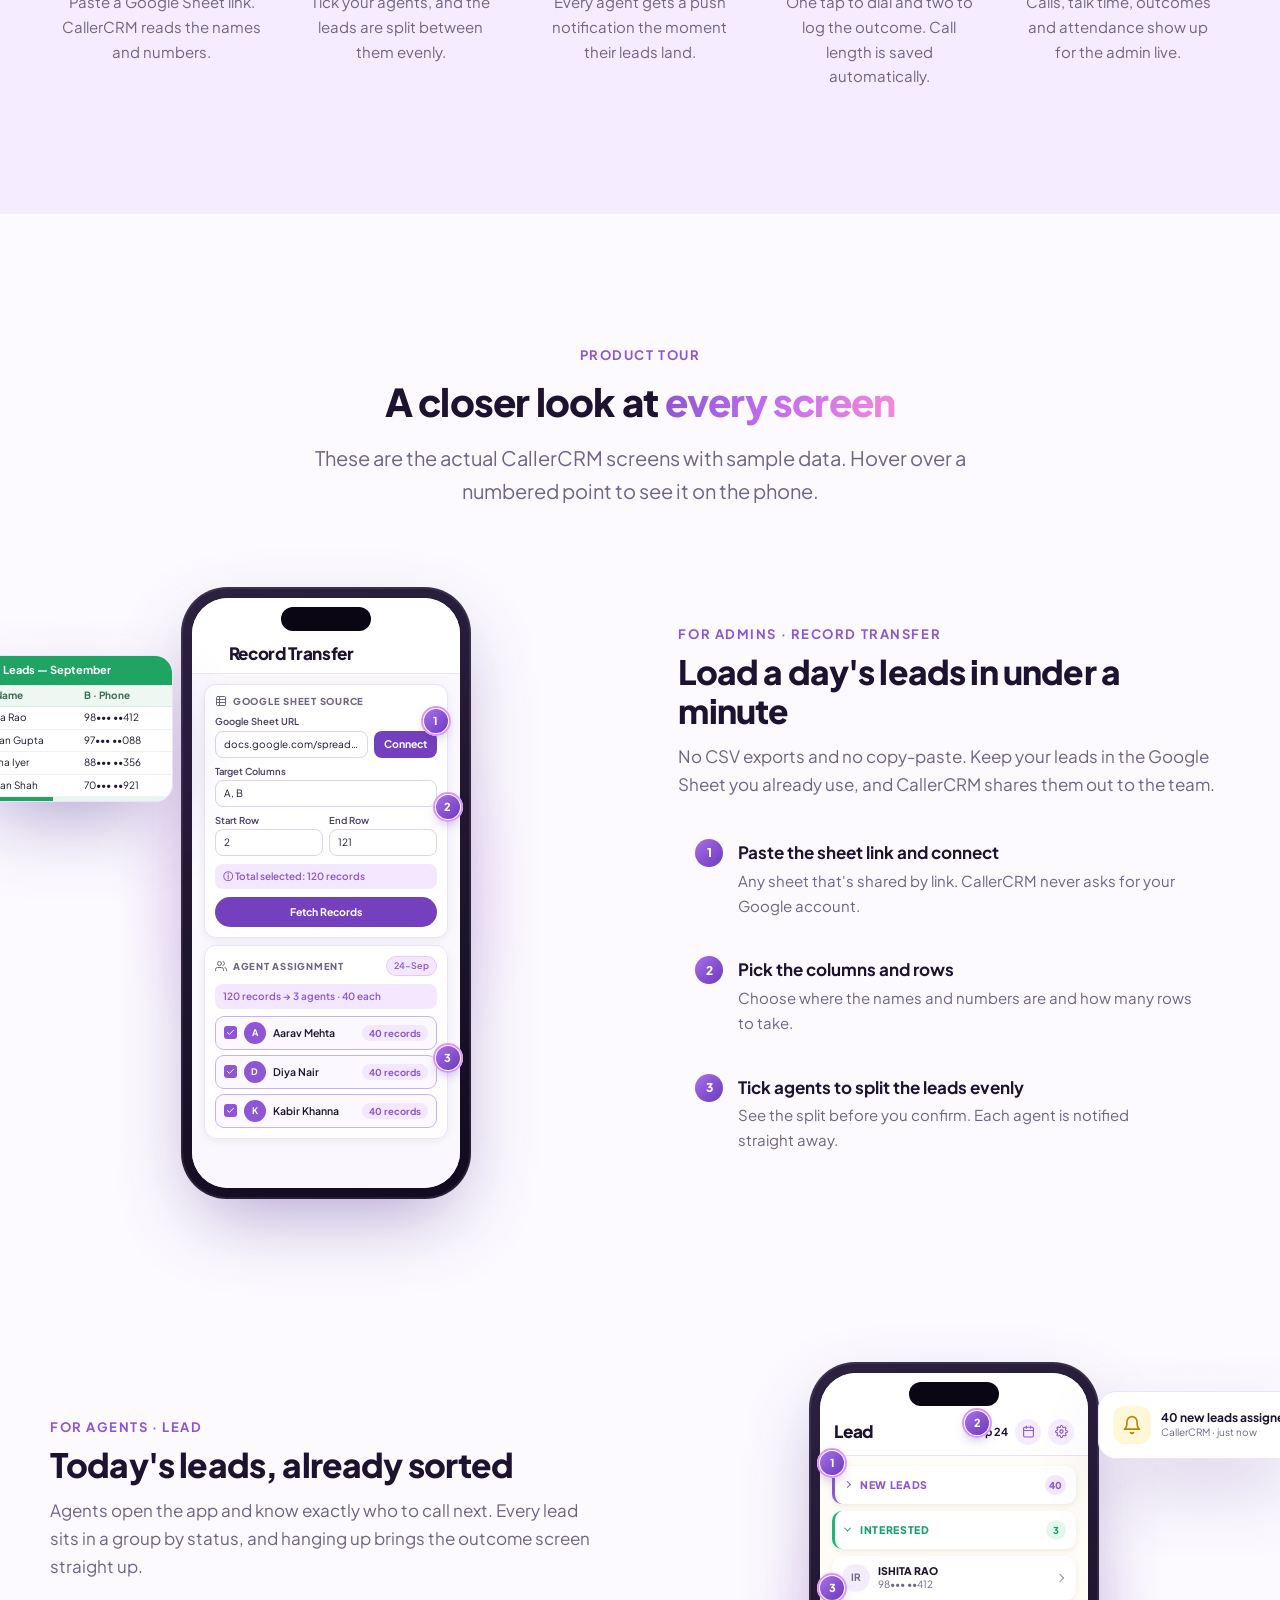
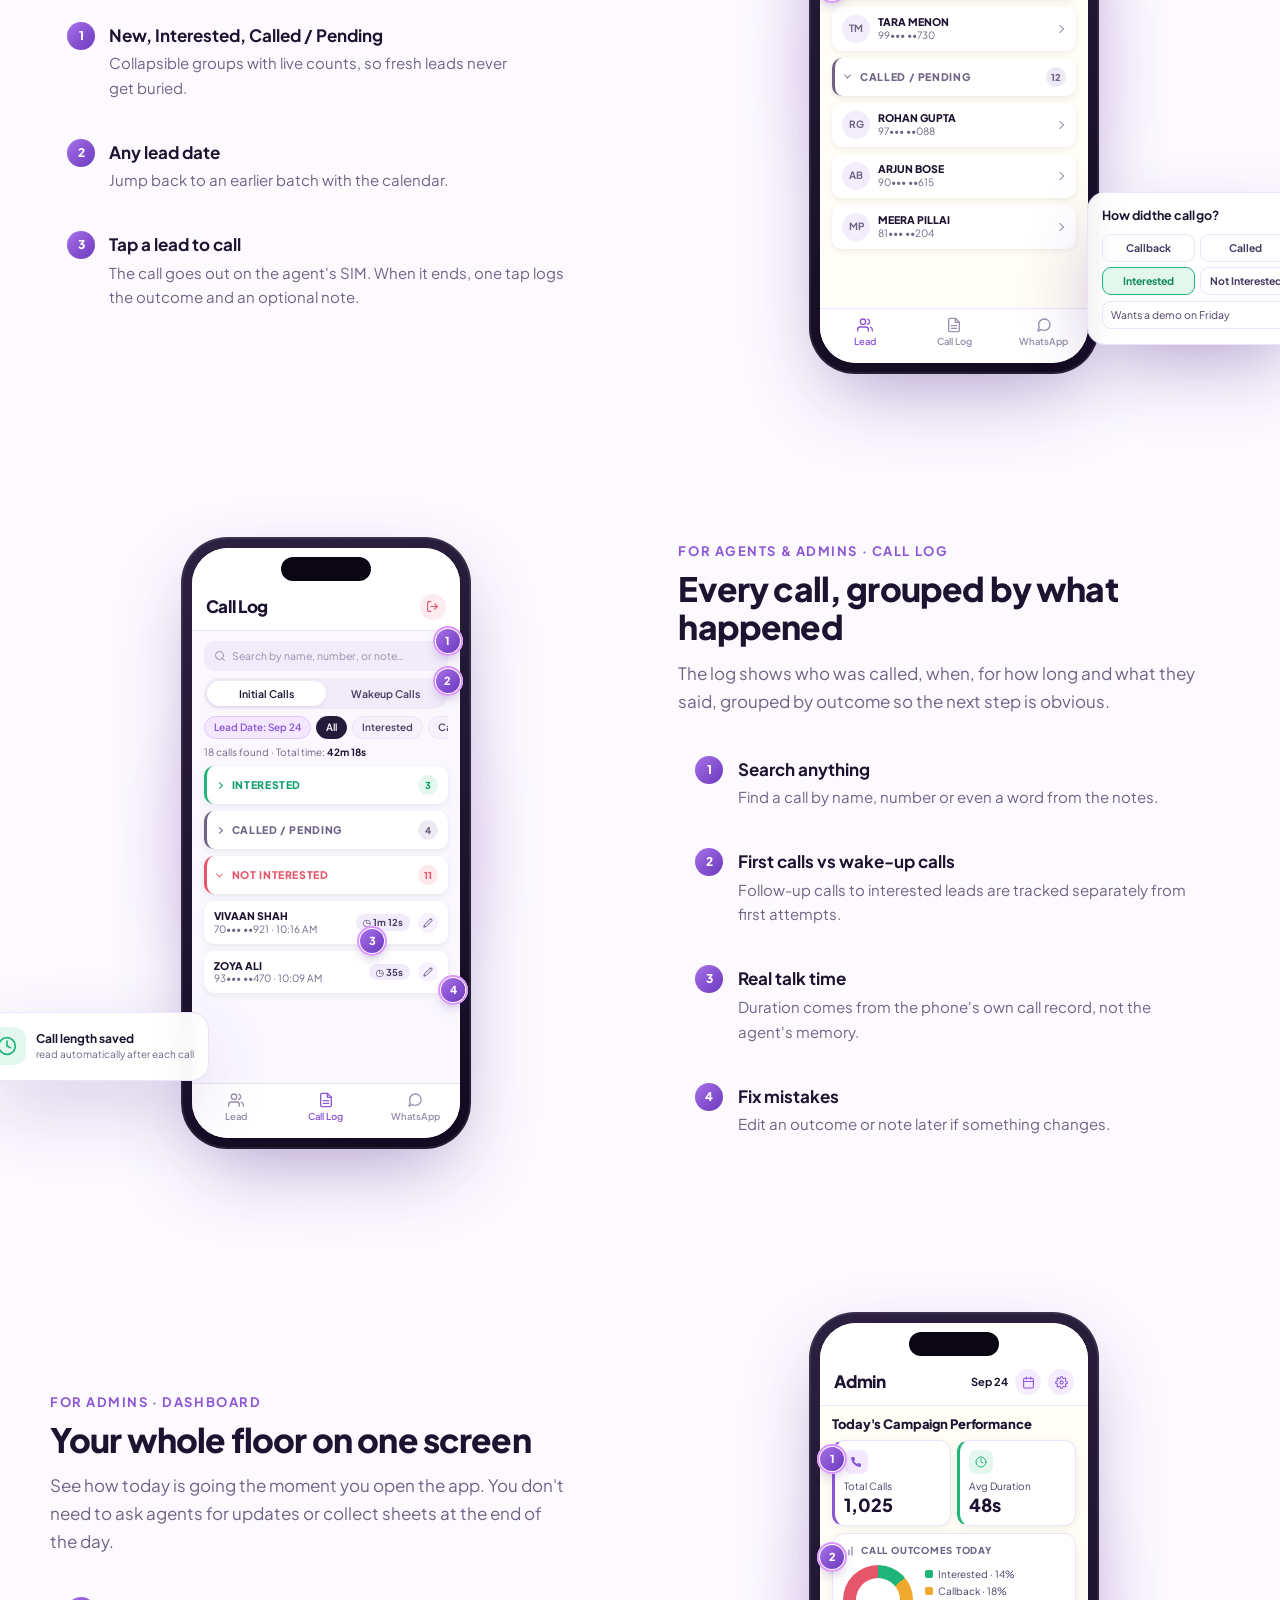
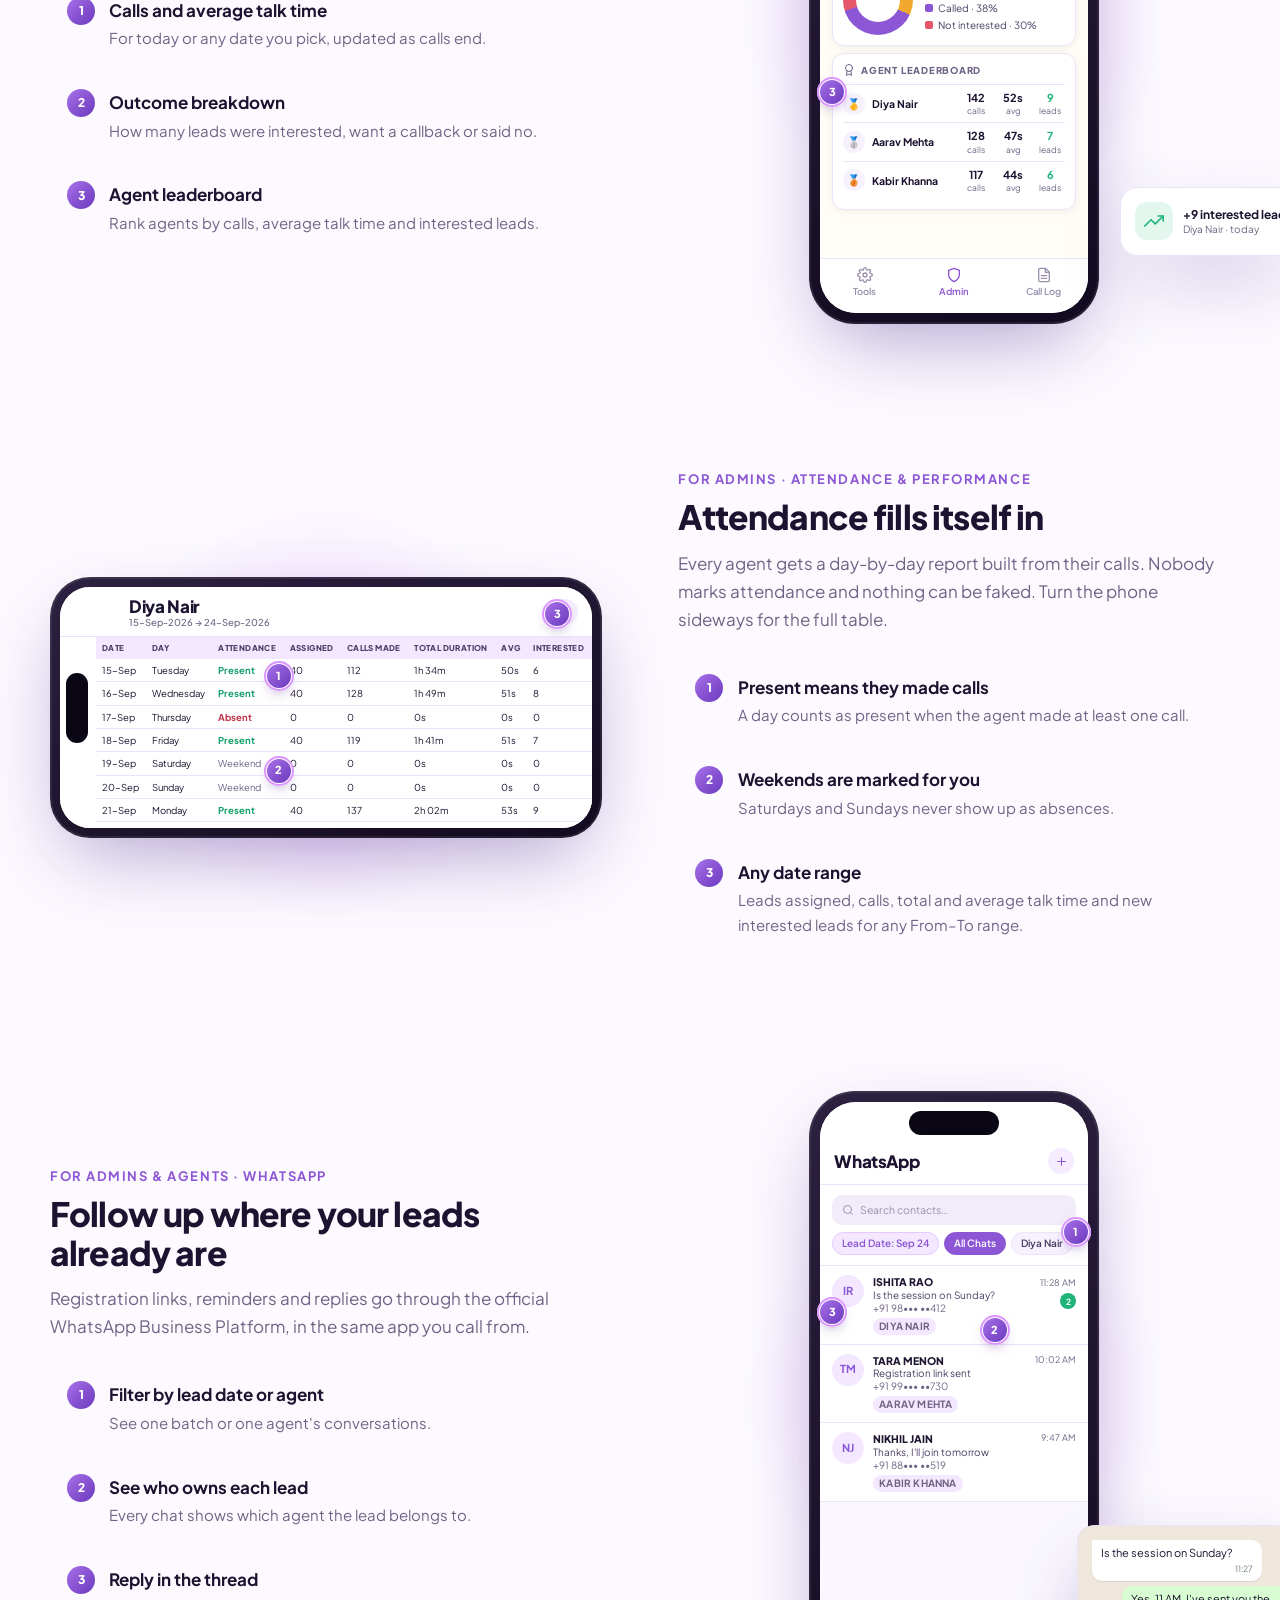
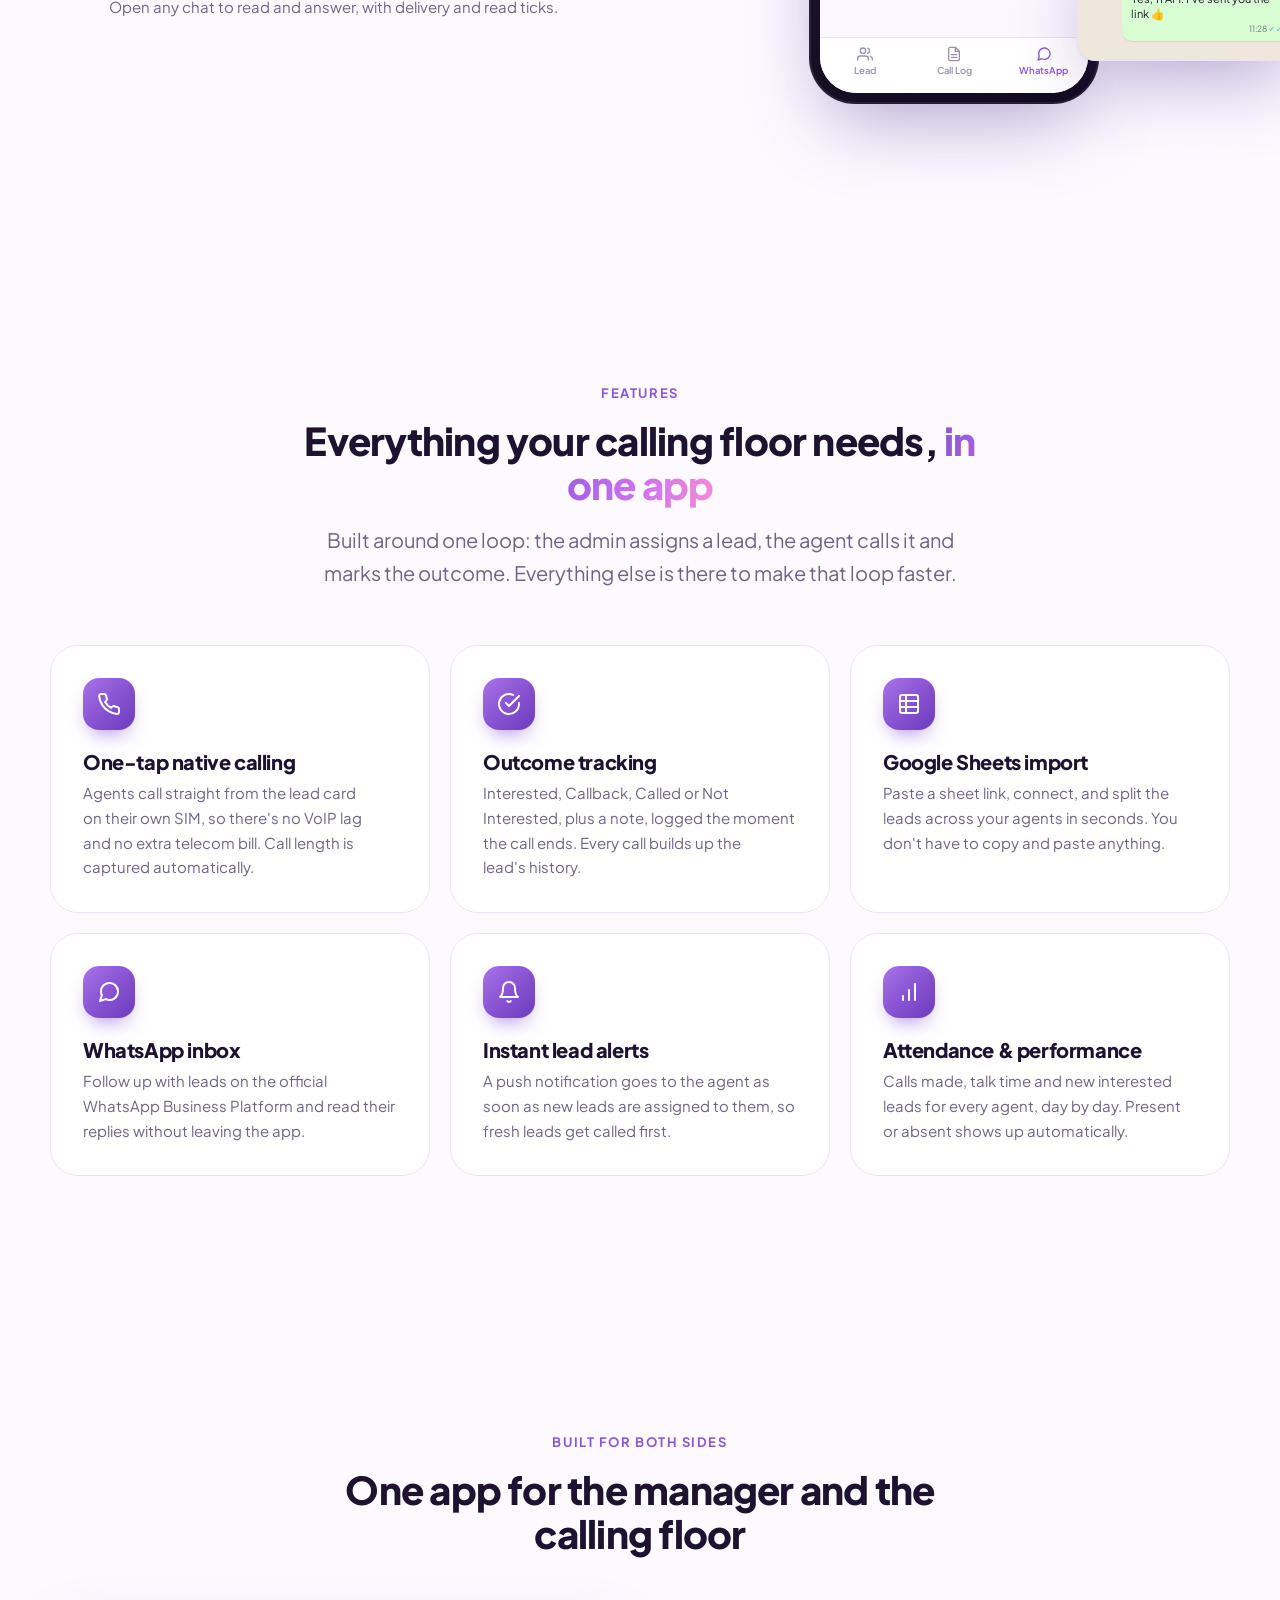
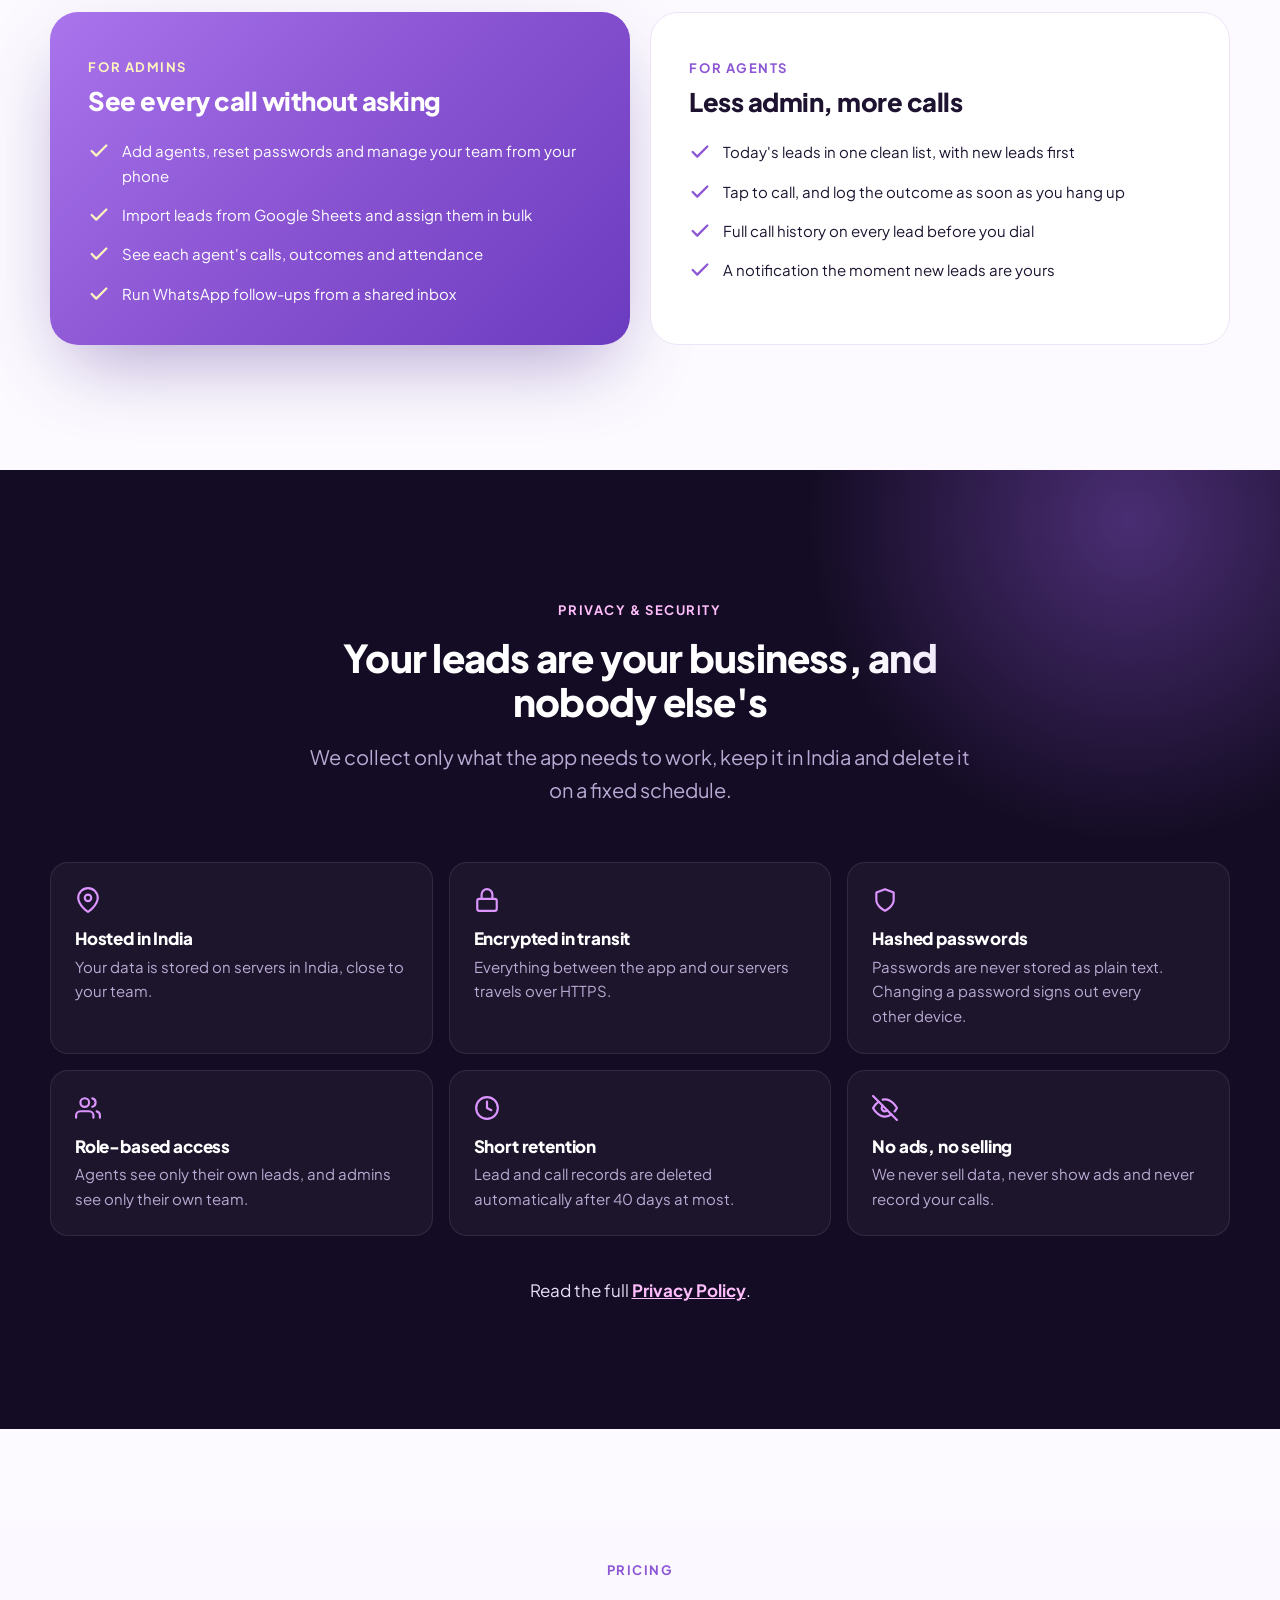
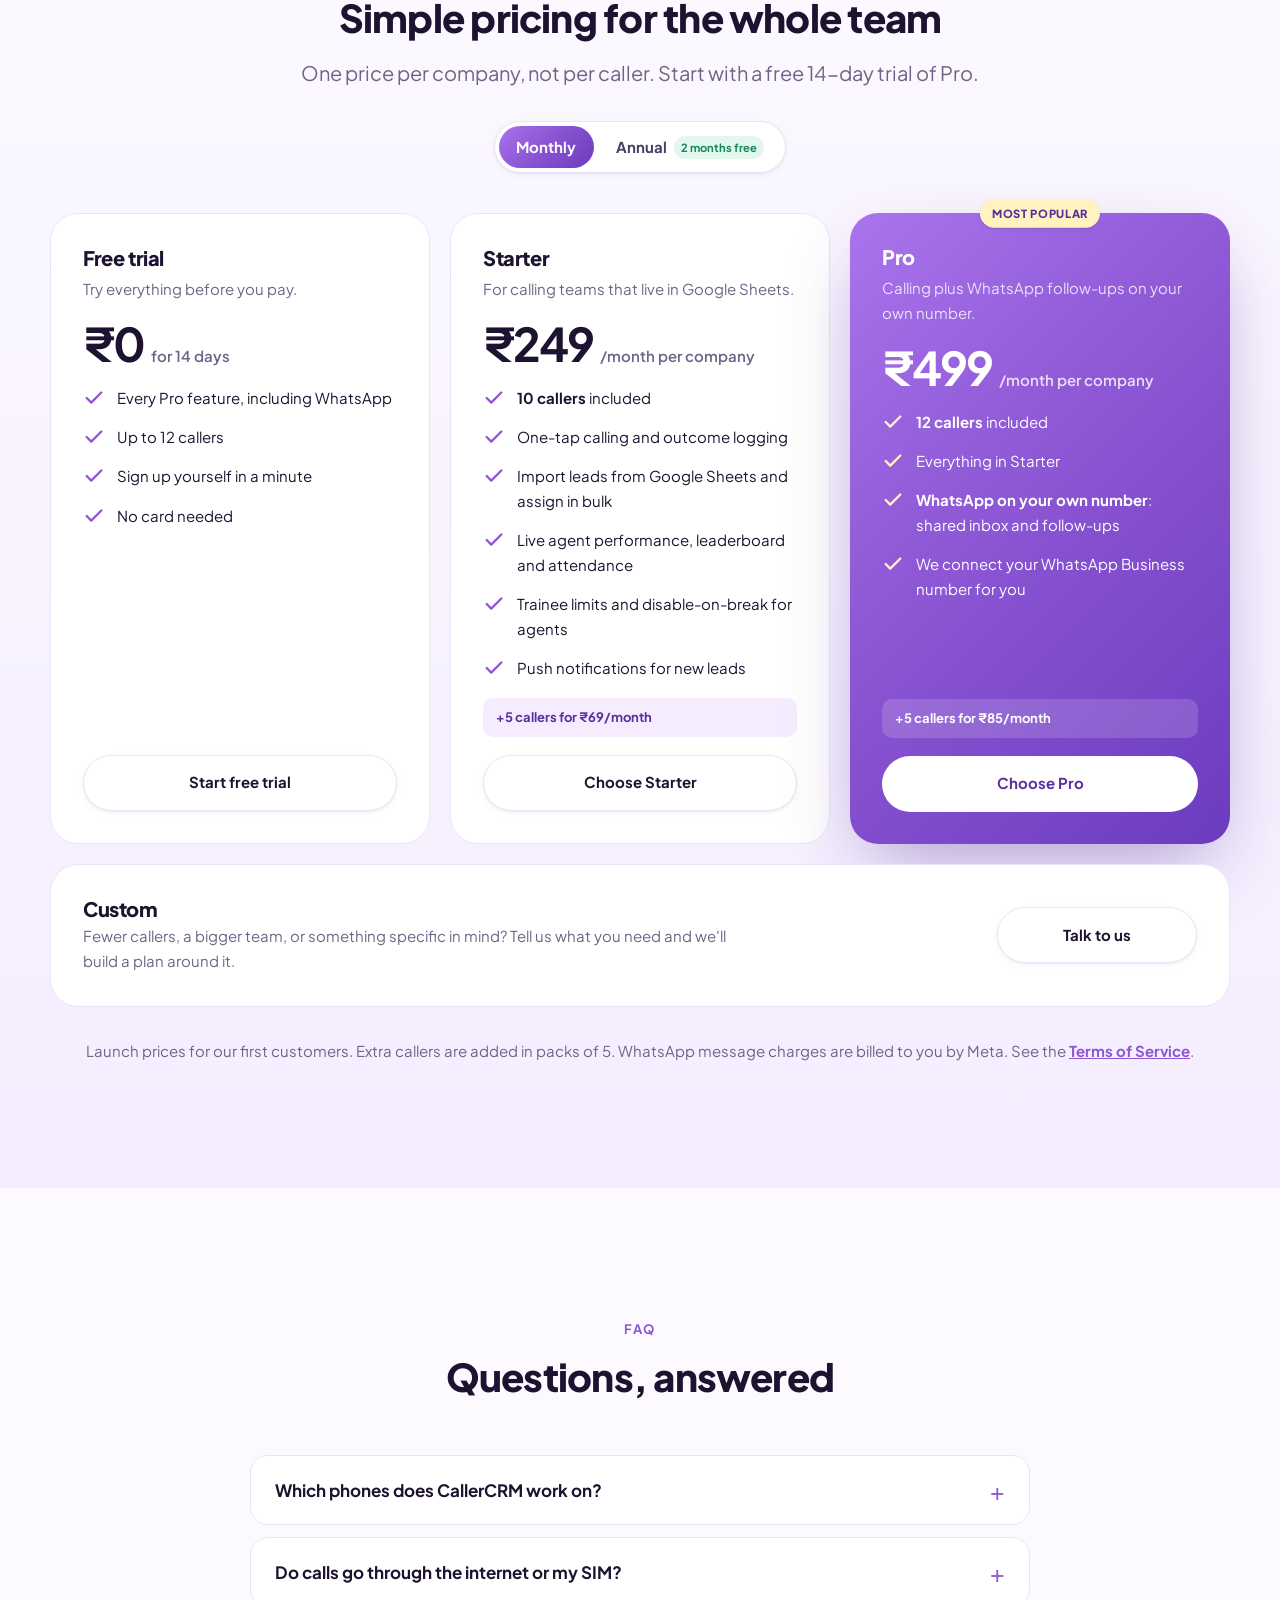
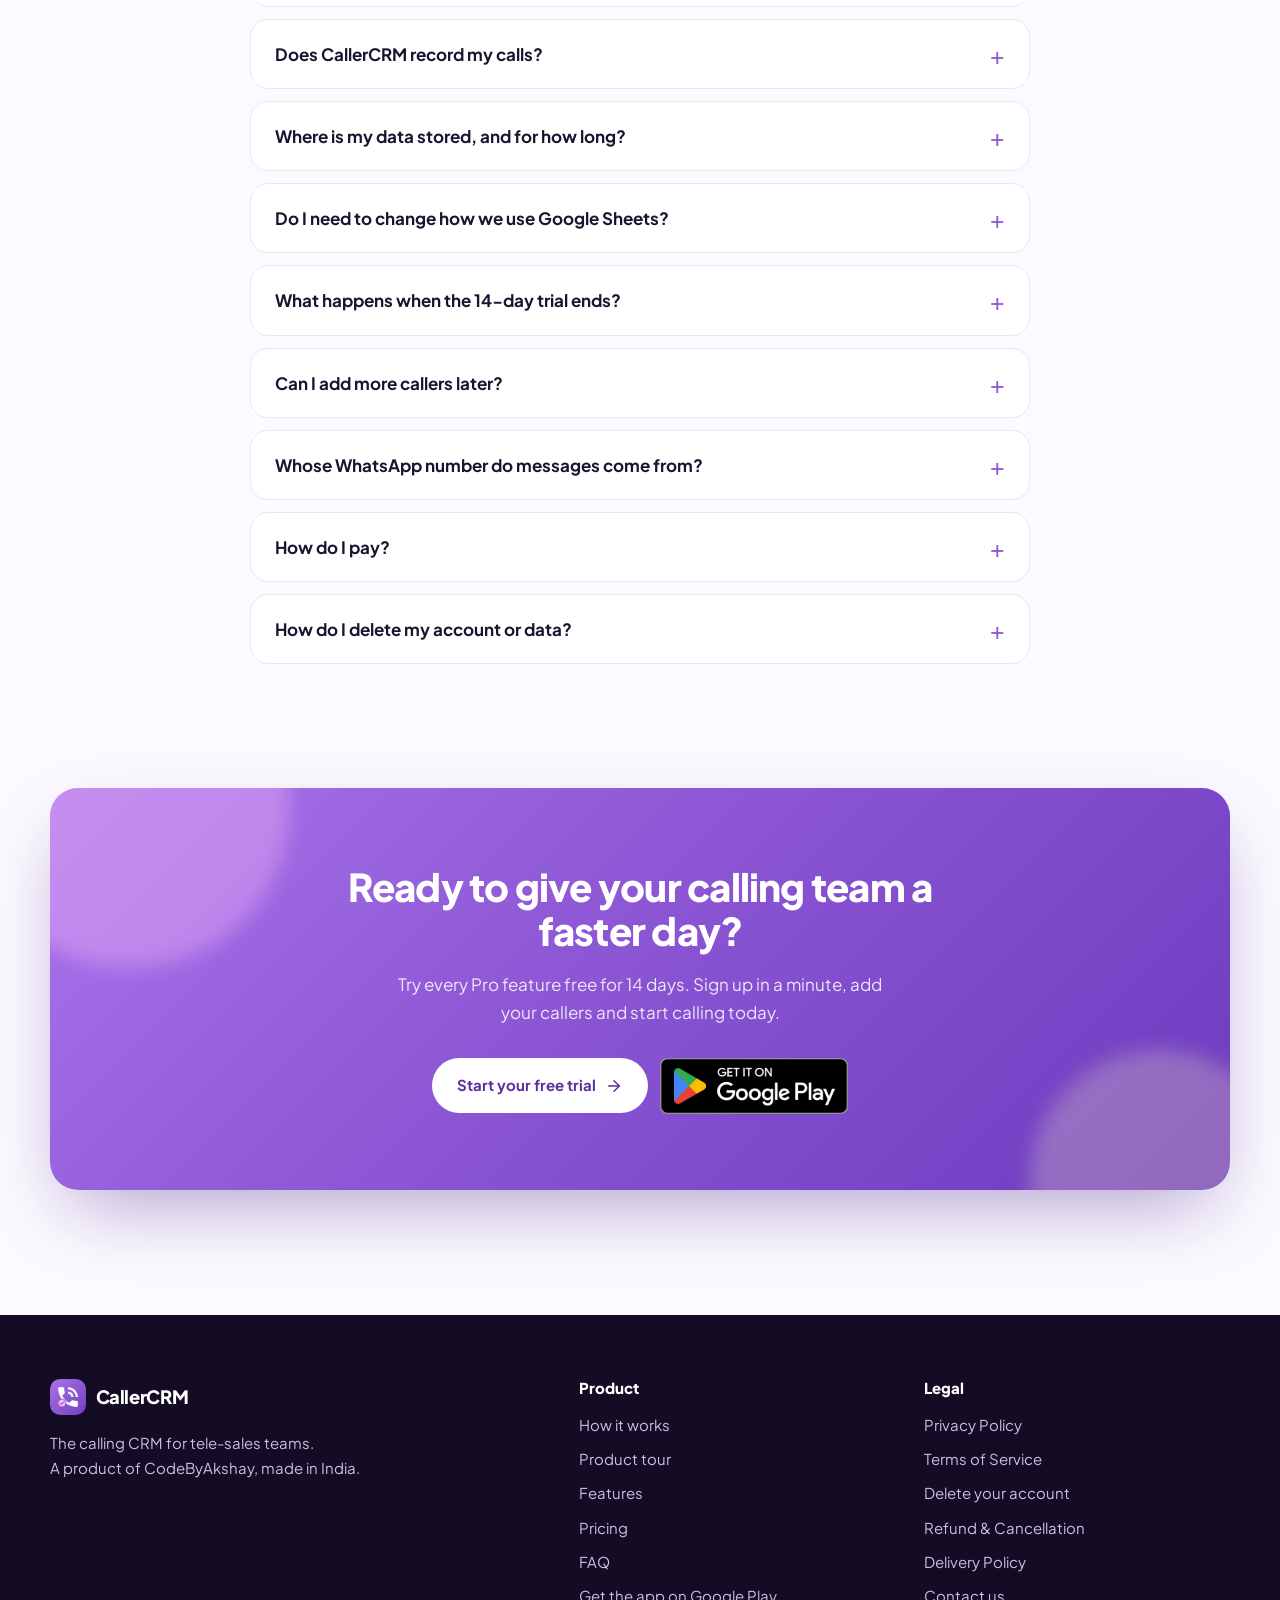
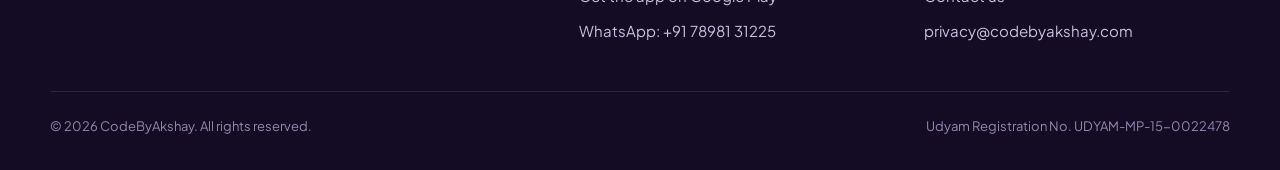
==== commit a4d2dfea: "fix(privacy): call-history sync and "On a call" notice; wide link-preview image - Privacy policy: th" ====
--- a/index.html
+++ b/index.html
@@ -13,8 +13,12 @@
   <meta property="og:title" content="CallerCRM — The calling CRM for tele-sales teams">
   <meta property="og:description" content="Dial leads in one tap, log every outcome, follow up on WhatsApp and see your whole team's performance live.">
   <meta property="og:url" content="https://callercrm.codebyakshay.com/">
-  <meta property="og:image" content="https://callercrm.codebyakshay.com/assets/img/logo-512.png">
-  <meta name="twitter:card" content="summary">
+  <meta property="og:image" content="https://callercrm.codebyakshay.com/assets/img/og-image.jpg">
+  <meta property="og:image:width" content="1200">
+  <meta property="og:image:height" content="630">
+  <meta property="og:image:alt" content="CallerCRM: Every lead called. Every outcome logged.">
+  <meta property="og:locale" content="en_IN">
+  <meta name="twitter:card" content="summary_large_image">
 
   <link rel="icon" type="image/png" sizes="32x32" href="/assets/img/favicon-32.png">
   <link rel="apple-touch-icon" href="/assets/img/apple-touch-icon.png">
@@ -656,7 +660,7 @@
           </details>
           <details>
             <summary>Does CallerCRM record my calls?</summary>
-            <p>No. CallerCRM never records audio and doesn't ask for microphone access. After a call to a lead, it reads only that call's length from your phone's call log.</p>
+            <p>No. CallerCRM never records audio and doesn't ask for microphone access. It reads your phone's call log only for calls with your assigned leads: the length of each call, and when a lead calls you back. Calls with anyone else are never stored or uploaded.</p>
           </details>
           <details>
             <summary>Where is my data stored, and for how long?</summary>
--- a/assets/css/home.css
+++ b/assets/css/home.css
@@ -426,6 +426,7 @@
 .play-badge { display: inline-flex; margin-left: 0.6rem; border-radius: 10px; }
 /* Google's official badge (assets/img/google-play-badge.png): shown as-is, only scaled. */
 .play-badge img { display: block; height: 56px; width: auto; }
+.cta-actions { display: flex; flex-wrap: wrap; align-items: center; justify-content: center; gap: 0.8rem; }
 .hero-actions .play-badge, .cta-actions .play-badge { margin: 0; }
 a.play-badge { transition: transform 0.2s var(--ease); }
 a.play-badge:hover { transform: translateY(-2px); }
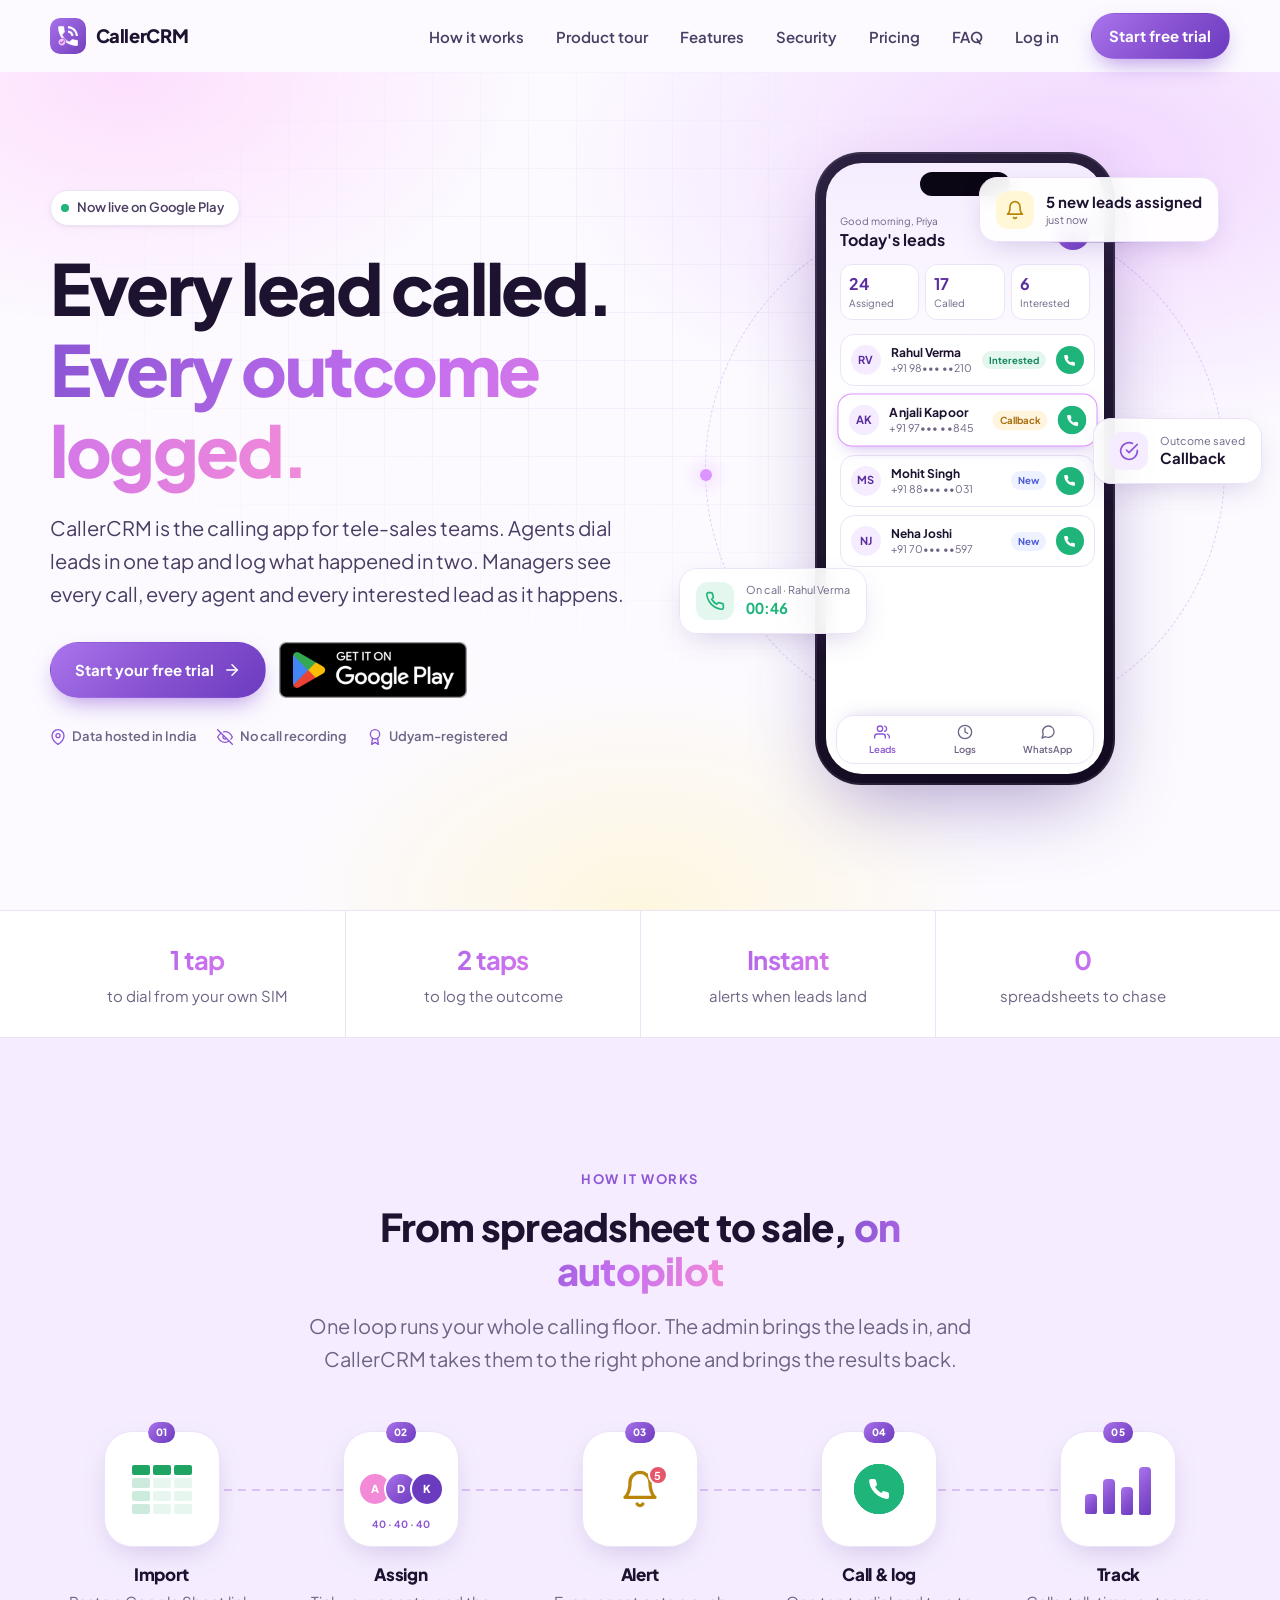
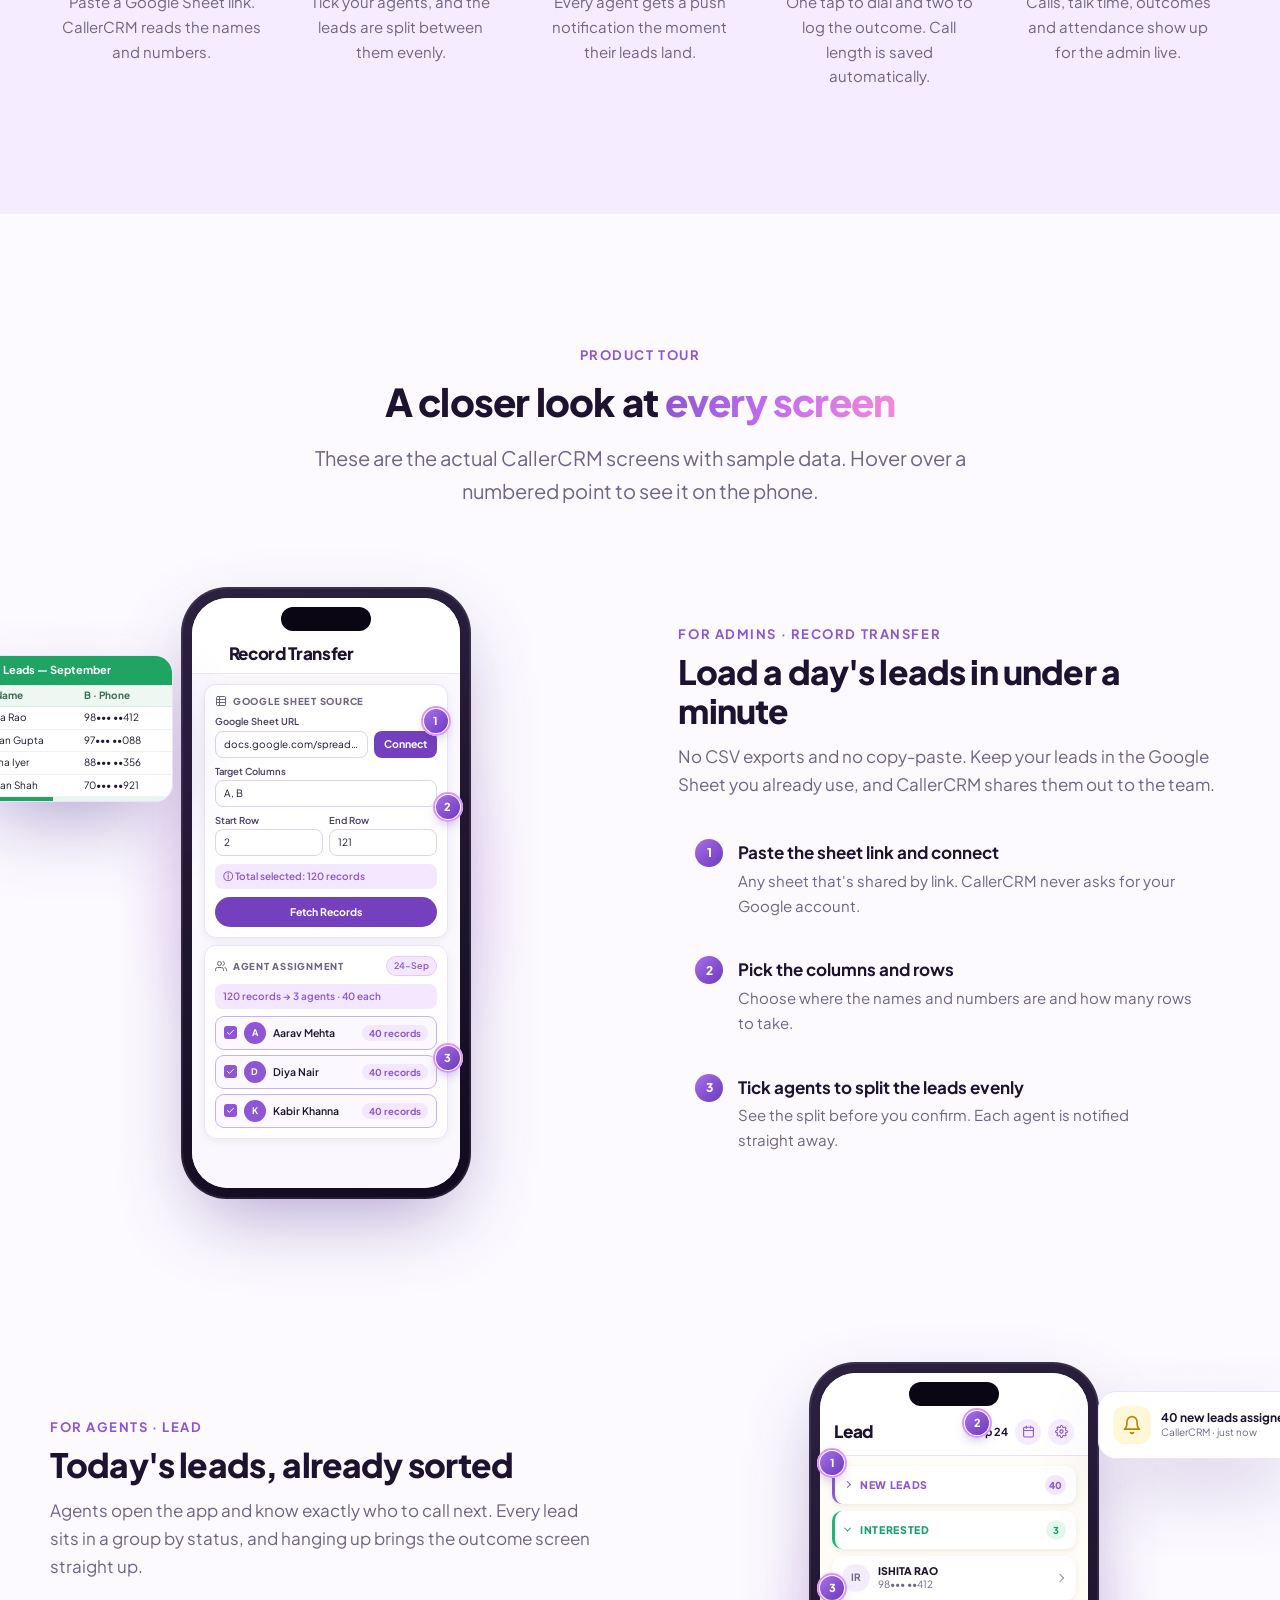
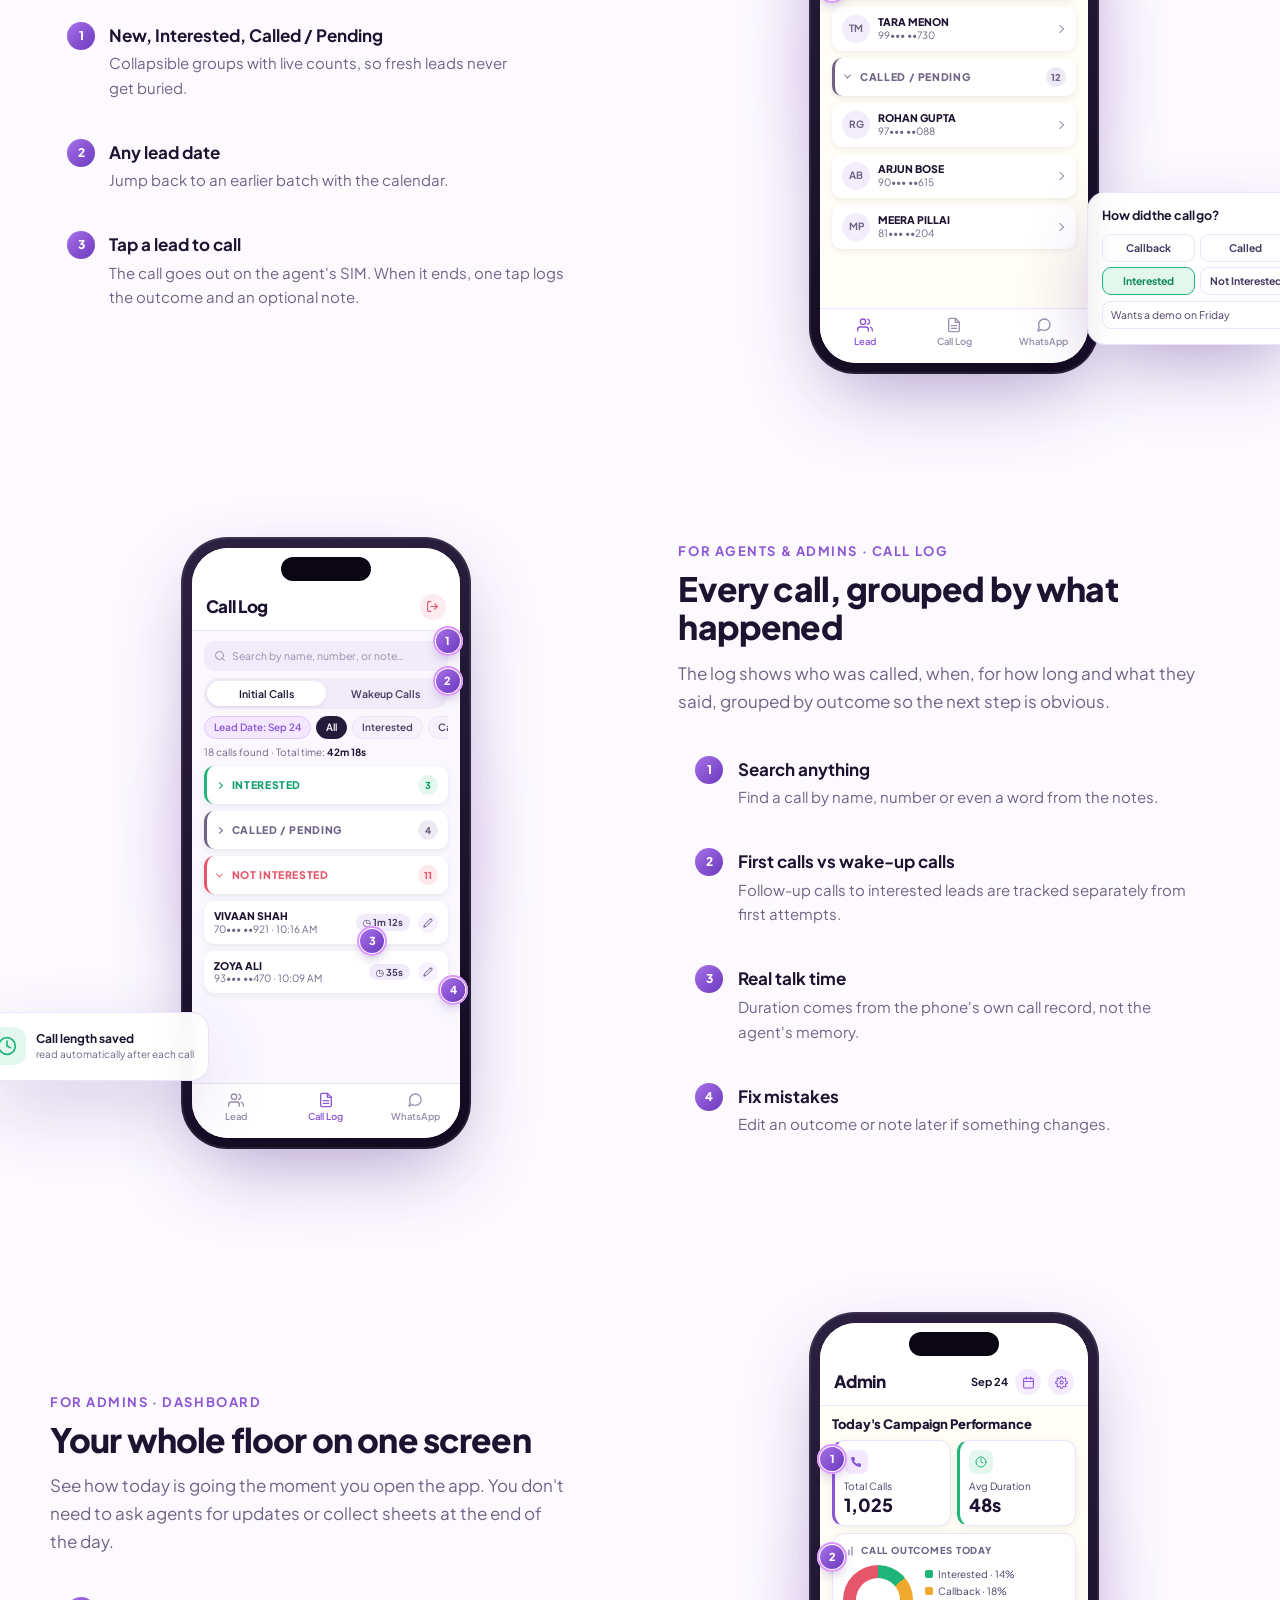
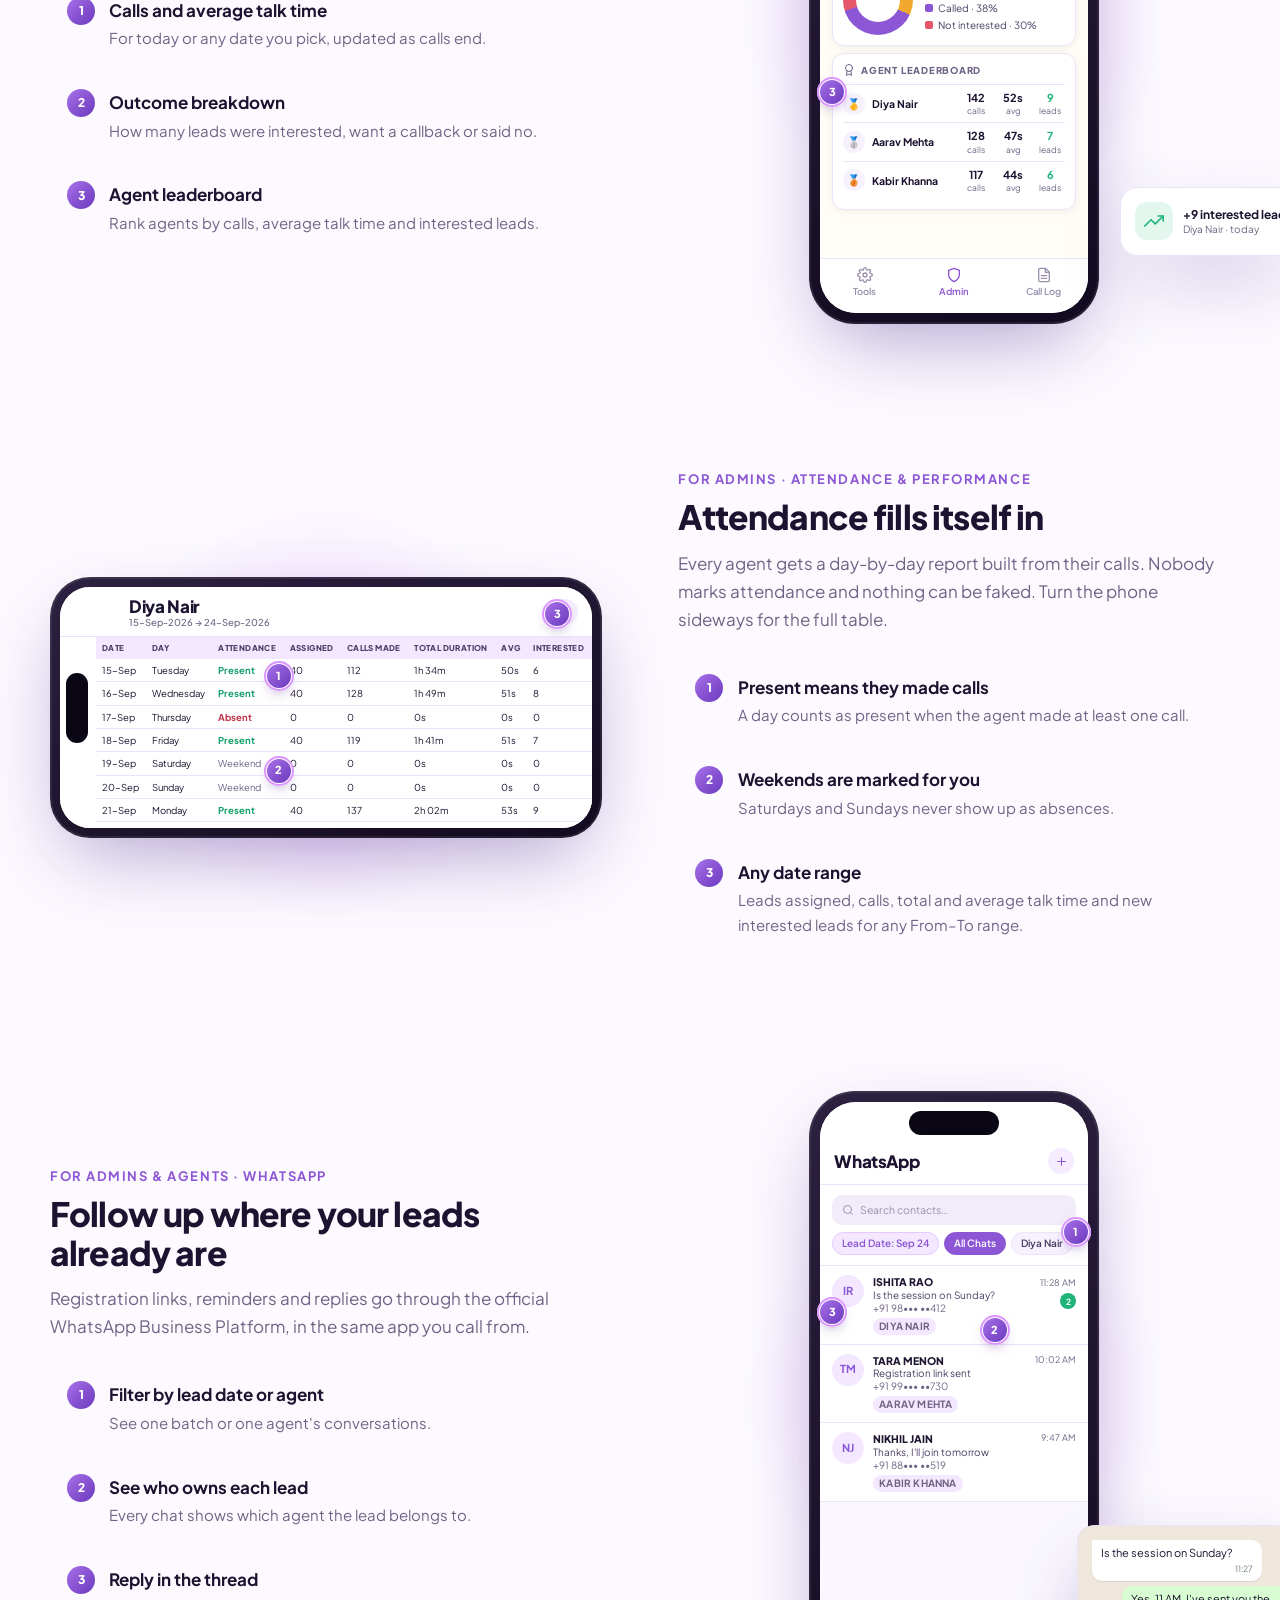
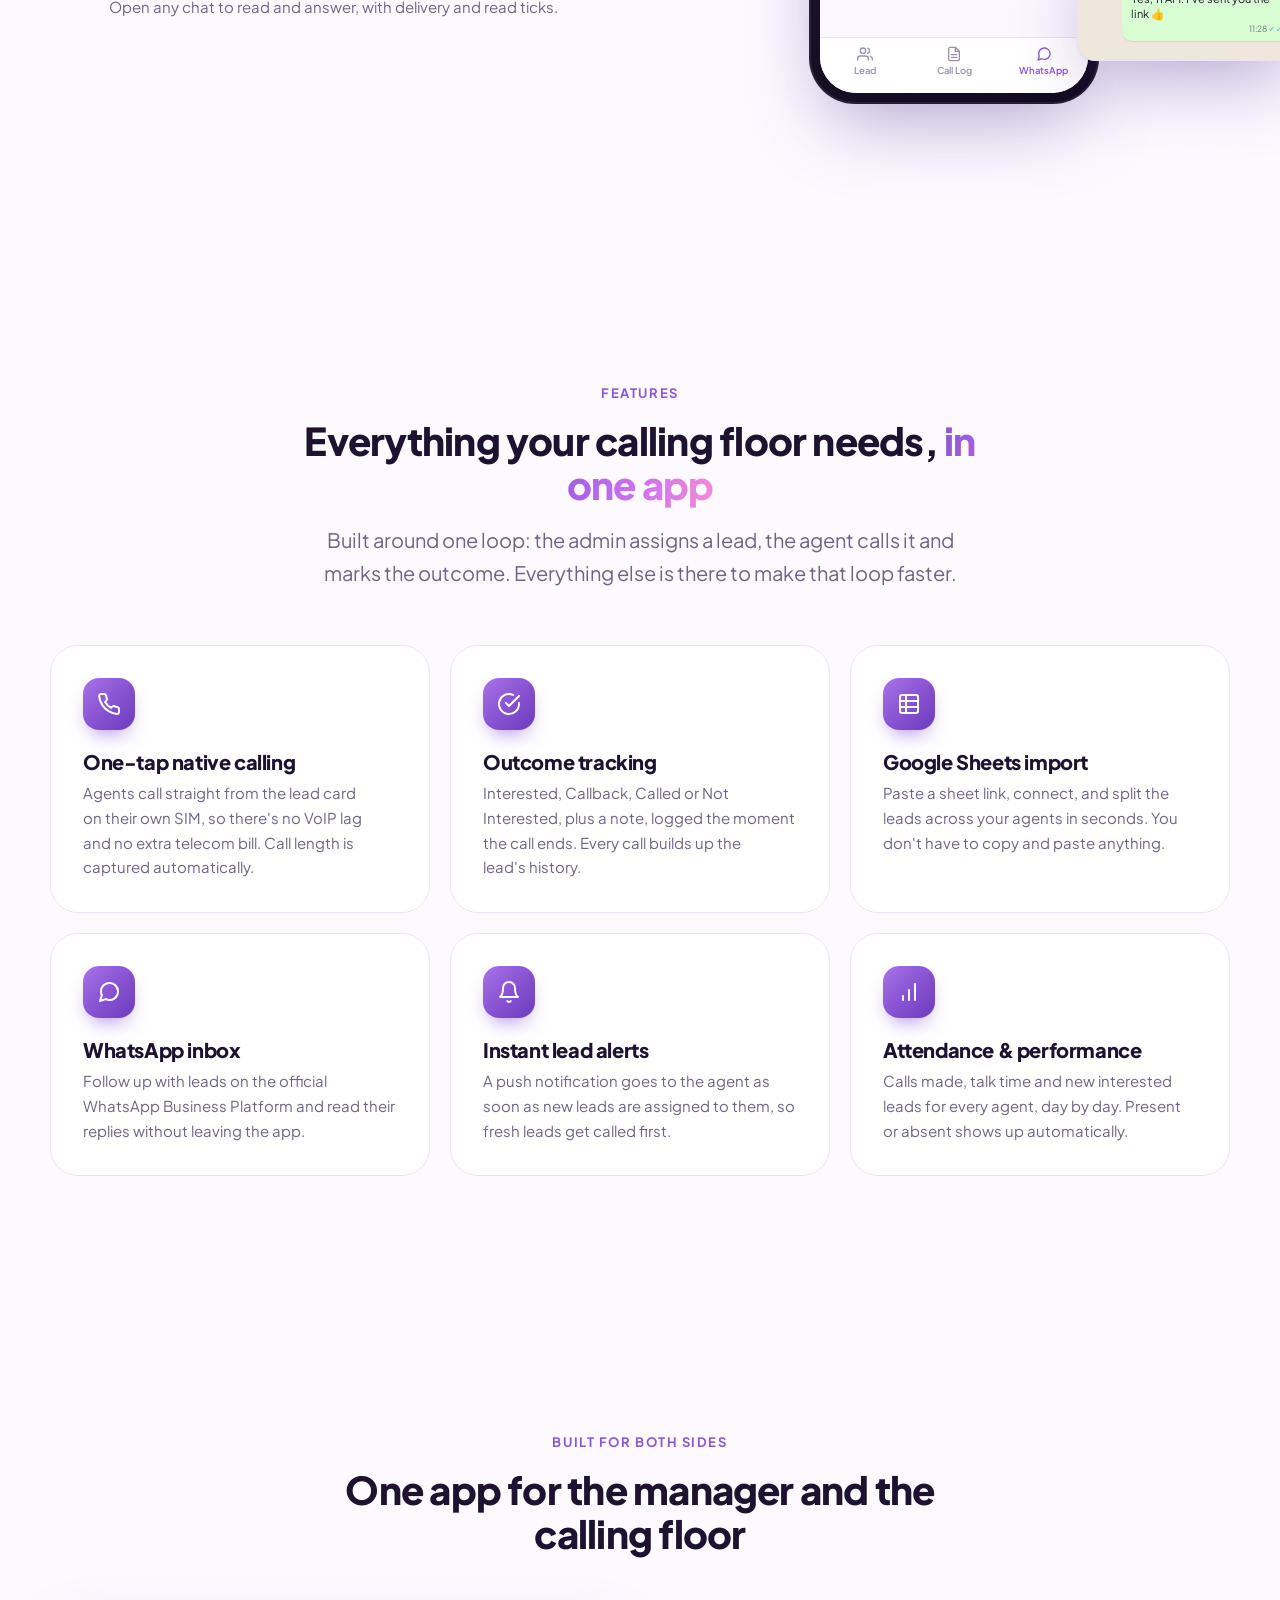
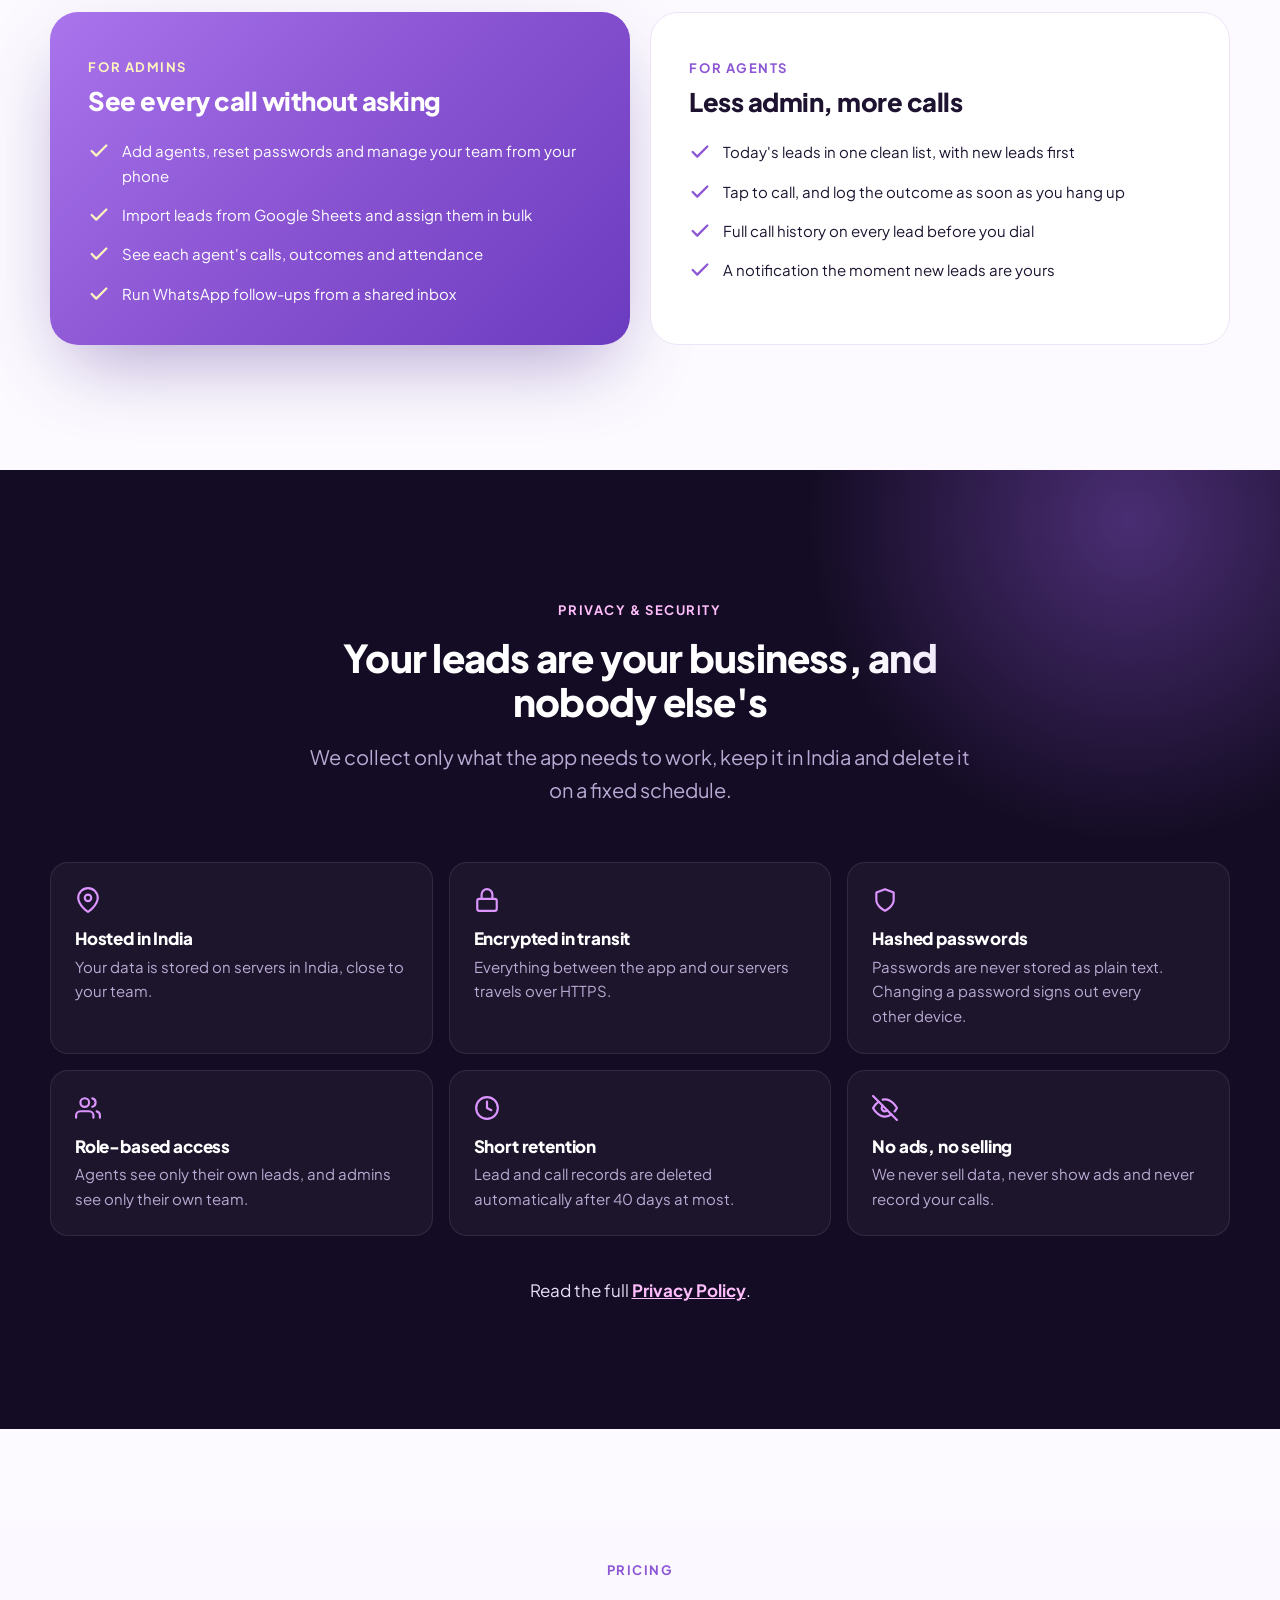
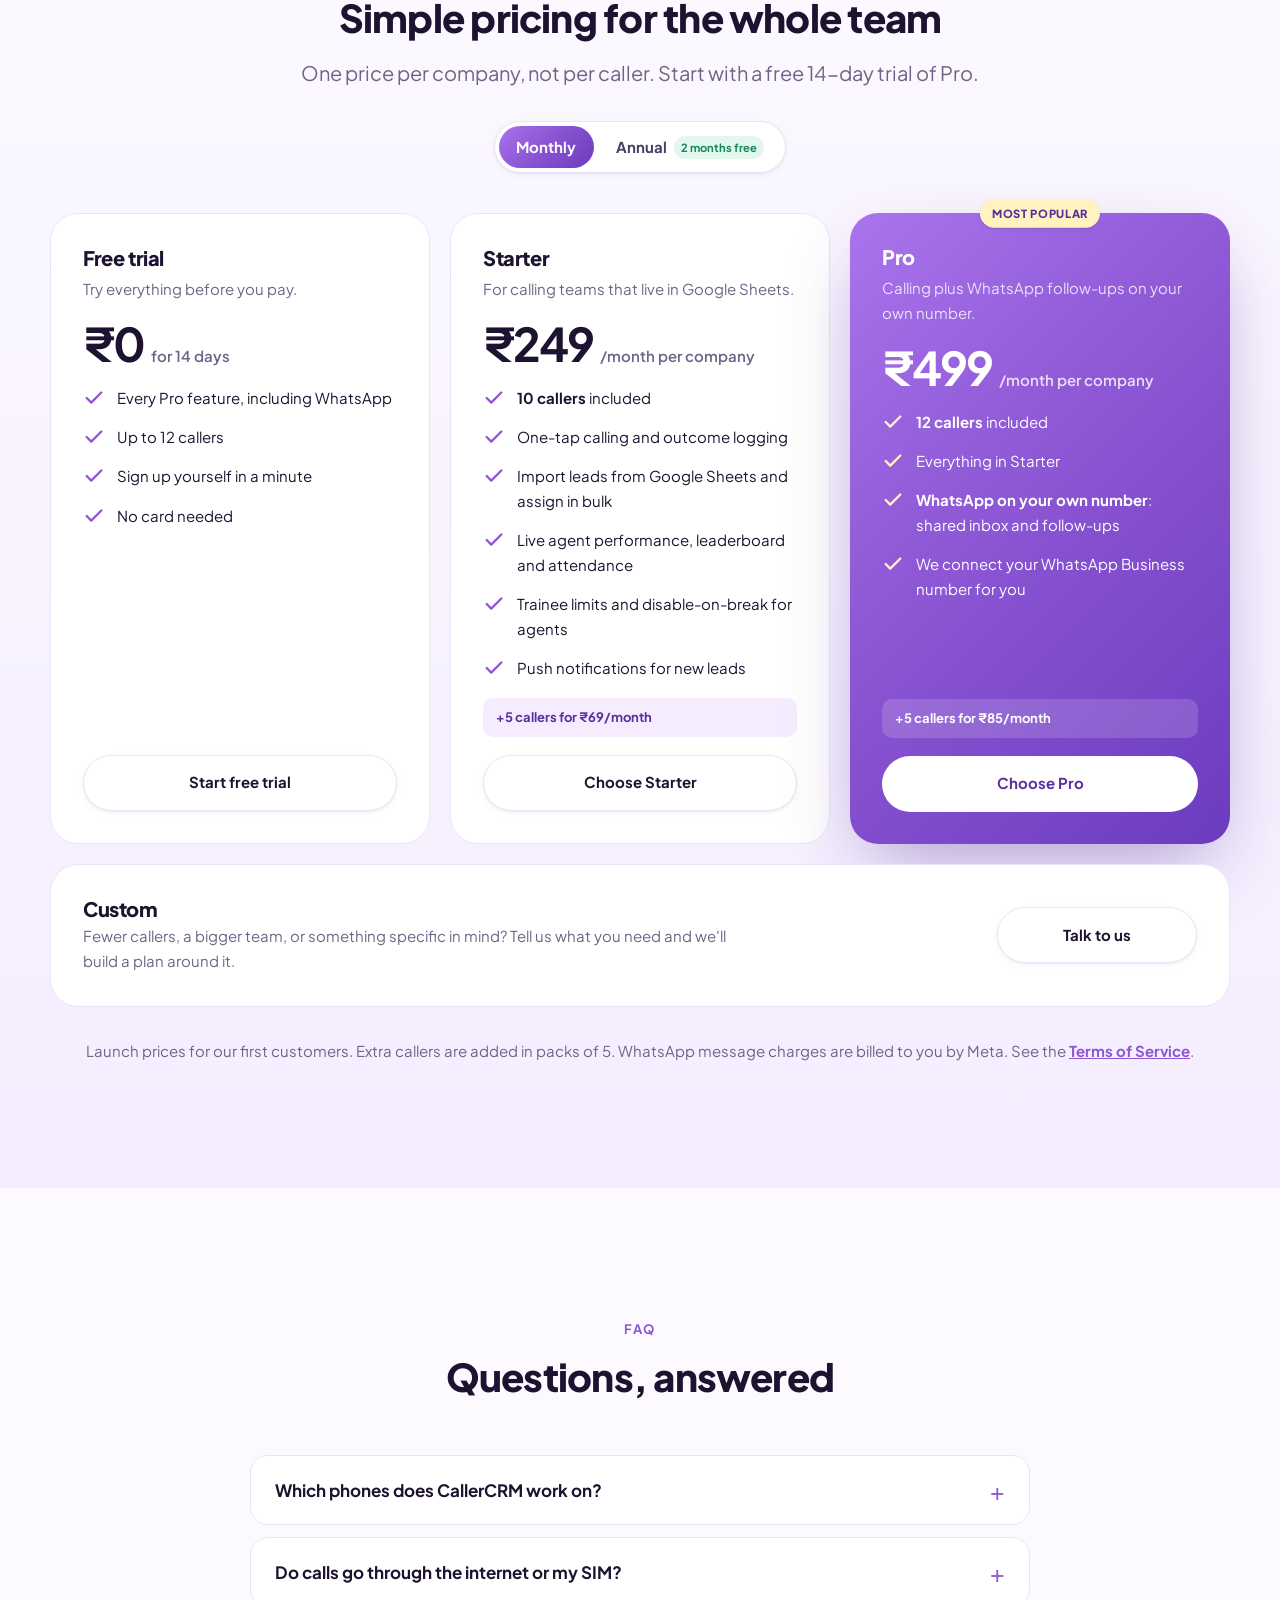
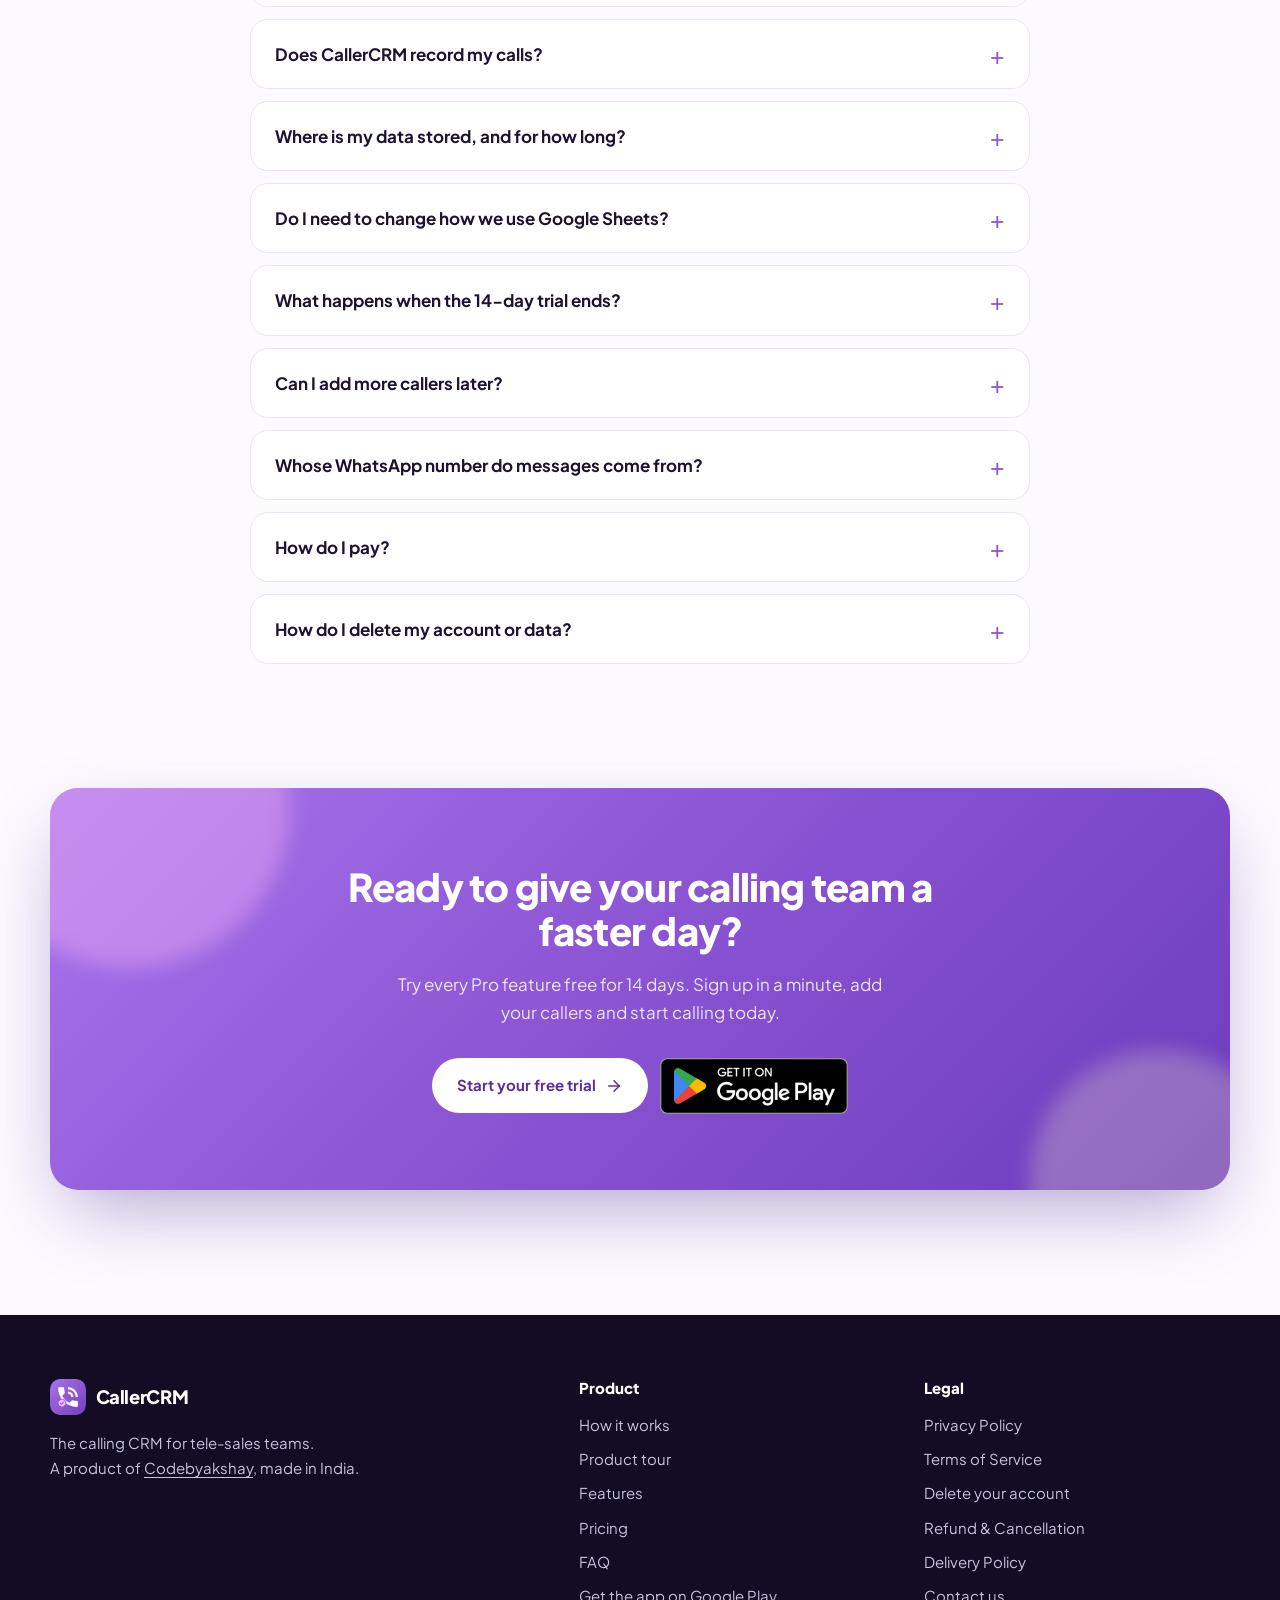
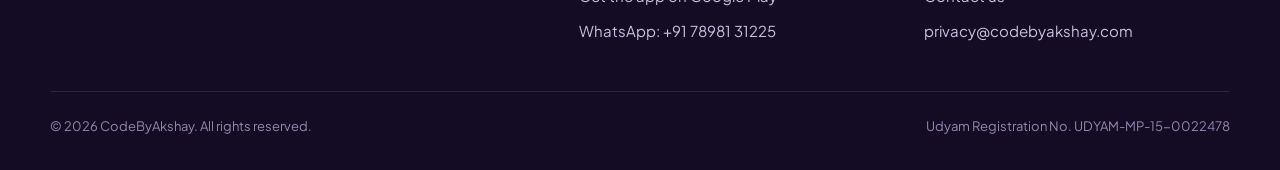
==== commit 1aefe66b: "fix(footer): link "Codebyakshay" to codebyakshay.com The footer's "A product of CodeByAkshay" was pl" ====
--- a/index.html
+++ b/index.html
@@ -720,7 +720,7 @@
       <div class="footer-grid">
         <div>
           <a class="brand" href="/"><img src="/assets/img/icon-192.png" alt="" width="36" height="36">CallerCRM</a>
-          <p>The calling CRM for tele-sales teams.<br>A product of CodeByAkshay, made in India.</p>
+          <p>The calling CRM for tele-sales teams.<br>A product of <a href="https://codebyakshay.com">Codebyakshay</a>, made in India.</p>
         </div>
         <div>
           <h4>Product</h4>
--- a/assets/css/components.css
+++ b/assets/css/components.css
@@ -100,6 +100,7 @@
 .site-footer ul { list-style: none; padding: 0; display: grid; gap: 0.6rem; }
 .site-footer a { text-decoration: none; color: #cbbfe0; transition: color 0.2s; }
 .site-footer a:hover { color: var(--pink); }
+.site-footer p a { text-decoration: underline; text-underline-offset: 0.2em; } /* a link inside a sentence */
 .footer-bottom {
   margin-top: 3rem; padding-top: 1.5rem; border-top: 1px solid rgb(255 255 255 / 0.1);
   display: flex; flex-wrap: wrap; justify-content: space-between; gap: 0.75rem; font-size: var(--fs-xs); color: #9587b0;
